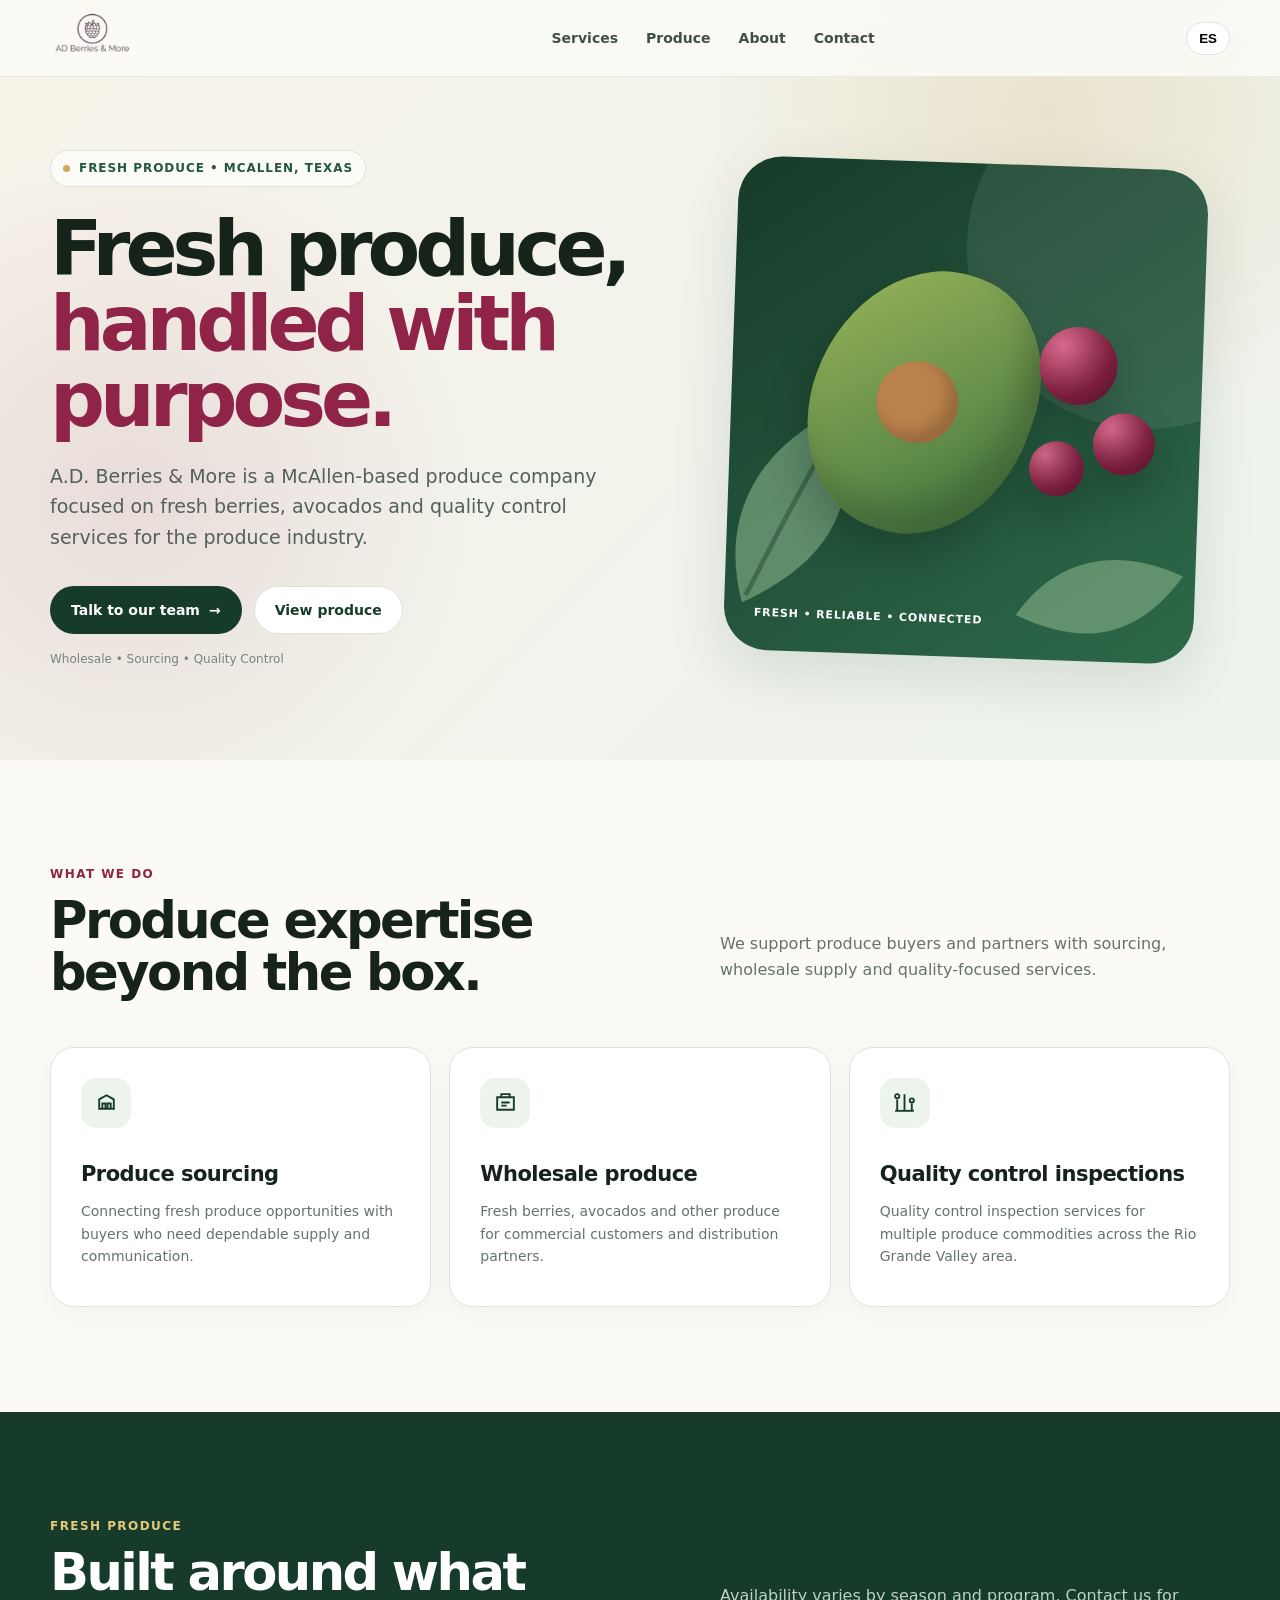
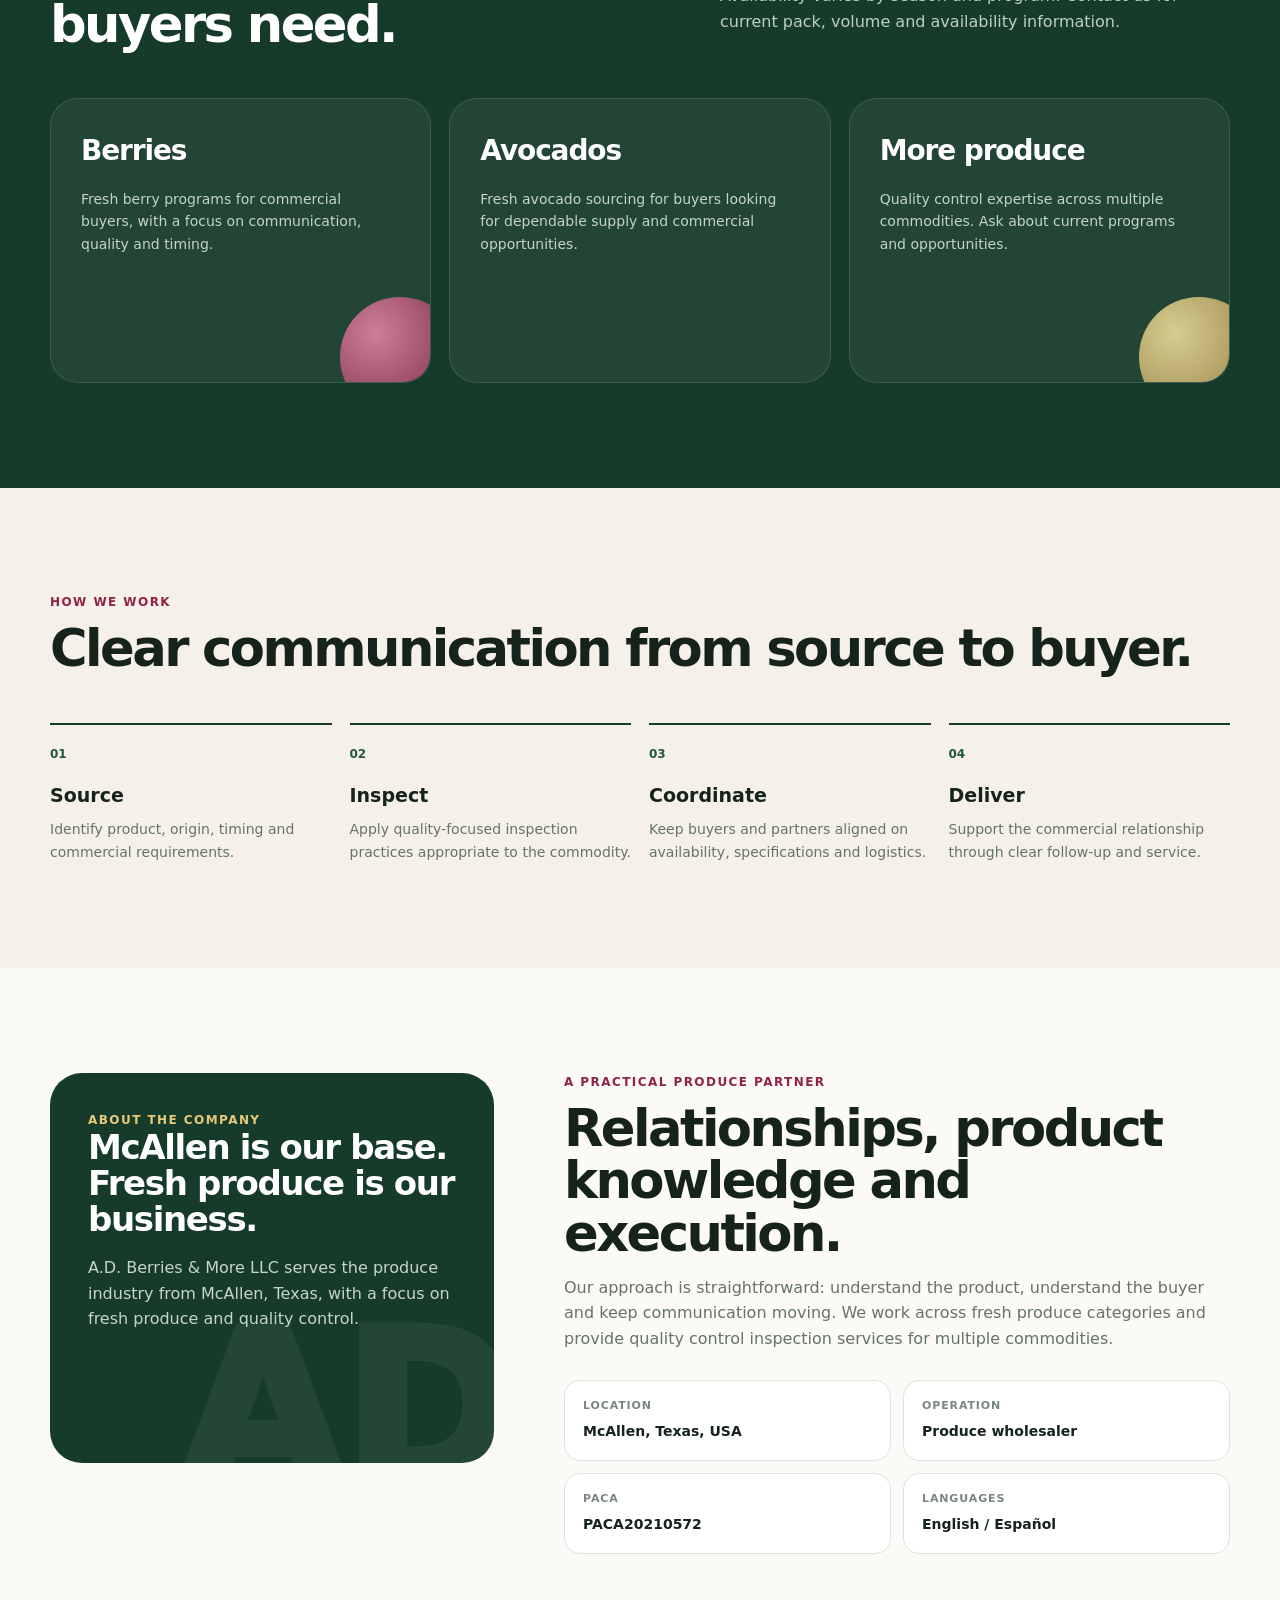
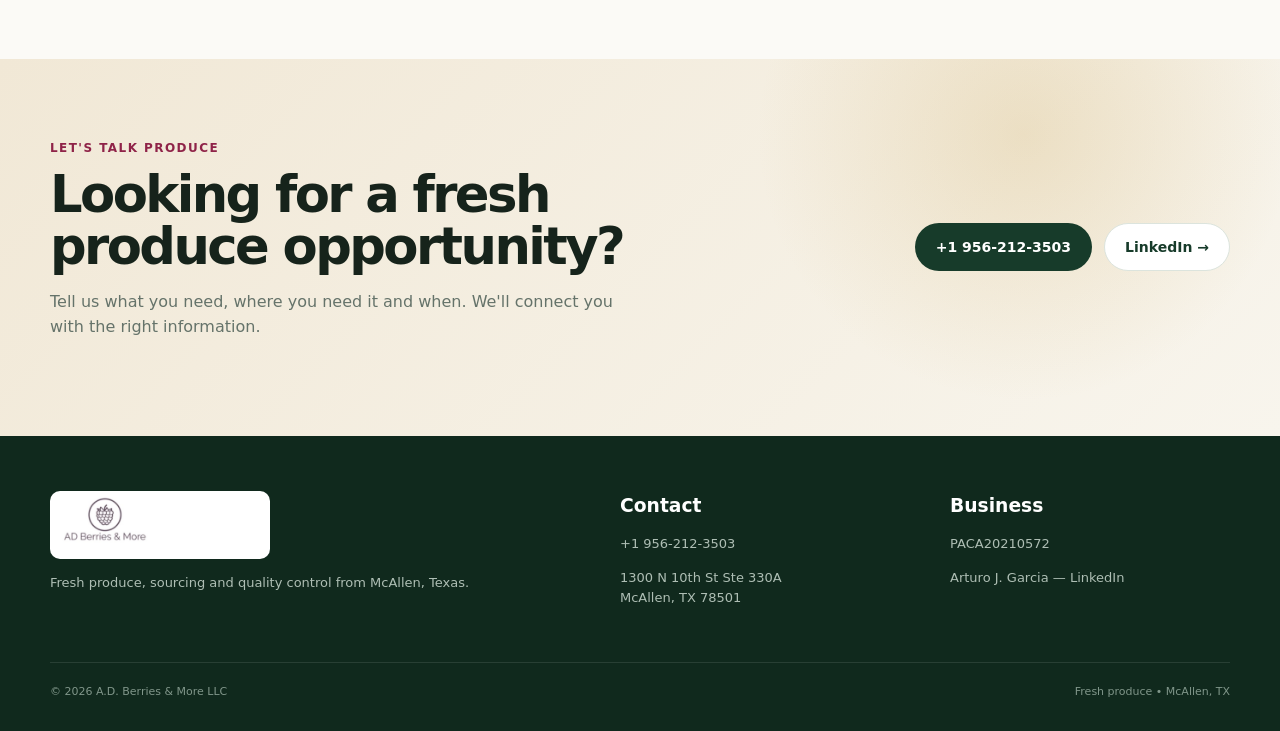
==== index.html @ 64cc7728 "Update print statement from 'Hello' to 'Goodbye'" ====
<!doctype html>
<html lang="en">
<head>
  <meta charset="utf-8">
  <meta name="viewport" content="width=device-width, initial-scale=1">
  <title>AD Berries & More | Fresh Produce Importer & Quality Control | McAllen, TX</title>
  <meta name="description" content="AD Berries & More is a McAllen, Texas produce company specializing in fresh berries, avocados and quality control inspections for fresh produce.">
  <meta name="keywords" content="fresh produce importer, berries importer, avocado importer, McAllen produce, Texas produce, quality control inspections, produce wholesaler">
  <meta name="author" content="A.D. Berries & More LLC">
  <meta name="robots" content="index, follow, max-image-preview:large">
  <meta name="theme-color" content="#173b2a">
  <link rel="icon" type="image/jpeg" href="[data-uri]">

  <!-- Replace with the final production URL before launch. -->
  <link rel="canonical" href="https://YOUR-DOMAIN.com/">

  <link rel="alternate" hreflang="en" href="https://YOUR-DOMAIN.com/?lang=en">
  <link rel="alternate" hreflang="es" href="https://YOUR-DOMAIN.com/?lang=es">
  <link rel="alternate" hreflang="x-default" href="https://YOUR-DOMAIN.com/">

  <meta property="og:type" content="website">
  <meta property="og:title" content="AD Berries & More | Fresh Produce">
  <meta property="og:description" content="Fresh berries, avocados and produce quality control from McAllen, Texas.">
  <meta property="og:url" content="https://YOUR-DOMAIN.com/">
  <meta property="og:site_name" content="AD Berries & More">
  <meta property="og:locale" content="en_US">
  <meta property="og:locale:alternate" content="es_US">
  <!-- Add og:image after selecting the final brand photography. -->

  <meta name="twitter:card" content="summary_large_image">
  <meta name="twitter:title" content="AD Berries & More | Fresh Produce">
  <meta name="twitter:description" content="Fresh berries, avocados and produce quality control from McAllen, Texas.">

  <style>
    :root{
      --green:#173b2a;
      --green-2:#24583d;
      --green-3:#347653;
      --cream:#f5f1e8;
      --cream-2:#fbfaf6;
      --ink:#16231b;
      --muted:#65736a;
      --line:#dce4dd;
      --berry:#8f2348;
      --berry-dark:#6f1737;
      --gold:#cda95d;
      --white:#fff;
      --shadow:0 20px 60px rgba(20,48,33,.12);
      --radius:24px;
      --max:1180px;
    }

    *{box-sizing:border-box}
    html{scroll-behavior:smooth}
    body{
      margin:0;
      color:var(--ink);
      background:var(--cream-2);
      font-family:Inter,ui-sans-serif,system-ui,-apple-system,BlinkMacSystemFont,"Segoe UI",sans-serif;
      line-height:1.6;
    }
    a{color:inherit}
    img{max-width:100%;display:block}
    .container{width:min(calc(100% - 40px),var(--max));margin:auto}
    .skip{position:absolute;left:-9999px}
    .skip:focus{left:20px;top:20px;z-index:1000;background:#fff;padding:12px 16px;border-radius:8px}

    header{
      position:fixed;
      inset:0 0 auto;
      z-index:50;
      background:rgba(251,250,246,.9);
      backdrop-filter:blur(14px);
      border-bottom:1px solid rgba(220,228,221,.75);
    }
    .nav{
      height:76px;
      display:flex;
      align-items:center;
      justify-content:space-between;
      gap:20px;
    }
    .brand{
      display:flex;
      align-items:center;
      gap:12px;
      text-decoration:none;
      font-weight:850;
      letter-spacing:-.03em;
    }
    .brand-mark{
      width:38px;height:38px;border-radius:12px;
      background:var(--green);
      color:#fff;
      display:grid;place-items:center;
      box-shadow:0 8px 24px rgba(23,59,42,.2);
    }
    .brand-mark svg{width:22px}
    .brand-logo{
      width:190px;
      height:54px;
      object-fit:contain;
      object-position:left center;
      mix-blend-mode:multiply;
    }
    nav ul{display:flex;list-style:none;gap:28px;margin:0;padding:0}
    nav a{text-decoration:none;font-size:14px;font-weight:700;color:#415046}
    nav a:hover{color:var(--green)}
    .nav-actions{display:flex;align-items:center;gap:10px}
    .lang{
      border:1px solid var(--line);
      background:#fff;
      border-radius:999px;
      padding:8px 12px;
      font-weight:800;
      cursor:pointer;
    }
    .mobile-menu{display:none;border:0;background:none;font-size:25px}

    .hero{
      min-height:760px;
      padding:150px 0 90px;
      background:
        radial-gradient(circle at 82% 15%, rgba(205,169,93,.22), transparent 28%),
        radial-gradient(circle at 10% 65%, rgba(143,35,72,.11), transparent 28%),
        linear-gradient(135deg,#f7f3e9 0%,#edf3ed 100%);
      overflow:hidden;
      position:relative;
    }
    .hero-grid{
      display:grid;
      grid-template-columns:1.05fr .95fr;
      gap:70px;
      align-items:center;
    }
    .eyebrow{
      display:inline-flex;
      align-items:center;
      gap:9px;
      color:var(--green-2);
      background:rgba(255,255,255,.7);
      border:1px solid var(--line);
      padding:8px 12px;
      border-radius:999px;
      font-size:12px;
      font-weight:850;
      letter-spacing:.08em;
      text-transform:uppercase;
    }
    .eyebrow i{width:7px;height:7px;background:var(--gold);border-radius:50%}
    h1{
      font-size:clamp(48px,6vw,78px);
      line-height:.98;
      letter-spacing:-.065em;
      margin:24px 0 24px;
      max-width:760px;
    }
    h1 em{font-style:normal;color:var(--berry)}
    .hero-copy{
      font-size:19px;
      color:#536159;
      max-width:640px;
      margin-bottom:34px;
    }
    .buttons{display:flex;flex-wrap:wrap;gap:12px}
    .btn{
      display:inline-flex;
      align-items:center;
      justify-content:center;
      gap:9px;
      min-height:48px;
      padding:0 20px;
      border-radius:999px;
      text-decoration:none;
      font-weight:850;
      font-size:14px;
      border:1px solid transparent;
      transition:.2s ease;
    }
    .btn-primary{background:var(--green);color:#fff}
    .btn-primary:hover{background:#102d20;transform:translateY(-1px)}
    .btn-secondary{background:#fff;border-color:var(--line);color:var(--green)}
    .btn-secondary:hover{border-color:#b8c8bd;transform:translateY(-1px)}
    .hero-note{font-size:12px;color:#77847c;margin-top:16px}

    .produce-art{
      min-height:500px;
      position:relative;
      display:grid;
      place-items:center;
    }
    .art-card{
      width:min(470px,100%);
      aspect-ratio:1/1.05;
      border-radius:44px;
      background:linear-gradient(145deg,#173b2a,#2d6949);
      box-shadow:var(--shadow);
      position:relative;
      overflow:hidden;
      transform:rotate(2deg);
    }
    .art-card:before{
      content:"";
      position:absolute;
      width:360px;height:360px;
      border-radius:50%;
      background:rgba(255,255,255,.08);
      right:-120px;top:-100px;
    }
    .leaf{position:absolute;fill:#79a57f;opacity:.7}
    .leaf.a{width:190px;left:-30px;bottom:50px;transform:rotate(-20deg)}
    .leaf.b{width:150px;right:20px;bottom:-10px;transform:rotate(30deg)}
    .fruit{
      position:absolute;
      border-radius:50%;
      box-shadow:inset -22px -24px 30px rgba(0,0,0,.16), 0 20px 40px rgba(0,0,0,.2);
    }
    .avocado{width:220px;height:270px;background:linear-gradient(135deg,#9ab65a,#3d713e);left:82px;top:105px;transform:rotate(18deg);border-radius:55% 45% 52% 48%}
    .pit{width:82px;height:82px;background:#b9814b;left:145px;top:200px;box-shadow:inset -10px -10px 14px rgba(0,0,0,.18)}
    .berry{width:78px;height:78px;background:radial-gradient(circle at 30% 25%,#d66b8d,#8f2348 62%,#5d1630);right:85px;top:160px}
    .berry.b2{width:62px;height:62px;right:45px;top:245px}
    .berry.b3{width:55px;height:55px;right:115px;top:275px}
    .art-label{
      position:absolute;left:30px;bottom:28px;
      color:#fff;font-weight:850;letter-spacing:.08em;text-transform:uppercase;font-size:11px;
    }

    section{padding:105px 0}
    .section-head{display:flex;justify-content:space-between;gap:30px;align-items:end;margin-bottom:48px}
    .kicker{color:var(--berry);font-size:12px;font-weight:900;text-transform:uppercase;letter-spacing:.12em}
    h2{font-size:clamp(34px,4vw,54px);line-height:1.02;letter-spacing:-.05em;margin:10px 0 0}
    .section-intro{max-width:510px;color:var(--muted);font-size:16px}

    .cards{display:grid;grid-template-columns:repeat(3,1fr);gap:18px}
    .card{
      background:#fff;border:1px solid var(--line);border-radius:var(--radius);
      padding:30px;min-height:260px;
      box-shadow:0 8px 30px rgba(20,48,33,.04);
    }
    .icon{
      width:50px;height:50px;border-radius:15px;
      display:grid;place-items:center;
      background:#edf3ed;color:var(--green);
      margin-bottom:30px;
    }
    .icon svg{width:25px}
    .card h3{margin:0 0 9px;font-size:21px;letter-spacing:-.025em}
    .card p{margin:0;color:var(--muted);font-size:14px}

    .products{background:var(--green);color:#fff}
    .products .kicker{color:#e5c879}
    .products .section-intro{color:#bdd0c3}
    .product-grid{display:grid;grid-template-columns:repeat(3,1fr);gap:18px}
    .product{
      border:1px solid rgba(255,255,255,.12);
      border-radius:28px;
      padding:30px;
      min-height:285px;
      background:rgba(255,255,255,.055);
      position:relative;overflow:hidden;
    }
    .product strong{display:block;font-size:28px;letter-spacing:-.04em;margin-bottom:10px}
    .product p{color:#c5d4ca;font-size:14px;max-width:300px}
    .product .orb{
      position:absolute;width:120px;height:120px;border-radius:50%;
      right:-30px;bottom:-35px;opacity:.9;
    }
    .orb.blue{background:radial-gradient(circle at 30% 30%,#88c4a0,#2e6d49)}
    .orb.red{background:radial-gradient(circle at 30% 30%,#e184a2,#751c3d)}
    .orb.gold{background:radial-gradient(circle at 30% 30%,#eadb9a,#9a7d39)}

    .process{background:var(--cream)}
    .steps{display:grid;grid-template-columns:repeat(4,1fr);gap:18px}
    .step{border-top:2px solid var(--green);padding-top:20px}
    .step-number{font-size:12px;font-weight:900;color:var(--green-2)}
    .step h3{font-size:19px;margin:16px 0 8px}
    .step p{font-size:14px;color:var(--muted);margin:0}

    .about-grid{display:grid;grid-template-columns:.8fr 1.2fr;gap:70px;align-items:start}
    .about-box{
      background:var(--green);color:#fff;border-radius:32px;padding:38px;
      min-height:390px;position:relative;overflow:hidden;
    }
    .about-box:after{
      content:"AD";
      position:absolute;right:-20px;bottom:-55px;
      font-size:210px;font-weight:950;line-height:1;color:rgba(255,255,255,.06);
    }
    .about-box h3{font-size:34px;line-height:1.05;letter-spacing:-.04em;margin:0 0 18px}
    .about-box p{color:#c7d5cc}
    .about-copy p{color:var(--muted);font-size:16px}
    .facts{display:grid;grid-template-columns:repeat(2,1fr);gap:12px;margin-top:28px}
    .fact{padding:16px 18px;border:1px solid var(--line);border-radius:16px;background:#fff}
    .fact small{display:block;color:#7a877f;font-size:11px;text-transform:uppercase;letter-spacing:.08em;font-weight:850;margin-bottom:4px}
    .fact strong{font-size:14px}

    .cta{
      padding:80px 0;
      background:
        radial-gradient(circle at 80% 20%,rgba(205,169,93,.25),transparent 25%),
        linear-gradient(135deg,#f1e8d6,#f8f5ed);
    }
    .cta-box{display:flex;align-items:center;justify-content:space-between;gap:30px}
    .cta h2{max-width:650px}
    .cta p{color:var(--muted);max-width:600px}

    footer{background:#10291d;color:#c7d5cc;padding:55px 0 30px}
    .footer-grid{display:grid;grid-template-columns:1.3fr .7fr .7fr;gap:50px}
    footer h3{color:#fff;margin:0 0 12px}
    .footer-logo{
      width:220px;
      height:68px;
      object-fit:contain;
      object-position:left center;
      background:#fff;
      border-radius:10px;
      padding:4px 8px;
      margin-bottom:14px;
    }
    footer p,footer a{font-size:13px;color:#aebeb4}
    footer a{text-decoration:none}
    footer a:hover{color:#fff}
    .footer-bottom{border-top:1px solid rgba(255,255,255,.1);margin-top:40px;padding-top:20px;display:flex;justify-content:space-between;gap:20px;font-size:11px;color:#80968a}

    [data-lang="es"]{display:none}
    body.es [data-lang="en"]{display:none}
    body.es [data-lang="es"]{display:inline}
    body.es .block-en{display:none}
    body.es .block-es{display:block}
    .block-es{display:none}

    @media(max-width:900px){
      nav ul{display:none}
      .mobile-menu{display:block}
      .hero-grid,.about-grid{grid-template-columns:1fr}
      .hero{min-height:auto}
      .produce-art{min-height:420px}
      .cards,.product-grid{grid-template-columns:1fr}
      .steps{grid-template-columns:1fr 1fr}
      .cta-box{display:block}
      .cta .buttons{margin-top:24px}
      .footer-grid{grid-template-columns:1fr 1fr}
    }
    @media(max-width:600px){
      .container{width:min(calc(100% - 28px),var(--max))}
      .nav{height:68px}
      .brand-logo{width:165px;height:48px}
      .hero{padding-top:120px;padding-bottom:65px}
      h1{font-size:50px}
      .hero-copy{font-size:17px}
      section{padding:75px 0}
      .section-head{display:block}
      .section-intro{margin-top:18px}
      .steps{grid-template-columns:1fr}
      .facts{grid-template-columns:1fr}
      .footer-grid{grid-template-columns:1fr}
      .produce-art{min-height:350px}
      .art-card{width:330px}
      .avocado{width:155px;height:195px;left:55px;top:75px}
      .pit{width:58px;height:58px;left:105px;top:145px}
      .berry{width:58px;height:58px;right:58px;top:120px}
      .berry.b2{width:48px;height:48px;right:35px;top:190px}
      .berry.b3{width:43px;height:43px;right:80px;top:215px}
    }
  </style>

  <script type="application/ld+json">
  {
    "@context":"https://schema.org",
    "@type":"Organization",
    "name":"A.D. Berries & More LLC",
    "url":"https://YOUR-DOMAIN.com/",
    "telephone":"+1-956-212-3503",
    "address":{
      "@type":"PostalAddress",
      "streetAddress":"1300 N 10th St Ste 330A",
      "addressLocality":"McAllen",
      "addressRegion":"TX",
      "postalCode":"78501",
      "addressCountry":"US"
    },
    "sameAs":[
      "https://www.linkedin.com/in/arturo-jaime-g-87620649/"
    ]
  }
  </script>
</head>

<body>
<a class="skip" href="#main">Skip to content</a>

<header>
  <div class="container nav">
    <a class="brand" href="#" aria-label="AD Berries & More home">
      <img class="brand-logo" src="[data-uri]" alt="AD Berries & More logo">
    </a>

    <nav aria-label="Main navigation">
      <ul>
        <li><a href="#services"><span data-lang="en">Services</span><span data-lang="es">Servicios</span></a></li>
        <li><a href="#products"><span data-lang="en">Produce</span><span data-lang="es">Productos</span></a></li>
        <li><a href="#about"><span data-lang="en">About</span><span data-lang="es">Nosotros</span></a></li>
        <li><a href="#contact"><span data-lang="en">Contact</span><span data-lang="es">Contacto</span></a></li>
      </ul>
    </nav>

    <div class="nav-actions">
      <button class="lang" id="langToggle" type="button" aria-label="Switch language">ES</button>
      <button class="mobile-menu" type="button" aria-label="Open menu">☰</button>
    </div>
  </div>
</header>

<main id="main">
  <section class="hero">
    <div class="container hero-grid">
      <div>
        <div class="eyebrow"><i></i><span data-lang="en">Fresh produce • McAllen, Texas</span><span data-lang="es">Productos frescos • McAllen, Texas</span></div>

        <h1>
          <span data-lang="en">Fresh produce, <em>handled with purpose.</em></span>
          <span data-lang="es">Productos frescos, <em>con propósito.</em></span>
        </h1>

        <p class="hero-copy" data-lang="en">
          A.D. Berries & More is a McAllen-based produce company focused on fresh berries, avocados and quality control services for the produce industry.
        </p>
        <p class="hero-copy" data-lang="es">
          A.D. Berries & More es una empresa de productos frescos con base en McAllen, enfocada en berries, aguacates y servicios de control de calidad para la industria agrícola.
        </p>

        <div class="buttons">
          <a class="btn btn-primary" href="tel:+19562123503">
            <span data-lang="en">Talk to our team</span><span data-lang="es">Habla con nosotros</span> →
          </a>
          <a class="btn btn-secondary" href="#products">
            <span data-lang="en">View produce</span><span data-lang="es">Ver productos</span>
          </a>
        </div>
        <div class="hero-note">
          <span data-lang="en">Wholesale • Sourcing • Quality Control</span>
          <span data-lang="es">Mayoreo • Abastecimiento • Control de Calidad</span>
        </div>
      </div>

      <div class="produce-art" aria-hidden="true">
        <div class="art-card">
          <svg class="leaf a" viewBox="0 0 200 200">
            <path d="M18 180C22 100 70 32 180 18c-9 112-71 151-162 162Z"/>
            <path d="M24 174C74 125 105 92 170 35" fill="none" stroke="#173b2a" stroke-width="5" opacity=".45"/>
          </svg>
          <svg class="leaf b" viewBox="0 0 200 200">
            <path d="M18 180C22 100 70 32 180 18c-9 112-71 151-162 162Z"/>
          </svg>
          <div class="fruit avocado"></div>
          <div class="fruit pit"></div>
          <div class="fruit berry"></div>
          <div class="fruit berry b2"></div>
          <div class="fruit berry b3"></div>
          <div class="art-label">Fresh • Reliable • Connected</div>
        </div>
      </div>
    </div>
  </section>

  <section id="services">
    <div class="container">
      <div class="section-head">
        <div>
          <div class="kicker"><span data-lang="en">What we do</span><span data-lang="es">Lo que hacemos</span></div>
          <h2><span data-lang="en">Produce expertise beyond the box.</span><span data-lang="es">Experiencia agrícola más allá de la caja.</span></h2>
        </div>
        <p class="section-intro">
          <span data-lang="en">We support produce buyers and partners with sourcing, wholesale supply and quality-focused services.</span>
          <span data-lang="es">Apoyamos a compradores y socios de la industria con abastecimiento, suministro al mayoreo y servicios enfocados en calidad.</span>
        </p>
      </div>

      <div class="cards">
        <article class="card">
          <div class="icon">
            <svg viewBox="0 0 24 24" fill="none" stroke="currentColor" stroke-width="1.8"><path d="M4 18h16M5 18V9l7-4 7 4v9M8 18v-5h3v5M13 18v-5h3v5"/></svg>
          </div>
          <h3><span data-lang="en">Produce sourcing</span><span data-lang="es">Abastecimiento</span></h3>
          <p><span data-lang="en">Connecting fresh produce opportunities with buyers who need dependable supply and communication.</span><span data-lang="es">Conectamos oportunidades de producto fresco con compradores que necesitan suministro y comunicación confiables.</span></p>
        </article>

        <article class="card">
          <div class="icon">
            <svg viewBox="0 0 24 24" fill="none" stroke="currentColor" stroke-width="1.8"><path d="M4 7h16v12H4z"/><path d="M8 7V4h8v3M8 12h8M8 15h5"/></svg>
          </div>
          <h3><span data-lang="en">Wholesale produce</span><span data-lang="es">Productos al mayoreo</span></h3>
          <p><span data-lang="en">Fresh berries, avocados and other produce for commercial customers and distribution partners.</span><span data-lang="es">Berries, aguacates y otros productos frescos para clientes comerciales y socios de distribución.</span></p>
        </article>

        <article class="card">
          <div class="icon">
            <svg viewBox="0 0 24 24" fill="none" stroke="currentColor" stroke-width="1.8"><path d="M5 20V9M12 20V4M19 20v-7"/><path d="M3 20h18"/><circle cx="5" cy="6" r="2"/><circle cx="19" cy="10" r="2"/></svg>
          </div>
          <h3><span data-lang="en">Quality control inspections</span><span data-lang="es">Inspecciones de calidad</span></h3>
          <p><span data-lang="en">Quality control inspection services for multiple produce commodities across the Rio Grande Valley area.</span><span data-lang="es">Servicios de inspección y control de calidad para múltiples productos agrícolas en el área del Valle del Río Grande.</span></p>
        </article>
      </div>
    </div>
  </section>

  <section id="products" class="products">
    <div class="container">
      <div class="section-head">
        <div>
          <div class="kicker"><span data-lang="en">Fresh produce</span><span data-lang="es">Producto fresco</span></div>
          <h2><span data-lang="en">Built around what buyers need.</span><span data-lang="es">Enfocados en lo que necesitan los compradores.</span></h2>
        </div>
        <p class="section-intro">
          <span data-lang="en">Availability varies by season and program. Contact us for current pack, volume and availability information.</span>
          <span data-lang="es">La disponibilidad cambia según la temporada y el programa. Contáctanos para conocer presentación, volumen y disponibilidad actuales.</span>
        </p>
      </div>

      <div class="product-grid">
        <article class="product">
          <strong><span data-lang="en">Berries</span><span data-lang="es">Berries</span></strong>
          <p><span data-lang="en">Fresh berry programs for commercial buyers, with a focus on communication, quality and timing.</span><span data-lang="es">Programas de berries frescos para compradores comerciales, con enfoque en comunicación, calidad y tiempos.</span></p>
          <div class="orb red"></div>
        </article>

        <article class="product">
          <strong><span data-lang="en">Avocados</span><span data-lang="es">Aguacates</span></strong>
          <p><span data-lang="en">Fresh avocado sourcing for buyers looking for dependable supply and commercial opportunities.</span><span data-lang="es">Abastecimiento de aguacate fresco para compradores que buscan suministro confiable y oportunidades comerciales.</span></p>
          <div class="orb green"></div>
        </article>

        <article class="product">
          <strong><span data-lang="en">More produce</span><span data-lang="es">Más productos</span></strong>
          <p><span data-lang="en">Quality control expertise across multiple commodities. Ask about current programs and opportunities.</span><span data-lang="es">Experiencia en control de calidad para múltiples productos. Pregunta por programas y oportunidades actuales.</span></p>
          <div class="orb gold"></div>
        </article>
      </div>
    </div>
  </section>

  <section class="process">
    <div class="container">
      <div class="section-head">
        <div>
          <div class="kicker"><span data-lang="en">How we work</span><span data-lang="es">Cómo trabajamos</span></div>
          <h2><span data-lang="en">Clear communication from source to buyer.</span><span data-lang="es">Comunicación clara del origen al comprador.</span></h2>
        </div>
      </div>

      <div class="steps">
        <div class="step">
          <div class="step-number">01</div>
          <h3><span data-lang="en">Source</span><span data-lang="es">Abastecer</span></h3>
          <p><span data-lang="en">Identify product, origin, timing and commercial requirements.</span><span data-lang="es">Identificar producto, origen, tiempos y necesidades comerciales.</span></p>
        </div>
        <div class="step">
          <div class="step-number">02</div>
          <h3><span data-lang="en">Inspect</span><span data-lang="es">Inspeccionar</span></h3>
          <p><span data-lang="en">Apply quality-focused inspection practices appropriate to the commodity.</span><span data-lang="es">Aplicar prácticas de inspección enfocadas en calidad según el producto.</span></p>
        </div>
        <div class="step">
          <div class="step-number">03</div>
          <h3><span data-lang="en">Coordinate</span><span data-lang="es">Coordinar</span></h3>
          <p><span data-lang="en">Keep buyers and partners aligned on availability, specifications and logistics.</span><span data-lang="es">Mantener alineados a compradores y socios sobre disponibilidad, especificaciones y logística.</span></p>
        </div>
        <div class="step">
          <div class="step-number">04</div>
          <h3><span data-lang="en">Deliver</span><span data-lang="es">Entregar</span></h3>
          <p><span data-lang="en">Support the commercial relationship through clear follow-up and service.</span><span data-lang="es">Dar seguimiento a la relación comercial con comunicación y servicio.</span></p>
        </div>
      </div>
    </div>
  </section>

  <section id="about">
    <div class="container about-grid">
      <div class="about-box">
        <div class="kicker" style="color:#e5c879"><span data-lang="en">About the company</span><span data-lang="es">Sobre la empresa</span></div>
        <h3><span data-lang="en">McAllen is our base. Fresh produce is our business.</span><span data-lang="es">McAllen es nuestra base. El producto fresco es nuestro negocio.</span></h3>
        <p><span data-lang="en">A.D. Berries & More LLC serves the produce industry from McAllen, Texas, with a focus on fresh produce and quality control.</span><span data-lang="es">A.D. Berries & More LLC sirve a la industria agrícola desde McAllen, Texas, con enfoque en producto fresco y control de calidad.</span></p>
      </div>

      <div class="about-copy">
        <div class="kicker"><span data-lang="en">A practical produce partner</span><span data-lang="es">Un socio práctico para la industria</span></div>
        <h2><span data-lang="en">Relationships, product knowledge and execution.</span><span data-lang="es">Relaciones, conocimiento del producto y ejecución.</span></h2>
        <p><span data-lang="en">Our approach is straightforward: understand the product, understand the buyer and keep communication moving. We work across fresh produce categories and provide quality control inspection services for multiple commodities.</span><span data-lang="es">Nuestro enfoque es directo: entender el producto, entender al comprador y mantener la comunicación activa. Trabajamos con diferentes categorías de producto fresco y ofrecemos servicios de inspección y control de calidad para múltiples productos.</span></p>

        <div class="facts">
          <div class="fact"><small>Location</small><strong>McAllen, Texas, USA</strong></div>
          <div class="fact"><small>Operation</small><strong><span data-lang="en">Produce wholesaler</span><span data-lang="es">Mayoreo de productos frescos</span></strong></div>
          <div class="fact"><small>PACA</small><strong>PACA20210572</strong></div>
          <div class="fact"><small>Languages</small><strong>English / Español</strong></div>
        </div>
      </div>
    </div>
  </section>

  <section id="contact" class="cta">
    <div class="container cta-box">
      <div>
        <div class="kicker"><span data-lang="en">Let's talk produce</span><span data-lang="es">Hablemos de producto</span></div>
        <h2><span data-lang="en">Looking for a fresh produce opportunity?</span><span data-lang="es">¿Buscas una oportunidad en producto fresco?</span></h2>
        <p><span data-lang="en">Tell us what you need, where you need it and when. We'll connect you with the right information.</span><span data-lang="es">Cuéntanos qué necesitas, dónde lo necesitas y cuándo. Te ayudaremos a encontrar la información adecuada.</span></p>
      </div>
      <div class="buttons">
        <a class="btn btn-primary" href="tel:+19562123503">+1 956-212-3503</a>
        <a class="btn btn-secondary" href="https://www.linkedin.com/in/arturo-jaime-g-87620649/" target="_blank" rel="noopener">LinkedIn →</a>
      </div>
    </div>
  </section>
</main>

<footer>
  <div class="container">
    <div class="footer-grid">
      <div>
        <img class="footer-logo" src="[data-uri]" alt="AD Berries & More logo">
        <p><span data-lang="en">Fresh produce, sourcing and quality control from McAllen, Texas.</span><span data-lang="es">Producto fresco, abastecimiento y control de calidad desde McAllen, Texas.</span></p>
      </div>
      <div>
        <h3><span data-lang="en">Contact</span><span data-lang="es">Contacto</span></h3>
        <p><a href="tel:+19562123503">+1 956-212-3503</a></p>
        <p>1300 N 10th St Ste 330A<br>McAllen, TX 78501</p>
      </div>
      <div>
        <h3><span data-lang="en">Business</span><span data-lang="es">Empresa</span></h3>
        <p>PACA20210572</p>
        <p><a href="https://www.linkedin.com/in/arturo-jaime-g-87620649/" target="_blank" rel="noopener">Arturo J. Garcia — LinkedIn</a></p>
      </div>
    </div>
    <div class="footer-bottom">
      <span>© <span id="year"></span> A.D. Berries & More LLC</span>
      <span><span data-lang="en">Fresh produce • McAllen, TX</span><span data-lang="es">Producto fresco • McAllen, TX</span></span>
    </div>
  </div>
</footer>

<script>
  const body = document.body;
  const toggle = document.getElementById('langToggle');

  function setLanguage(lang) {
    body.classList.toggle('es', lang === 'es');
    toggle.textContent = lang === 'es' ? 'EN' : 'ES';
    document.documentElement.lang = lang;
    localStorage.setItem('adberries-lang', lang);
  }

  toggle.addEventListener('click', () => {
    setLanguage(body.classList.contains('es') ? 'en' : 'es');
  });

  const saved = localStorage.getItem('adberries-lang');
  if (saved === 'es') setLanguage('es');

  document.getElementById('year').textContent = new Date().getFullYear();

  // Mobile navigation: simple anchor scrolling without adding a dependency.
  document.querySelector('.mobile-menu').addEventListener('click', () => {
    document.querySelector('nav').querySelector('ul').style.display = 'flex';
    document.querySelector('nav').querySelector('ul').style.position = 'absolute';
    document.querySelector('nav').querySelector('ul').style.right = '14px';
    document.querySelector('nav').querySelector('ul').style.top = '68px';
    document.querySelector('nav').querySelector('ul').style.flexDirection = 'column';
    document.querySelector('nav').querySelector('ul').style.background = '#fff';
    document.querySelector('nav').querySelector('ul').style.padding = '18px';
    document.querySelector('nav').querySelector('ul').style.borderRadius = '16px';
    document.querySelector('nav').querySelector('ul').style.boxShadow = '0 15px 40px rgba(0,0,0,.12)';
  });
</script>
</body>
</html>
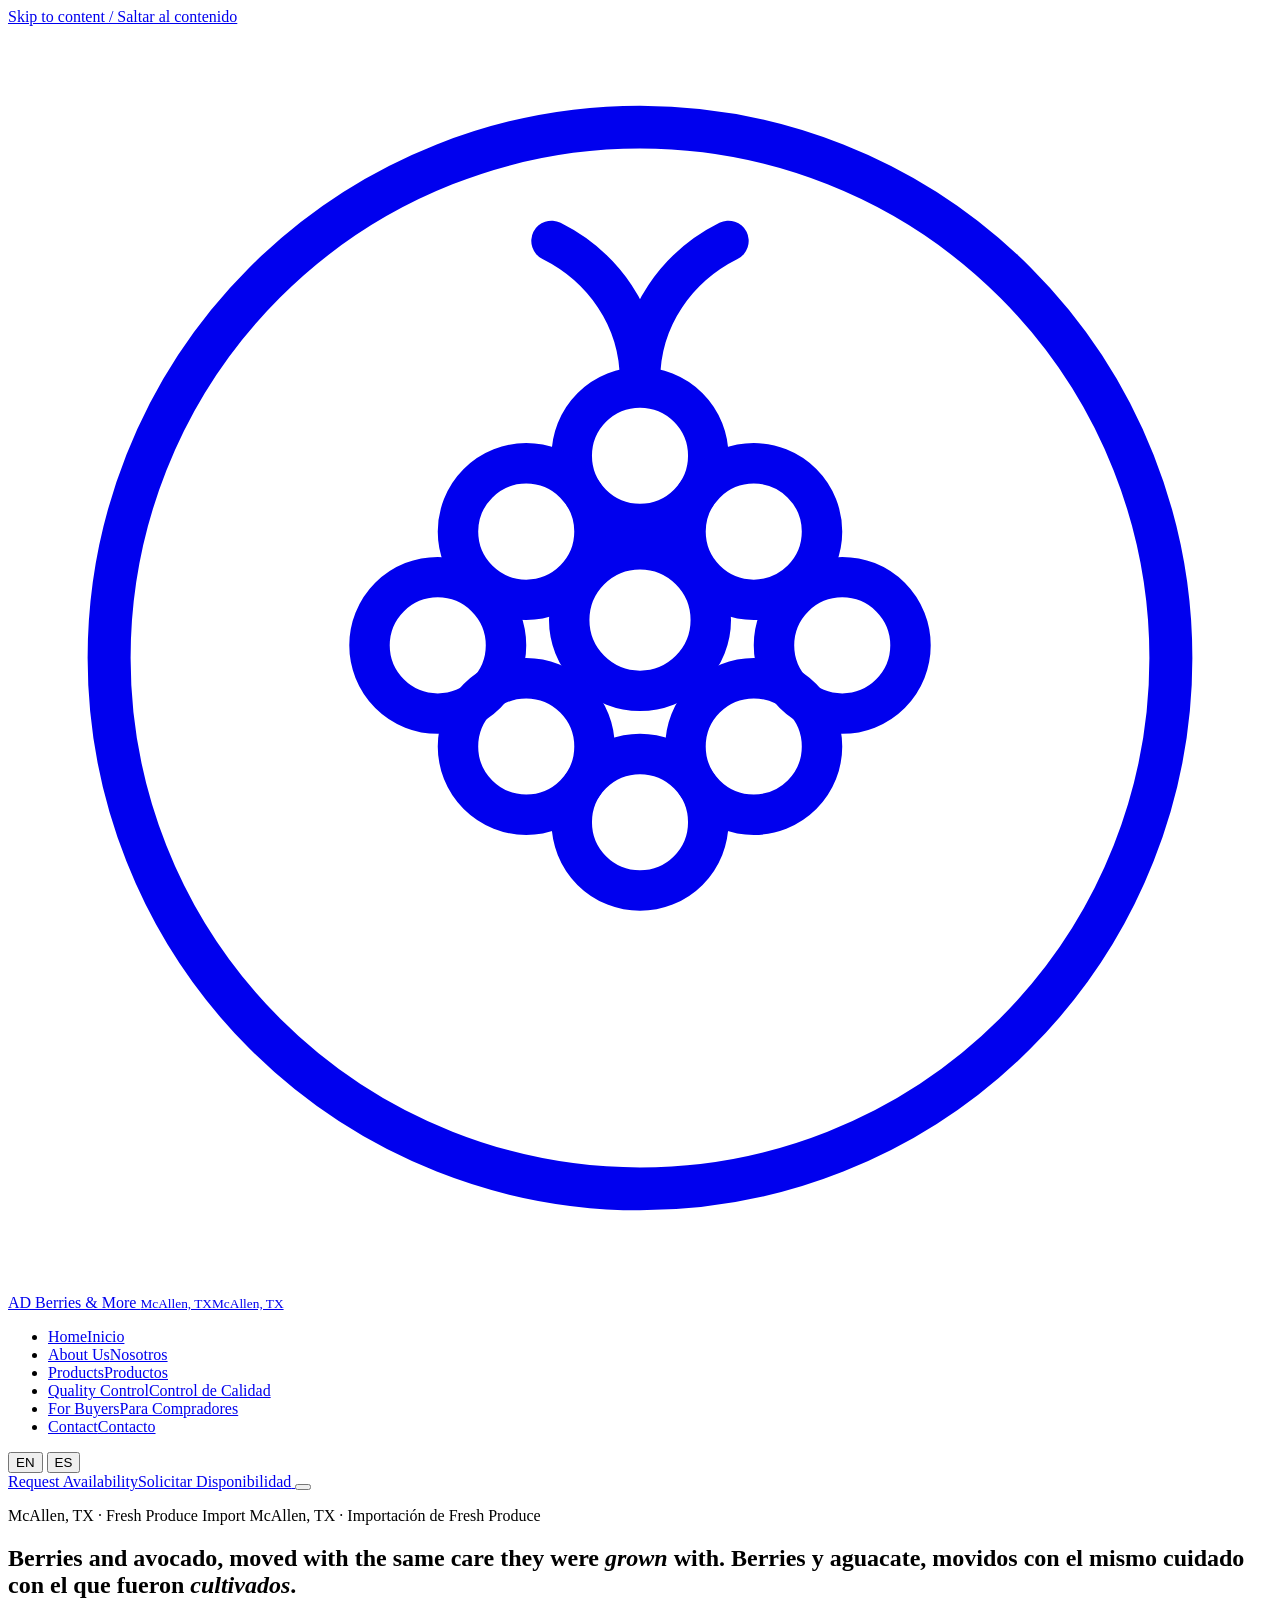
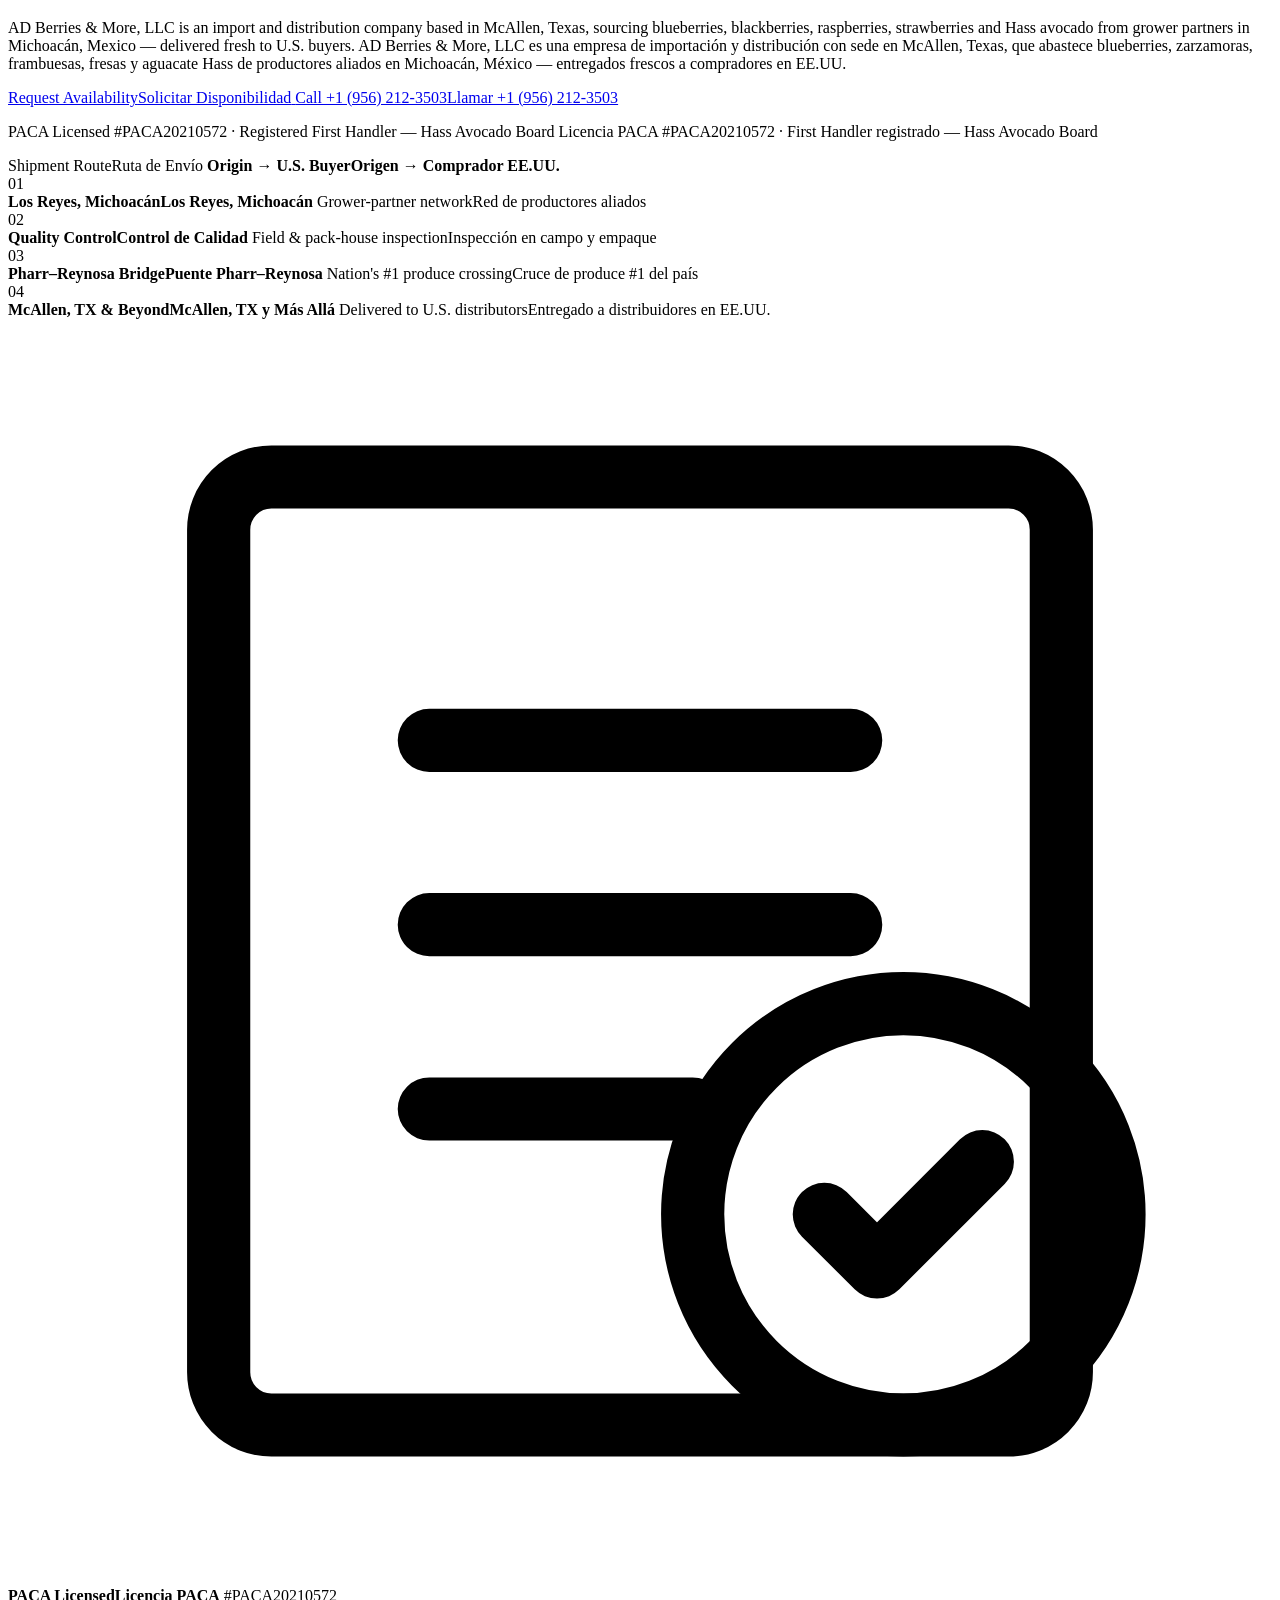
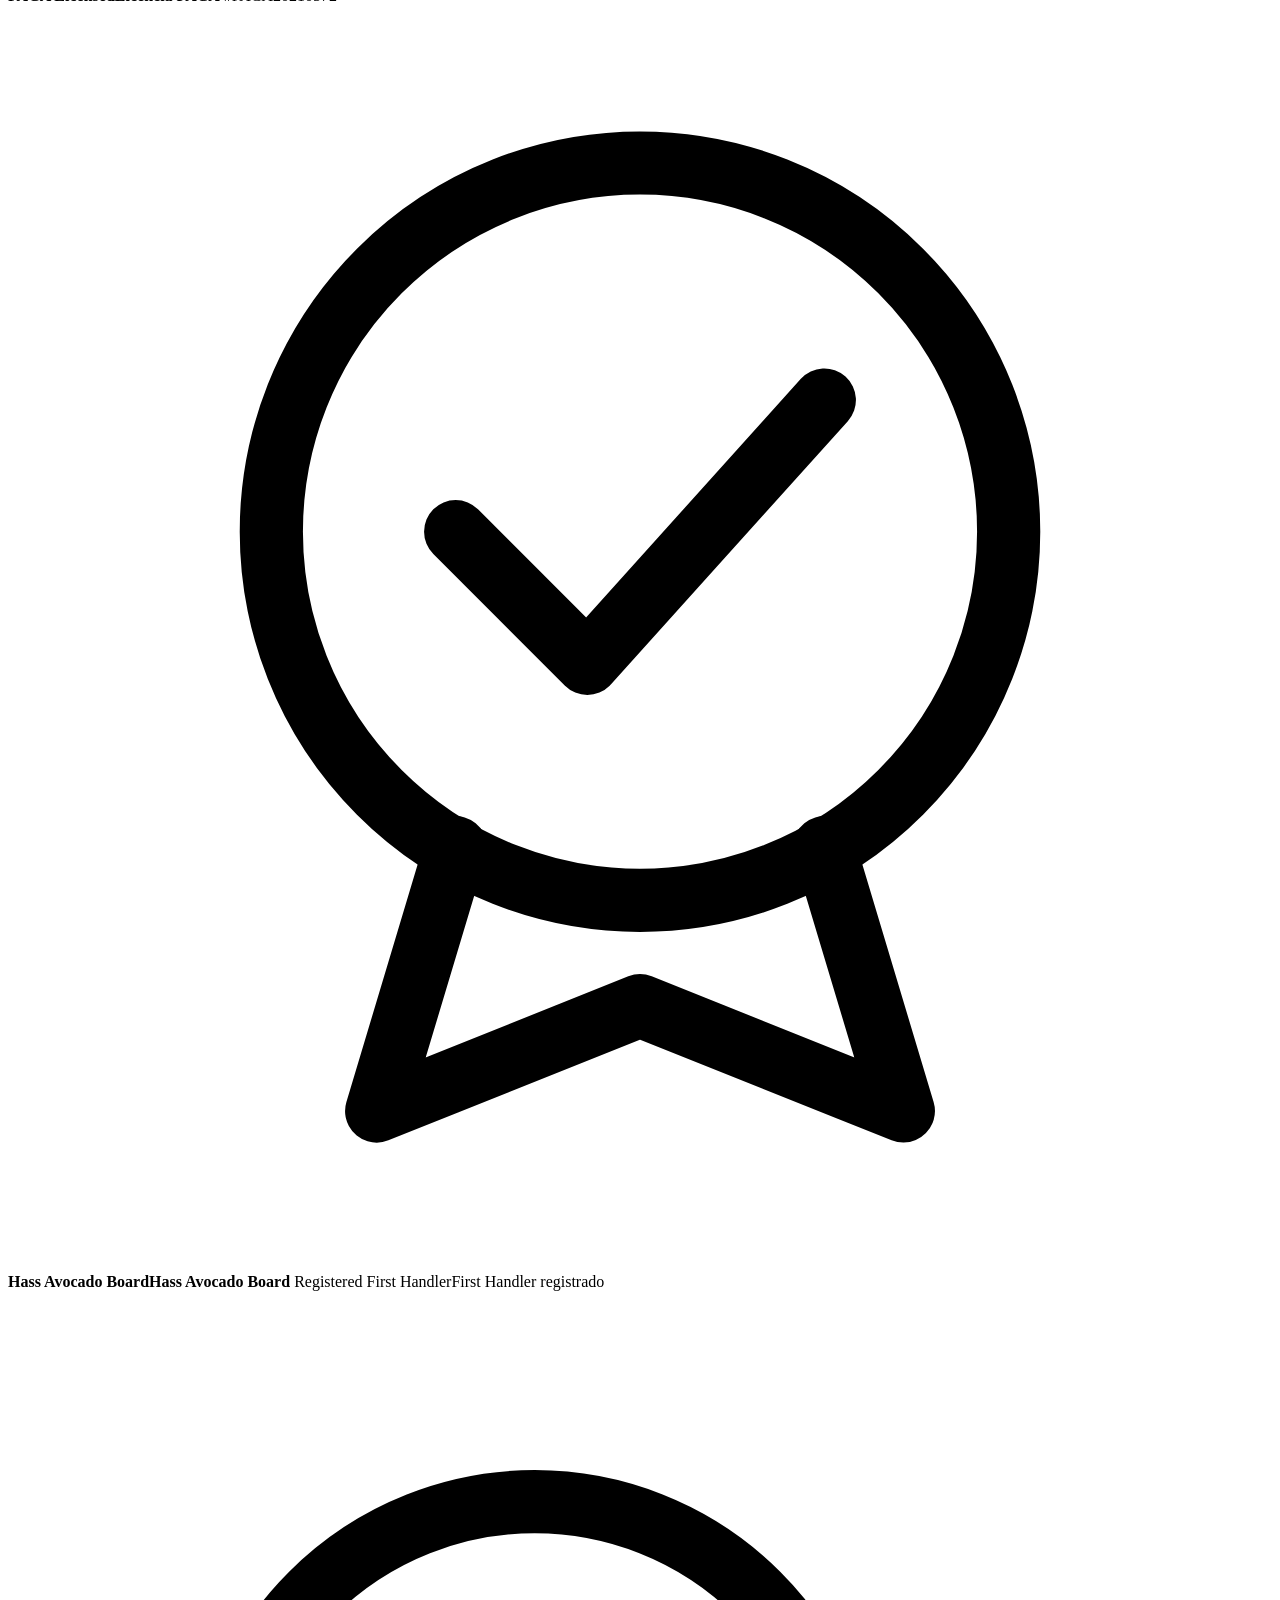
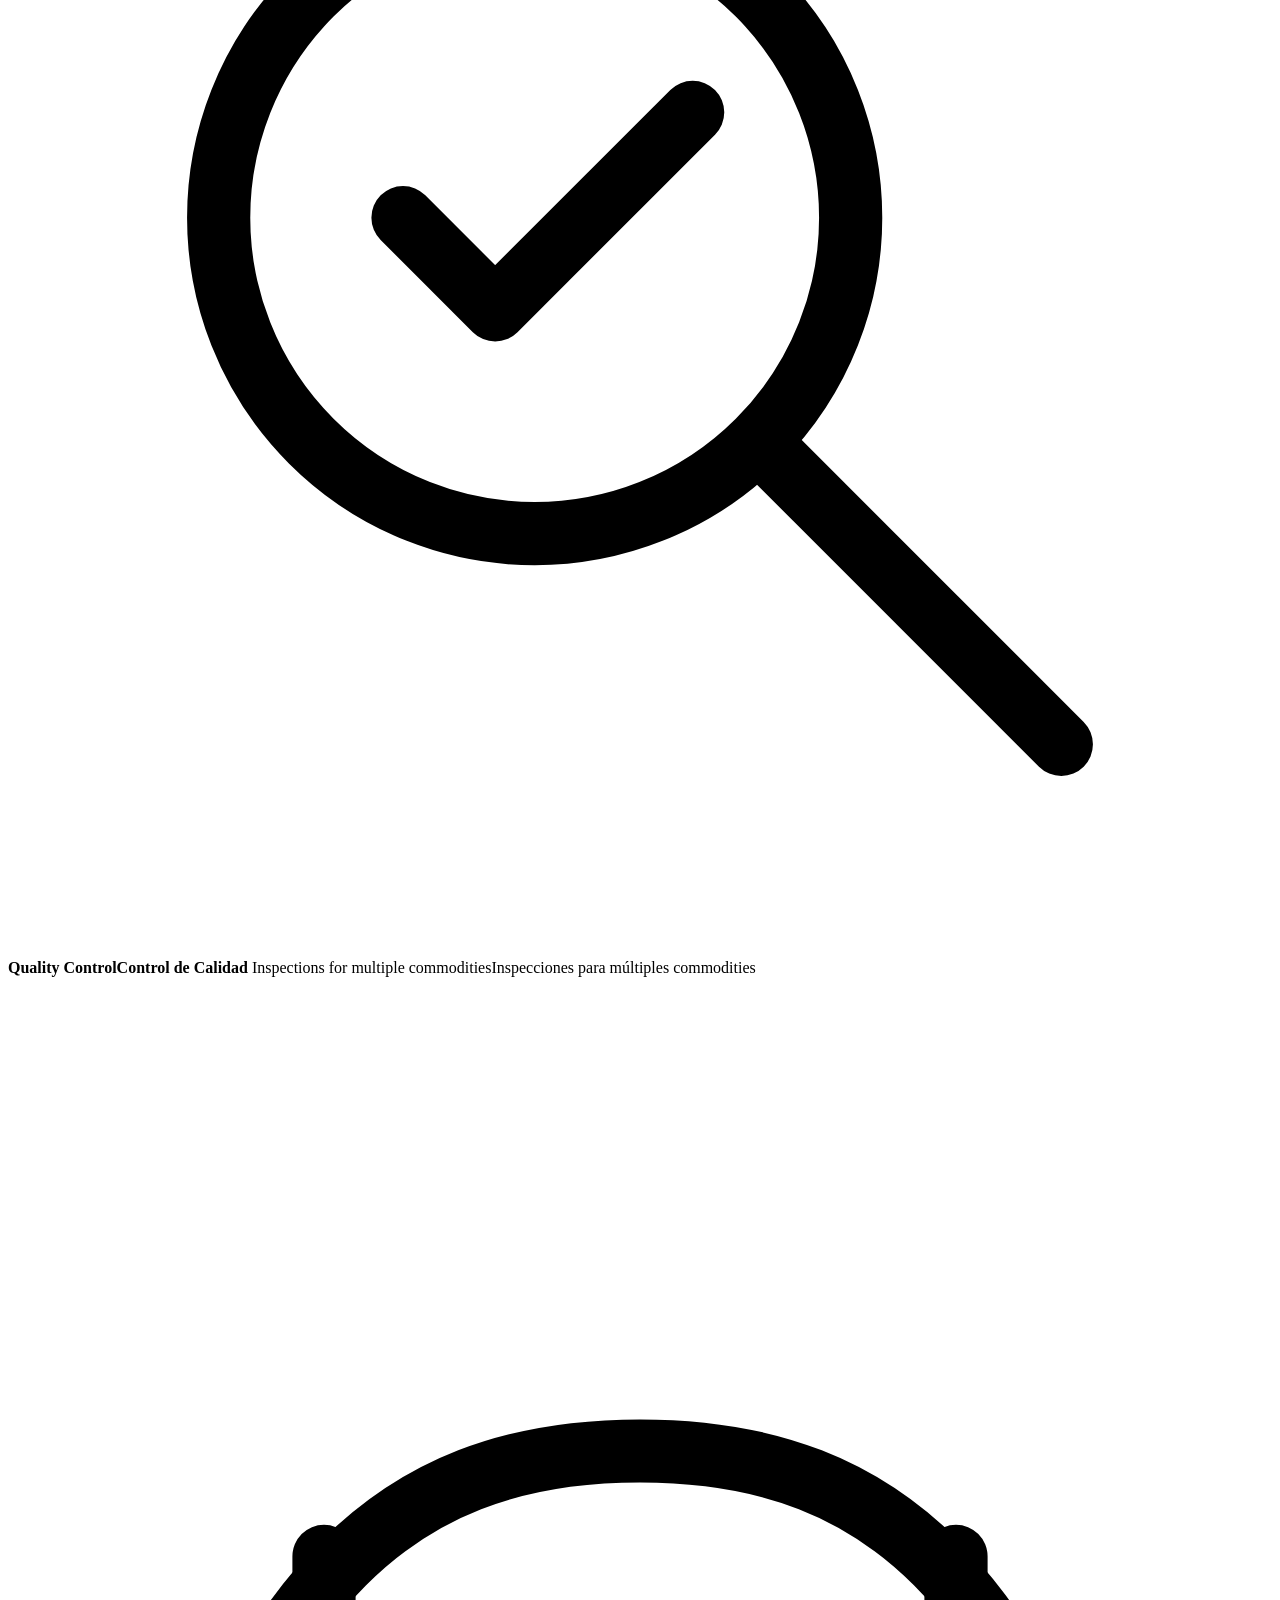
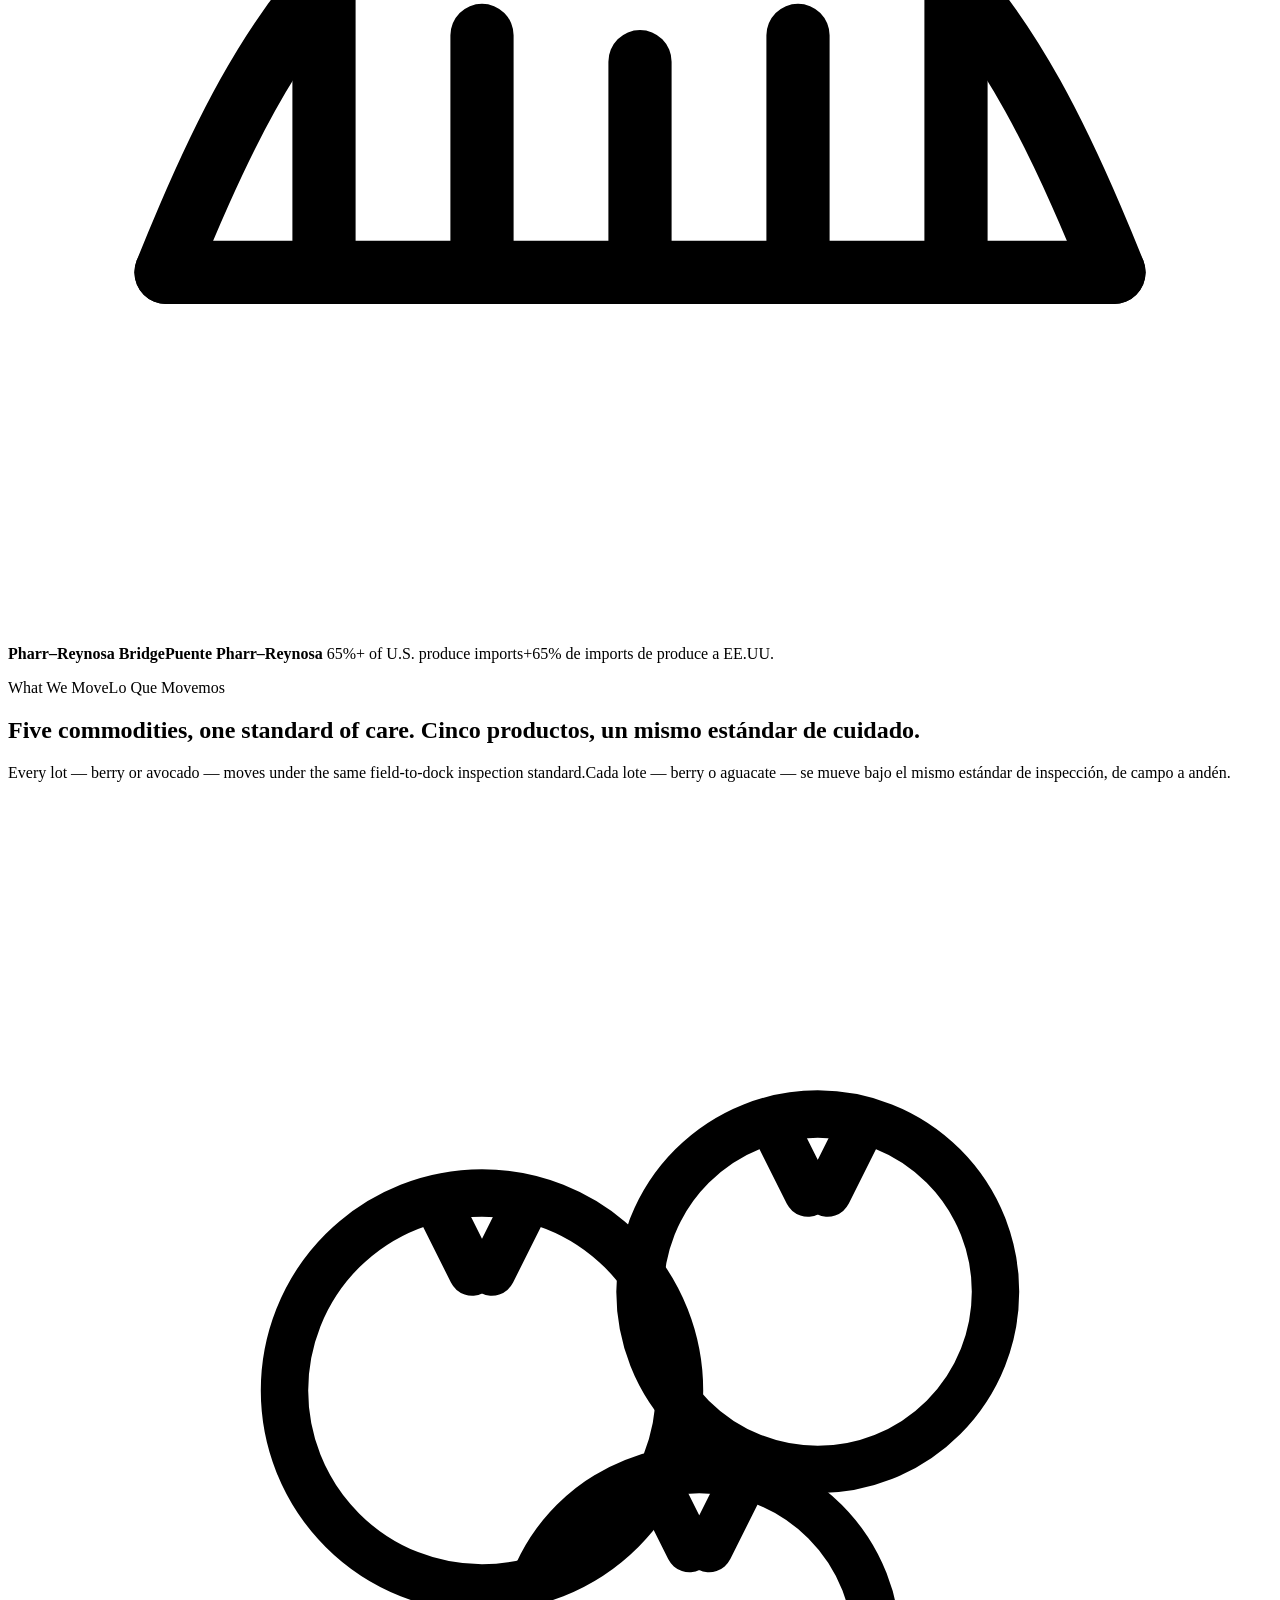
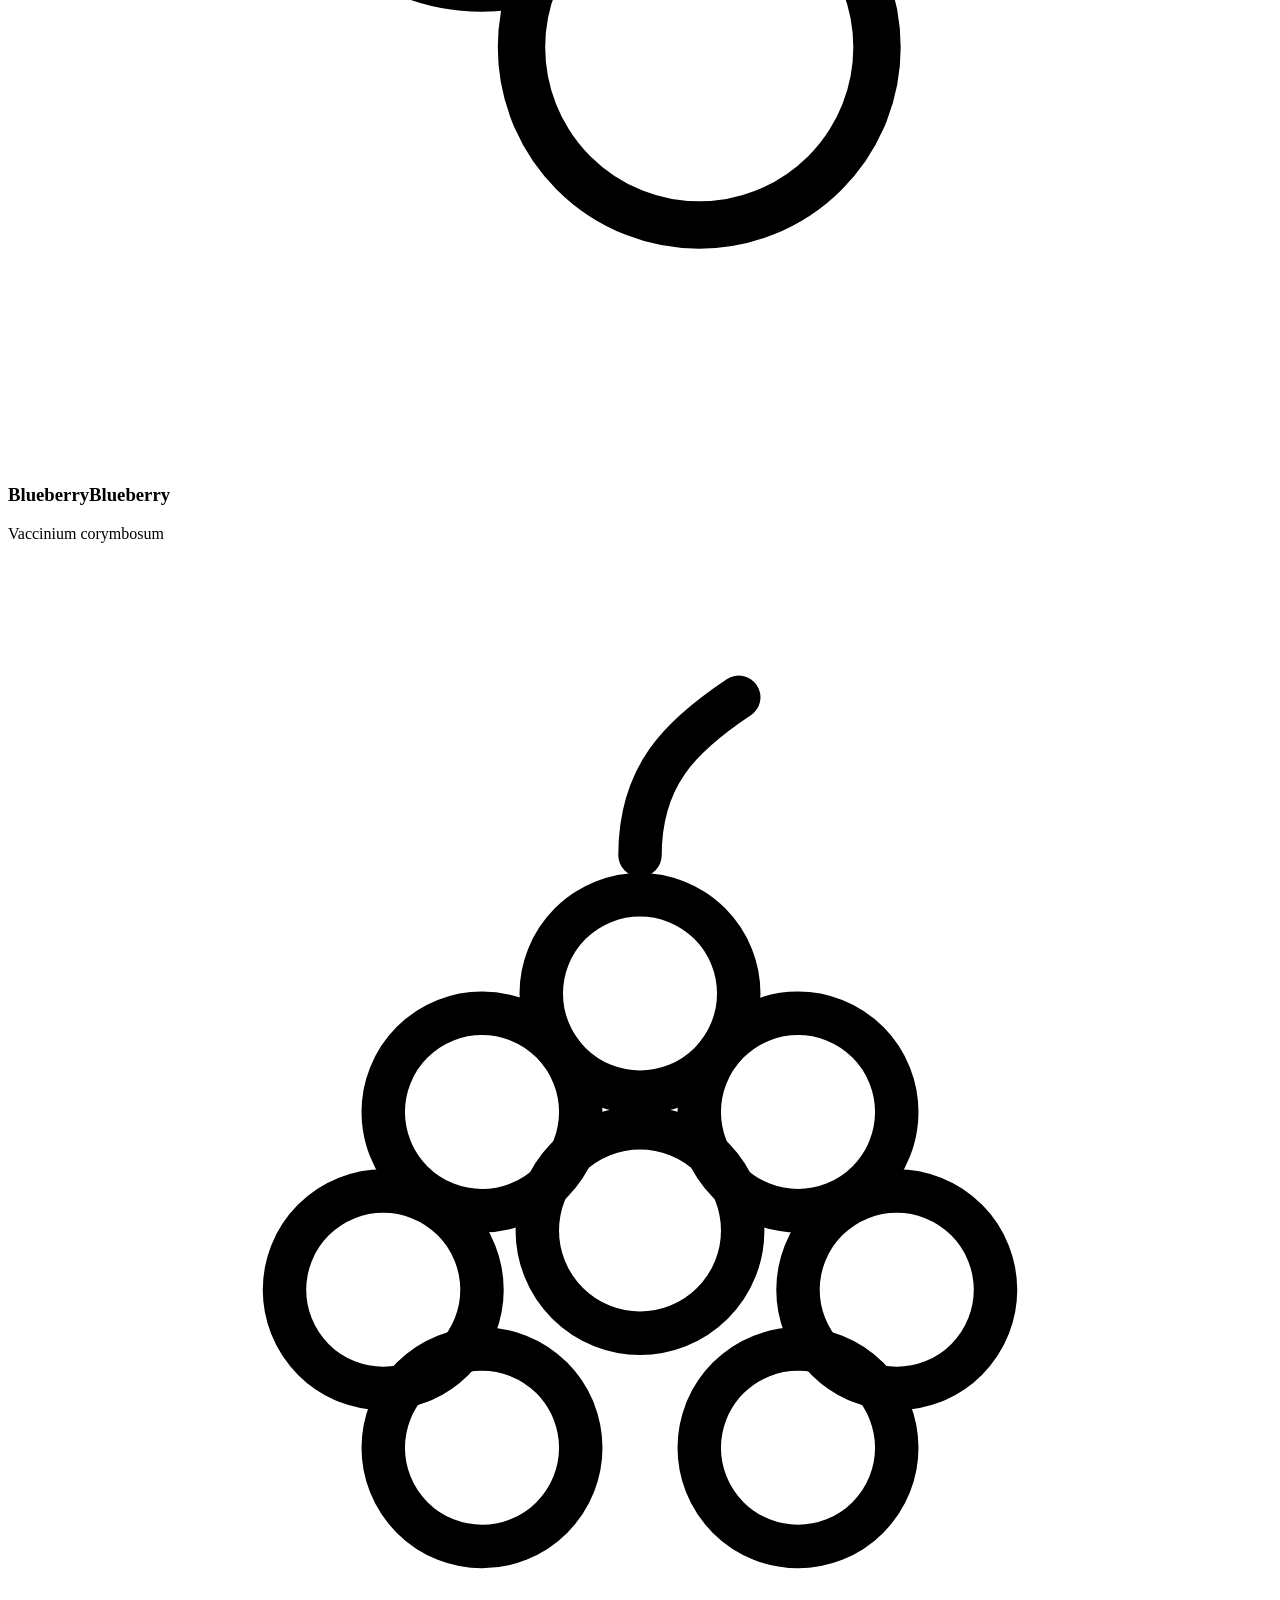
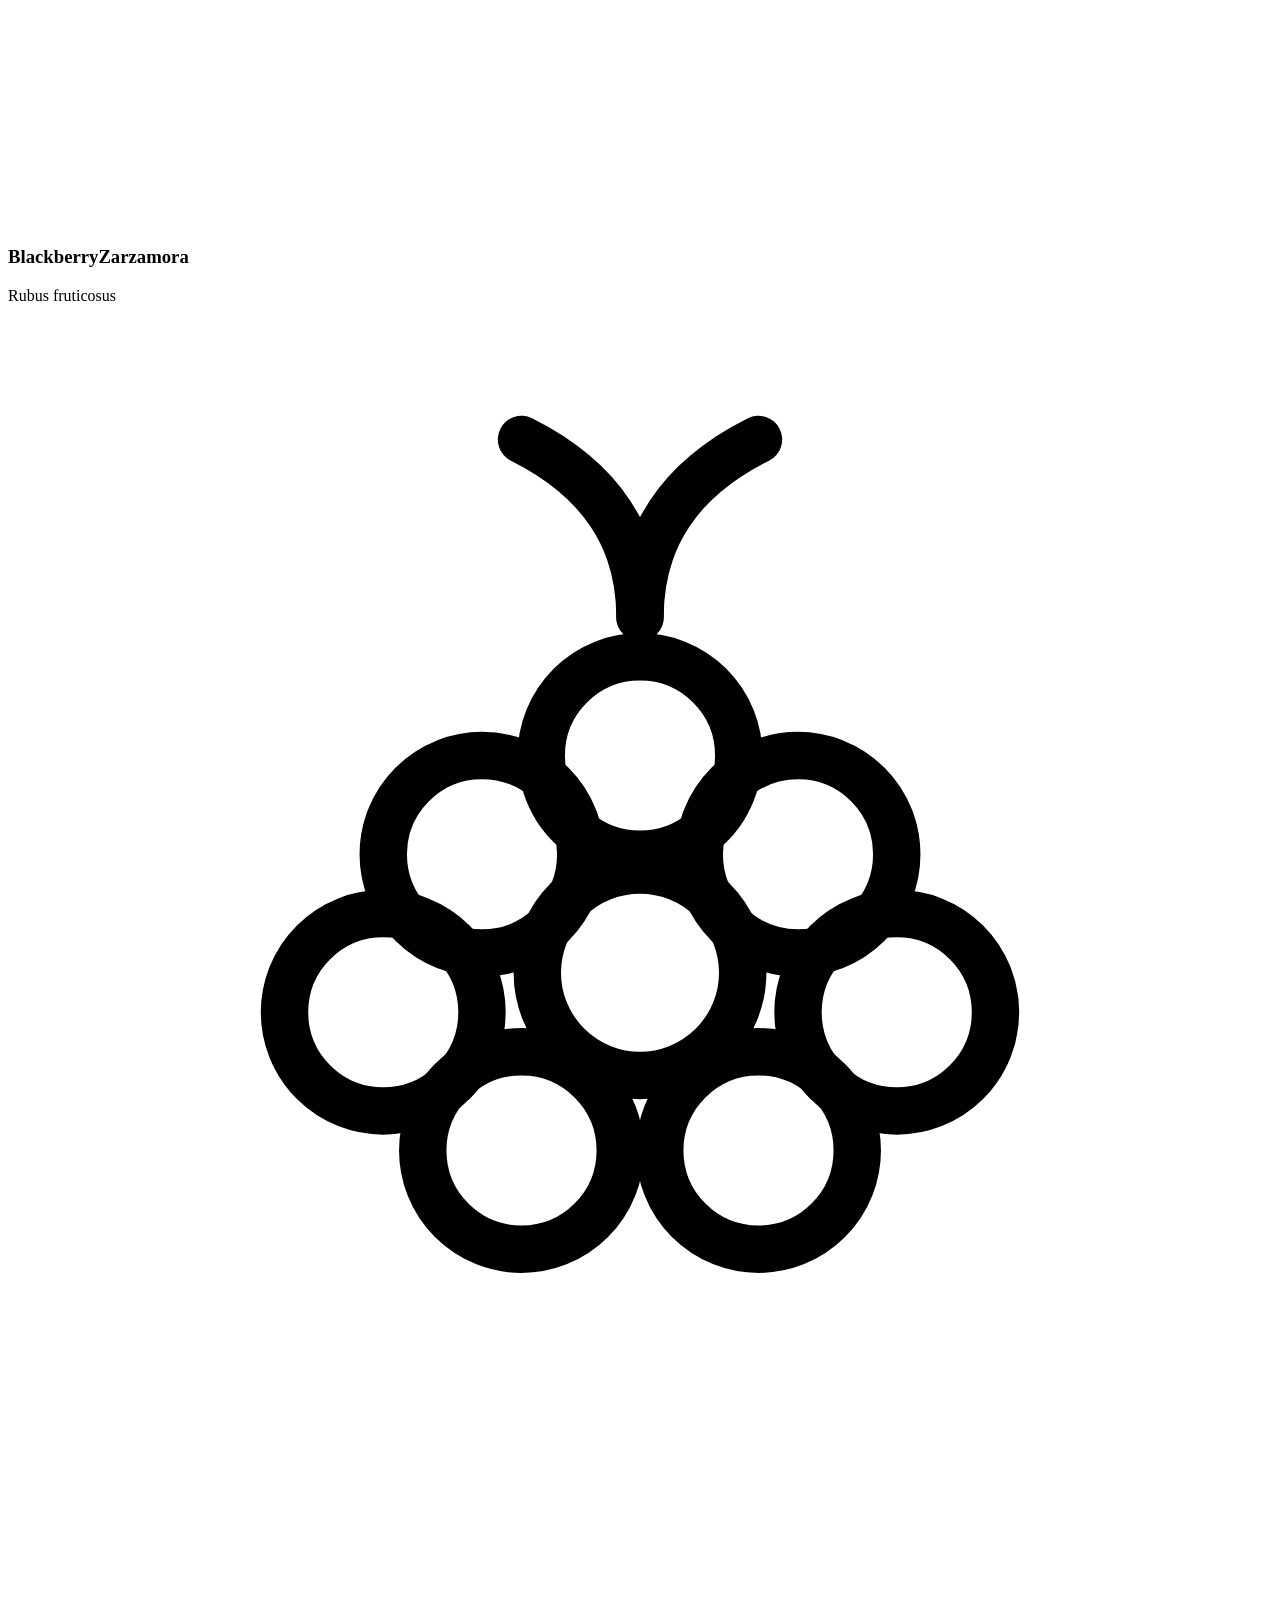
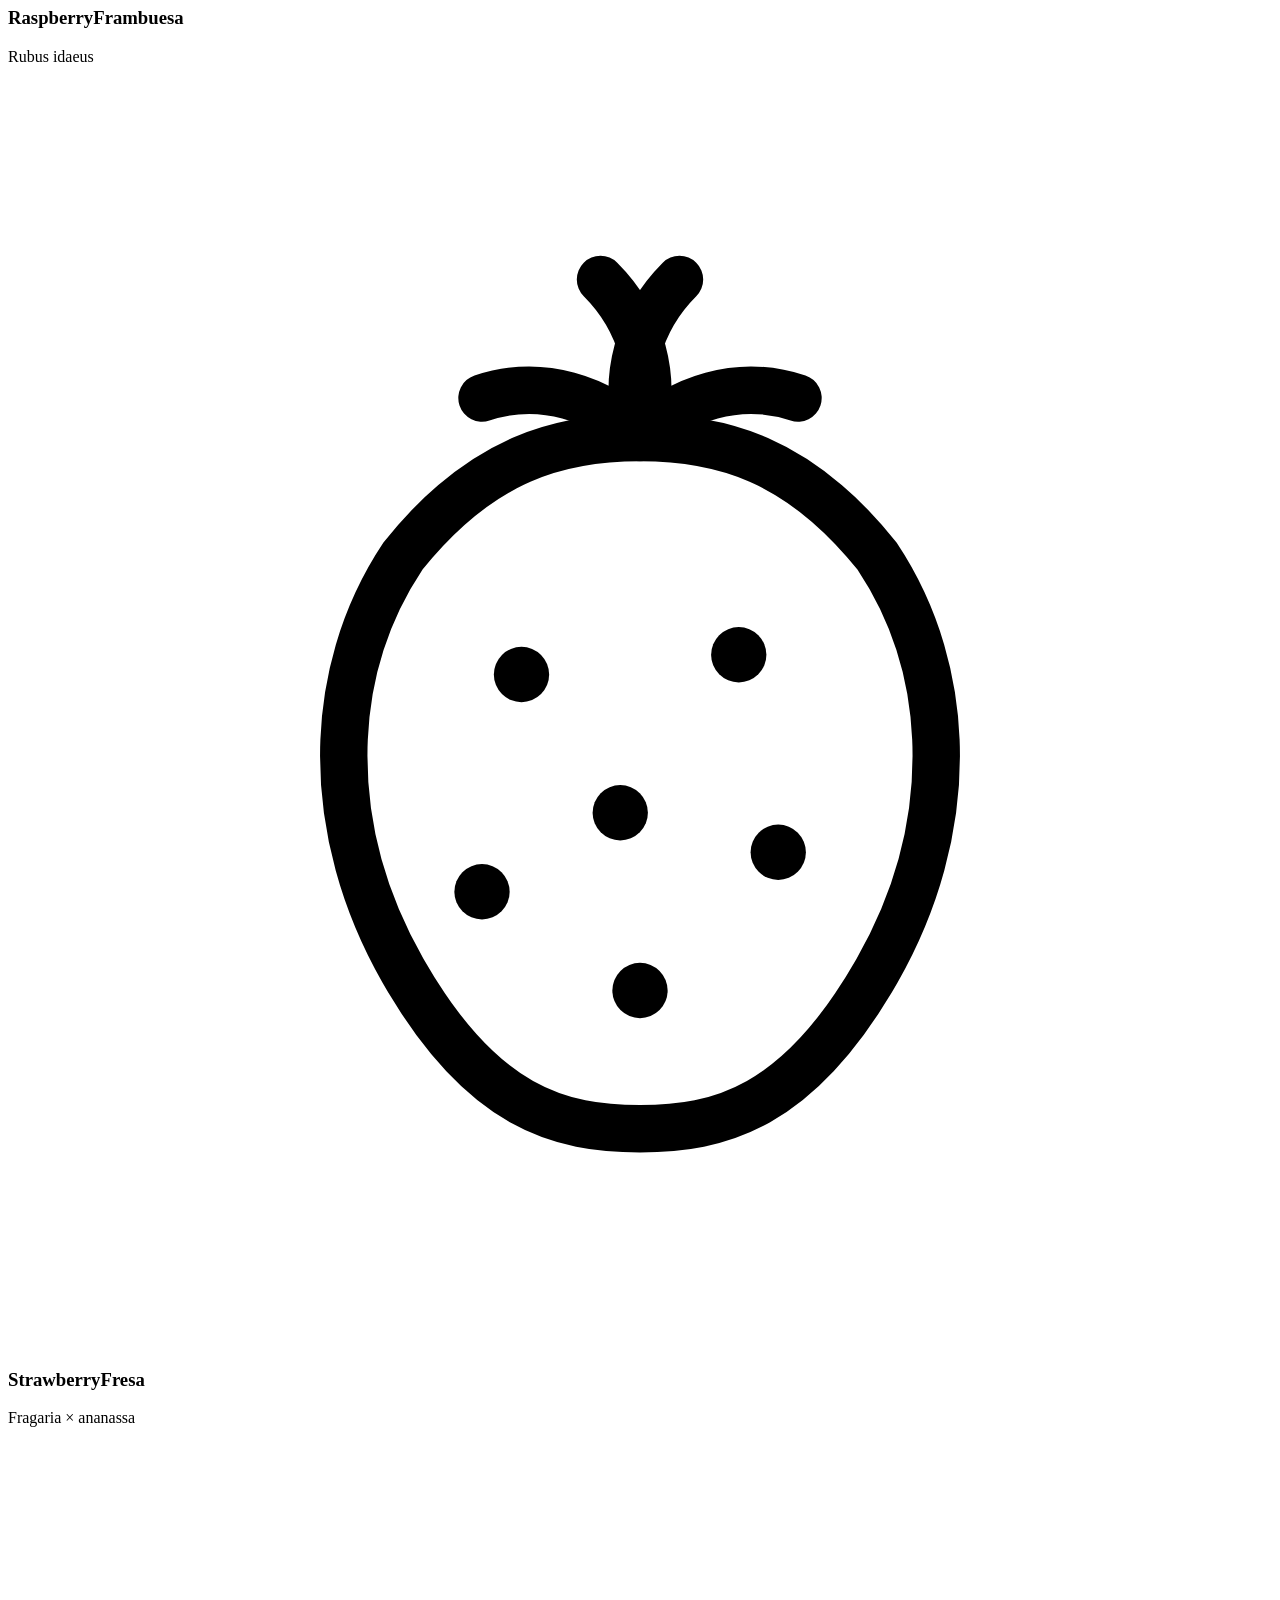
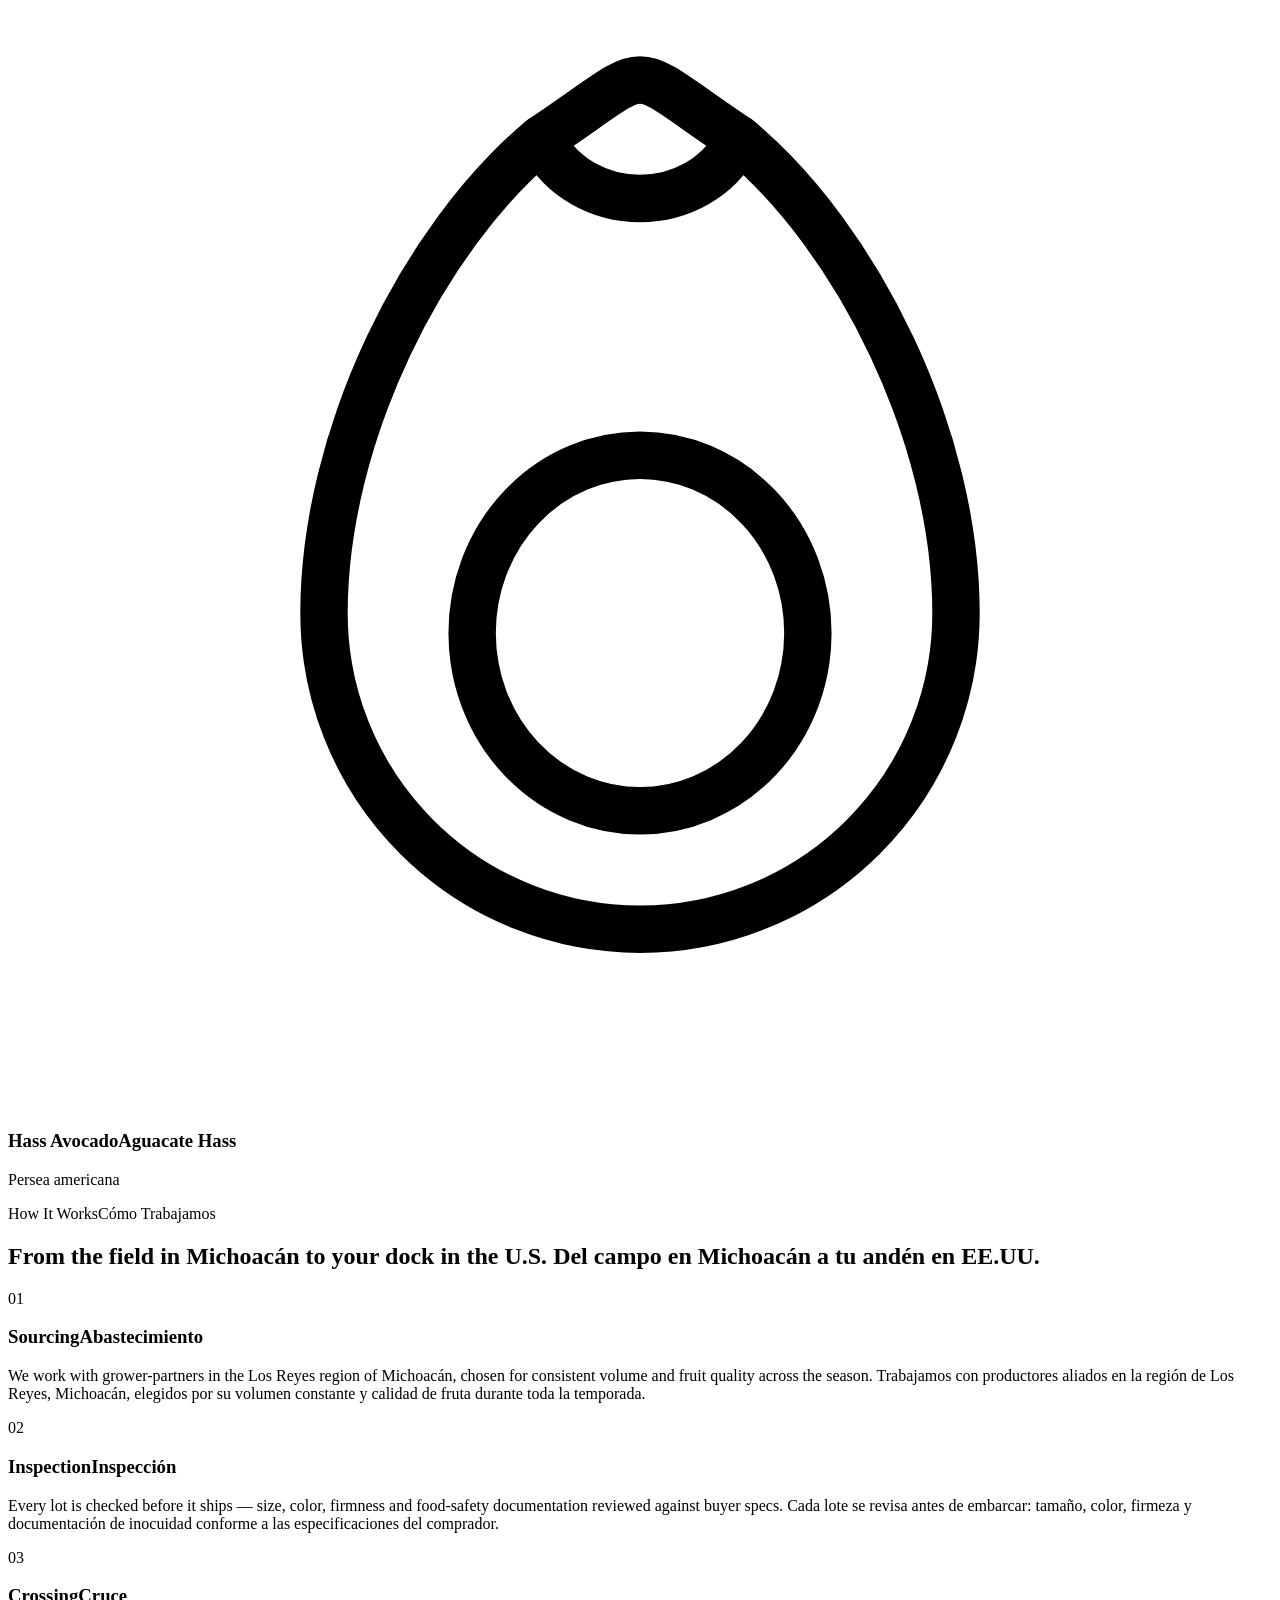
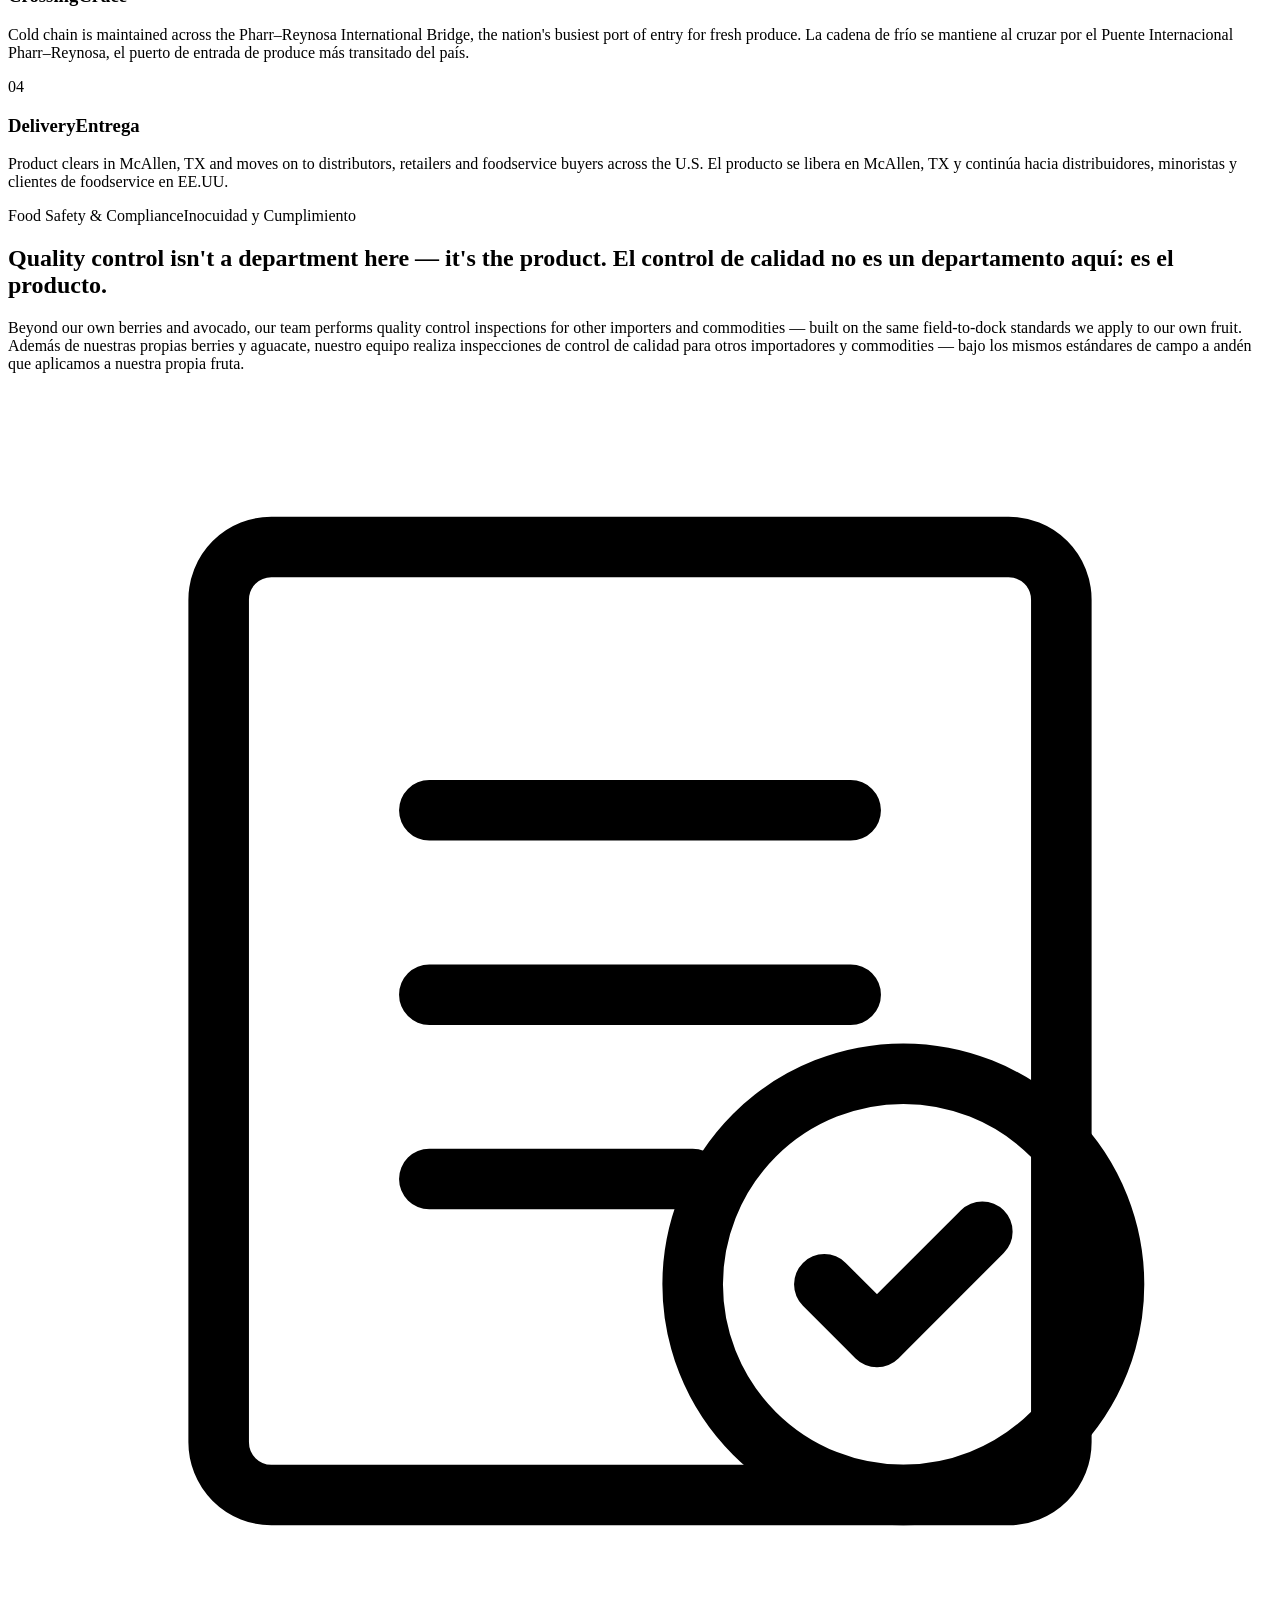
==== commit 6e256519: "Add files via upload" ====
--- a/index.html
+++ b/index.html
@@ -1,673 +1,657 @@
 <!doctype html>
 <html lang="en">
 <head>
-  <meta charset="utf-8">
-  <meta name="viewport" content="width=device-width, initial-scale=1">
-  <title>AD Berries & More | Fresh Produce Importer & Quality Control | McAllen, TX</title>
-  <meta name="description" content="AD Berries & More is a McAllen, Texas produce company specializing in fresh berries, avocados and quality control inspections for fresh produce.">
-  <meta name="keywords" content="fresh produce importer, berries importer, avocado importer, McAllen produce, Texas produce, quality control inspections, produce wholesaler">
-  <meta name="author" content="A.D. Berries & More LLC">
-  <meta name="robots" content="index, follow, max-image-preview:large">
-  <meta name="theme-color" content="#173b2a">
-  <link rel="icon" type="image/jpeg" href="[data-uri]">
-
-  <!-- Replace with the final production URL before launch. -->
-  <link rel="canonical" href="https://YOUR-DOMAIN.com/">
-
-  <link rel="alternate" hreflang="en" href="https://YOUR-DOMAIN.com/?lang=en">
-  <link rel="alternate" hreflang="es" href="https://YOUR-DOMAIN.com/?lang=es">
-  <link rel="alternate" hreflang="x-default" href="https://YOUR-DOMAIN.com/">
-
-  <meta property="og:type" content="website">
-  <meta property="og:title" content="AD Berries & More | Fresh Produce">
-  <meta property="og:description" content="Fresh berries, avocados and produce quality control from McAllen, Texas.">
-  <meta property="og:url" content="https://YOUR-DOMAIN.com/">
-  <meta property="og:site_name" content="AD Berries & More">
-  <meta property="og:locale" content="en_US">
-  <meta property="og:locale:alternate" content="es_US">
-  <!-- Add og:image after selecting the final brand photography. -->
-
-  <meta name="twitter:card" content="summary_large_image">
-  <meta name="twitter:title" content="AD Berries & More | Fresh Produce">
-  <meta name="twitter:description" content="Fresh berries, avocados and produce quality control from McAllen, Texas.">
-
-  <style>
-    :root{
-      --green:#173b2a;
-      --green-2:#24583d;
-      --green-3:#347653;
-      --cream:#f5f1e8;
-      --cream-2:#fbfaf6;
-      --ink:#16231b;
-      --muted:#65736a;
-      --line:#dce4dd;
-      --berry:#8f2348;
-      --berry-dark:#6f1737;
-      --gold:#cda95d;
-      --white:#fff;
-      --shadow:0 20px 60px rgba(20,48,33,.12);
-      --radius:24px;
-      --max:1180px;
-    }
-
-    *{box-sizing:border-box}
-    html{scroll-behavior:smooth}
-    body{
-      margin:0;
-      color:var(--ink);
-      background:var(--cream-2);
-      font-family:Inter,ui-sans-serif,system-ui,-apple-system,BlinkMacSystemFont,"Segoe UI",sans-serif;
-      line-height:1.6;
-    }
-    a{color:inherit}
-    img{max-width:100%;display:block}
-    .container{width:min(calc(100% - 40px),var(--max));margin:auto}
-    .skip{position:absolute;left:-9999px}
-    .skip:focus{left:20px;top:20px;z-index:1000;background:#fff;padding:12px 16px;border-radius:8px}
-
-    header{
-      position:fixed;
-      inset:0 0 auto;
-      z-index:50;
-      background:rgba(251,250,246,.9);
-      backdrop-filter:blur(14px);
-      border-bottom:1px solid rgba(220,228,221,.75);
-    }
-    .nav{
-      height:76px;
-      display:flex;
-      align-items:center;
-      justify-content:space-between;
-      gap:20px;
-    }
-    .brand{
-      display:flex;
-      align-items:center;
-      gap:12px;
-      text-decoration:none;
-      font-weight:850;
-      letter-spacing:-.03em;
-    }
-    .brand-mark{
-      width:38px;height:38px;border-radius:12px;
-      background:var(--green);
-      color:#fff;
-      display:grid;place-items:center;
-      box-shadow:0 8px 24px rgba(23,59,42,.2);
-    }
-    .brand-mark svg{width:22px}
-    .brand-logo{
-      width:190px;
-      height:54px;
-      object-fit:contain;
-      object-position:left center;
-      mix-blend-mode:multiply;
-    }
-    nav ul{display:flex;list-style:none;gap:28px;margin:0;padding:0}
-    nav a{text-decoration:none;font-size:14px;font-weight:700;color:#415046}
-    nav a:hover{color:var(--green)}
-    .nav-actions{display:flex;align-items:center;gap:10px}
-    .lang{
-      border:1px solid var(--line);
-      background:#fff;
-      border-radius:999px;
-      padding:8px 12px;
-      font-weight:800;
-      cursor:pointer;
-    }
-    .mobile-menu{display:none;border:0;background:none;font-size:25px}
-
-    .hero{
-      min-height:760px;
-      padding:150px 0 90px;
-      background:
-        radial-gradient(circle at 82% 15%, rgba(205,169,93,.22), transparent 28%),
-        radial-gradient(circle at 10% 65%, rgba(143,35,72,.11), transparent 28%),
-        linear-gradient(135deg,#f7f3e9 0%,#edf3ed 100%);
-      overflow:hidden;
-      position:relative;
-    }
-    .hero-grid{
-      display:grid;
-      grid-template-columns:1.05fr .95fr;
-      gap:70px;
-      align-items:center;
-    }
-    .eyebrow{
-      display:inline-flex;
-      align-items:center;
-      gap:9px;
-      color:var(--green-2);
-      background:rgba(255,255,255,.7);
-      border:1px solid var(--line);
-      padding:8px 12px;
-      border-radius:999px;
-      font-size:12px;
-      font-weight:850;
-      letter-spacing:.08em;
-      text-transform:uppercase;
-    }
-    .eyebrow i{width:7px;height:7px;background:var(--gold);border-radius:50%}
-    h1{
-      font-size:clamp(48px,6vw,78px);
-      line-height:.98;
-      letter-spacing:-.065em;
-      margin:24px 0 24px;
-      max-width:760px;
-    }
-    h1 em{font-style:normal;color:var(--berry)}
-    .hero-copy{
-      font-size:19px;
-      color:#536159;
-      max-width:640px;
-      margin-bottom:34px;
-    }
-    .buttons{display:flex;flex-wrap:wrap;gap:12px}
-    .btn{
-      display:inline-flex;
-      align-items:center;
-      justify-content:center;
-      gap:9px;
-      min-height:48px;
-      padding:0 20px;
-      border-radius:999px;
-      text-decoration:none;
-      font-weight:850;
-      font-size:14px;
-      border:1px solid transparent;
-      transition:.2s ease;
-    }
-    .btn-primary{background:var(--green);color:#fff}
-    .btn-primary:hover{background:#102d20;transform:translateY(-1px)}
-    .btn-secondary{background:#fff;border-color:var(--line);color:var(--green)}
-    .btn-secondary:hover{border-color:#b8c8bd;transform:translateY(-1px)}
-    .hero-note{font-size:12px;color:#77847c;margin-top:16px}
-
-    .produce-art{
-      min-height:500px;
-      position:relative;
-      display:grid;
-      place-items:center;
-    }
-    .art-card{
-      width:min(470px,100%);
-      aspect-ratio:1/1.05;
-      border-radius:44px;
-      background:linear-gradient(145deg,#173b2a,#2d6949);
-      box-shadow:var(--shadow);
-      position:relative;
-      overflow:hidden;
-      transform:rotate(2deg);
-    }
-    .art-card:before{
-      content:"";
-      position:absolute;
-      width:360px;height:360px;
-      border-radius:50%;
-      background:rgba(255,255,255,.08);
-      right:-120px;top:-100px;
-    }
-    .leaf{position:absolute;fill:#79a57f;opacity:.7}
-    .leaf.a{width:190px;left:-30px;bottom:50px;transform:rotate(-20deg)}
-    .leaf.b{width:150px;right:20px;bottom:-10px;transform:rotate(30deg)}
-    .fruit{
-      position:absolute;
-      border-radius:50%;
-      box-shadow:inset -22px -24px 30px rgba(0,0,0,.16), 0 20px 40px rgba(0,0,0,.2);
-    }
-    .avocado{width:220px;height:270px;background:linear-gradient(135deg,#9ab65a,#3d713e);left:82px;top:105px;transform:rotate(18deg);border-radius:55% 45% 52% 48%}
-    .pit{width:82px;height:82px;background:#b9814b;left:145px;top:200px;box-shadow:inset -10px -10px 14px rgba(0,0,0,.18)}
-    .berry{width:78px;height:78px;background:radial-gradient(circle at 30% 25%,#d66b8d,#8f2348 62%,#5d1630);right:85px;top:160px}
-    .berry.b2{width:62px;height:62px;right:45px;top:245px}
-    .berry.b3{width:55px;height:55px;right:115px;top:275px}
-    .art-label{
-      position:absolute;left:30px;bottom:28px;
-      color:#fff;font-weight:850;letter-spacing:.08em;text-transform:uppercase;font-size:11px;
-    }
-
-    section{padding:105px 0}
-    .section-head{display:flex;justify-content:space-between;gap:30px;align-items:end;margin-bottom:48px}
-    .kicker{color:var(--berry);font-size:12px;font-weight:900;text-transform:uppercase;letter-spacing:.12em}
-    h2{font-size:clamp(34px,4vw,54px);line-height:1.02;letter-spacing:-.05em;margin:10px 0 0}
-    .section-intro{max-width:510px;color:var(--muted);font-size:16px}
-
-    .cards{display:grid;grid-template-columns:repeat(3,1fr);gap:18px}
-    .card{
-      background:#fff;border:1px solid var(--line);border-radius:var(--radius);
-      padding:30px;min-height:260px;
-      box-shadow:0 8px 30px rgba(20,48,33,.04);
-    }
-    .icon{
-      width:50px;height:50px;border-radius:15px;
-      display:grid;place-items:center;
-      background:#edf3ed;color:var(--green);
-      margin-bottom:30px;
-    }
-    .icon svg{width:25px}
-    .card h3{margin:0 0 9px;font-size:21px;letter-spacing:-.025em}
-    .card p{margin:0;color:var(--muted);font-size:14px}
-
-    .products{background:var(--green);color:#fff}
-    .products .kicker{color:#e5c879}
-    .products .section-intro{color:#bdd0c3}
-    .product-grid{display:grid;grid-template-columns:repeat(3,1fr);gap:18px}
-    .product{
-      border:1px solid rgba(255,255,255,.12);
-      border-radius:28px;
-      padding:30px;
-      min-height:285px;
-      background:rgba(255,255,255,.055);
-      position:relative;overflow:hidden;
-    }
-    .product strong{display:block;font-size:28px;letter-spacing:-.04em;margin-bottom:10px}
-    .product p{color:#c5d4ca;font-size:14px;max-width:300px}
-    .product .orb{
-      position:absolute;width:120px;height:120px;border-radius:50%;
-      right:-30px;bottom:-35px;opacity:.9;
-    }
-    .orb.blue{background:radial-gradient(circle at 30% 30%,#88c4a0,#2e6d49)}
-    .orb.red{background:radial-gradient(circle at 30% 30%,#e184a2,#751c3d)}
-    .orb.gold{background:radial-gradient(circle at 30% 30%,#eadb9a,#9a7d39)}
-
-    .process{background:var(--cream)}
-    .steps{display:grid;grid-template-columns:repeat(4,1fr);gap:18px}
-    .step{border-top:2px solid var(--green);padding-top:20px}
-    .step-number{font-size:12px;font-weight:900;color:var(--green-2)}
-    .step h3{font-size:19px;margin:16px 0 8px}
-    .step p{font-size:14px;color:var(--muted);margin:0}
-
-    .about-grid{display:grid;grid-template-columns:.8fr 1.2fr;gap:70px;align-items:start}
-    .about-box{
-      background:var(--green);color:#fff;border-radius:32px;padding:38px;
-      min-height:390px;position:relative;overflow:hidden;
-    }
-    .about-box:after{
-      content:"AD";
-      position:absolute;right:-20px;bottom:-55px;
-      font-size:210px;font-weight:950;line-height:1;color:rgba(255,255,255,.06);
-    }
-    .about-box h3{font-size:34px;line-height:1.05;letter-spacing:-.04em;margin:0 0 18px}
-    .about-box p{color:#c7d5cc}
-    .about-copy p{color:var(--muted);font-size:16px}
-    .facts{display:grid;grid-template-columns:repeat(2,1fr);gap:12px;margin-top:28px}
-    .fact{padding:16px 18px;border:1px solid var(--line);border-radius:16px;background:#fff}
-    .fact small{display:block;color:#7a877f;font-size:11px;text-transform:uppercase;letter-spacing:.08em;font-weight:850;margin-bottom:4px}
-    .fact strong{font-size:14px}
-
-    .cta{
-      padding:80px 0;
-      background:
-        radial-gradient(circle at 80% 20%,rgba(205,169,93,.25),transparent 25%),
-        linear-gradient(135deg,#f1e8d6,#f8f5ed);
-    }
-    .cta-box{display:flex;align-items:center;justify-content:space-between;gap:30px}
-    .cta h2{max-width:650px}
-    .cta p{color:var(--muted);max-width:600px}
-
-    footer{background:#10291d;color:#c7d5cc;padding:55px 0 30px}
-    .footer-grid{display:grid;grid-template-columns:1.3fr .7fr .7fr;gap:50px}
-    footer h3{color:#fff;margin:0 0 12px}
-    .footer-logo{
-      width:220px;
-      height:68px;
-      object-fit:contain;
-      object-position:left center;
-      background:#fff;
-      border-radius:10px;
-      padding:4px 8px;
-      margin-bottom:14px;
-    }
-    footer p,footer a{font-size:13px;color:#aebeb4}
-    footer a{text-decoration:none}
-    footer a:hover{color:#fff}
-    .footer-bottom{border-top:1px solid rgba(255,255,255,.1);margin-top:40px;padding-top:20px;display:flex;justify-content:space-between;gap:20px;font-size:11px;color:#80968a}
-
-    [data-lang="es"]{display:none}
-    body.es [data-lang="en"]{display:none}
-    body.es [data-lang="es"]{display:inline}
-    body.es .block-en{display:none}
-    body.es .block-es{display:block}
-    .block-es{display:none}
-
-    @media(max-width:900px){
-      nav ul{display:none}
-      .mobile-menu{display:block}
-      .hero-grid,.about-grid{grid-template-columns:1fr}
-      .hero{min-height:auto}
-      .produce-art{min-height:420px}
-      .cards,.product-grid{grid-template-columns:1fr}
-      .steps{grid-template-columns:1fr 1fr}
-      .cta-box{display:block}
-      .cta .buttons{margin-top:24px}
-      .footer-grid{grid-template-columns:1fr 1fr}
-    }
-    @media(max-width:600px){
-      .container{width:min(calc(100% - 28px),var(--max))}
-      .nav{height:68px}
-      .brand-logo{width:165px;height:48px}
-      .hero{padding-top:120px;padding-bottom:65px}
-      h1{font-size:50px}
-      .hero-copy{font-size:17px}
-      section{padding:75px 0}
-      .section-head{display:block}
-      .section-intro{margin-top:18px}
-      .steps{grid-template-columns:1fr}
-      .facts{grid-template-columns:1fr}
-      .footer-grid{grid-template-columns:1fr}
-      .produce-art{min-height:350px}
-      .art-card{width:330px}
-      .avocado{width:155px;height:195px;left:55px;top:75px}
-      .pit{width:58px;height:58px;left:105px;top:145px}
-      .berry{width:58px;height:58px;right:58px;top:120px}
-      .berry.b2{width:48px;height:48px;right:35px;top:190px}
-      .berry.b3{width:43px;height:43px;right:80px;top:215px}
-    }
-  </style>
-
-  <script type="application/ld+json">
-  {
-    "@context":"https://schema.org",
-    "@type":"Organization",
-    "name":"A.D. Berries & More LLC",
-    "url":"https://YOUR-DOMAIN.com/",
-    "telephone":"+1-956-212-3503",
-    "address":{
-      "@type":"PostalAddress",
-      "streetAddress":"1300 N 10th St Ste 330A",
-      "addressLocality":"McAllen",
-      "addressRegion":"TX",
-      "postalCode":"78501",
-      "addressCountry":"US"
-    },
-    "sameAs":[
-      "https://www.linkedin.com/in/arturo-jaime-g-87620649/"
-    ]
-  }
-  </script>
+<meta charset="UTF-8" />
+<meta name="viewport" content="width=device-width, initial-scale=1" />
+
+<!-- ============================================================
+     PRIMARY SEO TAGS
+     NOTE: canonical / og:url below use a PLACEHOLDER domain
+     (adberriesandmore.com) since no domain is registered yet.
+     Once you buy a domain (or before that, your vercel.app URL),
+     find/replace "https://www.adberriesandmore.com" everywhere
+     in this file with the real URL.
+     ============================================================ -->
+<title>AD Berries & More | Berry &amp; Avocado Importer in McAllen, TX</title>
+<meta name="description" content="AD Berries & More, LLC imports blueberries, blackberries, raspberries, strawberries and Hass avocado from Michoacán, Mexico to McAllen, TX, with hands-on quality control for U.S. produce buyers." />
+<meta name="keywords" content="berry importer, avocado importer, McAllen TX produce, Michoacan berries, Hass avocado importer, produce quality control, Pharr bridge produce" />
+<meta name="robots" content="index, follow" />
+<meta name="author" content="AD Berries & More, LLC" />
+<link rel="canonical" href="https://www.adberriesandmore.com/" />
+
+<!-- Google Search Console verification — paste the code Google gives you
+     into the content attribute below, then remove the surrounding comment. -->
+<!-- <meta name="google-site-verification" content="PASTE_YOUR_CODE_HERE" /> -->
+
+<!-- Open Graph -->
+<meta property="og:type" content="website" />
+<meta property="og:site_name" content="AD Berries & More" />
+<meta property="og:title" content="AD Berries & More | Berry & Avocado Importer in McAllen, TX" />
+<meta property="og:description" content="Berries and Hass avocado, sourced in Michoacán and delivered fresh across the U.S. — with quality control built in." />
+<meta property="og:url" content="https://www.adberriesandmore.com/" />
+<meta property="og:image" content="https://www.adberriesandmore.com/assets/img/og-image.jpg" />
+<meta property="og:image:width" content="1200" />
+<meta property="og:image:height" content="630" />
+<meta property="og:locale" content="en_US" />
+<meta property="og:locale:alternate" content="es_MX" />
+
+<!-- Twitter -->
+<meta name="twitter:card" content="summary_large_image" />
+<meta name="twitter:title" content="AD Berries & More | Berry & Avocado Importer in McAllen, TX" />
+<meta name="twitter:description" content="Berries and Hass avocado, sourced in Michoacán and delivered fresh across the U.S. — with quality control built in." />
+<meta name="twitter:image" content="https://www.adberriesandmore.com/assets/img/og-image.jpg" />
+
+<meta name="theme-color" content="#3E3340" />
+
+<!-- Icons -->
+<link rel="icon" href="/assets/img/favicon.ico" sizes="any" />
+<link rel="icon" type="image/svg+xml" href="/assets/img/favicon-source.svg" />
+<link rel="apple-touch-icon" href="/assets/img/apple-touch-icon.png" />
+<link rel="manifest" href="/site.webmanifest" />
+
+<!-- Fonts -->
+<link rel="preconnect" href="https://fonts.googleapis.com" />
+<link rel="preconnect" href="https://fonts.gstatic.com" crossorigin />
+<link href="https://fonts.googleapis.com/css2?family=Fraunces:ital,wght@0,400;0,500;0,600;1,400;1,500&family=Public+Sans:wght@400;500;600;700&family=IBM+Plex+Mono:wght@400;500&display=swap" rel="stylesheet" />
+
+<link rel="stylesheet" href="/assets/style.css" />
+
+<!-- JSON-LD structured data -->
+<script type="application/ld+json">
+{
+  "@context": "https://schema.org",
+  "@type": ["Organization", "LocalBusiness"],
+  "name": "AD Berries & More, LLC",
+  "alternateName": "AD Berries and More",
+  "url": "https://www.adberriesandmore.com/",
+  "logo": "https://www.adberriesandmore.com/assets/img/mark.svg",
+  "image": "https://www.adberriesandmore.com/assets/img/og-image.jpg",
+  "description": "Import and produce quality-control company based in McAllen, TX, sourcing blueberries, blackberries, raspberries, strawberries and Hass avocado from Michoacán, Mexico.",
+  "address": {
+    "@type": "PostalAddress",
+    "streetAddress": "1300 N 10th St, Ste 330A",
+    "addressLocality": "McAllen",
+    "addressRegion": "TX",
+    "postalCode": "78501",
+    "addressCountry": "US"
+  },
+  "areaServed": "US",
+  "telephone": "+1-956-212-3503",
+  "email": "info@adberriesandmore.com",
+  "founder": {
+    "@type": "Person",
+    "name": "Arturo J. Garcia",
+    "jobTitle": "Owner",
+    "sameAs": "https://www.linkedin.com/in/arturo-jaime-g-87620649/"
+  },
+  "sameAs": [
+    "https://www.linkedin.com/in/arturo-jaime-g-87620649/",
+    "https://www.bluebookservices.com/company-details/355067/",
+    "https://www.producemarketguide.com/company/1011593/ad-berries-and-more-llc"
+  ],
+  "makesOffer": [
+    { "@type": "Offer", "itemOffered": { "@type": "Product", "name": "Blueberries" } },
+    { "@type": "Offer", "itemOffered": { "@type": "Product", "name": "Blackberries" } },
+    { "@type": "Offer", "itemOffered": { "@type": "Product", "name": "Raspberries" } },
+    { "@type": "Offer", "itemOffered": { "@type": "Product", "name": "Strawberries" } },
+    { "@type": "Offer", "itemOffered": { "@type": "Product", "name": "Hass Avocado" } }
+  ]
+}
+</script>
 </head>
-
 <body>
-<a class="skip" href="#main">Skip to content</a>
-
-<header>
-  <div class="container nav">
-    <a class="brand" href="#" aria-label="AD Berries & More home">
-      <img class="brand-logo" src="[data-uri]" alt="AD Berries & More logo">
+<a class="skip-link" href="#main">Skip to content / Saltar al contenido</a>
+
+<header class="site-header">
+  <div class="wrap">
+    <a class="brand" href="#top" aria-label="AD Berries & More — home">
+      <svg viewBox="0 0 100 100" aria-hidden="true">
+        <circle cx="50" cy="50" r="42" fill="none" stroke="currentColor" stroke-width="3.4"/>
+        <g fill="none" stroke="currentColor" stroke-width="3.2" stroke-linecap="round">
+          <path d="M50 28c0-5 3-9 7-11"/><path d="M50 28c0-5 -3-9 -7-11"/>
+        </g>
+        <g fill="none" stroke="currentColor" stroke-width="3.2">
+          <circle cx="50" cy="34" r="5.4"/><circle cx="41" cy="40" r="5.4"/><circle cx="59" cy="40" r="5.4"/>
+          <circle cx="34" cy="49" r="5.4"/><circle cx="50" cy="47" r="5.6"/><circle cx="66" cy="49" r="5.4"/>
+          <circle cx="41" cy="57" r="5.4"/><circle cx="59" cy="57" r="5.4"/><circle cx="50" cy="63" r="5.4"/>
+        </g>
+      </svg>
+      <span class="brand-word">AD Berries &amp; More
+        <small><span data-i18n="en">McAllen, TX</span><span data-i18n="es">McAllen, TX</span></small>
+      </span>
     </a>
 
-    <nav aria-label="Main navigation">
+    <nav class="main-nav" id="main-nav" aria-label="Primary">
       <ul>
-        <li><a href="#services"><span data-lang="en">Services</span><span data-lang="es">Servicios</span></a></li>
-        <li><a href="#products"><span data-lang="en">Produce</span><span data-lang="es">Productos</span></a></li>
-        <li><a href="#about"><span data-lang="en">About</span><span data-lang="es">Nosotros</span></a></li>
-        <li><a href="#contact"><span data-lang="en">Contact</span><span data-lang="es">Contacto</span></a></li>
+        <li><a href="#top"><span data-i18n="en">Home</span><span data-i18n="es">Inicio</span></a></li>
+        <li><a href="#nosotros"><span data-i18n="en">About Us</span><span data-i18n="es">Nosotros</span></a></li>
+        <li><a href="#productos"><span data-i18n="en">Products</span><span data-i18n="es">Productos</span></a></li>
+        <li><a href="#calidad"><span data-i18n="en">Quality Control</span><span data-i18n="es">Control de Calidad</span></a></li>
+        <li><a href="#compradores"><span data-i18n="en">For Buyers</span><span data-i18n="es">Para Compradores</span></a></li>
+        <li><a href="#contacto"><span data-i18n="en">Contact</span><span data-i18n="es">Contacto</span></a></li>
       </ul>
+      <div class="lang-toggle" role="group" aria-label="Language / Idioma">
+        <button type="button" data-lang-btn="en" aria-pressed="true">EN</button>
+        <button type="button" data-lang-btn="es" aria-pressed="false">ES</button>
+      </div>
     </nav>
 
-    <div class="nav-actions">
-      <button class="lang" id="langToggle" type="button" aria-label="Switch language">ES</button>
-      <button class="mobile-menu" type="button" aria-label="Open menu">☰</button>
+    <div class="header-actions">
+      <a class="btn btn-primary" href="#contacto">
+        <span data-i18n="en">Request Availability</span><span data-i18n="es">Solicitar Disponibilidad</span>
+      </a>
+      <button class="nav-toggle" aria-expanded="false" aria-controls="main-nav" aria-label="Toggle menu">
+        <span></span>
+      </button>
     </div>
   </div>
 </header>
 
 <main id="main">
-  <section class="hero">
-    <div class="container hero-grid">
+
+  <!-- ============ HERO ============ -->
+  <section id="top" class="hero">
+    <div class="wrap">
+      <div class="reveal">
+        <p class="eyebrow">
+          <span data-i18n="en">McAllen, TX · Fresh Produce Import</span>
+          <span data-i18n="es">McAllen, TX · Importación de Fresh Produce</span>
+        </p>
+        <h1>
+          <span data-i18n="en">Berries and avocado, moved with the same care they were <em>grown</em> with.</span>
+          <span data-i18n="es">Berries y aguacate, movidos con el mismo cuidado con el que fueron <em>cultivados</em>.</span>
+        </h1>
+        <p class="lede">
+          <span data-i18n="en">AD Berries &amp; More, LLC is an import and distribution company based in McAllen, Texas, sourcing blueberries, blackberries, raspberries, strawberries and Hass avocado from grower partners in Michoacán, Mexico — delivered fresh to U.S. buyers.</span>
+          <span data-i18n="es">AD Berries &amp; More, LLC es una empresa de importación y distribución con sede en McAllen, Texas, que abastece blueberries, zarzamoras, frambuesas, fresas y aguacate Hass de productores aliados en Michoacán, México — entregados frescos a compradores en EE.UU.</span>
+        </p>
+        <div class="hero-actions">
+          <a class="btn btn-primary" href="#contacto">
+            <span data-i18n="en">Request Availability</span><span data-i18n="es">Solicitar Disponibilidad</span>
+          </a>
+          <a class="btn btn-ghost" href="tel:+19562123503">
+            <span data-i18n="en">Call +1 (956) 212-3503</span><span data-i18n="es">Llamar +1 (956) 212-3503</span>
+          </a>
+        </div>
+        <p class="hero-note">
+          <span data-i18n="en">PACA Licensed #PACA20210572 · Registered First Handler — Hass Avocado Board</span>
+          <span data-i18n="es">Licencia PACA #PACA20210572 · First Handler registrado — Hass Avocado Board</span>
+        </p>
+      </div>
+
+      <div class="reveal">
+        <div class="route-card">
+          <div class="route-card__head">
+            <span><span data-i18n="en">Shipment Route</span><span data-i18n="es">Ruta de Envío</span></span>
+            <strong><span data-i18n="en">Origin → U.S. Buyer</span><span data-i18n="es">Origen → Comprador EE.UU.</span></strong>
+          </div>
+          <div class="route">
+            <div class="route-stop">
+              <div class="route-ring">01</div>
+              <div class="route-stop-body">
+                <strong><span data-i18n="en">Los Reyes, Michoacán</span><span data-i18n="es">Los Reyes, Michoacán</span></strong>
+                <span><span data-i18n="en">Grower-partner network</span><span data-i18n="es">Red de productores aliados</span></span>
+              </div>
+            </div>
+            <div class="route-stop">
+              <div class="route-ring">02</div>
+              <div class="route-stop-body">
+                <strong><span data-i18n="en">Quality Control</span><span data-i18n="es">Control de Calidad</span></strong>
+                <span><span data-i18n="en">Field &amp; pack-house inspection</span><span data-i18n="es">Inspección en campo y empaque</span></span>
+              </div>
+            </div>
+            <div class="route-stop">
+              <div class="route-ring">03</div>
+              <div class="route-stop-body">
+                <strong><span data-i18n="en">Pharr–Reynosa Bridge</span><span data-i18n="es">Puente Pharr–Reynosa</span></strong>
+                <span><span data-i18n="en">Nation's #1 produce crossing</span><span data-i18n="es">Cruce de produce #1 del país</span></span>
+              </div>
+            </div>
+            <div class="route-stop">
+              <div class="route-ring">04</div>
+              <div class="route-stop-body">
+                <strong><span data-i18n="en">McAllen, TX &amp; Beyond</span><span data-i18n="es">McAllen, TX y Más Allá</span></strong>
+                <span><span data-i18n="en">Delivered to U.S. distributors</span><span data-i18n="es">Entregado a distribuidores en EE.UU.</span></span>
+              </div>
+            </div>
+          </div>
+        </div>
+      </div>
+    </div>
+  </section>
+
+  <!-- ============ TRUST STRIP ============ -->
+  <div class="trust-strip">
+    <div class="wrap">
+      <div class="trust-item">
+        <svg viewBox="0 0 48 48" fill="none" stroke="currentColor" stroke-width="2.4" stroke-linecap="round" stroke-linejoin="round"><rect x="8" y="6" width="32" height="36" rx="2"/><path d="M16 16h16M16 23h16M16 30h10"/><circle cx="34" cy="34" r="8"/><path d="M31 34l2 2 4-4"/></svg>
+        <div>
+          <strong><span data-i18n="en">PACA Licensed</span><span data-i18n="es">Licencia PACA</span></strong>
+          <span>#PACA20210572</span>
+        </div>
+      </div>
+      <div class="trust-item">
+        <svg viewBox="0 0 48 48" fill="none" stroke="currentColor" stroke-width="2.4" stroke-linecap="round" stroke-linejoin="round"><circle cx="24" cy="20" r="14"/><path d="M17 20l5 5 9-10"/><path d="M17 32l-3 10 10-4 10 4-3-10"/></svg>
+        <div>
+          <strong><span data-i18n="en">Hass Avocado Board</span><span data-i18n="es">Hass Avocado Board</span></strong>
+          <span><span data-i18n="en">Registered First Handler</span><span data-i18n="es">First Handler registrado</span></span>
+        </div>
+      </div>
+      <div class="trust-item">
+        <svg viewBox="0 0 48 48" fill="none" stroke="currentColor" stroke-width="2.4" stroke-linecap="round" stroke-linejoin="round"><circle cx="20" cy="20" r="12"/><path d="M29 29l11 11"/><path d="M15 20l3.5 3.5L26 16"/></svg>
+        <div>
+          <strong><span data-i18n="en">Quality Control</span><span data-i18n="es">Control de Calidad</span></strong>
+          <span><span data-i18n="en">Inspections for multiple commodities</span><span data-i18n="es">Inspecciones para múltiples commodities</span></span>
+        </div>
+      </div>
+      <div class="trust-item">
+        <svg viewBox="0 0 48 48" fill="none" stroke="currentColor" stroke-width="2.4" stroke-linecap="round" stroke-linejoin="round"><path d="M6 34c4-10 8-16 18-16s14 6 18 16"/><path d="M6 34h36"/><path d="M12 34V22M18 34v-9M24 34v-8M30 34v-9M36 34V22"/></svg>
+        <div>
+          <strong><span data-i18n="en">Pharr–Reynosa Bridge</span><span data-i18n="es">Puente Pharr–Reynosa</span></strong>
+          <span><span data-i18n="en">65%+ of U.S. produce imports</span><span data-i18n="es">+65% de imports de produce a EE.UU.</span></span>
+        </div>
+      </div>
+    </div>
+  </div>
+
+  <!-- ============ PRODUCTS ============ -->
+  <section id="productos">
+    <div class="wrap">
+      <div class="section-head reveal">
+        <p class="eyebrow"><span data-i18n="en">What We Move</span><span data-i18n="es">Lo Que Movemos</span></p>
+        <h2>
+          <span data-i18n="en">Five commodities, one standard of care.</span>
+          <span data-i18n="es">Cinco productos, un mismo estándar de cuidado.</span>
+        </h2>
+        <p><span data-i18n="en">Every lot — berry or avocado — moves under the same field-to-dock inspection standard.</span><span data-i18n="es">Cada lote — berry o aguacate — se mueve bajo el mismo estándar de inspección, de campo a andén.</span></p>
+      </div>
+
+      <div class="product-grid reveal">
+        <div class="product-card">
+          <svg viewBox="0 0 64 64" fill="none" stroke="currentColor" stroke-width="2.4"><circle cx="24" cy="30" r="10"/><circle cx="41" cy="25" r="9"/><circle cx="35" cy="43" r="9"/>
+            <g stroke-linecap="round"><path d="M22 21l1.5 3M26 21l-1.5 3"/><path d="M39 17l1.5 3M43 17l-1.5 3"/><path d="M33 35l1.5 3M37 35l-1.5 3"/></g></svg>
+          <h3><span data-i18n="en">Blueberry</span><span data-i18n="es">Blueberry</span></h3>
+          <p>Vaccinium corymbosum</p>
+        </div>
+        <div class="product-card">
+          <svg viewBox="0 0 64 64" fill="none" stroke="currentColor" stroke-width="2.2"><g><circle cx="32" cy="22" r="5"/><circle cx="24" cy="28" r="5"/><circle cx="40" cy="28" r="5"/><circle cx="19" cy="37" r="5"/><circle cx="32" cy="34" r="5.2"/><circle cx="45" cy="37" r="5"/><circle cx="24" cy="45" r="5"/><circle cx="40" cy="45" r="5"/></g>
+            <path d="M32 15c0-4 2-6 5-8" stroke-linecap="round"/></svg>
+          <h3><span data-i18n="en">Blackberry</span><span data-i18n="es">Zarzamora</span></h3>
+          <p>Rubus fruticosus</p>
+        </div>
+        <div class="product-card">
+          <svg viewBox="0 0 64 64" fill="none" stroke="currentColor" stroke-width="2.4"><g>
+            <circle cx="32" cy="22" r="5"/><circle cx="24" cy="27" r="5"/><circle cx="40" cy="27" r="5"/>
+            <circle cx="19" cy="35" r="5"/><circle cx="32" cy="33" r="5.2"/><circle cx="45" cy="35" r="5"/>
+            <circle cx="26" cy="42" r="5"/><circle cx="38" cy="42" r="5"/></g>
+            <path d="M32 15c0-4 2-7 6-9" stroke-linecap="round"/><path d="M32 15c0-4 -2-7 -6-9" stroke-linecap="round"/></svg>
+          <h3><span data-i18n="en">Raspberry</span><span data-i18n="es">Frambuesa</span></h3>
+          <p>Rubus idaeus</p>
+        </div>
+        <div class="product-card">
+          <svg viewBox="0 0 64 64" fill="none" stroke="currentColor" stroke-width="2.4" stroke-linejoin="round"><path d="M20 24c-4 6-4 14 0 21 4 7 8 8 12 8s8-1 12-8c4-7 4-15 0-21-4-5-8-6-12-6s-8 1-12 6Z"/>
+            <path d="M32 18c-1-3 0-6 2-8M32 18c1-3 0-6-2-8M32 18c-2-2-5-3-8-2M32 18c2-2 5-3 8-2" stroke-linecap="round"/>
+            <g stroke="none" fill="currentColor"><circle cx="26" cy="30" r="1.4"/><circle cx="37" cy="29" r="1.4"/><circle cx="31" cy="37" r="1.4"/><circle cx="24" cy="41" r="1.4"/><circle cx="39" cy="39" r="1.4"/><circle cx="32" cy="46" r="1.4"/></g></svg>
+          <h3><span data-i18n="en">Strawberry</span><span data-i18n="es">Fresa</span></h3>
+          <p>Fragaria × ananassa</p>
+        </div>
+        <div class="product-card">
+          <svg viewBox="0 0 64 64" fill="none" stroke="currentColor" stroke-width="2.4" stroke-linejoin="round"><path d="M27 15c-6 5-11 15-11 24a16 16 0 0 0 32 0c0-9-5-19-11-24-3-2-4-3-5-3s-2 1-5 3Z"/>
+            <ellipse cx="32" cy="40" rx="8.5" ry="9"/>
+            <path d="M27 15c1 2 3 3 5 3s4-1 5-3" stroke-linecap="round"/></svg>
+          <h3><span data-i18n="en">Hass Avocado</span><span data-i18n="es">Aguacate Hass</span></h3>
+          <p>Persea americana</p>
+        </div>
+      </div>
+    </div>
+  </section>
+
+  <!-- ============ PROCESS ============ -->
+  <section id="proceso" style="background:var(--paper-raised); border-top:1px solid var(--line); border-bottom:1px solid var(--line);">
+    <div class="wrap">
+      <div class="section-head reveal">
+        <p class="eyebrow"><span data-i18n="en">How It Works</span><span data-i18n="es">Cómo Trabajamos</span></p>
+        <h2>
+          <span data-i18n="en">From the field in Michoacán to your dock in the U.S.</span>
+          <span data-i18n="es">Del campo en Michoacán a tu andén en EE.UU.</span>
+        </h2>
+      </div>
+
+      <div class="process-list reveal">
+        <div class="process-item">
+          <span class="process-num">01</span>
+          <h3><span data-i18n="en">Sourcing</span><span data-i18n="es">Abastecimiento</span></h3>
+          <p><span data-i18n="en">We work with grower-partners in the Los Reyes region of Michoacán, chosen for consistent volume and fruit quality across the season.</span>
+          <span data-i18n="es">Trabajamos con productores aliados en la región de Los Reyes, Michoacán, elegidos por su volumen constante y calidad de fruta durante toda la temporada.</span></p>
+        </div>
+        <div class="process-item">
+          <span class="process-num">02</span>
+          <h3><span data-i18n="en">Inspection</span><span data-i18n="es">Inspección</span></h3>
+          <p><span data-i18n="en">Every lot is checked before it ships — size, color, firmness and food-safety documentation reviewed against buyer specs.</span>
+          <span data-i18n="es">Cada lote se revisa antes de embarcar: tamaño, color, firmeza y documentación de inocuidad conforme a las especificaciones del comprador.</span></p>
+        </div>
+        <div class="process-item">
+          <span class="process-num">03</span>
+          <h3><span data-i18n="en">Crossing</span><span data-i18n="es">Cruce</span></h3>
+          <p><span data-i18n="en">Cold chain is maintained across the Pharr–Reynosa International Bridge, the nation's busiest port of entry for fresh produce.</span>
+          <span data-i18n="es">La cadena de frío se mantiene al cruzar por el Puente Internacional Pharr–Reynosa, el puerto de entrada de produce más transitado del país.</span></p>
+        </div>
+        <div class="process-item">
+          <span class="process-num">04</span>
+          <h3><span data-i18n="en">Delivery</span><span data-i18n="es">Entrega</span></h3>
+          <p><span data-i18n="en">Product clears in McAllen, TX and moves on to distributors, retailers and foodservice buyers across the U.S.</span>
+          <span data-i18n="es">El producto se libera en McAllen, TX y continúa hacia distribuidores, minoristas y clientes de foodservice en EE.UU.</span></p>
+        </div>
+      </div>
+    </div>
+  </section>
+
+  <!-- ============ QUALITY ============ -->
+  <section id="calidad">
+    <div class="wrap quality-block">
+      <div class="reveal">
+        <p class="eyebrow"><span data-i18n="en">Food Safety &amp; Compliance</span><span data-i18n="es">Inocuidad y Cumplimiento</span></p>
+        <h2>
+          <span data-i18n="en">Quality control isn't a department here — it's the product.</span>
+          <span data-i18n="es">El control de calidad no es un departamento aquí: es el producto.</span>
+        </h2>
+        <p class="lede">
+          <span data-i18n="en">Beyond our own berries and avocado, our team performs quality control inspections for other importers and commodities — built on the same field-to-dock standards we apply to our own fruit.</span>
+          <span data-i18n="es">Además de nuestras propias berries y aguacate, nuestro equipo realiza inspecciones de control de calidad para otros importadores y commodities — bajo los mismos estándares de campo a andén que aplicamos a nuestra propia fruta.</span>
+        </p>
+      </div>
+      <div class="seal-list reveal">
+        <div class="seal">
+          <svg viewBox="0 0 48 48" fill="none" stroke="currentColor" stroke-width="2.3" stroke-linecap="round" stroke-linejoin="round"><rect x="8" y="6" width="32" height="36" rx="2"/><path d="M16 16h16M16 23h16M16 30h10"/><circle cx="34" cy="34" r="8"/><path d="M31 34l2 2 4-4"/></svg>
+          <div>
+            <strong><span data-i18n="en">PACA License #PACA20210572</span><span data-i18n="es">Licencia PACA #PACA20210572</span></strong>
+            <p><span data-i18n="en">Licensed under the Perishable Agricultural Commodities Act to buy, sell and broker produce in U.S. interstate commerce.</span><span data-i18n="es">Licenciados bajo el Perishable Agricultural Commodities Act para comprar, vender y comerciar produce en el comercio interestatal de EE.UU.</span></p>
+          </div>
+        </div>
+        <div class="seal">
+          <svg viewBox="0 0 48 48" fill="none" stroke="currentColor" stroke-width="2.3" stroke-linecap="round" stroke-linejoin="round"><circle cx="24" cy="20" r="14"/><path d="M17 20l5 5 9-10"/><path d="M17 32l-3 10 10-4 10 4-3-10"/></svg>
+          <div>
+            <strong><span data-i18n="en">Hass Avocado Board</span><span data-i18n="es">Hass Avocado Board</span></strong>
+            <p><span data-i18n="en">Registered First Handler under 7 CFR Part 1219.</span><span data-i18n="es">First Handler registrado bajo el 7 CFR Parte 1219.</span></p>
+          </div>
+        </div>
+        <div class="seal">
+          <svg viewBox="0 0 48 48" fill="none" stroke="currentColor" stroke-width="2.3" stroke-linecap="round" stroke-linejoin="round"><rect x="12" y="8" width="24" height="34" rx="2"/><path d="M18 8v-2a2 2 0 0 1 2-2h8a2 2 0 0 1 2 2v2"/><path d="M17 24l4 4 10-10"/></svg>
+          <div>
+            <strong><span data-i18n="en">Independent QC Inspections</span><span data-i18n="es">Inspecciones de Control de Calidad</span></strong>
+            <p><span data-i18n="en">Field and warehouse inspections available for multiple commodities, not only our own.</span><span data-i18n="es">Inspecciones en campo y bodega disponibles para múltiples commodities, no solo los propios.</span></p>
+          </div>
+        </div>
+        <div class="seal">
+          <svg viewBox="0 0 48 48" fill="none" stroke="currentColor" stroke-width="2.3" stroke-linecap="round" stroke-linejoin="round"><rect x="20" y="6" width="8" height="24" rx="4"/><circle cx="24" cy="36" r="6"/><path d="M24 30v-2"/></svg>
+          <div>
+            <strong><span data-i18n="en">Cold Chain Discipline</span><span data-i18n="es">Cadena de Frío</span></strong>
+            <p><span data-i18n="en">Temperature-controlled handling from pack house to delivery.</span><span data-i18n="es">Manejo con temperatura controlada desde el empaque hasta la entrega.</span></p>
+          </div>
+        </div>
+      </div>
+    </div>
+  </section>
+
+  <!-- ============ ABOUT ============ -->
+  <section id="nosotros" style="background:var(--paper-raised); border-top:1px solid var(--line); border-bottom:1px solid var(--line);">
+    <div class="wrap about-block">
+      <div class="about-figure reveal">
+        <svg viewBox="0 0 100 100"><circle cx="50" cy="50" r="42" fill="none" stroke="currentColor" stroke-width="2.6"/>
+          <g fill="none" stroke="currentColor" stroke-width="2.4" stroke-linecap="round"><path d="M50 28c0-5 3-9 7-11"/><path d="M50 28c0-5 -3-9 -7-11"/></g>
+          <g fill="none" stroke="currentColor" stroke-width="2.4">
+            <circle cx="50" cy="34" r="5.4"/><circle cx="41" cy="40" r="5.4"/><circle cx="59" cy="40" r="5.4"/>
+            <circle cx="34" cy="49" r="5.4"/><circle cx="50" cy="47" r="5.6"/><circle cx="66" cy="49" r="5.4"/>
+            <circle cx="41" cy="57" r="5.4"/><circle cx="59" cy="57" r="5.4"/><circle cx="50" cy="63" r="5.4"/>
+          </g></svg>
+      </div>
+      <div class="reveal">
+        <p class="eyebrow"><span data-i18n="en">About Us</span><span data-i18n="es">Sobre Nosotros</span></p>
+        <p class="about-quote">
+          <span data-i18n="en">“We built AD Berries &amp; More around one idea: the fruit should arrive exactly as good as it left the field.”</span>
+          <span data-i18n="es">“Construimos AD Berries &amp; More alrededor de una idea: la fruta debe llegar tan buena como cuando salió del campo.”</span>
+        </p>
+        <p>
+          <span data-i18n="en">AD Berries &amp; More, LLC is an import and produce quality-control company based in McAllen, Texas — gateway of the Rio Grande Valley for fresh produce arriving from Mexico. We move blueberries, blackberries, raspberries, strawberries and Hass avocado, and back every shipment with hands-on inspection, not paperwork alone.</span>
+          <span data-i18n="es">AD Berries &amp; More, LLC es una empresa de importación y control de calidad de produce con sede en McAllen, Texas — puerta de entrada del Valle de Río Grande para produce fresco proveniente de México. Movemos blueberries, zarzamoras, frambuesas, fresas y aguacate Hass, y respaldamos cada embarque con inspección directa, no solo con papeleo.</span>
+        </p>
+        <p class="about-sign">
+          <span data-i18n="en">— Arturo J. Garcia, Owner · <a href="https://www.linkedin.com/in/arturo-jaime-g-87620649/" target="_blank" rel="noopener noreferrer">Connect on LinkedIn</a></span>
+          <span data-i18n="es">— Arturo J. Garcia, Dueño · <a href="https://www.linkedin.com/in/arturo-jaime-g-87620649/" target="_blank" rel="noopener noreferrer">Conecta en LinkedIn</a></span>
+        </p>
+      </div>
+    </div>
+  </section>
+
+  <!-- ============ FOR BUYERS ============ -->
+  <section id="compradores">
+    <div class="wrap">
+      <div class="section-head reveal">
+        <p class="eyebrow"><span data-i18n="en">For Buyers</span><span data-i18n="es">Para Compradores</span></p>
+        <h2>
+          <span data-i18n="en">What working with us looks like.</span>
+          <span data-i18n="es">Así es trabajar con nosotros.</span>
+        </h2>
+      </div>
+
+      <div class="buyers-grid reveal">
+        <div class="buyer-card">
+          <svg viewBox="0 0 48 48" fill="none" stroke="currentColor" stroke-width="2.2" stroke-linecap="round" stroke-linejoin="round"><path d="M24 4 6 12v10c0 11 7.5 18.6 18 22 10.5-3.4 18-11 18-22V12L24 4Z"/><path d="M17 24l5 5 10-11"/></svg>
+          <h3><span data-i18n="en">Why Work With Us</span><span data-i18n="es">Por Qué Trabajar Con Nosotros</span></h3>
+          <ul>
+            <li><span data-i18n="en">PACA licensed &amp; Hass Avocado Board registered</span><span data-i18n="es">Licencia PACA y registro en Hass Avocado Board</span></li>
+            <li><span data-i18n="en">Direct grower relationships in Michoacán</span><span data-i18n="es">Relación directa con productores en Michoacán</span></li>
+            <li><span data-i18n="en">Hands-on QC on every lot, not just paperwork</span><span data-i18n="es">Control de calidad directo en cada lote, no solo papeleo</span></li>
+          </ul>
+        </div>
+        <div class="buyer-card">
+          <svg viewBox="0 0 48 48" fill="none" stroke="currentColor" stroke-width="2.2" stroke-linecap="round" stroke-linejoin="round"><rect x="6" y="10" width="36" height="30" rx="2"/><path d="M6 18h36"/><path d="M14 6v8M34 6v8"/><circle cx="16" cy="27" r="2"/><circle cx="24" cy="27" r="2"/><circle cx="32" cy="27" r="2"/><circle cx="16" cy="33" r="2"/><circle cx="24" cy="33" r="2"/></svg>
+          <h3><span data-i18n="en">Seasonal Availability</span><span data-i18n="es">Disponibilidad de Temporada</span></h3>
+          <p><span data-i18n="en">Blueberry, blackberry, raspberry, strawberry and Hass avocado volumes shift through the year with the Michoacán harvest calendar.</span><span data-i18n="es">Los volúmenes de blueberry, zarzamora, frambuesa, fresa y aguacate Hass cambian durante el año según el calendario de cosecha en Michoacán.</span></p>
+          <a class="btn btn-ghost" href="#contacto" style="font-size:12px; padding:10px 16px;">
+            <span data-i18n="en">Ask What's In Season</span><span data-i18n="es">Consulta la Temporada</span>
+          </a>
+        </div>
+        <div class="buyer-card">
+          <svg viewBox="0 0 48 48" fill="none" stroke="currentColor" stroke-width="2.2" stroke-linecap="round" stroke-linejoin="round"><path d="M6 32c3-8 7-13 15-13s12 5 15 13"/><path d="M6 32h30"/><rect x="30" y="21" width="12" height="11" rx="1.5"/><circle cx="14" cy="36" r="3.5"/><circle cx="34" cy="36" r="3.5"/></svg>
+          <h3><span data-i18n="en">Shipping &amp; Logistics</span><span data-i18n="es">Envío y Logística</span></h3>
+          <p><span data-i18n="en">Cold chain from pack house through the Pharr–Reynosa Bridge to your dock, with documentation ready for U.S. entry.</span><span data-i18n="es">Cadena de frío desde el empaque hasta tu andén, cruzando por el Puente Pharr–Reynosa, con documentación lista para la entrada a EE.UU.</span></p>
+        </div>
+      </div>
+    </div>
+  </section>
+
+  <!-- ============ CTA BAND ============ -->
+  <section class="cta-band">
+    <div class="wrap reveal">
+      <h2>
+        <span data-i18n="en">Sourcing berries or avocado for next season?</span>
+        <span data-i18n="es">¿Buscas berries o aguacate para la próxima temporada?</span>
+      </h2>
+      <p>
+        <span data-i18n="en">Let's talk volume, specs and timing — from Michoacán to your dock.</span>
+        <span data-i18n="es">Hablemos de volumen, especificaciones y tiempos — de Michoacán a tu andén.</span>
+      </p>
+      <div class="hero-actions">
+        <a class="btn btn-primary" href="#contacto">
+          <span data-i18n="en">Request Availability</span><span data-i18n="es">Solicitar Disponibilidad</span>
+        </a>
+      </div>
+    </div>
+  </section>
+
+  <!-- ============ CONTACT ============ -->
+  <section id="contacto">
+    <div class="wrap">
+      <div class="section-head reveal">
+        <p class="eyebrow"><span data-i18n="en">Get In Touch</span><span data-i18n="es">Contacto</span></p>
+        <h2><span data-i18n="en">Let's move your next order.</span><span data-i18n="es">Movamos tu próximo pedido.</span></h2>
+      </div>
+
+      <div class="contact-grid reveal">
+        <div>
+          <div class="contact-card">
+            <div class="contact-row">
+              <svg viewBox="0 0 24 24" fill="none" stroke="currentColor" stroke-width="2" stroke-linecap="round" stroke-linejoin="round"><path d="M12 22s8-8.5 8-14a8 8 0 1 0-16 0c0 5.5 8 14 8 14Z"/><circle cx="12" cy="8" r="2.5"/></svg>
+              <div>
+                <strong><span data-i18n="en">Address</span><span data-i18n="es">Dirección</span></strong>
+                <span class="value">1300 N 10th St, Ste 330A<br />McAllen, TX 78501</span>
+              </div>
+            </div>
+            <div class="contact-row">
+              <svg viewBox="0 0 24 24" fill="none" stroke="currentColor" stroke-width="2" stroke-linecap="round" stroke-linejoin="round"><path d="M22 16.9v3a2 2 0 0 1-2.2 2 19.8 19.8 0 0 1-8.6-3.1 19.5 19.5 0 0 1-6-6 19.8 19.8 0 0 1-3.1-8.6A2 2 0 0 1 4.1 2h3a2 2 0 0 1 2 1.7c.1.9.3 1.8.6 2.7a2 2 0 0 1-.5 2.1L7.9 9.9a16 16 0 0 0 6 6l1.4-1.4a2 2 0 0 1 2.1-.5c.9.3 1.8.5 2.7.6a2 2 0 0 1 1.7 2Z"/></svg>
+              <div>
+                <strong><span data-i18n="en">Phone</span><span data-i18n="es">Teléfono</span></strong>
+                <a href="tel:+19562123503">+1 (956) 212-3503</a>
+              </div>
+            </div>
+            <div class="contact-row">
+              <svg viewBox="0 0 24 24" fill="none" stroke="currentColor" stroke-width="2" stroke-linecap="round" stroke-linejoin="round"><rect x="2" y="4" width="20" height="16" rx="2"/><path d="m2 7 10 6 10-6"/></svg>
+              <div>
+                <strong><span data-i18n="en">Email</span><span data-i18n="es">Correo</span></strong>
+                <a href="mailto:info@adberriesandmore.com">info@adberriesandmore.com</a>
+                <span class="form-note"><span data-i18n="en">(placeholder — swap for real inbox)</span><span data-i18n="es">(marcador — reemplaza con el correo real)</span></span>
+              </div>
+            </div>
+            <div class="contact-row">
+              <svg viewBox="0 0 24 24" fill="none" stroke="currentColor" stroke-width="2" stroke-linecap="round" stroke-linejoin="round"><circle cx="12" cy="12" r="10"/><path d="M12 6v6l4 2"/></svg>
+              <div>
+                <strong><span data-i18n="en">Hours</span><span data-i18n="es">Horario</span></strong>
+                <span class="value"><span data-i18n="en">Mon–Fri, 8:00 AM – 5:00 PM (CT)</span><span data-i18n="es">Lun–Vie, 8:00 AM – 5:00 PM (CT)</span></span>
+              </div>
+            </div>
+          </div>
+
+          <form id="contact-form" class="contact-form" aria-label="Contact form">
+            <div class="form-row-2">
+              <div>
+                <label for="name"><span data-i18n="en">Name</span><span data-i18n="es">Nombre</span></label>
+                <input id="name" name="name" type="text" required />
+              </div>
+              <div>
+                <label for="company"><span data-i18n="en">Company</span><span data-i18n="es">Empresa</span></label>
+                <input id="company" name="company" type="text" />
+              </div>
+            </div>
+            <div>
+              <label for="email"><span data-i18n="en">Email</span><span data-i18n="es">Correo</span></label>
+              <input id="email" name="email" type="email" required />
+            </div>
+            <div>
+              <label for="message"><span data-i18n="en">What are you looking to buy?</span><span data-i18n="es">¿Qué producto buscas?</span></label>
+              <textarea id="message" name="message" placeholder="Blueberries, avocado, volume, timing…"></textarea>
+            </div>
+            <button type="submit" class="btn btn-primary" style="justify-self:start;">
+              <span data-i18n="en">Send Message</span><span data-i18n="es">Enviar Mensaje</span>
+            </button>
+            <p class="form-note">
+              <span data-i18n="en">This form opens your email client for now — we can wire it to a real inbox once you're ready.</span>
+              <span data-i18n="es">Por ahora este formulario abre tu cliente de correo — podemos conectarlo a un correo real cuando quieras.</span>
+            </p>
+          </form>
+        </div>
+
+        <div class="map-frame">
+          <iframe
+            title="AD Berries & More location map"
+            src="https://www.google.com/maps?q=1300+N+10th+St+Ste+330A,+McAllen,+TX+78501&output=embed"
+            loading="lazy"
+            referrerpolicy="no-referrer-when-downgrade">
+          </iframe>
+        </div>
+      </div>
+    </div>
+  </section>
+</main>
+
+<footer class="site-footer">
+  <div class="wrap">
+    <div class="footer-top">
       <div>
-        <div class="eyebrow"><i></i><span data-lang="en">Fresh produce • McAllen, Texas</span><span data-lang="es">Productos frescos • McAllen, Texas</span></div>
-
-        <h1>
-          <span data-lang="en">Fresh produce, <em>handled with purpose.</em></span>
-          <span data-lang="es">Productos frescos, <em>con propósito.</em></span>
-        </h1>
-
-        <p class="hero-copy" data-lang="en">
-          A.D. Berries & More is a McAllen-based produce company focused on fresh berries, avocados and quality control services for the produce industry.
-        </p>
-        <p class="hero-copy" data-lang="es">
-          A.D. Berries & More es una empresa de productos frescos con base en McAllen, enfocada en berries, aguacates y servicios de control de calidad para la industria agrícola.
-        </p>
-
-        <div class="buttons">
-          <a class="btn btn-primary" href="tel:+19562123503">
-            <span data-lang="en">Talk to our team</span><span data-lang="es">Habla con nosotros</span> →
+        <div class="footer-brand">
+          <svg viewBox="0 0 100 100" aria-hidden="true"><circle cx="50" cy="50" r="42" fill="none" stroke="currentColor" stroke-width="3.4"/>
+            <g fill="none" stroke="currentColor" stroke-width="3.2" stroke-linecap="round"><path d="M50 28c0-5 3-9 7-11"/><path d="M50 28c0-5 -3-9 -7-11"/></g>
+            <g fill="none" stroke="currentColor" stroke-width="3.2">
+              <circle cx="50" cy="34" r="5.4"/><circle cx="41" cy="40" r="5.4"/><circle cx="59" cy="40" r="5.4"/>
+              <circle cx="34" cy="49" r="5.4"/><circle cx="50" cy="47" r="5.6"/><circle cx="66" cy="49" r="5.4"/>
+              <circle cx="41" cy="57" r="5.4"/><circle cx="59" cy="57" r="5.4"/><circle cx="50" cy="63" r="5.4"/>
+            </g></svg>
+          <span>AD Berries &amp; More</span>
+        </div>
+        <p style="max-width:34ch; font-size:14px;">
+          <span data-i18n="en">Delivering premium berries and Hass avocado with quality, integrity and reliability.</span>
+          <span data-i18n="es">Entregando berries y aguacate Hass premium, con calidad, integridad y confiabilidad.</span>
+        </p>
+        <div class="social-row">
+          <a class="social-circle" href="https://www.linkedin.com/in/arturo-jaime-g-87620649/" target="_blank" rel="noopener noreferrer" aria-label="LinkedIn">
+            <svg viewBox="0 0 24 24" fill="currentColor"><path d="M4.98 3.5a2.5 2.5 0 1 1 0 5 2.5 2.5 0 0 1 0-5ZM3 9h4v12H3V9Zm7 0h3.8v1.7h.05c.53-1 1.83-2.05 3.77-2.05 4.03 0 4.78 2.65 4.78 6.1V21h-4v-5.5c0-1.3-.02-3-1.83-3-1.83 0-2.11 1.43-2.11 2.9V21h-4V9Z"/></svg>
           </a>
-          <a class="btn btn-secondary" href="#products">
-            <span data-lang="en">View produce</span><span data-lang="es">Ver productos</span>
+          <a class="social-circle" href="tel:+19562123503" aria-label="Phone">
+            <svg viewBox="0 0 24 24" fill="none" stroke="currentColor" stroke-width="2" stroke-linecap="round" stroke-linejoin="round"><path d="M22 16.9v3a2 2 0 0 1-2.2 2 19.8 19.8 0 0 1-8.6-3.1 19.5 19.5 0 0 1-6-6 19.8 19.8 0 0 1-3.1-8.6A2 2 0 0 1 4.1 2h3a2 2 0 0 1 2 1.7c.1.9.3 1.8.6 2.7a2 2 0 0 1-.5 2.1L7.9 9.9a16 16 0 0 0 6 6l1.4-1.4a2 2 0 0 1 2.1-.5c.9.3 1.8.5 2.7.6a2 2 0 0 1 1.7 2Z"/></svg>
           </a>
-        </div>
-        <div class="hero-note">
-          <span data-lang="en">Wholesale • Sourcing • Quality Control</span>
-          <span data-lang="es">Mayoreo • Abastecimiento • Control de Calidad</span>
-        </div>
-      </div>
-
-      <div class="produce-art" aria-hidden="true">
-        <div class="art-card">
-          <svg class="leaf a" viewBox="0 0 200 200">
-            <path d="M18 180C22 100 70 32 180 18c-9 112-71 151-162 162Z"/>
-            <path d="M24 174C74 125 105 92 170 35" fill="none" stroke="#173b2a" stroke-width="5" opacity=".45"/>
-          </svg>
-          <svg class="leaf b" viewBox="0 0 200 200">
-            <path d="M18 180C22 100 70 32 180 18c-9 112-71 151-162 162Z"/>
-          </svg>
-          <div class="fruit avocado"></div>
-          <div class="fruit pit"></div>
-          <div class="fruit berry"></div>
-          <div class="fruit berry b2"></div>
-          <div class="fruit berry b3"></div>
-          <div class="art-label">Fresh • Reliable • Connected</div>
-        </div>
-      </div>
-    </div>
-  </section>
-
-  <section id="services">
-    <div class="container">
-      <div class="section-head">
-        <div>
-          <div class="kicker"><span data-lang="en">What we do</span><span data-lang="es">Lo que hacemos</span></div>
-          <h2><span data-lang="en">Produce expertise beyond the box.</span><span data-lang="es">Experiencia agrícola más allá de la caja.</span></h2>
-        </div>
-        <p class="section-intro">
-          <span data-lang="en">We support produce buyers and partners with sourcing, wholesale supply and quality-focused services.</span>
-          <span data-lang="es">Apoyamos a compradores y socios de la industria con abastecimiento, suministro al mayoreo y servicios enfocados en calidad.</span>
-        </p>
-      </div>
-
-      <div class="cards">
-        <article class="card">
-          <div class="icon">
-            <svg viewBox="0 0 24 24" fill="none" stroke="currentColor" stroke-width="1.8"><path d="M4 18h16M5 18V9l7-4 7 4v9M8 18v-5h3v5M13 18v-5h3v5"/></svg>
-          </div>
-          <h3><span data-lang="en">Produce sourcing</span><span data-lang="es">Abastecimiento</span></h3>
-          <p><span data-lang="en">Connecting fresh produce opportunities with buyers who need dependable supply and communication.</span><span data-lang="es">Conectamos oportunidades de producto fresco con compradores que necesitan suministro y comunicación confiables.</span></p>
-        </article>
-
-        <article class="card">
-          <div class="icon">
-            <svg viewBox="0 0 24 24" fill="none" stroke="currentColor" stroke-width="1.8"><path d="M4 7h16v12H4z"/><path d="M8 7V4h8v3M8 12h8M8 15h5"/></svg>
-          </div>
-          <h3><span data-lang="en">Wholesale produce</span><span data-lang="es">Productos al mayoreo</span></h3>
-          <p><span data-lang="en">Fresh berries, avocados and other produce for commercial customers and distribution partners.</span><span data-lang="es">Berries, aguacates y otros productos frescos para clientes comerciales y socios de distribución.</span></p>
-        </article>
-
-        <article class="card">
-          <div class="icon">
-            <svg viewBox="0 0 24 24" fill="none" stroke="currentColor" stroke-width="1.8"><path d="M5 20V9M12 20V4M19 20v-7"/><path d="M3 20h18"/><circle cx="5" cy="6" r="2"/><circle cx="19" cy="10" r="2"/></svg>
-          </div>
-          <h3><span data-lang="en">Quality control inspections</span><span data-lang="es">Inspecciones de calidad</span></h3>
-          <p><span data-lang="en">Quality control inspection services for multiple produce commodities across the Rio Grande Valley area.</span><span data-lang="es">Servicios de inspección y control de calidad para múltiples productos agrícolas en el área del Valle del Río Grande.</span></p>
-        </article>
-      </div>
-    </div>
-  </section>
-
-  <section id="products" class="products">
-    <div class="container">
-      <div class="section-head">
-        <div>
-          <div class="kicker"><span data-lang="en">Fresh produce</span><span data-lang="es">Producto fresco</span></div>
-          <h2><span data-lang="en">Built around what buyers need.</span><span data-lang="es">Enfocados en lo que necesitan los compradores.</span></h2>
-        </div>
-        <p class="section-intro">
-          <span data-lang="en">Availability varies by season and program. Contact us for current pack, volume and availability information.</span>
-          <span data-lang="es">La disponibilidad cambia según la temporada y el programa. Contáctanos para conocer presentación, volumen y disponibilidad actuales.</span>
-        </p>
-      </div>
-
-      <div class="product-grid">
-        <article class="product">
-          <strong><span data-lang="en">Berries</span><span data-lang="es">Berries</span></strong>
-          <p><span data-lang="en">Fresh berry programs for commercial buyers, with a focus on communication, quality and timing.</span><span data-lang="es">Programas de berries frescos para compradores comerciales, con enfoque en comunicación, calidad y tiempos.</span></p>
-          <div class="orb red"></div>
-        </article>
-
-        <article class="product">
-          <strong><span data-lang="en">Avocados</span><span data-lang="es">Aguacates</span></strong>
-          <p><span data-lang="en">Fresh avocado sourcing for buyers looking for dependable supply and commercial opportunities.</span><span data-lang="es">Abastecimiento de aguacate fresco para compradores que buscan suministro confiable y oportunidades comerciales.</span></p>
-          <div class="orb green"></div>
-        </article>
-
-        <article class="product">
-          <strong><span data-lang="en">More produce</span><span data-lang="es">Más productos</span></strong>
-          <p><span data-lang="en">Quality control expertise across multiple commodities. Ask about current programs and opportunities.</span><span data-lang="es">Experiencia en control de calidad para múltiples productos. Pregunta por programas y oportunidades actuales.</span></p>
-          <div class="orb gold"></div>
-        </article>
-      </div>
-    </div>
-  </section>
-
-  <section class="process">
-    <div class="container">
-      <div class="section-head">
-        <div>
-          <div class="kicker"><span data-lang="en">How we work</span><span data-lang="es">Cómo trabajamos</span></div>
-          <h2><span data-lang="en">Clear communication from source to buyer.</span><span data-lang="es">Comunicación clara del origen al comprador.</span></h2>
-        </div>
-      </div>
-
-      <div class="steps">
-        <div class="step">
-          <div class="step-number">01</div>
-          <h3><span data-lang="en">Source</span><span data-lang="es">Abastecer</span></h3>
-          <p><span data-lang="en">Identify product, origin, timing and commercial requirements.</span><span data-lang="es">Identificar producto, origen, tiempos y necesidades comerciales.</span></p>
-        </div>
-        <div class="step">
-          <div class="step-number">02</div>
-          <h3><span data-lang="en">Inspect</span><span data-lang="es">Inspeccionar</span></h3>
-          <p><span data-lang="en">Apply quality-focused inspection practices appropriate to the commodity.</span><span data-lang="es">Aplicar prácticas de inspección enfocadas en calidad según el producto.</span></p>
-        </div>
-        <div class="step">
-          <div class="step-number">03</div>
-          <h3><span data-lang="en">Coordinate</span><span data-lang="es">Coordinar</span></h3>
-          <p><span data-lang="en">Keep buyers and partners aligned on availability, specifications and logistics.</span><span data-lang="es">Mantener alineados a compradores y socios sobre disponibilidad, especificaciones y logística.</span></p>
-        </div>
-        <div class="step">
-          <div class="step-number">04</div>
-          <h3><span data-lang="en">Deliver</span><span data-lang="es">Entregar</span></h3>
-          <p><span data-lang="en">Support the commercial relationship through clear follow-up and service.</span><span data-lang="es">Dar seguimiento a la relación comercial con comunicación y servicio.</span></p>
-        </div>
-      </div>
-    </div>
-  </section>
-
-  <section id="about">
-    <div class="container about-grid">
-      <div class="about-box">
-        <div class="kicker" style="color:#e5c879"><span data-lang="en">About the company</span><span data-lang="es">Sobre la empresa</span></div>
-        <h3><span data-lang="en">McAllen is our base. Fresh produce is our business.</span><span data-lang="es">McAllen es nuestra base. El producto fresco es nuestro negocio.</span></h3>
-        <p><span data-lang="en">A.D. Berries & More LLC serves the produce industry from McAllen, Texas, with a focus on fresh produce and quality control.</span><span data-lang="es">A.D. Berries & More LLC sirve a la industria agrícola desde McAllen, Texas, con enfoque en producto fresco y control de calidad.</span></p>
-      </div>
-
-      <div class="about-copy">
-        <div class="kicker"><span data-lang="en">A practical produce partner</span><span data-lang="es">Un socio práctico para la industria</span></div>
-        <h2><span data-lang="en">Relationships, product knowledge and execution.</span><span data-lang="es">Relaciones, conocimiento del producto y ejecución.</span></h2>
-        <p><span data-lang="en">Our approach is straightforward: understand the product, understand the buyer and keep communication moving. We work across fresh produce categories and provide quality control inspection services for multiple commodities.</span><span data-lang="es">Nuestro enfoque es directo: entender el producto, entender al comprador y mantener la comunicación activa. Trabajamos con diferentes categorías de producto fresco y ofrecemos servicios de inspección y control de calidad para múltiples productos.</span></p>
-
-        <div class="facts">
-          <div class="fact"><small>Location</small><strong>McAllen, Texas, USA</strong></div>
-          <div class="fact"><small>Operation</small><strong><span data-lang="en">Produce wholesaler</span><span data-lang="es">Mayoreo de productos frescos</span></strong></div>
-          <div class="fact"><small>PACA</small><strong>PACA20210572</strong></div>
-          <div class="fact"><small>Languages</small><strong>English / Español</strong></div>
-        </div>
-      </div>
-    </div>
-  </section>
-
-  <section id="contact" class="cta">
-    <div class="container cta-box">
-      <div>
-        <div class="kicker"><span data-lang="en">Let's talk produce</span><span data-lang="es">Hablemos de producto</span></div>
-        <h2><span data-lang="en">Looking for a fresh produce opportunity?</span><span data-lang="es">¿Buscas una oportunidad en producto fresco?</span></h2>
-        <p><span data-lang="en">Tell us what you need, where you need it and when. We'll connect you with the right information.</span><span data-lang="es">Cuéntanos qué necesitas, dónde lo necesitas y cuándo. Te ayudaremos a encontrar la información adecuada.</span></p>
-      </div>
-      <div class="buttons">
-        <a class="btn btn-primary" href="tel:+19562123503">+1 956-212-3503</a>
-        <a class="btn btn-secondary" href="https://www.linkedin.com/in/arturo-jaime-g-87620649/" target="_blank" rel="noopener">LinkedIn →</a>
-      </div>
-    </div>
-  </section>
-</main>
-
-<footer>
-  <div class="container">
-    <div class="footer-grid">
-      <div>
-        <img class="footer-logo" src="[data-uri]" alt="AD Berries & More logo">
-        <p><span data-lang="en">Fresh produce, sourcing and quality control from McAllen, Texas.</span><span data-lang="es">Producto fresco, abastecimiento y control de calidad desde McAllen, Texas.</span></p>
-      </div>
-      <div>
-        <h3><span data-lang="en">Contact</span><span data-lang="es">Contacto</span></h3>
-        <p><a href="tel:+19562123503">+1 956-212-3503</a></p>
-        <p>1300 N 10th St Ste 330A<br>McAllen, TX 78501</p>
-      </div>
-      <div>
-        <h3><span data-lang="en">Business</span><span data-lang="es">Empresa</span></h3>
-        <p>PACA20210572</p>
-        <p><a href="https://www.linkedin.com/in/arturo-jaime-g-87620649/" target="_blank" rel="noopener">Arturo J. Garcia — LinkedIn</a></p>
+          <a class="social-circle" href="mailto:info@adberriesandmore.com" aria-label="Email">
+            <svg viewBox="0 0 24 24" fill="none" stroke="currentColor" stroke-width="2" stroke-linecap="round" stroke-linejoin="round"><rect x="2" y="4" width="20" height="16" rx="2"/><path d="m2 7 10 6 10-6"/></svg>
+          </a>
+        </div>
+      </div>
+      <div class="footer-col">
+        <h4><span data-i18n="en">Company</span><span data-i18n="es">Empresa</span></h4>
+        <ul>
+          <li><a href="#nosotros"><span data-i18n="en">About Us</span><span data-i18n="es">Nosotros</span></a></li>
+          <li><a href="#calidad"><span data-i18n="en">Quality Control</span><span data-i18n="es">Control de Calidad</span></a></li>
+          <li><a href="#proceso"><span data-i18n="en">Our Process</span><span data-i18n="es">Nuestro Proceso</span></a></li>
+          <li><a href="#contacto"><span data-i18n="en">Contact</span><span data-i18n="es">Contacto</span></a></li>
+        </ul>
+      </div>
+      <div class="footer-col">
+        <h4><span data-i18n="en">Products</span><span data-i18n="es">Productos</span></h4>
+        <ul>
+          <li><a href="#productos"><span data-i18n="en">Berries</span><span data-i18n="es">Berries</span></a></li>
+          <li><a href="#productos"><span data-i18n="en">Hass Avocado</span><span data-i18n="es">Aguacate Hass</span></a></li>
+          <li><a href="#compradores"><span data-i18n="en">Seasonal Availability</span><span data-i18n="es">Disponibilidad de Temporada</span></a></li>
+        </ul>
+      </div>
+      <div class="footer-col">
+        <h4><span data-i18n="en">For Buyers</span><span data-i18n="es">Para Compradores</span></h4>
+        <ul>
+          <li><a href="#compradores"><span data-i18n="en">Why Work With Us</span><span data-i18n="es">Por Qué Trabajar Con Nosotros</span></a></li>
+          <li><a href="#contacto"><span data-i18n="en">Request Availability</span><span data-i18n="es">Solicitar Disponibilidad</span></a></li>
+          <li><a href="#compradores"><span data-i18n="en">Shipping &amp; Logistics</span><span data-i18n="es">Envío y Logística</span></a></li>
+        </ul>
+      </div>
+      <div class="footer-col">
+        <h4><span data-i18n="en">Contact</span><span data-i18n="es">Contacto</span></h4>
+        <ul>
+          <li>1300 N 10th St Ste 330A<br />McAllen, TX 78501-4392<br /><span data-i18n="en">United States</span><span data-i18n="es">Estados Unidos</span></li>
+          <li><a href="tel:+19562123503">+1 956-212-3503</a></li>
+          <li><a href="mailto:info@adberriesandmore.com">info@adberriesandmore.com</a></li>
+          <li><a href="https://www.linkedin.com/in/arturo-jaime-g-87620649/" target="_blank" rel="noopener noreferrer">linkedin.com/in/arturo-jaime-g-87620649</a></li>
+        </ul>
       </div>
     </div>
     <div class="footer-bottom">
-      <span>© <span id="year"></span> A.D. Berries & More LLC</span>
-      <span><span data-lang="en">Fresh produce • McAllen, TX</span><span data-lang="es">Producto fresco • McAllen, TX</span></span>
+      <span>© <span id="year">2026</span> AD Berries &amp; More, LLC. <span data-i18n="en">All rights reserved.</span><span data-i18n="es">Todos los derechos reservados.</span></span>
+      <span class="footer-bottom-links">
+        <span><span data-i18n="en">PACA License:</span><span data-i18n="es">Licencia PACA:</span> PACA20210572</span>
+        <span class="footer-bottom-sep">|</span>
+        <a href="/privacy.html"><span data-i18n="en">Privacy Policy</span><span data-i18n="es">Aviso de Privacidad</span></a>
+        <span class="footer-bottom-sep">|</span>
+        <a href="/terms.html"><span data-i18n="en">Terms of Use</span><span data-i18n="es">Términos de Uso</span></a>
+      </span>
+      <a class="back-to-top" href="#top" aria-label="Back to top">
+        <svg viewBox="0 0 24 24" fill="none" stroke="currentColor" stroke-width="2" stroke-linecap="round" stroke-linejoin="round"><path d="M12 19V5M5 12l7-7 7 7"/></svg>
+      </a>
     </div>
   </div>
 </footer>
 
 <script>
-  const body = document.body;
-  const toggle = document.getElementById('langToggle');
-
-  function setLanguage(lang) {
-    body.classList.toggle('es', lang === 'es');
-    toggle.textContent = lang === 'es' ? 'EN' : 'ES';
-    document.documentElement.lang = lang;
-    localStorage.setItem('adberries-lang', lang);
-  }
-
-  toggle.addEventListener('click', () => {
-    setLanguage(body.classList.contains('es') ? 'en' : 'es');
-  });
-
-  const saved = localStorage.getItem('adberries-lang');
-  if (saved === 'es') setLanguage('es');
-
-  document.getElementById('year').textContent = new Date().getFullYear();
-
-  // Mobile navigation: simple anchor scrolling without adding a dependency.
-  document.querySelector('.mobile-menu').addEventListener('click', () => {
-    document.querySelector('nav').querySelector('ul').style.display = 'flex';
-    document.querySelector('nav').querySelector('ul').style.position = 'absolute';
-    document.querySelector('nav').querySelector('ul').style.right = '14px';
-    document.querySelector('nav').querySelector('ul').style.top = '68px';
-    document.querySelector('nav').querySelector('ul').style.flexDirection = 'column';
-    document.querySelector('nav').querySelector('ul').style.background = '#fff';
-    document.querySelector('nav').querySelector('ul').style.padding = '18px';
-    document.querySelector('nav').querySelector('ul').style.borderRadius = '16px';
-    document.querySelector('nav').querySelector('ul').style.boxShadow = '0 15px 40px rgba(0,0,0,.12)';
-  });
+  window.__ADB_TITLE_EN__ = "AD Berries & More | Berry & Avocado Importer in McAllen, TX";
+  window.__ADB_TITLE_ES__ = "AD Berries & More | Importadora de Berries y Aguacate en McAllen, TX";
+  window.__ADB_DESC_EN__ = "AD Berries & More, LLC imports blueberries, blackberries, raspberries, strawberries and Hass avocado from Michoacán, Mexico to McAllen, TX, with hands-on quality control for U.S. produce buyers.";
+  window.__ADB_DESC_ES__ = "AD Berries & More, LLC importa blueberries, zarzamoras, frambuesas, fresas y aguacate Hass desde Michoacán, México hacia McAllen, TX, con control de calidad directo para compradores en EE.UU.";
+  window.__ADB_EMAIL__ = "info@adberriesandmore.com";
 </script>
+<script src="/assets/script.js"></script>
 </body>
 </html>
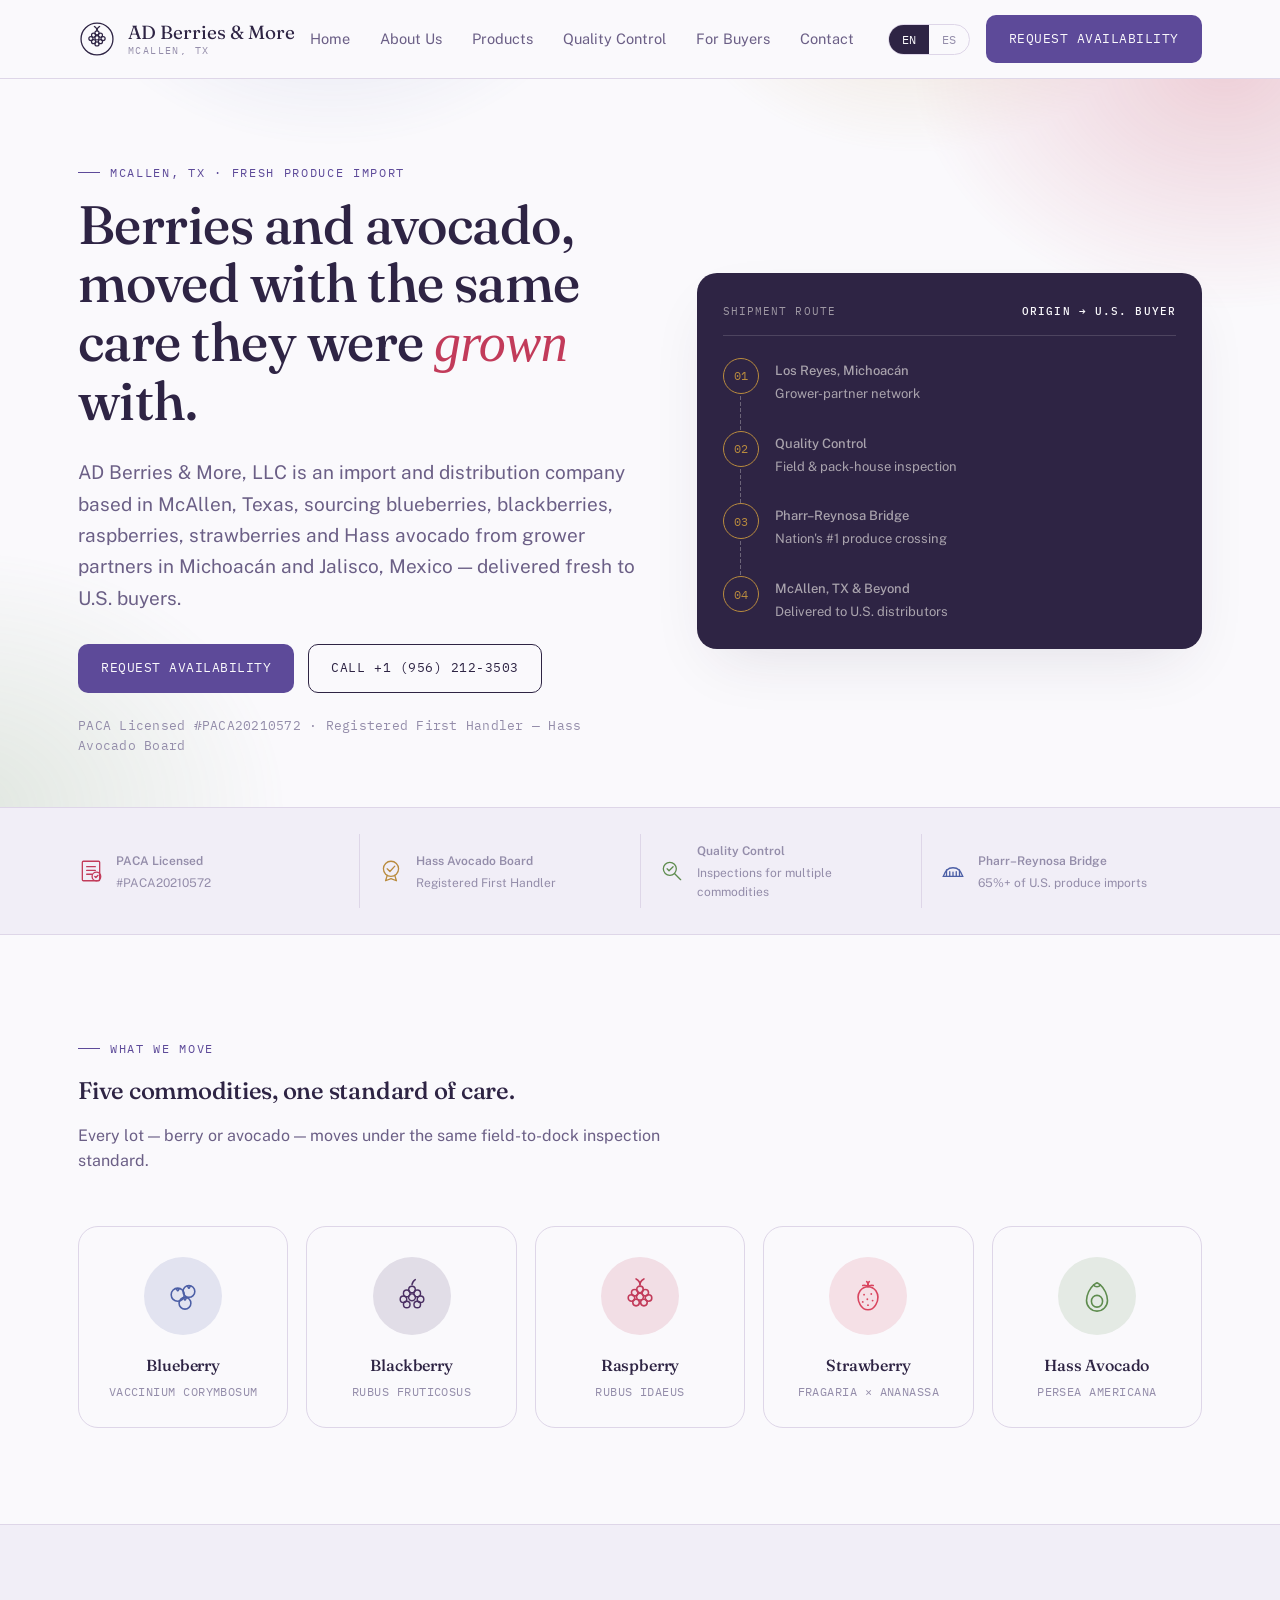
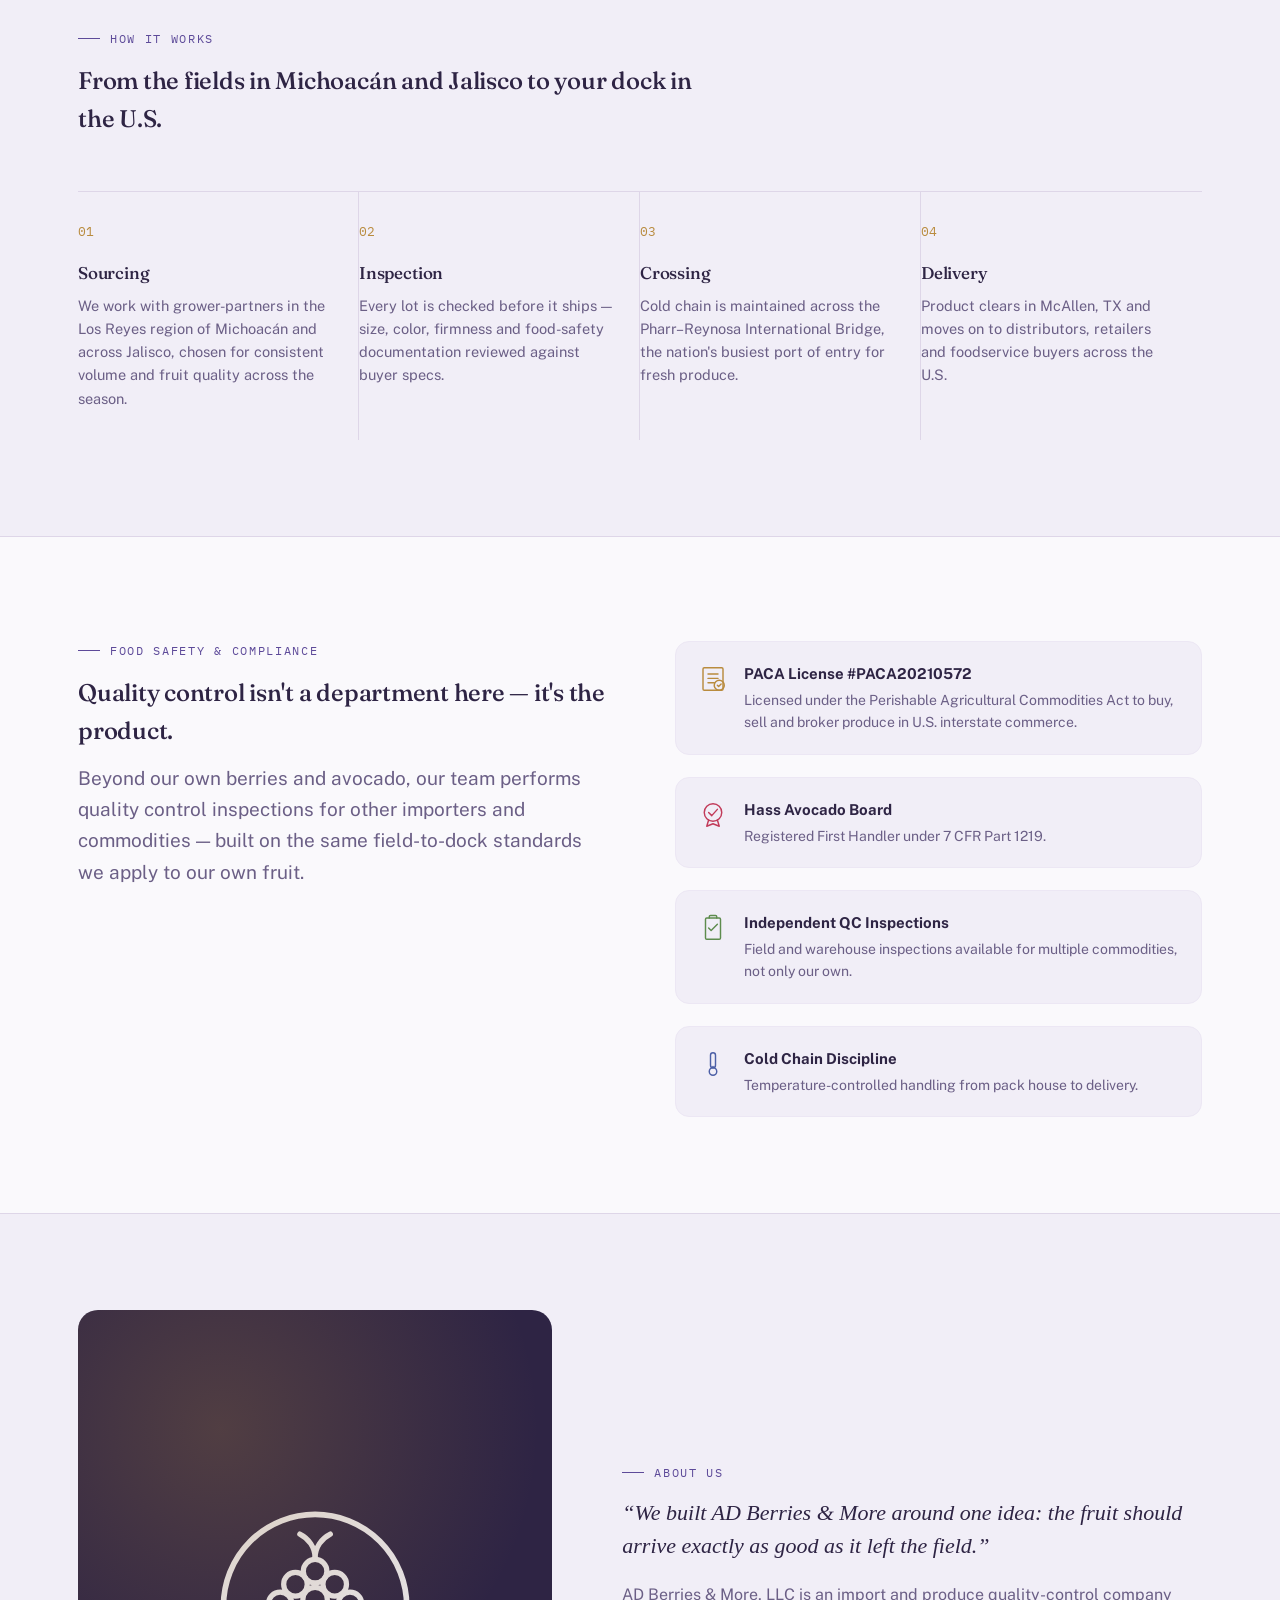
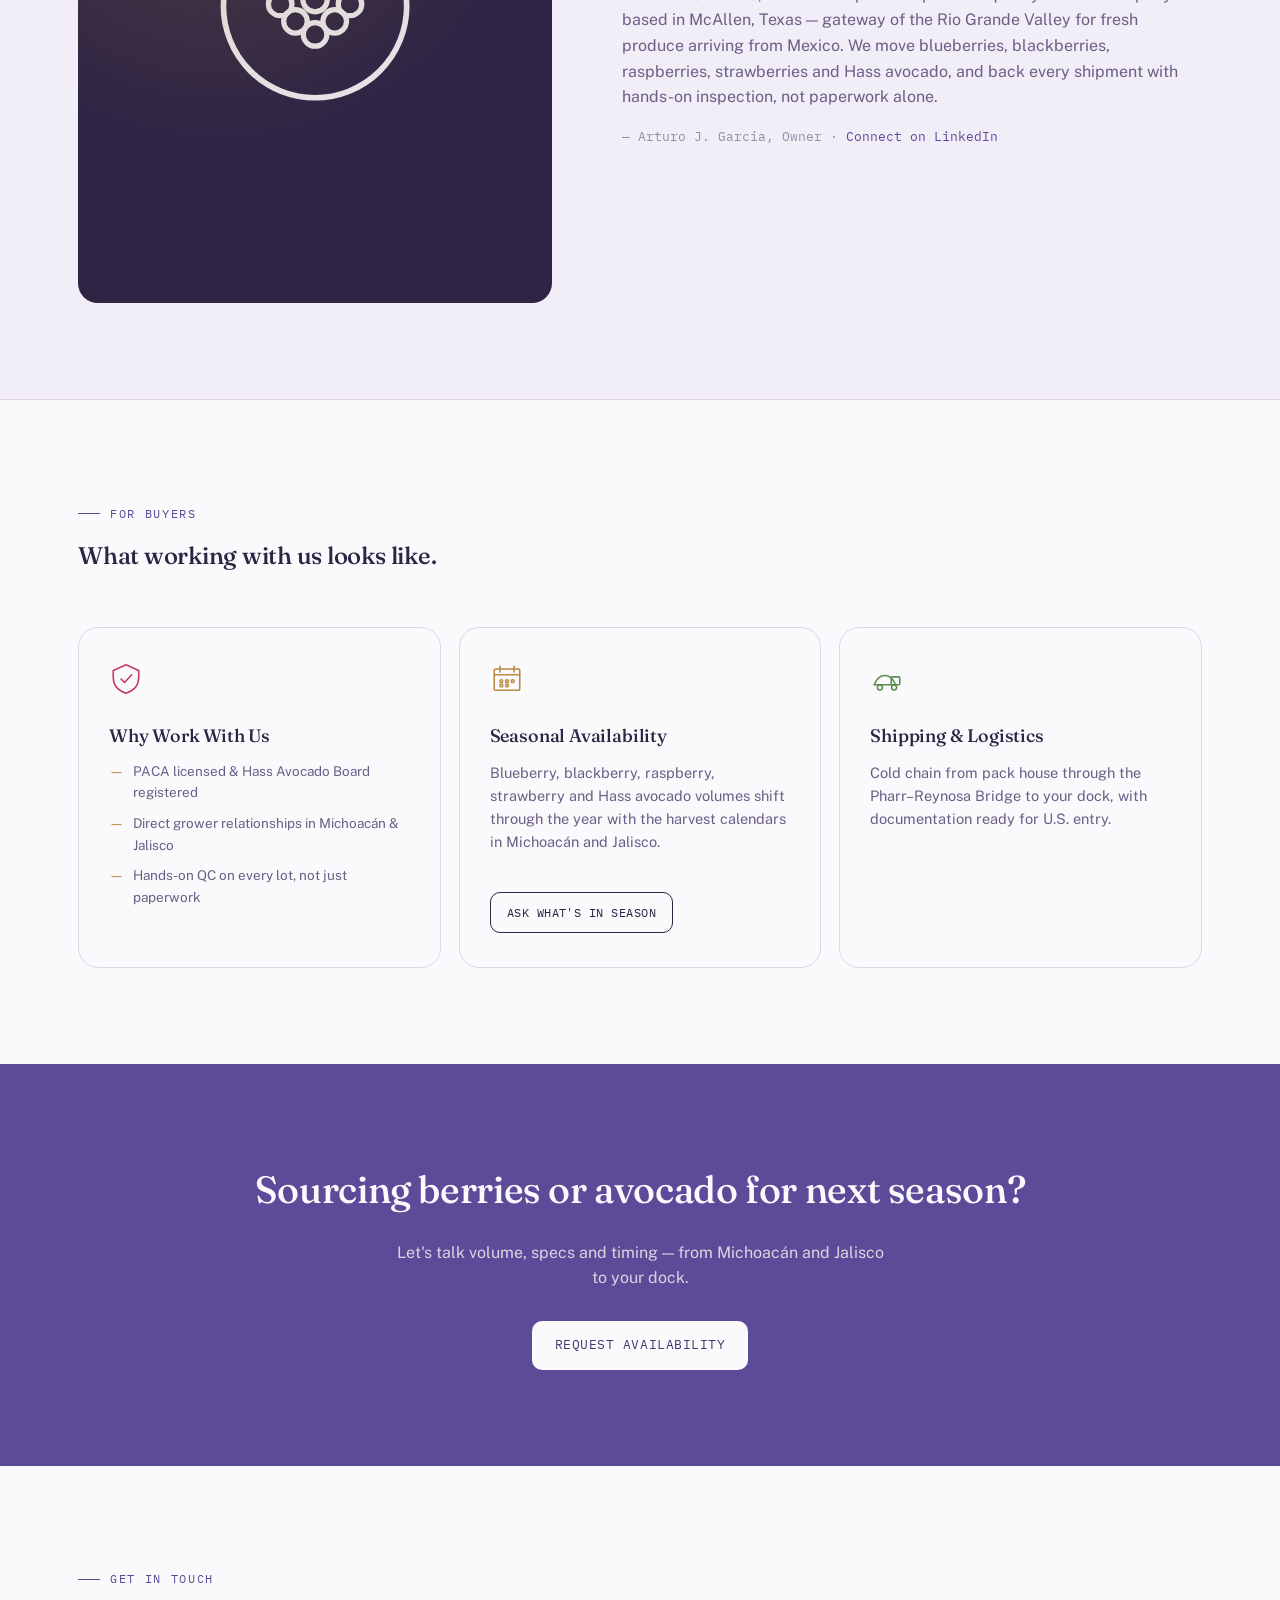
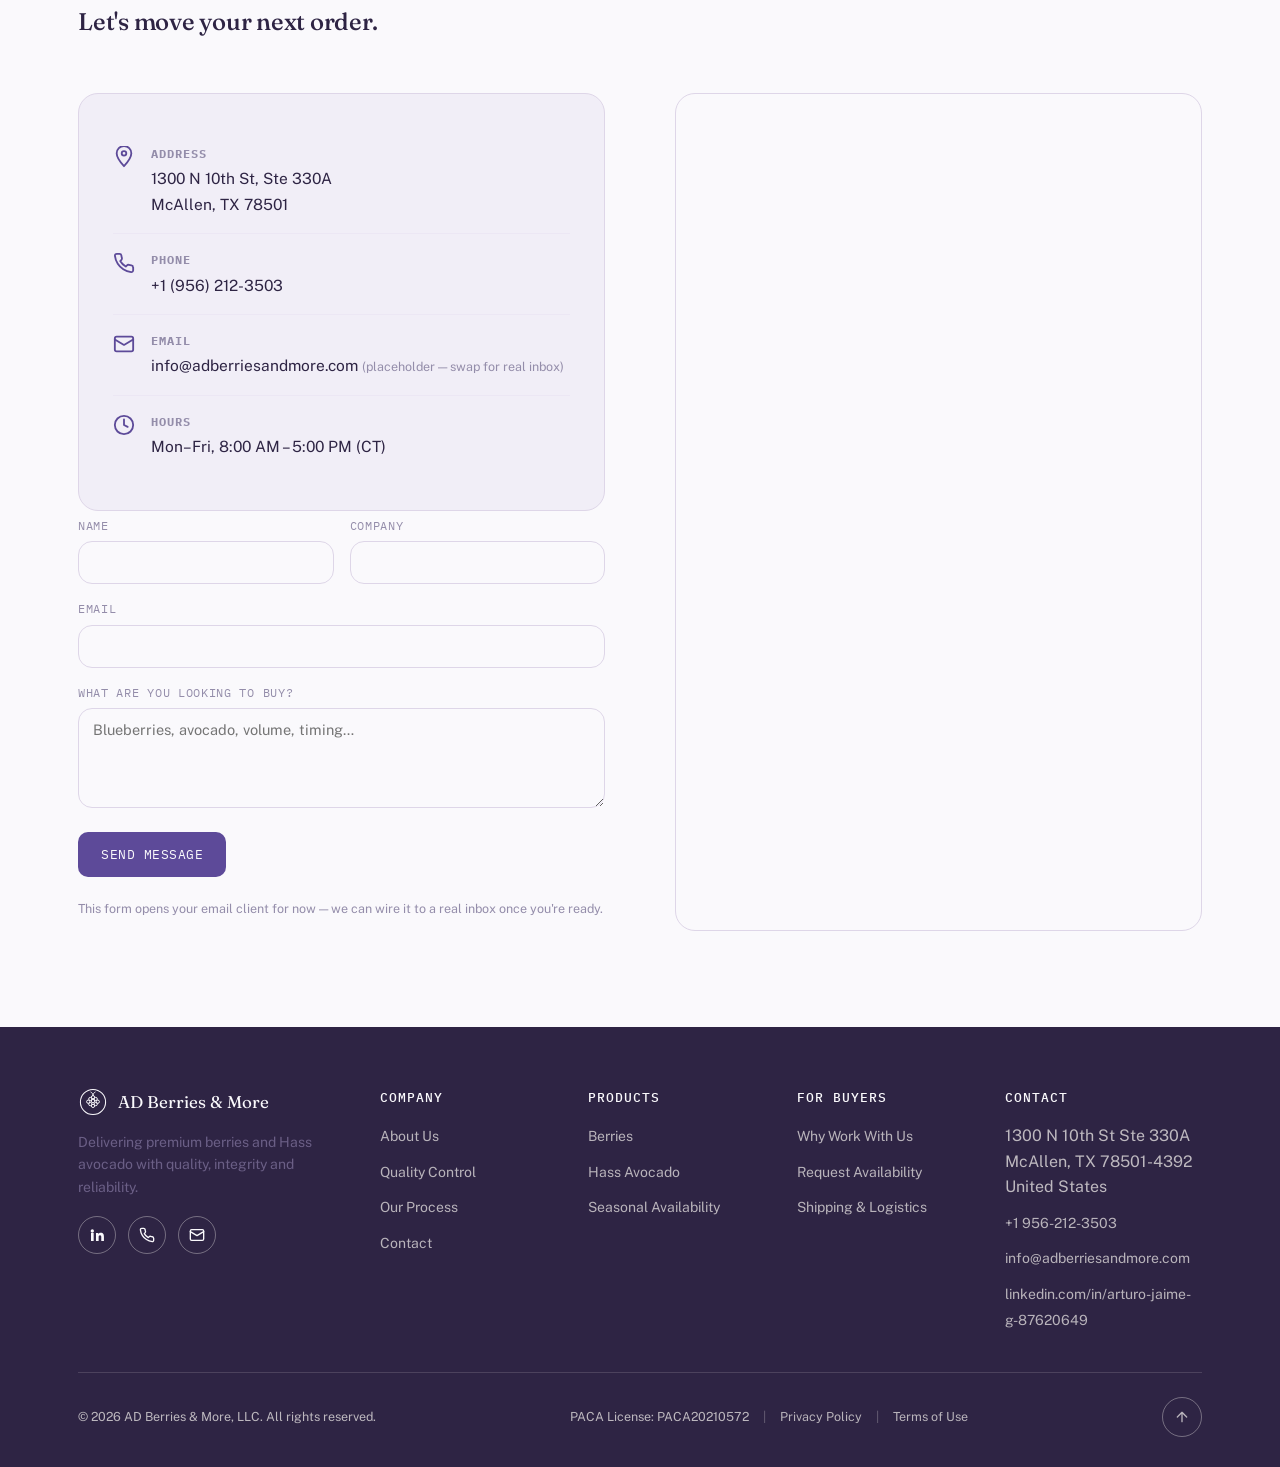
==== commit 39cfb7aa: "Add files via upload" ====
--- a/index.html
+++ b/index.html
@@ -13,7 +13,7 @@
      in this file with the real URL.
      ============================================================ -->
 <title>AD Berries & More | Berry &amp; Avocado Importer in McAllen, TX</title>
-<meta name="description" content="AD Berries & More, LLC imports blueberries, blackberries, raspberries, strawberries and Hass avocado from Michoacán, Mexico to McAllen, TX, with hands-on quality control for U.S. produce buyers." />
+<meta name="description" content="AD Berries & More, LLC imports blueberries, blackberries, raspberries, strawberries and Hass avocado from Michoacán and Jalisco, Mexico to McAllen, TX, with hands-on quality control for U.S. produce buyers." />
 <meta name="keywords" content="berry importer, avocado importer, McAllen TX produce, Michoacan berries, Hass avocado importer, produce quality control, Pharr bridge produce" />
 <meta name="robots" content="index, follow" />
 <meta name="author" content="AD Berries & More, LLC" />
@@ -27,7 +27,7 @@
 <meta property="og:type" content="website" />
 <meta property="og:site_name" content="AD Berries & More" />
 <meta property="og:title" content="AD Berries & More | Berry & Avocado Importer in McAllen, TX" />
-<meta property="og:description" content="Berries and Hass avocado, sourced in Michoacán and delivered fresh across the U.S. — with quality control built in." />
+<meta property="og:description" content="Berries and Hass avocado, sourced in Michoacán and Jalisco and delivered fresh across the U.S. — with quality control built in." />
 <meta property="og:url" content="https://www.adberriesandmore.com/" />
 <meta property="og:image" content="https://www.adberriesandmore.com/assets/img/og-image.jpg" />
 <meta property="og:image:width" content="1200" />
@@ -38,7 +38,7 @@
 <!-- Twitter -->
 <meta name="twitter:card" content="summary_large_image" />
 <meta name="twitter:title" content="AD Berries & More | Berry & Avocado Importer in McAllen, TX" />
-<meta name="twitter:description" content="Berries and Hass avocado, sourced in Michoacán and delivered fresh across the U.S. — with quality control built in." />
+<meta name="twitter:description" content="Berries and Hass avocado, sourced in Michoacán and Jalisco and delivered fresh across the U.S. — with quality control built in." />
 <meta name="twitter:image" content="https://www.adberriesandmore.com/assets/img/og-image.jpg" />
 
 <meta name="theme-color" content="#3E3340" />
@@ -66,7 +66,7 @@
   "url": "https://www.adberriesandmore.com/",
   "logo": "https://www.adberriesandmore.com/assets/img/mark.svg",
   "image": "https://www.adberriesandmore.com/assets/img/og-image.jpg",
-  "description": "Import and produce quality-control company based in McAllen, TX, sourcing blueberries, blackberries, raspberries, strawberries and Hass avocado from Michoacán, Mexico.",
+  "description": "Import and produce quality-control company based in McAllen, TX, sourcing blueberries, blackberries, raspberries, strawberries and Hass avocado from Michoacán and Jalisco, Mexico.",
   "address": {
     "@type": "PostalAddress",
     "streetAddress": "1300 N 10th St, Ste 330A",
@@ -162,8 +162,8 @@
           <span data-i18n="es">Berries y aguacate, movidos con el mismo cuidado con el que fueron <em>cultivados</em>.</span>
         </h1>
         <p class="lede">
-          <span data-i18n="en">AD Berries &amp; More, LLC is an import and distribution company based in McAllen, Texas, sourcing blueberries, blackberries, raspberries, strawberries and Hass avocado from grower partners in Michoacán, Mexico — delivered fresh to U.S. buyers.</span>
-          <span data-i18n="es">AD Berries &amp; More, LLC es una empresa de importación y distribución con sede en McAllen, Texas, que abastece blueberries, zarzamoras, frambuesas, fresas y aguacate Hass de productores aliados en Michoacán, México — entregados frescos a compradores en EE.UU.</span>
+          <span data-i18n="en">AD Berries &amp; More, LLC is an import and distribution company based in McAllen, Texas, sourcing blueberries, blackberries, raspberries, strawberries and Hass avocado from grower partners in Michoacán and Jalisco, Mexico — delivered fresh to U.S. buyers.</span>
+          <span data-i18n="es">AD Berries &amp; More, LLC es una empresa de importación y distribución con sede en McAllen, Texas, que abastece blueberries, zarzamoras, frambuesas, fresas y aguacate Hass de productores aliados en Michoacán y Jalisco, México — entregados frescos a compradores en EE.UU.</span>
         </p>
         <div class="hero-actions">
           <a class="btn btn-primary" href="#contacto">
@@ -267,38 +267,38 @@
       </div>
 
       <div class="product-grid reveal">
-        <div class="product-card">
-          <svg viewBox="0 0 64 64" fill="none" stroke="currentColor" stroke-width="2.4"><circle cx="24" cy="30" r="10"/><circle cx="41" cy="25" r="9"/><circle cx="35" cy="43" r="9"/>
-            <g stroke-linecap="round"><path d="M22 21l1.5 3M26 21l-1.5 3"/><path d="M39 17l1.5 3M43 17l-1.5 3"/><path d="M33 35l1.5 3M37 35l-1.5 3"/></g></svg>
+        <div class="product-card c-blueberry">
+          <div class="icon-badge"><svg viewBox="0 0 64 64" fill="none" stroke="currentColor" stroke-width="2.4"><circle cx="24" cy="30" r="10"/><circle cx="41" cy="25" r="9"/><circle cx="35" cy="43" r="9"/>
+            <g stroke-linecap="round"><path d="M22 21l1.5 3M26 21l-1.5 3"/><path d="M39 17l1.5 3M43 17l-1.5 3"/><path d="M33 35l1.5 3M37 35l-1.5 3"/></g></svg></div>
           <h3><span data-i18n="en">Blueberry</span><span data-i18n="es">Blueberry</span></h3>
           <p>Vaccinium corymbosum</p>
         </div>
-        <div class="product-card">
-          <svg viewBox="0 0 64 64" fill="none" stroke="currentColor" stroke-width="2.2"><g><circle cx="32" cy="22" r="5"/><circle cx="24" cy="28" r="5"/><circle cx="40" cy="28" r="5"/><circle cx="19" cy="37" r="5"/><circle cx="32" cy="34" r="5.2"/><circle cx="45" cy="37" r="5"/><circle cx="24" cy="45" r="5"/><circle cx="40" cy="45" r="5"/></g>
-            <path d="M32 15c0-4 2-6 5-8" stroke-linecap="round"/></svg>
+        <div class="product-card c-blackberry">
+          <div class="icon-badge"><svg viewBox="0 0 64 64" fill="none" stroke="currentColor" stroke-width="2.2"><g><circle cx="32" cy="22" r="5"/><circle cx="24" cy="28" r="5"/><circle cx="40" cy="28" r="5"/><circle cx="19" cy="37" r="5"/><circle cx="32" cy="34" r="5.2"/><circle cx="45" cy="37" r="5"/><circle cx="24" cy="45" r="5"/><circle cx="40" cy="45" r="5"/></g>
+            <path d="M32 15c0-4 2-6 5-8" stroke-linecap="round"/></svg></div>
           <h3><span data-i18n="en">Blackberry</span><span data-i18n="es">Zarzamora</span></h3>
           <p>Rubus fruticosus</p>
         </div>
-        <div class="product-card">
-          <svg viewBox="0 0 64 64" fill="none" stroke="currentColor" stroke-width="2.4"><g>
+        <div class="product-card c-raspberry">
+          <div class="icon-badge"><svg viewBox="0 0 64 64" fill="none" stroke="currentColor" stroke-width="2.4"><g>
             <circle cx="32" cy="22" r="5"/><circle cx="24" cy="27" r="5"/><circle cx="40" cy="27" r="5"/>
             <circle cx="19" cy="35" r="5"/><circle cx="32" cy="33" r="5.2"/><circle cx="45" cy="35" r="5"/>
             <circle cx="26" cy="42" r="5"/><circle cx="38" cy="42" r="5"/></g>
-            <path d="M32 15c0-4 2-7 6-9" stroke-linecap="round"/><path d="M32 15c0-4 -2-7 -6-9" stroke-linecap="round"/></svg>
+            <path d="M32 15c0-4 2-7 6-9" stroke-linecap="round"/><path d="M32 15c0-4 -2-7 -6-9" stroke-linecap="round"/></svg></div>
           <h3><span data-i18n="en">Raspberry</span><span data-i18n="es">Frambuesa</span></h3>
           <p>Rubus idaeus</p>
         </div>
-        <div class="product-card">
-          <svg viewBox="0 0 64 64" fill="none" stroke="currentColor" stroke-width="2.4" stroke-linejoin="round"><path d="M20 24c-4 6-4 14 0 21 4 7 8 8 12 8s8-1 12-8c4-7 4-15 0-21-4-5-8-6-12-6s-8 1-12 6Z"/>
+        <div class="product-card c-strawberry">
+          <div class="icon-badge"><svg viewBox="0 0 64 64" fill="none" stroke="currentColor" stroke-width="2.4" stroke-linejoin="round"><path d="M20 24c-4 6-4 14 0 21 4 7 8 8 12 8s8-1 12-8c4-7 4-15 0-21-4-5-8-6-12-6s-8 1-12 6Z"/>
             <path d="M32 18c-1-3 0-6 2-8M32 18c1-3 0-6-2-8M32 18c-2-2-5-3-8-2M32 18c2-2 5-3 8-2" stroke-linecap="round"/>
-            <g stroke="none" fill="currentColor"><circle cx="26" cy="30" r="1.4"/><circle cx="37" cy="29" r="1.4"/><circle cx="31" cy="37" r="1.4"/><circle cx="24" cy="41" r="1.4"/><circle cx="39" cy="39" r="1.4"/><circle cx="32" cy="46" r="1.4"/></g></svg>
+            <g stroke="none" fill="currentColor"><circle cx="26" cy="30" r="1.4"/><circle cx="37" cy="29" r="1.4"/><circle cx="31" cy="37" r="1.4"/><circle cx="24" cy="41" r="1.4"/><circle cx="39" cy="39" r="1.4"/><circle cx="32" cy="46" r="1.4"/></g></svg></div>
           <h3><span data-i18n="en">Strawberry</span><span data-i18n="es">Fresa</span></h3>
           <p>Fragaria × ananassa</p>
         </div>
-        <div class="product-card">
-          <svg viewBox="0 0 64 64" fill="none" stroke="currentColor" stroke-width="2.4" stroke-linejoin="round"><path d="M27 15c-6 5-11 15-11 24a16 16 0 0 0 32 0c0-9-5-19-11-24-3-2-4-3-5-3s-2 1-5 3Z"/>
+        <div class="product-card c-avocado">
+          <div class="icon-badge"><svg viewBox="0 0 64 64" fill="none" stroke="currentColor" stroke-width="2.4" stroke-linejoin="round"><path d="M27 15c-6 5-11 15-11 24a16 16 0 0 0 32 0c0-9-5-19-11-24-3-2-4-3-5-3s-2 1-5 3Z"/>
             <ellipse cx="32" cy="40" rx="8.5" ry="9"/>
-            <path d="M27 15c1 2 3 3 5 3s4-1 5-3" stroke-linecap="round"/></svg>
+            <path d="M27 15c1 2 3 3 5 3s4-1 5-3" stroke-linecap="round"/></svg></div>
           <h3><span data-i18n="en">Hass Avocado</span><span data-i18n="es">Aguacate Hass</span></h3>
           <p>Persea americana</p>
         </div>
@@ -312,8 +312,8 @@
       <div class="section-head reveal">
         <p class="eyebrow"><span data-i18n="en">How It Works</span><span data-i18n="es">Cómo Trabajamos</span></p>
         <h2>
-          <span data-i18n="en">From the field in Michoacán to your dock in the U.S.</span>
-          <span data-i18n="es">Del campo en Michoacán a tu andén en EE.UU.</span>
+          <span data-i18n="en">From the fields in Michoacán and Jalisco to your dock in the U.S.</span>
+          <span data-i18n="es">De los campos en Michoacán y Jalisco a tu andén en EE.UU.</span>
         </h2>
       </div>
 
@@ -321,8 +321,8 @@
         <div class="process-item">
           <span class="process-num">01</span>
           <h3><span data-i18n="en">Sourcing</span><span data-i18n="es">Abastecimiento</span></h3>
-          <p><span data-i18n="en">We work with grower-partners in the Los Reyes region of Michoacán, chosen for consistent volume and fruit quality across the season.</span>
-          <span data-i18n="es">Trabajamos con productores aliados en la región de Los Reyes, Michoacán, elegidos por su volumen constante y calidad de fruta durante toda la temporada.</span></p>
+          <p><span data-i18n="en">We work with grower-partners in the Los Reyes region of Michoacán and across Jalisco, chosen for consistent volume and fruit quality across the season.</span>
+          <span data-i18n="es">Trabajamos con productores aliados en la región de Los Reyes, Michoacán, y en Jalisco, elegidos por su volumen constante y calidad de fruta durante toda la temporada.</span></p>
         </div>
         <div class="process-item">
           <span class="process-num">02</span>
@@ -440,14 +440,14 @@
           <h3><span data-i18n="en">Why Work With Us</span><span data-i18n="es">Por Qué Trabajar Con Nosotros</span></h3>
           <ul>
             <li><span data-i18n="en">PACA licensed &amp; Hass Avocado Board registered</span><span data-i18n="es">Licencia PACA y registro en Hass Avocado Board</span></li>
-            <li><span data-i18n="en">Direct grower relationships in Michoacán</span><span data-i18n="es">Relación directa con productores en Michoacán</span></li>
+            <li><span data-i18n="en">Direct grower relationships in Michoacán &amp; Jalisco</span><span data-i18n="es">Relación directa con productores en Michoacán y Jalisco</span></li>
             <li><span data-i18n="en">Hands-on QC on every lot, not just paperwork</span><span data-i18n="es">Control de calidad directo en cada lote, no solo papeleo</span></li>
           </ul>
         </div>
         <div class="buyer-card">
           <svg viewBox="0 0 48 48" fill="none" stroke="currentColor" stroke-width="2.2" stroke-linecap="round" stroke-linejoin="round"><rect x="6" y="10" width="36" height="30" rx="2"/><path d="M6 18h36"/><path d="M14 6v8M34 6v8"/><circle cx="16" cy="27" r="2"/><circle cx="24" cy="27" r="2"/><circle cx="32" cy="27" r="2"/><circle cx="16" cy="33" r="2"/><circle cx="24" cy="33" r="2"/></svg>
           <h3><span data-i18n="en">Seasonal Availability</span><span data-i18n="es">Disponibilidad de Temporada</span></h3>
-          <p><span data-i18n="en">Blueberry, blackberry, raspberry, strawberry and Hass avocado volumes shift through the year with the Michoacán harvest calendar.</span><span data-i18n="es">Los volúmenes de blueberry, zarzamora, frambuesa, fresa y aguacate Hass cambian durante el año según el calendario de cosecha en Michoacán.</span></p>
+          <p><span data-i18n="en">Blueberry, blackberry, raspberry, strawberry and Hass avocado volumes shift through the year with the harvest calendars in Michoacán and Jalisco.</span><span data-i18n="es">Los volúmenes de blueberry, zarzamora, frambuesa, fresa y aguacate Hass cambian durante el año según los calendarios de cosecha en Michoacán y Jalisco.</span></p>
           <a class="btn btn-ghost" href="#contacto" style="font-size:12px; padding:10px 16px;">
             <span data-i18n="en">Ask What's In Season</span><span data-i18n="es">Consulta la Temporada</span>
           </a>
@@ -469,8 +469,8 @@
         <span data-i18n="es">¿Buscas berries o aguacate para la próxima temporada?</span>
       </h2>
       <p>
-        <span data-i18n="en">Let's talk volume, specs and timing — from Michoacán to your dock.</span>
-        <span data-i18n="es">Hablemos de volumen, especificaciones y tiempos — de Michoacán a tu andén.</span>
+        <span data-i18n="en">Let's talk volume, specs and timing — from Michoacán and Jalisco to your dock.</span>
+        <span data-i18n="es">Hablemos de volumen, especificaciones y tiempos — de Michoacán y Jalisco a tu andén.</span>
       </p>
       <div class="hero-actions">
         <a class="btn btn-primary" href="#contacto">
@@ -648,8 +648,8 @@
 <script>
   window.__ADB_TITLE_EN__ = "AD Berries & More | Berry & Avocado Importer in McAllen, TX";
   window.__ADB_TITLE_ES__ = "AD Berries & More | Importadora de Berries y Aguacate en McAllen, TX";
-  window.__ADB_DESC_EN__ = "AD Berries & More, LLC imports blueberries, blackberries, raspberries, strawberries and Hass avocado from Michoacán, Mexico to McAllen, TX, with hands-on quality control for U.S. produce buyers.";
-  window.__ADB_DESC_ES__ = "AD Berries & More, LLC importa blueberries, zarzamoras, frambuesas, fresas y aguacate Hass desde Michoacán, México hacia McAllen, TX, con control de calidad directo para compradores en EE.UU.";
+  window.__ADB_DESC_EN__ = "AD Berries & More, LLC imports blueberries, blackberries, raspberries, strawberries and Hass avocado from Michoacán and Jalisco, Mexico to McAllen, TX, with hands-on quality control for U.S. produce buyers.";
+  window.__ADB_DESC_ES__ = "AD Berries & More, LLC importa blueberries, zarzamoras, frambuesas, fresas y aguacate Hass desde Michoacán y Jalisco, México hacia McAllen, TX, con control de calidad directo para compradores en EE.UU.";
   window.__ADB_EMAIL__ = "info@adberriesandmore.com";
 </script>
 <script src="/assets/script.js"></script>
--- a/assets/style.css
+++ b/assets/style.css
@@ -0,0 +1,520 @@
+/* ============================================================
+   AD Berries & More — Design tokens
+   Purple/violet palette to match approved brand direction.
+   Paper ground, violet primary accent, gold for seals/certifications.
+   ============================================================ */
+:root {
+  --ink: #2E2444;
+  --ink-soft: #6B5F86;
+  --ink-faint: #948DAA;
+  --paper: #FAF9FC;
+  --paper-raised: #F1EEF7;
+  --paper-deep: #E7E1F0;
+  --berry: #5D4A99;
+  --berry-deep: #46386F;
+  --sage: #5F7052;
+  --sage-deep: #495A3D;
+  --gold: #B98B3E;
+  --line: #DED6E8;
+  --line-soft: #ECE7F4;
+  --shadow: rgba(46, 36, 68, 0.12);
+
+  /* fresh-fruit accent colors — used on product icons/badges to add life */
+  --c-blueberry: #4C5FA6;
+  --c-blackberry: #4A2F63;
+  --c-raspberry: #C23B5A;
+  --c-strawberry: #D9455F;
+  --c-avocado: #5E8C4E;
+
+  --radius-lg: 20px;
+  --radius-md: 14px;
+
+  --font-display: "Fraunces", "Iowan Old Style", Georgia, serif;
+  --font-body: "Public Sans", "Helvetica Neue", Arial, sans-serif;
+  --font-mono: "IBM Plex Mono", "SFMono-Regular", Menlo, monospace;
+
+  --container: 1180px;
+  --radius: 10px;
+}
+
+* { box-sizing: border-box; }
+html { scroll-behavior: smooth; }
+
+@media (prefers-reduced-motion: reduce) {
+  html { scroll-behavior: auto; }
+  *, *::before, *::after { animation-duration: 0.001ms !important; animation-iteration-count: 1 !important; transition-duration: 0.001ms !important; scroll-behavior: auto !important; }
+}
+
+body {
+  margin: 0;
+  background: var(--paper);
+  color: var(--ink);
+  font-family: var(--font-body);
+  font-size: 16px;
+  line-height: 1.6;
+  -webkit-font-smoothing: antialiased;
+}
+
+img { max-width: 100%; display: block; }
+a { color: inherit; }
+
+.wrap {
+  max-width: var(--container);
+  margin: 0 auto;
+  padding: 0 28px;
+}
+
+h1, h2, h3, h4 {
+  font-family: var(--font-display);
+  font-weight: 500;
+  letter-spacing: -0.01em;
+  margin: 0 0 0.5em;
+  color: var(--ink);
+}
+
+.eyebrow {
+  font-family: var(--font-mono);
+  font-size: 12px;
+  letter-spacing: 0.14em;
+  text-transform: uppercase;
+  color: var(--berry);
+  display: inline-flex;
+  align-items: center;
+  gap: 10px;
+  margin-bottom: 14px;
+}
+.eyebrow::before {
+  content: "";
+  width: 22px;
+  height: 1px;
+  background: var(--berry);
+  display: inline-block;
+}
+
+p { margin: 0 0 1em; color: var(--ink-soft); }
+.lede { font-size: 19px; line-height: 1.65; max-width: 52ch; }
+
+.visually-hidden {
+  position: absolute; width: 1px; height: 1px; overflow: hidden;
+  clip: rect(0 0 0 0); white-space: nowrap;
+}
+
+/* Skip link */
+.skip-link {
+  position: absolute; left: -999px; top: 0; background: var(--ink);
+  color: var(--paper); padding: 10px 16px; z-index: 200; border-radius: 0 0 4px 0;
+}
+.skip-link:focus { left: 0; }
+
+/* Focus visibility */
+a:focus-visible, button:focus-visible, [tabindex]:focus-visible {
+  outline: 2px solid var(--berry);
+  outline-offset: 3px;
+}
+
+/* ---------- Buttons ---------- */
+.btn {
+  display: inline-flex;
+  align-items: center;
+  gap: 8px;
+  font-family: var(--font-mono);
+  font-size: 13px;
+  letter-spacing: 0.04em;
+  text-transform: uppercase;
+  padding: 13px 22px;
+  border-radius: var(--radius);
+  border: 1px solid transparent;
+  cursor: pointer;
+  text-decoration: none;
+  transition: transform 0.15s ease, background 0.2s ease, color 0.2s ease, border-color .2s ease;
+}
+.btn-primary { background: var(--berry); color: var(--paper); }
+.btn-primary:hover { background: var(--berry-deep); transform: translateY(-1px); }
+.btn-ghost { border-color: var(--ink); color: var(--ink); background: transparent; }
+.btn-ghost:hover { border-color: var(--berry); color: var(--berry); }
+.btn-ghost.on-dark { border-color: rgba(251,248,243,0.55); color: var(--paper); }
+.btn-ghost.on-dark:hover { border-color: var(--paper); }
+
+/* ---------- Header ---------- */
+.site-header {
+  position: sticky; top: 0; z-index: 100;
+  background: var(--paper);
+  border-bottom: 1px solid var(--line);
+}
+.site-header .wrap {
+  display: flex; align-items: center; justify-content: space-between;
+  height: 78px;
+}
+.brand { display: flex; align-items: center; gap: 12px; text-decoration: none; }
+.brand svg { width: 38px; height: 38px; flex-shrink: 0; }
+.brand-word {
+  font-family: var(--font-display);
+  font-size: 19px;
+  color: var(--ink);
+  line-height: 1.1;
+}
+.brand-word small {
+  display: block;
+  font-family: var(--font-mono);
+  font-size: 10px;
+  letter-spacing: 0.14em;
+  text-transform: uppercase;
+  color: var(--ink-faint);
+  margin-top: 2px;
+}
+
+.main-nav { display: flex; align-items: center; gap: 34px; }
+.main-nav ul { list-style: none; display: flex; gap: 30px; margin: 0; padding: 0; }
+.main-nav a {
+  text-decoration: none; color: var(--ink-soft); font-size: 14.5px;
+  position: relative; padding-bottom: 4px;
+}
+.main-nav a:hover { color: var(--berry); }
+
+.header-actions { display: flex; align-items: center; gap: 16px; }
+
+.lang-toggle {
+  font-family: var(--font-mono); font-size: 12px; letter-spacing: 0.06em;
+  display: inline-flex; border: 1px solid var(--line); border-radius: 999px; overflow: hidden;
+}
+.lang-toggle button {
+  background: none; border: none; padding: 7px 13px; cursor: pointer;
+  color: var(--ink-faint); font-family: inherit; font-size: inherit;
+}
+.lang-toggle button[aria-pressed="true"] { background: var(--ink); color: var(--paper); }
+
+.nav-toggle {
+  display: none; background: none; border: 1px solid var(--line); border-radius: 4px;
+  width: 40px; height: 40px; cursor: pointer; padding: 0;
+  align-items: center; justify-content: center;
+}
+.nav-toggle span, .nav-toggle span::before, .nav-toggle span::after {
+  display: block; width: 18px; height: 1.5px; background: var(--ink); position: relative;
+  transition: transform .2s ease;
+}
+.nav-toggle span::before, .nav-toggle span::after { content: ""; position: absolute; left: 0; }
+.nav-toggle span::before { top: -6px; }
+.nav-toggle span::after { top: 6px; }
+
+/* ---------- Hero ---------- */
+.hero {
+  padding: 76px 0 40px;
+  position: relative;
+  overflow: hidden;
+  background: var(--paper);
+}
+.hero::before {
+  content: "";
+  position: absolute; inset: -10% -10% auto -10%; height: 130%;
+  z-index: 0; pointer-events: none;
+  background:
+    radial-gradient(480px 380px at 88% 6%, color-mix(in srgb, var(--c-raspberry) 22%, transparent), transparent 65%),
+    radial-gradient(420px 340px at 68% -6%, color-mix(in srgb, var(--gold) 22%, transparent), transparent 60%),
+    radial-gradient(520px 420px at 6% 85%, color-mix(in srgb, var(--c-avocado) 16%, transparent), transparent 62%),
+    radial-gradient(460px 360px at 30% -8%, color-mix(in srgb, var(--c-blueberry) 16%, transparent), transparent 60%);
+  filter: blur(2px);
+}
+.hero .wrap { position: relative; z-index: 1; display: grid; grid-template-columns: 1.05fr 0.95fr; gap: 60px; align-items: center; }
+.hero h1 { font-size: clamp(34px, 4.4vw, 54px); line-height: 1.08; }
+.hero h1 em { font-style: italic; color: var(--c-raspberry); }
+.hero-actions { display: flex; gap: 14px; margin-top: 30px; flex-wrap: wrap; }
+.hero-note { margin-top: 22px; font-family: var(--font-mono); font-size: 12.5px; color: var(--ink-faint); letter-spacing: 0.02em; }
+
+/* Route / manifest signature graphic */
+.route-card {
+  background: var(--ink);
+  color: var(--paper);
+  border-radius: var(--radius-lg);
+  padding: 30px 26px 26px;
+  box-shadow: 0 24px 60px -20px var(--shadow);
+}
+.route-card__head {
+  display: flex; justify-content: space-between; align-items: baseline;
+  font-family: var(--font-mono); font-size: 11px; letter-spacing: 0.1em; text-transform: uppercase;
+  color: rgba(251,248,243,0.55); border-bottom: 1px solid rgba(251,248,243,0.15); padding-bottom: 14px; margin-bottom: 22px;
+}
+.route-card__head strong { color: var(--paper); font-weight: 500; }
+
+.route {
+  position: relative;
+  display: flex;
+  flex-direction: column;
+  gap: 0;
+}
+.route-stop {
+  display: flex;
+  gap: 16px;
+  position: relative;
+  padding-bottom: 26px;
+}
+.route-stop:last-child { padding-bottom: 0; }
+.route-stop::before {
+  content: "";
+  position: absolute;
+  left: 17px; top: 38px; bottom: 0;
+  width: 1px;
+  background-image: linear-gradient(rgba(251,248,243,0.3) 60%, transparent 0%);
+  background-size: 1px 6px;
+  background-repeat: repeat-y;
+}
+.route-stop:last-child::before { display: none; }
+.route-ring {
+  flex-shrink: 0;
+  width: 36px; height: 36px; border-radius: 50%;
+  border: 1.5px solid var(--gold);
+  display: flex; align-items: center; justify-content: center;
+  font-family: var(--font-mono); font-size: 12px; color: var(--gold);
+  background: var(--ink);
+  position: relative; z-index: 1;
+}
+.route-stop-body strong { display: block; font-size: 15px; color: var(--paper); font-weight: 500; }
+.route-stop-body span { display: block; font-size: 13px; color: rgba(251,248,243,0.6); margin-top: 2px; }
+
+/* ---------- Trust strip ---------- */
+.trust-strip {
+  border-top: 1px solid var(--line);
+  border-bottom: 1px solid var(--line);
+  background: var(--paper-raised);
+}
+.trust-strip .wrap {
+  display: grid; grid-template-columns: repeat(4, 1fr);
+  padding: 26px 28px;
+}
+.trust-item { display: flex; align-items: center; gap: 12px; padding: 6px 18px; border-left: 1px solid var(--line); }
+.trust-item:first-child { border-left: none; padding-left: 0; }
+.trust-item svg { width: 26px; height: 26px; flex-shrink: 0; color: var(--berry); }
+.trust-item:nth-child(1) svg { color: var(--c-raspberry); }
+.trust-item:nth-child(2) svg { color: var(--gold); }
+.trust-item:nth-child(3) svg { color: var(--c-avocado); }
+.trust-item:nth-child(4) svg { color: var(--c-blueberry); }
+.trust-item strong { display: block; font-size: 13.5px; color: var(--ink); font-weight: 600; }
+.trust-item span { display: block; font-size: 12px; color: var(--ink-faint); margin-top: 2px; }
+
+/* ---------- Sections ---------- */
+section { padding: 96px 0; }
+.section-head { max-width: 640px; margin-bottom: 52px; }
+.section-head.center { margin-left: auto; margin-right: auto; text-align: center; }
+
+/* Products */
+.product-grid {
+  display: grid; grid-template-columns: repeat(5, 1fr); gap: 18px;
+}
+.product-card {
+  background: var(--paper);
+  border: 1px solid var(--line);
+  border-radius: var(--radius-lg);
+  padding: 30px 18px 26px;
+  text-align: center;
+  transition: transform .22s ease, box-shadow .22s ease, border-color .22s ease;
+}
+.product-card:hover { transform: translateY(-5px); box-shadow: 0 20px 34px -18px var(--shadow); border-color: transparent; }
+.product-card .icon-badge {
+  width: 78px; height: 78px; border-radius: 50%; margin: 0 auto 18px;
+  display: flex; align-items: center; justify-content: center;
+  background: var(--badge-bg, var(--paper-raised));
+}
+.product-card svg { width: 42px; height: 42px; color: var(--badge-fg, var(--ink)); }
+.product-card h3 { font-size: 16px; margin-bottom: 4px; }
+.product-card p { font-family: var(--font-mono); font-size: 11.5px; letter-spacing: 0.04em; color: var(--ink-faint); margin: 0; text-transform: uppercase; }
+.product-card.c-blueberry .icon-badge { background: color-mix(in srgb, var(--c-blueberry) 14%, var(--paper)); }
+.product-card.c-blueberry svg { color: var(--c-blueberry); }
+.product-card.c-blackberry .icon-badge { background: color-mix(in srgb, var(--c-blackberry) 14%, var(--paper)); }
+.product-card.c-blackberry svg { color: var(--c-blackberry); }
+.product-card.c-raspberry .icon-badge { background: color-mix(in srgb, var(--c-raspberry) 14%, var(--paper)); }
+.product-card.c-raspberry svg { color: var(--c-raspberry); }
+.product-card.c-strawberry .icon-badge { background: color-mix(in srgb, var(--c-strawberry) 14%, var(--paper)); }
+.product-card.c-strawberry svg { color: var(--c-strawberry); }
+.product-card.c-avocado .icon-badge { background: color-mix(in srgb, var(--c-avocado) 14%, var(--paper)); }
+.product-card.c-avocado svg { color: var(--c-avocado); }
+
+/* Process */
+.process-list { display: grid; grid-template-columns: repeat(4, 1fr); gap: 0; counter-reset: step; border-top: 1px solid var(--line); }
+.process-item { padding: 30px 26px 30px 0; border-right: 1px solid var(--line); position: relative; }
+.process-item:last-child { border-right: none; }
+.process-num {
+  font-family: var(--font-mono); font-size: 13px; color: var(--gold);
+  display: block; margin-bottom: 16px;
+}
+.process-item h3 { font-size: 17px; margin-bottom: 8px; }
+.process-item p { font-size: 14.5px; margin: 0; }
+
+/* Quality / compliance */
+.quality-block { display: grid; grid-template-columns: 1fr 1fr; gap: 70px; align-items: start; }
+.seal-list { display: flex; flex-direction: column; gap: 22px; margin-top: 8px; }
+.seal {
+  display: flex; gap: 16px; align-items: flex-start;
+  padding: 20px 22px; background: var(--paper-raised); border-radius: var(--radius-md); border: 1px solid var(--line-soft);
+}
+.seal svg { width: 30px; height: 30px; color: var(--sage); flex-shrink: 0; margin-top: 2px; }
+.seal:nth-child(1) svg { color: var(--gold); }
+.seal:nth-child(2) svg { color: var(--c-raspberry); }
+.seal:nth-child(3) svg { color: var(--c-avocado); }
+.seal:nth-child(4) svg { color: var(--c-blueberry); }
+.seal strong { display: block; font-size: 15px; margin-bottom: 3px; }
+.seal p { font-size: 14px; margin: 0; }
+
+/* About */
+.about-block { display: grid; grid-template-columns: 0.9fr 1.1fr; gap: 70px; align-items: center; }
+.about-figure {
+  aspect-ratio: 4/5; background: var(--ink); border-radius: var(--radius-lg);
+  display: flex; align-items: center; justify-content: center; position: relative; overflow: hidden;
+}
+.about-figure svg { width: 46%; color: var(--paper); opacity: 0.9; }
+.about-figure::after {
+  content: ""; position: absolute; inset: 0;
+  background: radial-gradient(circle at 30% 20%, rgba(185,139,62,0.25), transparent 55%);
+}
+.about-quote {
+  font-family: var(--font-display); font-style: italic; font-size: 22px; line-height: 1.5;
+  color: var(--ink); margin-bottom: 20px;
+}
+.about-sign { font-family: var(--font-mono); font-size: 12.5px; color: var(--ink-faint); }
+.about-sign a { color: var(--berry); text-decoration: none; border-bottom: 1px solid transparent; }
+.about-sign a:hover { border-bottom-color: var(--berry); }
+
+/* CTA band */
+.cta-band { background: var(--berry); color: var(--paper); text-align: center; }
+.cta-band h2 { color: var(--paper); font-size: clamp(26px, 3.4vw, 38px); }
+.cta-band p { color: rgba(251,248,243,0.8); max-width: 50ch; margin-left: auto; margin-right: auto; }
+.cta-band .hero-actions { justify-content: center; }
+.cta-band .btn-primary { background: var(--paper); color: var(--berry-deep); }
+.cta-band .btn-primary:hover { background: var(--paper-deep); }
+
+/* Contact */
+.contact-grid { display: grid; grid-template-columns: 1fr 1fr; gap: 70px; }
+.contact-card {
+  border: 1px solid var(--line); border-radius: var(--radius-lg); padding: 34px;
+  background: var(--paper-raised);
+}
+.contact-row { display: flex; gap: 16px; padding: 16px 0; border-bottom: 1px solid var(--line-soft); }
+.contact-row:last-child { border-bottom: none; }
+.contact-row svg { width: 22px; height: 22px; color: var(--berry); flex-shrink: 0; margin-top: 2px; }
+.contact-row strong { display: block; font-size: 12px; text-transform: uppercase; letter-spacing: 0.08em; font-family: var(--font-mono); color: var(--ink-faint); margin-bottom: 3px; }
+.contact-row a, .contact-row span.value { font-size: 15.5px; color: var(--ink); text-decoration: none; }
+.contact-row a:hover { color: var(--berry); }
+
+.map-frame {
+  border: 1px solid var(--line); border-radius: var(--radius-lg); overflow: hidden; height: 100%; min-height: 320px;
+}
+.map-frame iframe { width: 100%; height: 100%; min-height: 320px; border: 0; filter: grayscale(0.3) contrast(1.05); }
+
+form.contact-form { display: grid; gap: 16px; margin-top: 6px; }
+form.contact-form label { font-family: var(--font-mono); font-size: 11.5px; text-transform: uppercase; letter-spacing: 0.06em; color: var(--ink-faint); display: block; margin-bottom: 6px; }
+form.contact-form input, form.contact-form select, form.contact-form textarea {
+  width: 100%; padding: 12px 14px; border: 1px solid var(--line); border-radius: var(--radius-md);
+  font-family: var(--font-body); font-size: 14.5px; background: var(--paper); color: var(--ink);
+}
+form.contact-form input:focus, form.contact-form select:focus, form.contact-form textarea:focus {
+  outline: none; border-color: var(--berry);
+}
+form.contact-form textarea { resize: vertical; min-height: 100px; }
+.form-row-2 { display: grid; grid-template-columns: 1fr 1fr; gap: 16px; }
+.form-note { font-size: 12.5px; color: var(--ink-faint); margin-top: 6px; }
+
+/* ---------- Footer ---------- */
+.site-footer { background: var(--ink); color: rgba(251,248,243,0.7); padding: 60px 0 30px; }
+.footer-top { display: grid; grid-template-columns: 1.3fr 0.85fr 0.85fr 0.85fr 0.95fr; gap: 32px; padding-bottom: 40px; border-bottom: 1px solid rgba(251,248,243,0.14); }
+.footer-brand { display: flex; align-items: center; gap: 10px; margin-bottom: 14px; }
+.footer-brand svg { width: 30px; height: 30px; color: var(--paper); }
+.footer-brand span { font-family: var(--font-display); color: var(--paper); font-size: 17px; }
+.footer-col h4 { color: var(--paper); font-size: 12.5px; font-family: var(--font-mono); text-transform: uppercase; letter-spacing: 0.08em; margin-bottom: 16px; font-weight: 500; }
+.footer-col ul { list-style: none; margin: 0; padding: 0; display: flex; flex-direction: column; gap: 10px; }
+.footer-col a { color: rgba(251,248,243,0.68); text-decoration: none; font-size: 14px; }
+.footer-col a:hover { color: var(--paper); }
+.footer-bottom { display: flex; justify-content: space-between; align-items: center; padding-top: 24px; font-size: 12.5px; flex-wrap: wrap; gap: 10px; }
+.footer-bottom a { color: rgba(251,248,243,0.68); text-decoration: none; }
+
+/* language visibility */
+[data-i18n] { display: none; }
+html[lang="es"] [data-i18n="es"] { display: revert; }
+html[lang="en"] [data-i18n="en"] { display: revert; }
+span[data-i18n], strong[data-i18n], em[data-i18n] { display: none; }
+html[lang="es"] span[data-i18n="es"], html[lang="es"] strong[data-i18n="es"], html[lang="es"] em[data-i18n="es"] { display: inline; }
+html[lang="en"] span[data-i18n="en"], html[lang="en"] strong[data-i18n="en"], html[lang="en"] em[data-i18n="en"] { display: inline; }
+
+/* reveal-on-scroll */
+.reveal { opacity: 0; transform: translateY(14px); transition: opacity .6s ease, transform .6s ease; }
+.reveal.is-visible { opacity: 1; transform: none; }
+
+/* For Buyers */
+.buyers-grid { display: grid; grid-template-columns: repeat(3, 1fr); gap: 18px; }
+.buyer-card { background: var(--paper); border: 1px solid var(--line); border-radius: var(--radius-lg); padding: 34px 30px; transition: transform .22s ease, box-shadow .22s ease; }
+.buyer-card:hover { transform: translateY(-4px); box-shadow: 0 20px 34px -18px var(--shadow); }
+.buyer-card svg { width: 34px; height: 34px; color: var(--berry); margin-bottom: 18px; }
+.buyer-card:nth-child(1) svg { color: var(--c-raspberry); }
+.buyer-card:nth-child(2) svg { color: var(--gold); }
+.buyer-card:nth-child(3) svg { color: var(--c-avocado); }
+.buyer-card h3 { font-size: 18px; margin-bottom: 10px; }
+.buyer-card p { font-size: 14.5px; margin-bottom: 18px; }
+.buyer-card ul { list-style: none; margin: 0; padding: 0; display: flex; flex-direction: column; gap: 9px; }
+.buyer-card li { font-size: 13.5px; color: var(--ink-soft); display: flex; gap: 9px; align-items: flex-start; }
+.buyer-card li::before { content: "—"; color: var(--gold); flex-shrink: 0; }
+.buyer-card .btn { margin-top: 20px; }
+
+/* Footer v2 */
+.social-row { display: flex; gap: 12px; margin-top: 18px; }
+.social-circle {
+  width: 38px; height: 38px; border-radius: 50%; border: 1px solid rgba(251,248,243,0.35);
+  display: flex; align-items: center; justify-content: center; color: var(--paper); text-decoration: none;
+  transition: background .2s ease, border-color .2s ease;
+}
+.social-circle svg { width: 16px; height: 16px; }
+.social-circle:hover { background: rgba(251,248,243,0.12); border-color: var(--paper); }
+.back-to-top {
+  width: 40px; height: 40px; border-radius: 50%; border: 1px solid rgba(251,248,243,0.35);
+  display: flex; align-items: center; justify-content: center; color: var(--paper); text-decoration: none;
+  flex-shrink: 0; transition: background .2s ease, border-color .2s ease;
+}
+.back-to-top svg { width: 16px; height: 16px; }
+.back-to-top:hover { background: rgba(251,248,243,0.12); border-color: var(--paper); }
+.footer-bottom-links { display: flex; align-items: center; gap: 14px; flex-wrap: wrap; }
+.footer-bottom-links a { border-bottom: 1px solid transparent; }
+.footer-bottom-links a:hover { border-bottom-color: currentColor; }
+.footer-bottom-sep { opacity: .4; }
+
+/* Legal pages (privacy.html / terms.html) */
+.legal-page { padding: 60px 0 100px; }
+.legal-page h1 { font-size: clamp(28px, 3.4vw, 40px); margin-bottom: 10px; }
+.legal-page .updated { font-family: var(--font-mono); font-size: 12.5px; color: var(--ink-faint); margin-bottom: 40px; }
+.legal-page h2 { font-size: 19px; margin-top: 36px; margin-bottom: 10px; }
+.legal-page p, .legal-page li { font-size: 15px; max-width: 72ch; }
+.legal-page ul { padding-left: 20px; }
+.legal-page a.back-link { font-family: var(--font-mono); font-size: 12.5px; text-decoration: none; color: var(--berry); display: inline-flex; align-items: center; gap: 6px; margin-bottom: 30px; }
+
+@media (max-width: 720px) {
+  .buyers-grid { grid-template-columns: 1fr; }
+  .footer-bottom { flex-direction: column; align-items: flex-start; }
+}
+
+@media (max-width: 980px) {
+  .hero .wrap { grid-template-columns: 1fr; gap: 46px; }
+  .quality-block, .about-block, .contact-grid { grid-template-columns: 1fr; gap: 40px; }
+  .about-figure { aspect-ratio: 16/9; }
+  .process-list { grid-template-columns: 1fr 1fr; }
+  .process-item { border-right: none; border-bottom: 1px solid var(--line); padding: 26px 0; }
+  .product-grid { grid-template-columns: repeat(3, 1fr); }
+  .trust-strip .wrap { grid-template-columns: repeat(2, 1fr); gap: 18px 0; }
+  .trust-item:nth-child(3) { border-left: none; }
+  .footer-top { grid-template-columns: 1fr 1fr 1fr; }
+}
+
+@media (max-width: 720px) {
+  .brand-word small { display: none; }
+  .header-actions .btn-primary { font-size: 11px; padding: 11px 14px; }
+  .site-header .wrap { height: 66px; }
+  .main-nav ul, .lang-toggle { display: none; }
+  .nav-toggle { display: inline-flex; }
+  body.nav-open .main-nav {
+    display: flex; position: fixed; inset: 66px 0 0 0; background: var(--paper);
+    flex-direction: column; padding: 30px 28px; z-index: 90; gap: 26px;
+  }
+  body.nav-open .main-nav ul { display: flex; flex-direction: column; gap: 22px; }
+  body.nav-open .lang-toggle { display: inline-flex; align-self: flex-start; }
+  .product-grid { grid-template-columns: repeat(2, 1fr); }
+  .process-list { grid-template-columns: 1fr; }
+  .process-item { border-right: none; }
+  .footer-top { grid-template-columns: 1fr; gap: 30px; }
+  section { padding: 64px 0; }
+  .hero { padding: 48px 0 32px; }
+  .form-row-2 { grid-template-columns: 1fr; }
+}
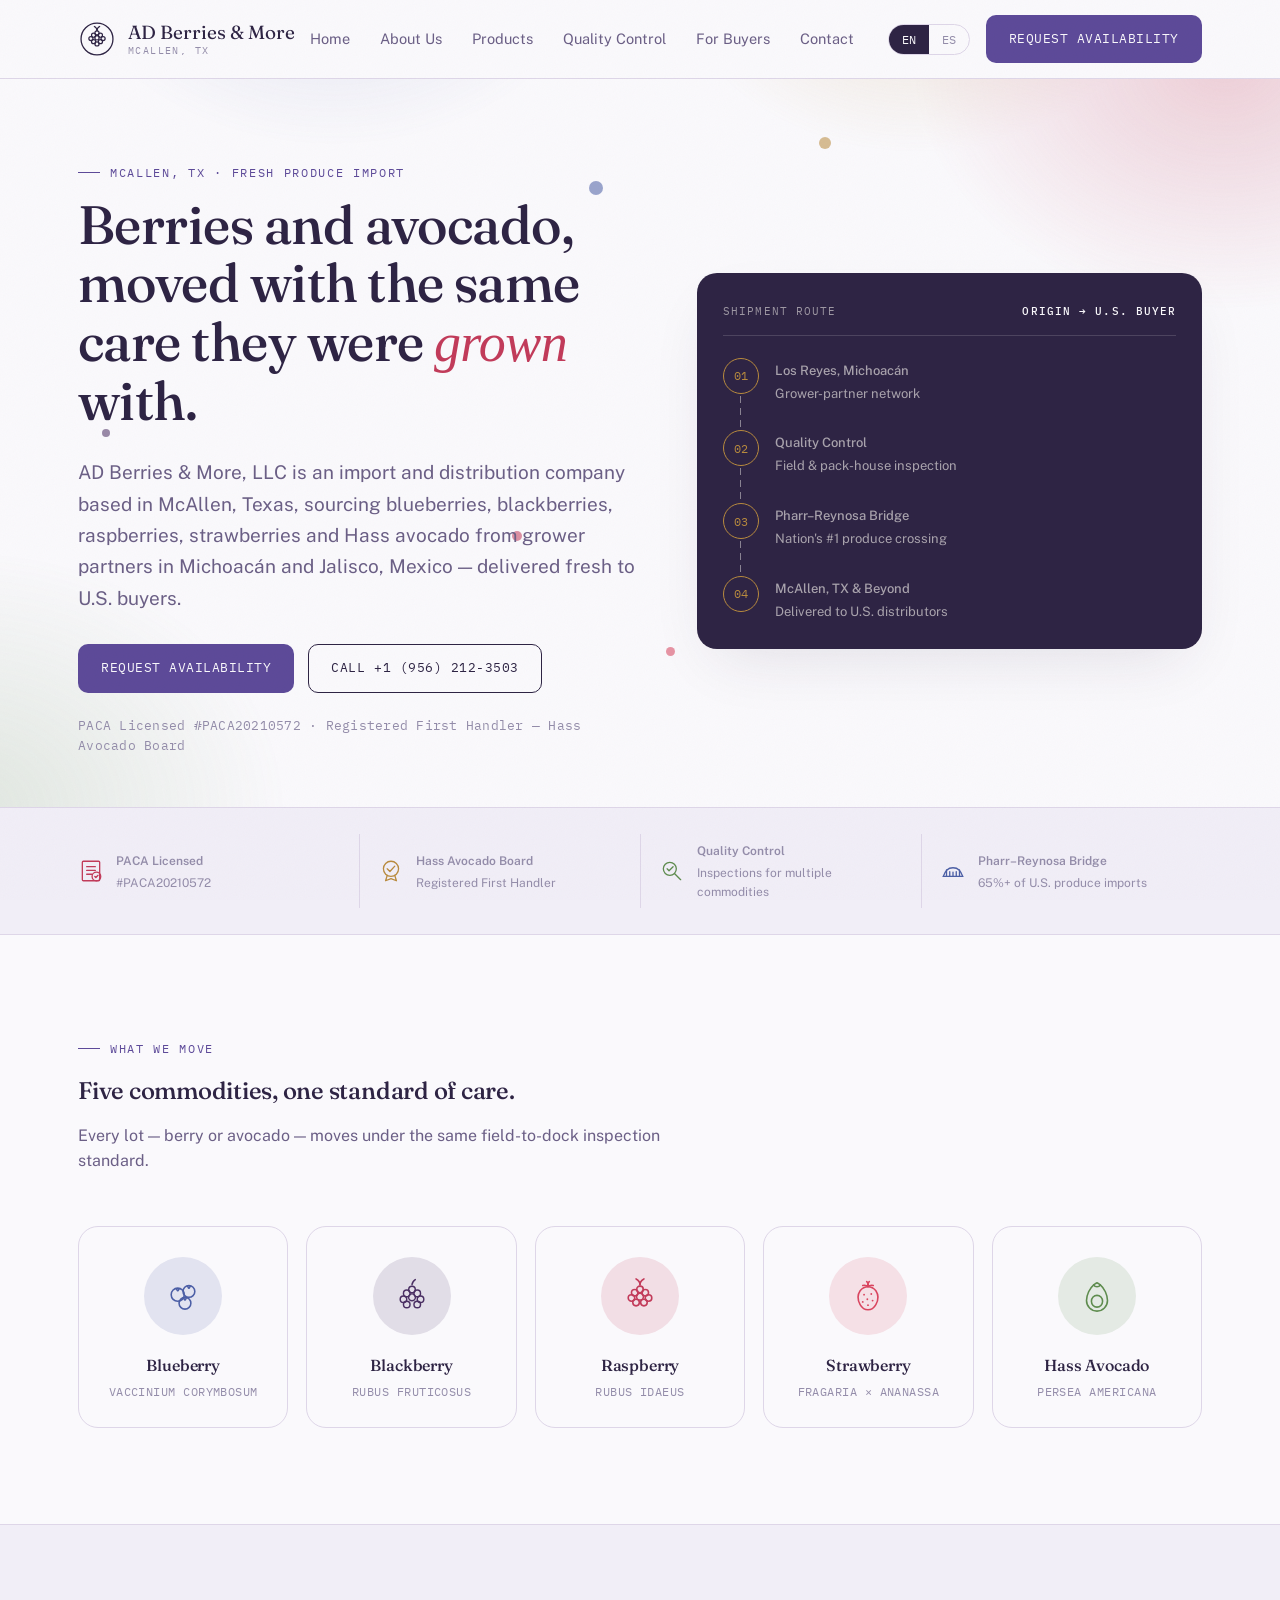
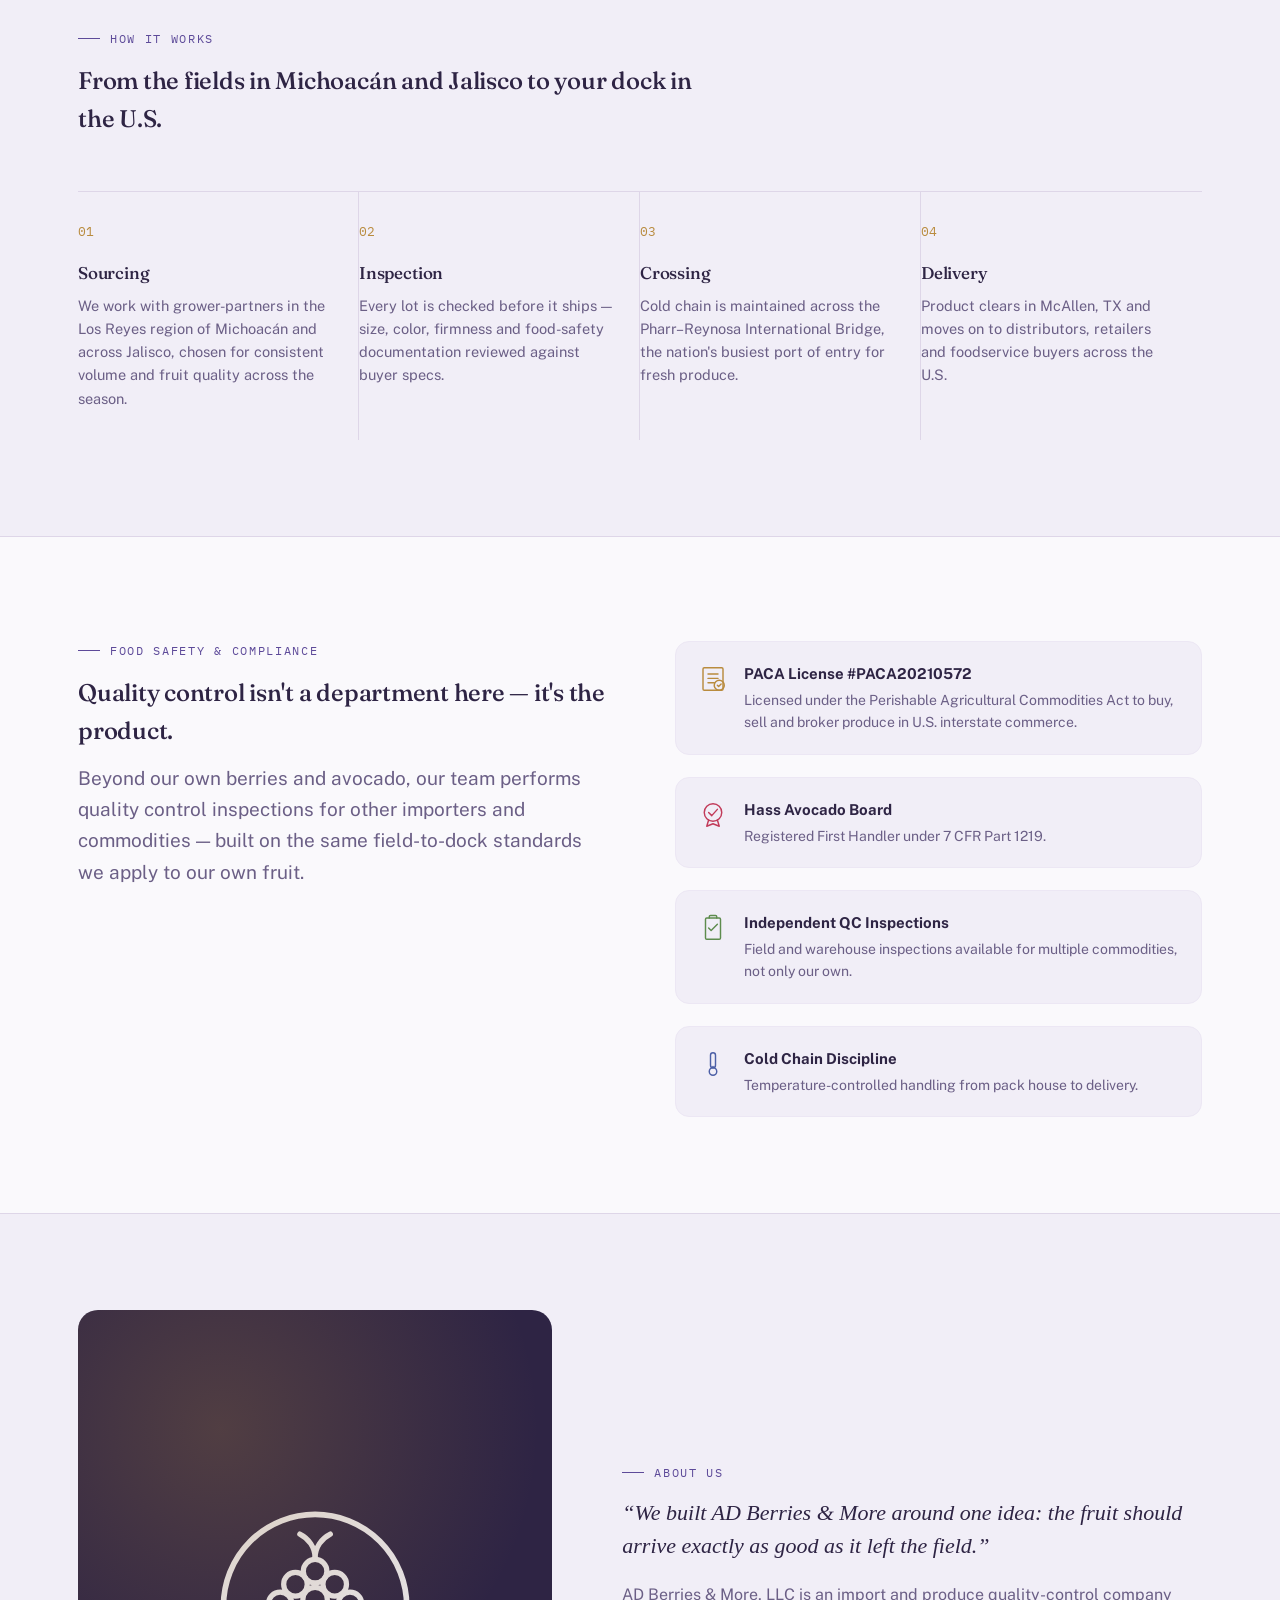
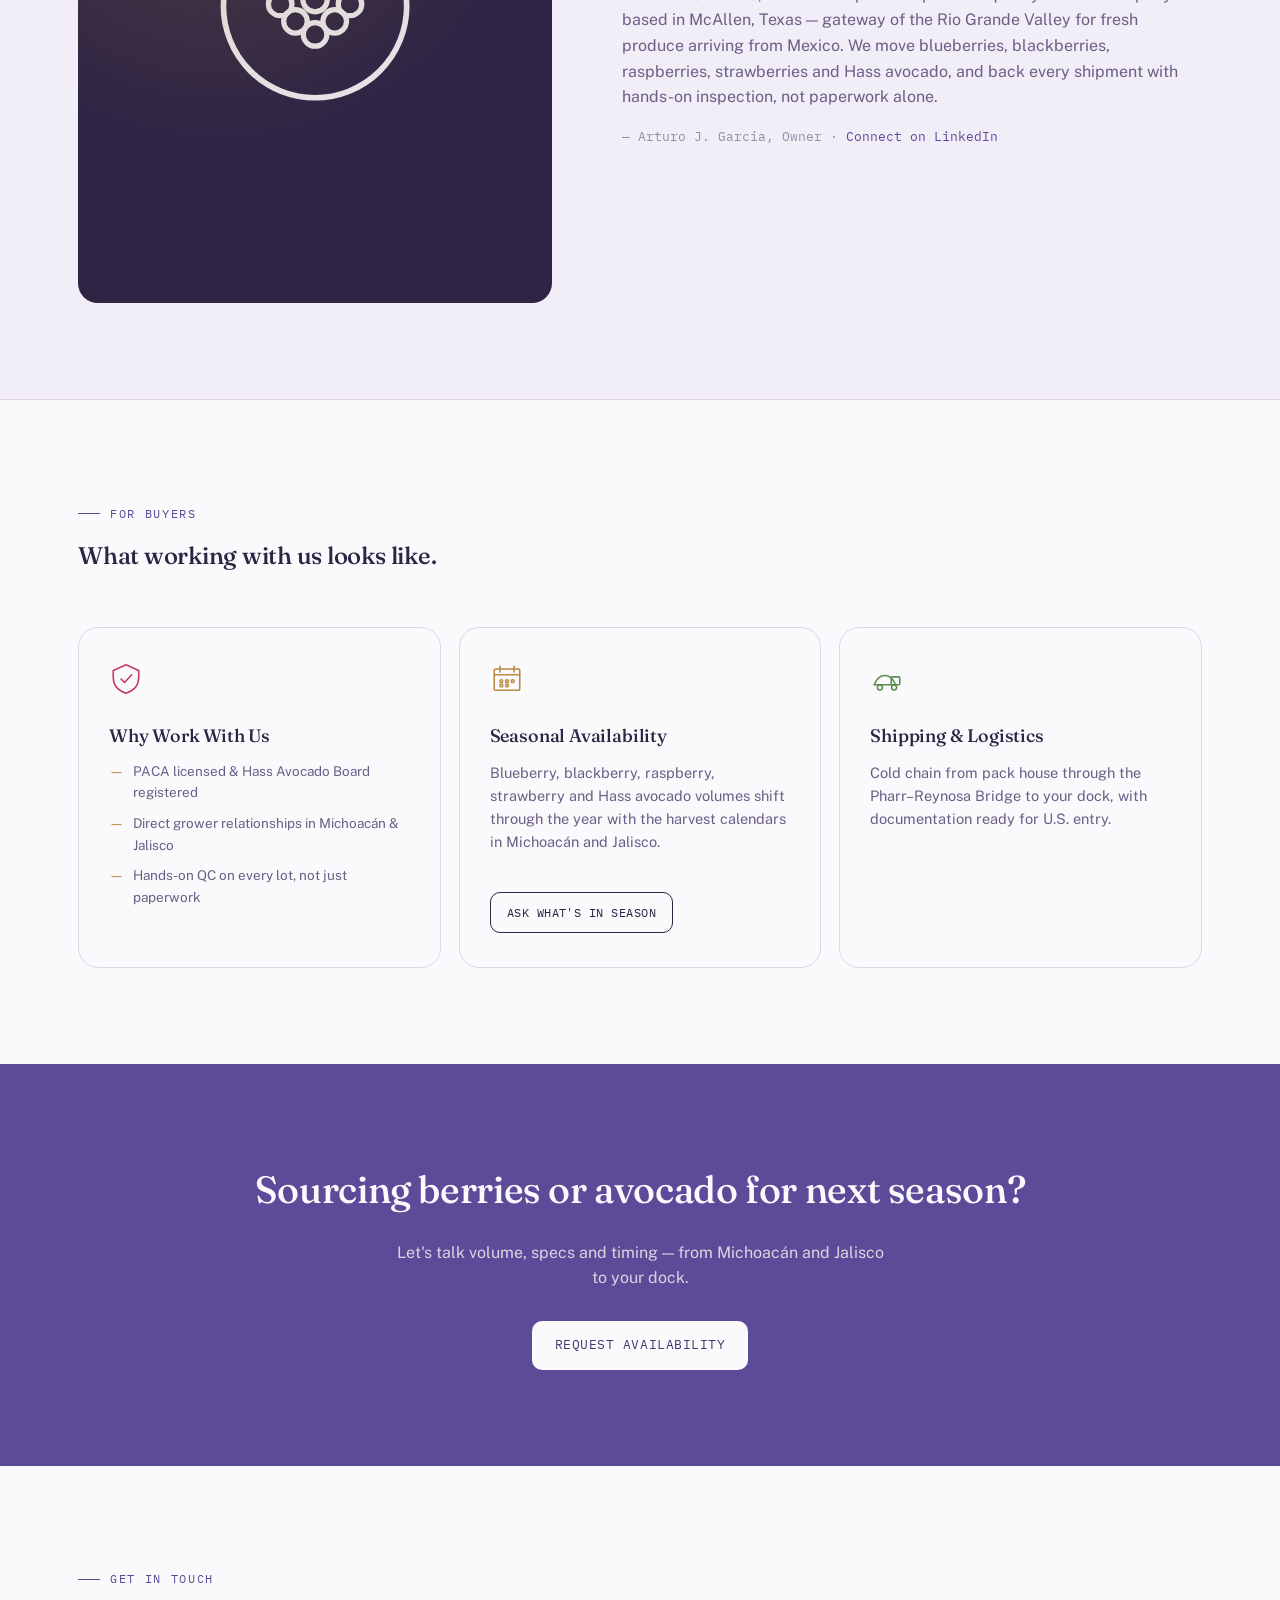
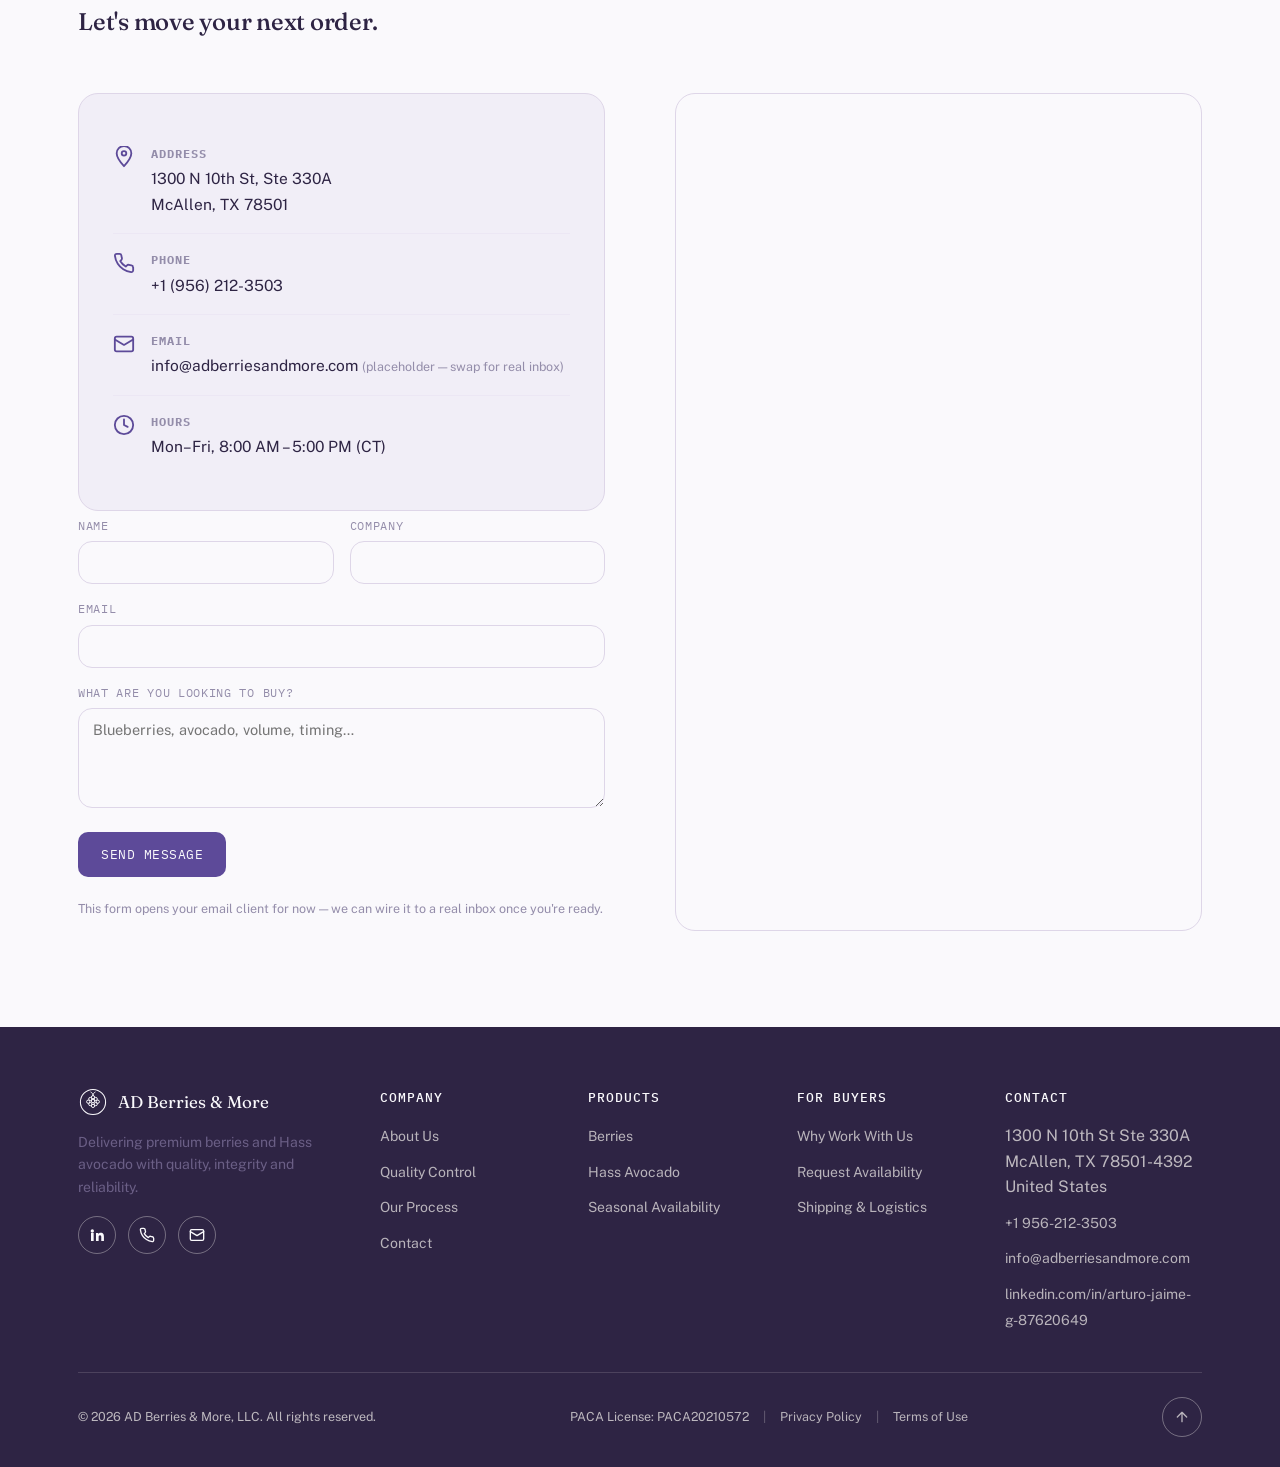
==== commit a55da687: "Add files via upload" ====
--- a/index.html
+++ b/index.html
@@ -101,6 +101,7 @@
 </head>
 <body>
 <a class="skip-link" href="#main">Skip to content / Saltar al contenido</a>
+<div class="scroll-progress" id="scroll-progress" aria-hidden="true"></div>
 
 <header class="site-header">
   <div class="wrap">
@@ -151,6 +152,14 @@
 
   <!-- ============ HERO ============ -->
   <section id="top" class="hero">
+    <div class="hero-orbs" aria-hidden="true">
+      <span class="fruit-orb fo-1"></span>
+      <span class="fruit-orb fo-2"></span>
+      <span class="fruit-orb fo-3"></span>
+      <span class="fruit-orb fo-4"></span>
+      <span class="fruit-orb fo-5"></span>
+      <span class="fruit-orb fo-6"></span>
+    </div>
     <div class="wrap">
       <div class="reveal">
         <p class="eyebrow">
--- a/assets/style.css
+++ b/assets/style.css
@@ -53,6 +53,13 @@
   font-size: 16px;
   line-height: 1.6;
   -webkit-font-smoothing: antialiased;
+  position: relative;
+}
+body::after {
+  content: "";
+  position: fixed; inset: 0; z-index: 250; pointer-events: none;
+  opacity: 0.035; mix-blend-mode: multiply;
+  background-image: url("data:image/svg+xml;utf8,<svg xmlns='http://www.w3.org/2000/svg' width='120' height='120'><filter id='n'><feTurbulence type='fractalNoise' baseFrequency='0.9' numOctaves='2' stitchTiles='stitch'/></filter><rect width='100%25' height='100%25' filter='url(%23n)'/></svg>");
 }
 
 img { max-width: 100%; display: block; }
@@ -127,7 +134,19 @@
   cursor: pointer;
   text-decoration: none;
   transition: transform 0.15s ease, background 0.2s ease, color 0.2s ease, border-color .2s ease;
-}
+  position: relative;
+  overflow: hidden;
+  isolation: isolate;
+}
+.btn::before {
+  content: "";
+  position: absolute; top: 0; left: -60%; width: 40%; height: 100%;
+  background: linear-gradient(120deg, transparent, rgba(255,255,255,0.35), transparent);
+  transform: skewX(-20deg);
+  transition: left .55s ease;
+  z-index: 1; pointer-events: none;
+}
+.btn:hover::before { left: 130%; }
 .btn-primary { background: var(--berry); color: var(--paper); }
 .btn-primary:hover { background: var(--berry-deep); transform: translateY(-1px); }
 .btn-ghost { border-color: var(--ink); color: var(--ink); background: transparent; }
@@ -140,6 +159,19 @@
   position: sticky; top: 0; z-index: 100;
   background: var(--paper);
   border-bottom: 1px solid var(--line);
+  transition: box-shadow .25s ease, background .25s ease;
+}
+.site-header.is-scrolled {
+  background: rgba(250,249,252,0.92);
+  backdrop-filter: blur(8px);
+  box-shadow: 0 12px 30px -22px var(--shadow);
+}
+
+/* Scroll progress bar */
+.scroll-progress {
+  position: fixed; top: 0; left: 0; height: 2.5px; width: 0%;
+  background: linear-gradient(90deg, var(--c-raspberry), var(--gold), var(--c-avocado));
+  z-index: 300; transition: width .1s linear;
 }
 .site-header .wrap {
   display: flex; align-items: center; justify-content: space-between;
@@ -169,7 +201,12 @@
   text-decoration: none; color: var(--ink-soft); font-size: 14.5px;
   position: relative; padding-bottom: 4px;
 }
+.main-nav a::after {
+  content: ""; position: absolute; left: 0; right: 100%; bottom: 0; height: 1.5px;
+  background: var(--berry); transition: right .25s ease;
+}
 .main-nav a:hover { color: var(--berry); }
+.main-nav a:hover::after { right: 0; }
 
 .header-actions { display: flex; align-items: center; gap: 16px; }
 
@@ -213,8 +250,38 @@
     radial-gradient(520px 420px at 6% 85%, color-mix(in srgb, var(--c-avocado) 16%, transparent), transparent 62%),
     radial-gradient(460px 360px at 30% -8%, color-mix(in srgb, var(--c-blueberry) 16%, transparent), transparent 60%);
   filter: blur(2px);
+  animation: heroBlobDrift 24s ease-in-out infinite alternate;
+}
+@keyframes heroBlobDrift {
+  0%   { transform: translate3d(0,0,0) scale(1); }
+  50%  { transform: translate3d(-1.5%, 2%, 0) scale(1.03); }
+  100% { transform: translate3d(1.5%, -1%, 0) scale(1.06); }
 }
 .hero .wrap { position: relative; z-index: 1; display: grid; grid-template-columns: 1.05fr 0.95fr; gap: 60px; align-items: center; }
+
+/* Floating fruit orbs — decorative, purely atmospheric */
+.hero-orbs { position: absolute; inset: 0; z-index: 0; pointer-events: none; overflow: hidden; }
+.fruit-orb {
+  position: absolute; border-radius: 50%; opacity: 0.55;
+  animation: orbFloat 9s ease-in-out infinite;
+  filter: blur(0.3px);
+}
+.fruit-orb.fo-1 { width: 14px; height: 14px; top: 14%; left: 46%; background: var(--c-blueberry); animation-duration: 8s; }
+.fruit-orb.fo-2 { width: 10px; height: 10px; top: 62%; left: 40%; background: var(--c-raspberry); animation-duration: 10s; animation-delay: -2s; }
+.fruit-orb.fo-3 { width: 18px; height: 18px; top: 30%; left: 58%; background: var(--c-avocado); animation-duration: 11s; animation-delay: -5s; }
+.fruit-orb.fo-4 { width: 9px; height: 9px; top: 78%; left: 52%; background: var(--c-strawberry); animation-duration: 7.5s; animation-delay: -1s; }
+.fruit-orb.fo-5 { width: 12px; height: 12px; top: 8%; left: 64%; background: var(--gold); animation-duration: 9.5s; animation-delay: -4s; }
+.fruit-orb.fo-6 { width: 8px; height: 8px; top: 48%; left: 8%; background: var(--c-blackberry); animation-duration: 8.5s; animation-delay: -3s; }
+@keyframes orbFloat {
+  0%, 100% { transform: translateY(0) translateX(0); }
+  50% { transform: translateY(-22px) translateX(8px); }
+}
+@media (prefers-reduced-motion: reduce) {
+  .hero::before, .fruit-orb { animation: none !important; }
+}
+@media (max-width: 980px) {
+  .hero-orbs { display: none; }
+}
 .hero h1 { font-size: clamp(34px, 4.4vw, 54px); line-height: 1.08; }
 .hero h1 em { font-style: italic; color: var(--c-raspberry); }
 .hero-actions { display: flex; gap: 14px; margin-top: 30px; flex-wrap: wrap; }
@@ -227,7 +294,10 @@
   border-radius: var(--radius-lg);
   padding: 30px 26px 26px;
   box-shadow: 0 24px 60px -20px var(--shadow);
-}
+  transition: transform .12s ease-out, box-shadow .3s ease;
+  will-change: transform;
+}
+@media (max-width: 980px) { .route-card { transform: none !important; } }
 .route-card__head {
   display: flex; justify-content: space-between; align-items: baseline;
   font-family: var(--font-mono); font-size: 11px; letter-spacing: 0.1em; text-transform: uppercase;
@@ -253,11 +323,14 @@
   position: absolute;
   left: 17px; top: 38px; bottom: 0;
   width: 1px;
-  background-image: linear-gradient(rgba(251,248,243,0.3) 60%, transparent 0%);
-  background-size: 1px 6px;
+  background-image: linear-gradient(rgba(251,248,243,0.45) 60%, transparent 0%);
+  background-size: 1px 12px;
   background-repeat: repeat-y;
+  animation: routeFlow 1s linear infinite;
 }
 .route-stop:last-child::before { display: none; }
+@keyframes routeFlow { to { background-position: 0 12px; } }
+@media (prefers-reduced-motion: reduce) { .route-stop::before { animation: none; } }
 .route-ring {
   flex-shrink: 0;
   width: 36px; height: 36px; border-radius: 50%;
@@ -265,6 +338,7 @@
   display: flex; align-items: center; justify-content: center;
   font-family: var(--font-mono); font-size: 12px; color: var(--gold);
   background: var(--ink);
+  transition: transform .3s cubic-bezier(.34,1.56,.64,1), box-shadow .3s ease;
   position: relative; z-index: 1;
 }
 .route-stop-body strong { display: block; font-size: 15px; color: var(--paper); font-weight: 500; }
@@ -281,6 +355,8 @@
   padding: 26px 28px;
 }
 .trust-item { display: flex; align-items: center; gap: 12px; padding: 6px 18px; border-left: 1px solid var(--line); }
+.trust-item svg { transition: transform .3s cubic-bezier(.34,1.56,.64,1); }
+.trust-item:hover svg { transform: scale(1.15) rotate(-4deg); }
 .trust-item:first-child { border-left: none; padding-left: 0; }
 .trust-item svg { width: 26px; height: 26px; flex-shrink: 0; color: var(--berry); }
 .trust-item:nth-child(1) svg { color: var(--c-raspberry); }
@@ -307,25 +383,67 @@
   text-align: center;
   transition: transform .22s ease, box-shadow .22s ease, border-color .22s ease;
 }
-.product-card:hover { transform: translateY(-5px); box-shadow: 0 20px 34px -18px var(--shadow); border-color: transparent; }
+.product-card:hover { transform: translateY(-6px); box-shadow: 0 22px 38px -18px var(--shadow); border-color: transparent; }
 .product-card .icon-badge {
   width: 78px; height: 78px; border-radius: 50%; margin: 0 auto 18px;
   display: flex; align-items: center; justify-content: center;
   background: var(--badge-bg, var(--paper-raised));
-}
+  transition: transform .35s cubic-bezier(.34,1.56,.64,1);
+}
+.product-card:hover .icon-badge { transform: scale(1.1) rotate(-6deg); }
 .product-card svg { width: 42px; height: 42px; color: var(--badge-fg, var(--ink)); }
 .product-card h3 { font-size: 16px; margin-bottom: 4px; }
 .product-card p { font-family: var(--font-mono); font-size: 11.5px; letter-spacing: 0.04em; color: var(--ink-faint); margin: 0; text-transform: uppercase; }
 .product-card.c-blueberry .icon-badge { background: color-mix(in srgb, var(--c-blueberry) 14%, var(--paper)); }
 .product-card.c-blueberry svg { color: var(--c-blueberry); }
+.product-card.c-blueberry:hover { box-shadow: 0 22px 38px -16px color-mix(in srgb, var(--c-blueberry) 40%, transparent); }
 .product-card.c-blackberry .icon-badge { background: color-mix(in srgb, var(--c-blackberry) 14%, var(--paper)); }
 .product-card.c-blackberry svg { color: var(--c-blackberry); }
+.product-card.c-blackberry:hover { box-shadow: 0 22px 38px -16px color-mix(in srgb, var(--c-blackberry) 40%, transparent); }
 .product-card.c-raspberry .icon-badge { background: color-mix(in srgb, var(--c-raspberry) 14%, var(--paper)); }
 .product-card.c-raspberry svg { color: var(--c-raspberry); }
+.product-card.c-raspberry:hover { box-shadow: 0 22px 38px -16px color-mix(in srgb, var(--c-raspberry) 40%, transparent); }
 .product-card.c-strawberry .icon-badge { background: color-mix(in srgb, var(--c-strawberry) 14%, var(--paper)); }
 .product-card.c-strawberry svg { color: var(--c-strawberry); }
+.product-card.c-strawberry:hover { box-shadow: 0 22px 38px -16px color-mix(in srgb, var(--c-strawberry) 40%, transparent); }
 .product-card.c-avocado .icon-badge { background: color-mix(in srgb, var(--c-avocado) 14%, var(--paper)); }
 .product-card.c-avocado svg { color: var(--c-avocado); }
+.product-card.c-avocado:hover { box-shadow: 0 22px 38px -16px color-mix(in srgb, var(--c-avocado) 40%, transparent); }
+
+/* Staggered entrance for grid children */
+.product-grid.reveal .product-card,
+.buyers-grid.reveal .buyer-card,
+.seal-list.reveal .seal,
+.process-list.reveal .process-item {
+  opacity: 0; transform: translateY(16px);
+  transition: opacity .5s ease, transform .5s ease;
+}
+.product-grid.reveal.is-visible .product-card,
+.buyers-grid.reveal.is-visible .buyer-card,
+.seal-list.reveal.is-visible .seal,
+.process-list.reveal.is-visible .process-item {
+  opacity: 1; transform: none;
+}
+.product-grid.reveal.is-visible .product-card:nth-child(1) { transition-delay: .02s; }
+.product-grid.reveal.is-visible .product-card:nth-child(2) { transition-delay: .08s; }
+.product-grid.reveal.is-visible .product-card:nth-child(3) { transition-delay: .14s; }
+.product-grid.reveal.is-visible .product-card:nth-child(4) { transition-delay: .20s; }
+.product-grid.reveal.is-visible .product-card:nth-child(5) { transition-delay: .26s; }
+.buyers-grid.reveal.is-visible .buyer-card:nth-child(1) { transition-delay: .03s; }
+.buyers-grid.reveal.is-visible .buyer-card:nth-child(2) { transition-delay: .11s; }
+.buyers-grid.reveal.is-visible .buyer-card:nth-child(3) { transition-delay: .19s; }
+.seal-list.reveal.is-visible .seal:nth-child(1) { transition-delay: .03s; }
+.seal-list.reveal.is-visible .seal:nth-child(2) { transition-delay: .09s; }
+.seal-list.reveal.is-visible .seal:nth-child(3) { transition-delay: .15s; }
+.seal-list.reveal.is-visible .seal:nth-child(4) { transition-delay: .21s; }
+.process-list.reveal.is-visible .process-item:nth-child(1) { transition-delay: .03s; }
+.process-list.reveal.is-visible .process-item:nth-child(2) { transition-delay: .10s; }
+.process-list.reveal.is-visible .process-item:nth-child(3) { transition-delay: .17s; }
+.process-list.reveal.is-visible .process-item:nth-child(4) { transition-delay: .24s; }
+@media (prefers-reduced-motion: reduce) {
+  .product-grid.reveal .product-card, .buyers-grid.reveal .buyer-card,
+  .seal-list.reveal .seal, .process-list.reveal .process-item { transition-delay: 0s !important; }
+}
 
 /* Process */
 .process-list { display: grid; grid-template-columns: repeat(4, 1fr); gap: 0; counter-reset: step; border-top: 1px solid var(--line); }
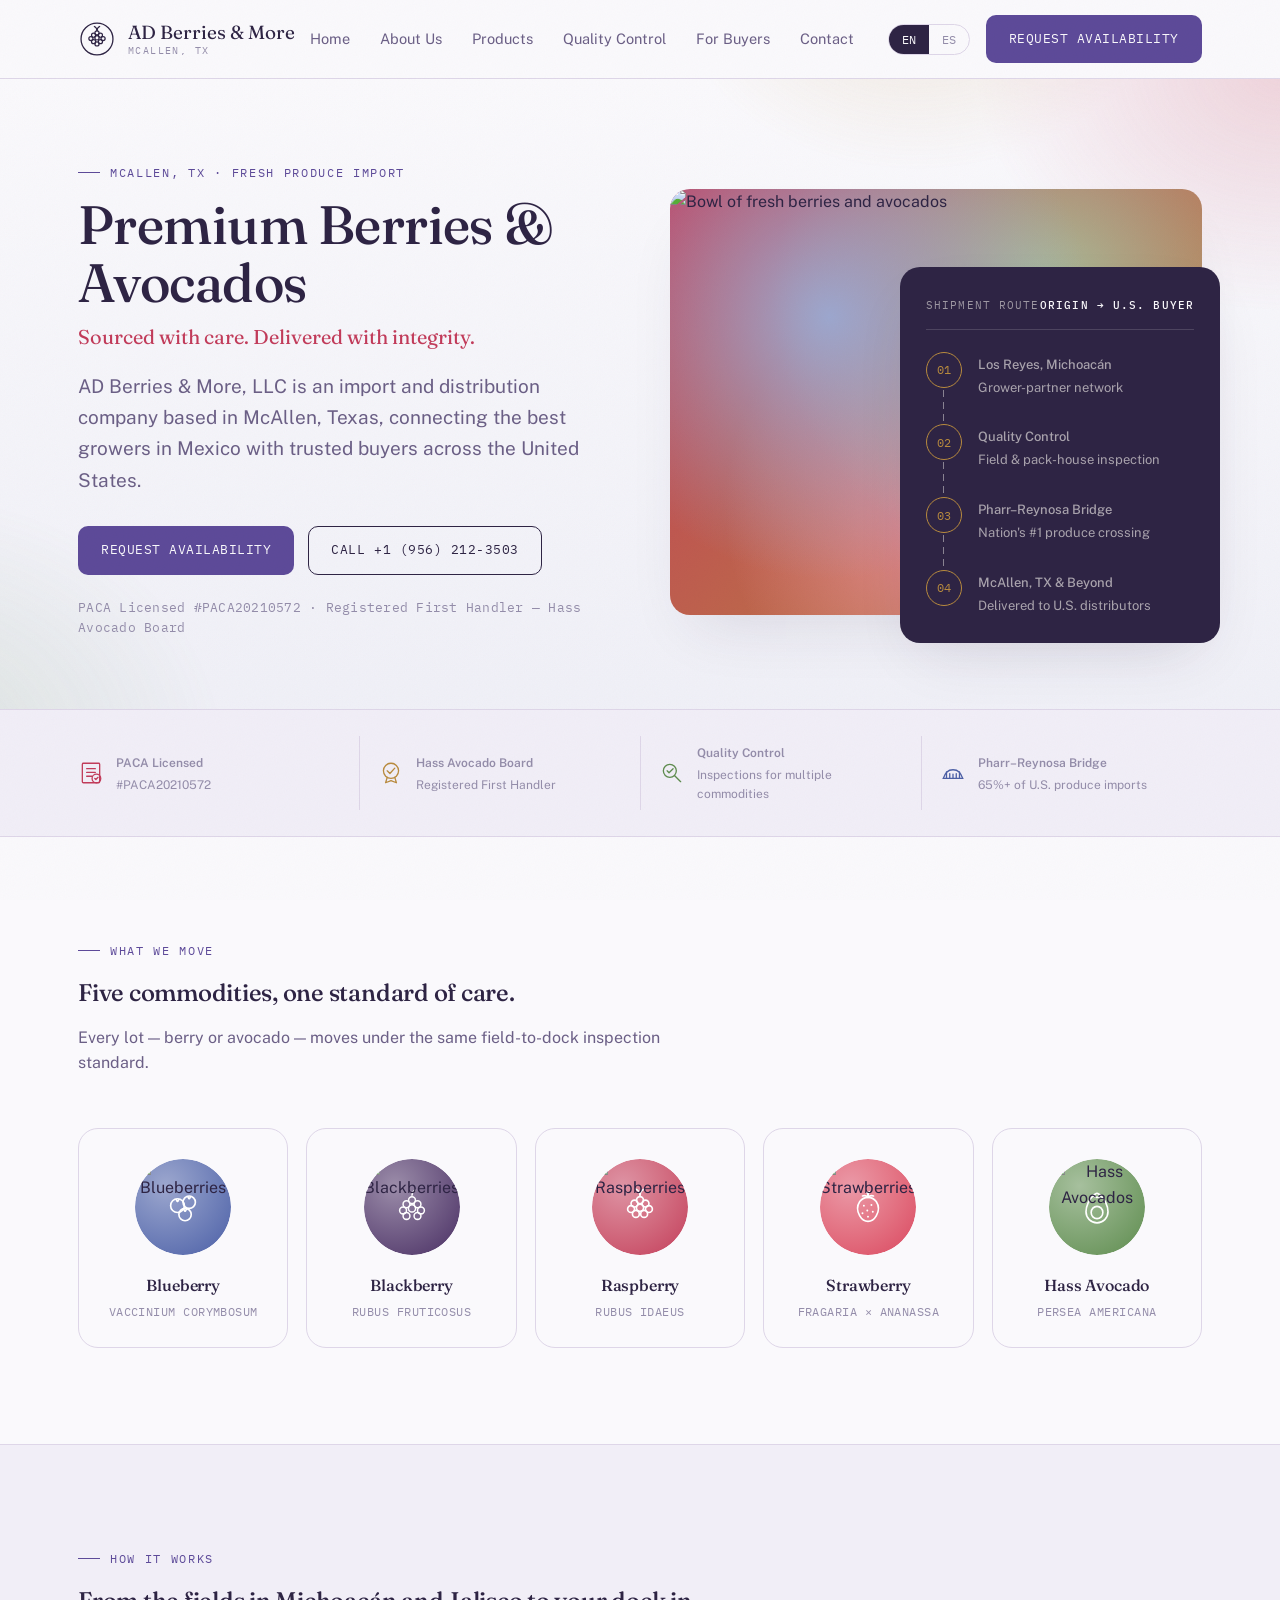
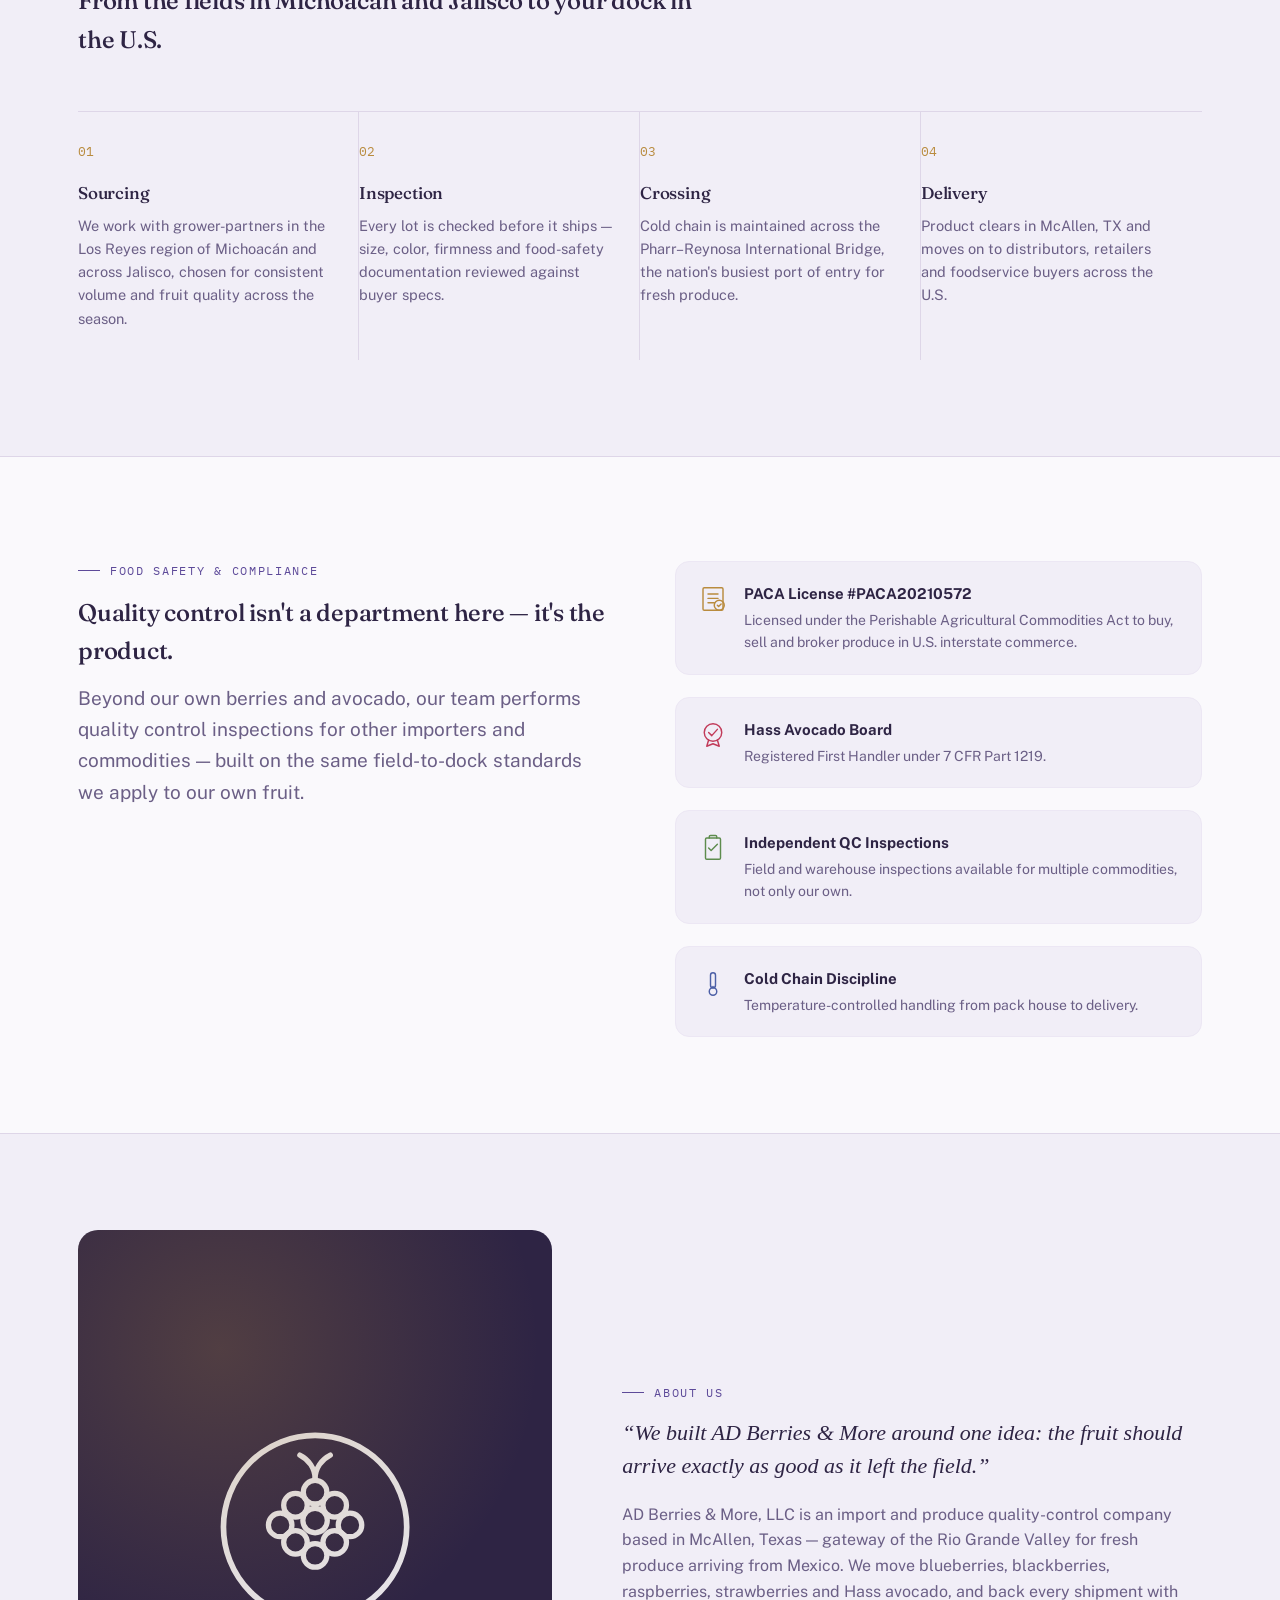
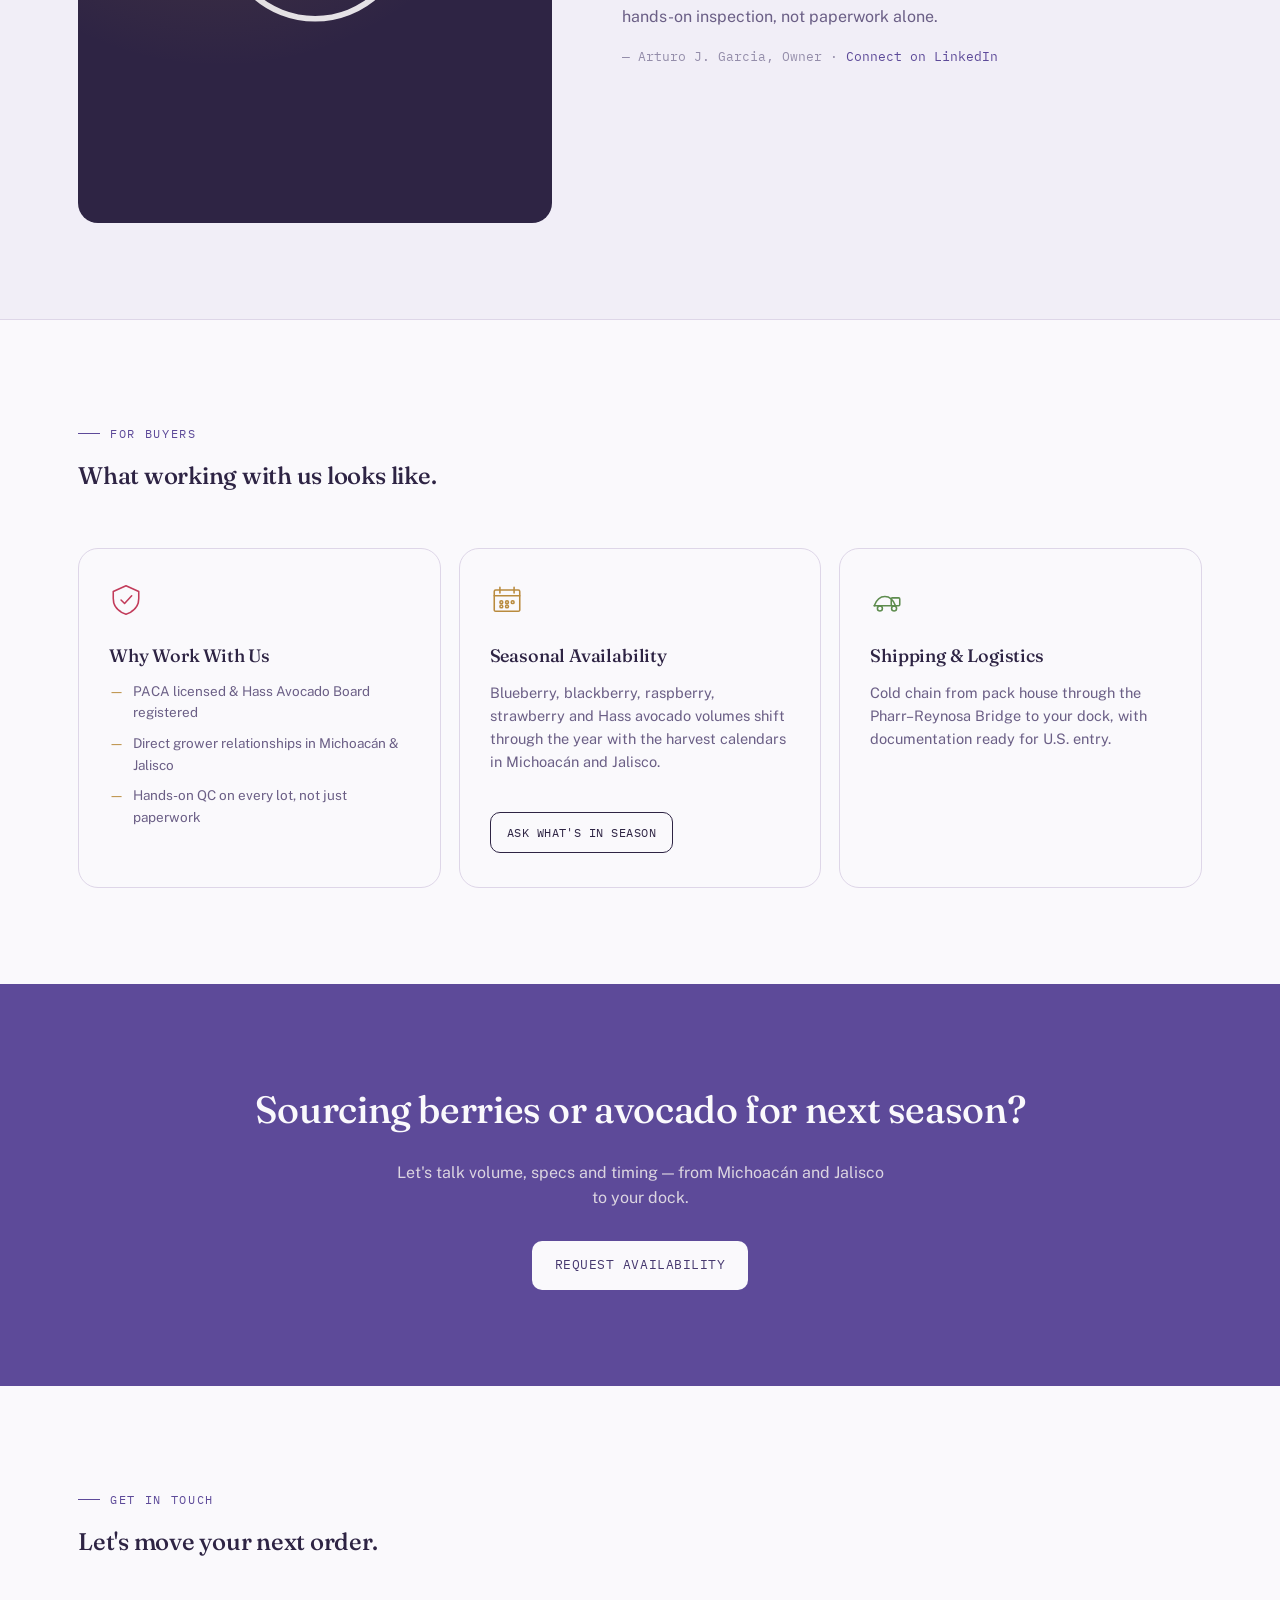
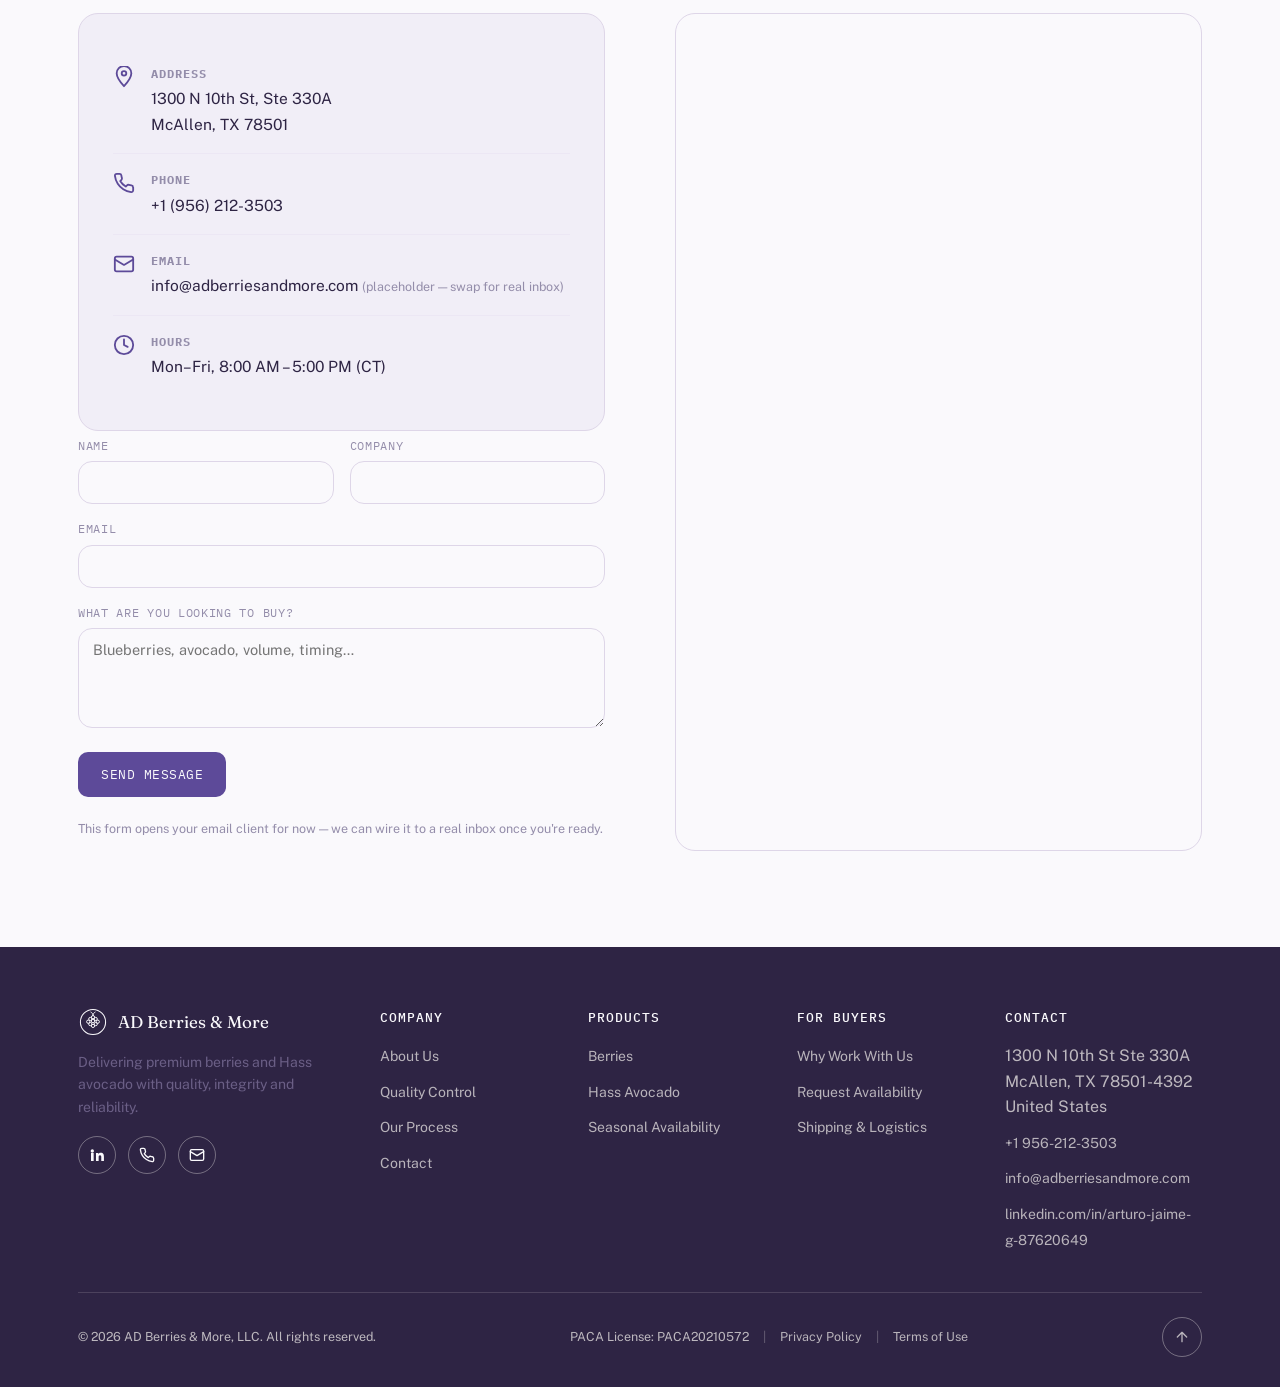
==== commit 6933e94c: "Add files via upload" ====
--- a/index.html
+++ b/index.html
@@ -152,14 +152,6 @@
 
   <!-- ============ HERO ============ -->
   <section id="top" class="hero">
-    <div class="hero-orbs" aria-hidden="true">
-      <span class="fruit-orb fo-1"></span>
-      <span class="fruit-orb fo-2"></span>
-      <span class="fruit-orb fo-3"></span>
-      <span class="fruit-orb fo-4"></span>
-      <span class="fruit-orb fo-5"></span>
-      <span class="fruit-orb fo-6"></span>
-    </div>
     <div class="wrap">
       <div class="reveal">
         <p class="eyebrow">
@@ -167,12 +159,16 @@
           <span data-i18n="es">McAllen, TX · Importación de Fresh Produce</span>
         </p>
         <h1>
-          <span data-i18n="en">Berries and avocado, moved with the same care they were <em>grown</em> with.</span>
-          <span data-i18n="es">Berries y aguacate, movidos con el mismo cuidado con el que fueron <em>cultivados</em>.</span>
+          <span data-i18n="en">Premium Berries &amp; Avocados</span>
+          <span data-i18n="es">Berries y Aguacates Premium</span>
         </h1>
+        <p class="hero-tagline">
+          <span data-i18n="en">Sourced with care. Delivered with integrity.</span>
+          <span data-i18n="es">Cultivados con cuidado. Entregados con integridad.</span>
+        </p>
         <p class="lede">
-          <span data-i18n="en">AD Berries &amp; More, LLC is an import and distribution company based in McAllen, Texas, sourcing blueberries, blackberries, raspberries, strawberries and Hass avocado from grower partners in Michoacán and Jalisco, Mexico — delivered fresh to U.S. buyers.</span>
-          <span data-i18n="es">AD Berries &amp; More, LLC es una empresa de importación y distribución con sede en McAllen, Texas, que abastece blueberries, zarzamoras, frambuesas, fresas y aguacate Hass de productores aliados en Michoacán y Jalisco, México — entregados frescos a compradores en EE.UU.</span>
+          <span data-i18n="en">AD Berries &amp; More, LLC is an import and distribution company based in McAllen, Texas, connecting the best growers in Mexico with trusted buyers across the United States.</span>
+          <span data-i18n="es">AD Berries &amp; More, LLC es una empresa de importación y distribución con sede en McAllen, Texas, que conecta a los mejores productores de México con compradores confiables en Estados Unidos.</span>
         </p>
         <div class="hero-actions">
           <a class="btn btn-primary" href="#contacto">
@@ -188,7 +184,10 @@
         </p>
       </div>
 
-      <div class="reveal">
+      <div class="reveal hero-visual">
+        <div class="hero-photo-frame">
+          <img src="assets/img/hero-bowl.jpg" alt="Bowl of fresh berries and avocados" loading="eager">
+        </div>
         <div class="route-card">
           <div class="route-card__head">
             <span><span data-i18n="en">Shipment Route</span><span data-i18n="es">Ruta de Envío</span></span>
@@ -229,6 +228,7 @@
     </div>
   </section>
 
+
   <!-- ============ TRUST STRIP ============ -->
   <div class="trust-strip">
     <div class="wrap">
@@ -277,37 +277,37 @@
 
       <div class="product-grid reveal">
         <div class="product-card c-blueberry">
-          <div class="icon-badge"><svg viewBox="0 0 64 64" fill="none" stroke="currentColor" stroke-width="2.4"><circle cx="24" cy="30" r="10"/><circle cx="41" cy="25" r="9"/><circle cx="35" cy="43" r="9"/>
-            <g stroke-linecap="round"><path d="M22 21l1.5 3M26 21l-1.5 3"/><path d="M39 17l1.5 3M43 17l-1.5 3"/><path d="M33 35l1.5 3M37 35l-1.5 3"/></g></svg></div>
+          <div class="icon-badge"><img src="assets/img/blueberries.jpg" alt="Blueberries" loading="lazy"><span class="icon-fallback"><svg viewBox="0 0 64 64" fill="none" stroke="currentColor" stroke-width="2.4"><circle cx="24" cy="30" r="10"/><circle cx="41" cy="25" r="9"/><circle cx="35" cy="43" r="9"/>
+            <g stroke-linecap="round"><path d="M22 21l1.5 3M26 21l-1.5 3"/><path d="M39 17l1.5 3M43 17l-1.5 3"/><path d="M33 35l1.5 3M37 35l-1.5 3"/></g></svg></span></div>
           <h3><span data-i18n="en">Blueberry</span><span data-i18n="es">Blueberry</span></h3>
           <p>Vaccinium corymbosum</p>
         </div>
         <div class="product-card c-blackberry">
-          <div class="icon-badge"><svg viewBox="0 0 64 64" fill="none" stroke="currentColor" stroke-width="2.2"><g><circle cx="32" cy="22" r="5"/><circle cx="24" cy="28" r="5"/><circle cx="40" cy="28" r="5"/><circle cx="19" cy="37" r="5"/><circle cx="32" cy="34" r="5.2"/><circle cx="45" cy="37" r="5"/><circle cx="24" cy="45" r="5"/><circle cx="40" cy="45" r="5"/></g>
-            <path d="M32 15c0-4 2-6 5-8" stroke-linecap="round"/></svg></div>
+          <div class="icon-badge"><img src="assets/img/blackberries.jpg" alt="Blackberries" loading="lazy"><span class="icon-fallback"><svg viewBox="0 0 64 64" fill="none" stroke="currentColor" stroke-width="2.2"><g><circle cx="32" cy="22" r="5"/><circle cx="24" cy="28" r="5"/><circle cx="40" cy="28" r="5"/><circle cx="19" cy="37" r="5"/><circle cx="32" cy="34" r="5.2"/><circle cx="45" cy="37" r="5"/><circle cx="24" cy="45" r="5"/><circle cx="40" cy="45" r="5"/></g>
+            <path d="M32 15c0-4 2-6 5-8" stroke-linecap="round"/></svg></span></div>
           <h3><span data-i18n="en">Blackberry</span><span data-i18n="es">Zarzamora</span></h3>
           <p>Rubus fruticosus</p>
         </div>
         <div class="product-card c-raspberry">
-          <div class="icon-badge"><svg viewBox="0 0 64 64" fill="none" stroke="currentColor" stroke-width="2.4"><g>
+          <div class="icon-badge"><img src="assets/img/raspberries.jpg" alt="Raspberries" loading="lazy"><span class="icon-fallback"><svg viewBox="0 0 64 64" fill="none" stroke="currentColor" stroke-width="2.4"><g>
             <circle cx="32" cy="22" r="5"/><circle cx="24" cy="27" r="5"/><circle cx="40" cy="27" r="5"/>
             <circle cx="19" cy="35" r="5"/><circle cx="32" cy="33" r="5.2"/><circle cx="45" cy="35" r="5"/>
             <circle cx="26" cy="42" r="5"/><circle cx="38" cy="42" r="5"/></g>
-            <path d="M32 15c0-4 2-7 6-9" stroke-linecap="round"/><path d="M32 15c0-4 -2-7 -6-9" stroke-linecap="round"/></svg></div>
+            <path d="M32 15c0-4 2-7 6-9" stroke-linecap="round"/><path d="M32 15c0-4 -2-7 -6-9" stroke-linecap="round"/></svg></span></div>
           <h3><span data-i18n="en">Raspberry</span><span data-i18n="es">Frambuesa</span></h3>
           <p>Rubus idaeus</p>
         </div>
         <div class="product-card c-strawberry">
-          <div class="icon-badge"><svg viewBox="0 0 64 64" fill="none" stroke="currentColor" stroke-width="2.4" stroke-linejoin="round"><path d="M20 24c-4 6-4 14 0 21 4 7 8 8 12 8s8-1 12-8c4-7 4-15 0-21-4-5-8-6-12-6s-8 1-12 6Z"/>
+          <div class="icon-badge"><img src="assets/img/strawberries.jpg" alt="Strawberries" loading="lazy"><span class="icon-fallback"><svg viewBox="0 0 64 64" fill="none" stroke="currentColor" stroke-width="2.4" stroke-linejoin="round"><path d="M20 24c-4 6-4 14 0 21 4 7 8 8 12 8s8-1 12-8c4-7 4-15 0-21-4-5-8-6-12-6s-8 1-12 6Z"/>
             <path d="M32 18c-1-3 0-6 2-8M32 18c1-3 0-6-2-8M32 18c-2-2-5-3-8-2M32 18c2-2 5-3 8-2" stroke-linecap="round"/>
-            <g stroke="none" fill="currentColor"><circle cx="26" cy="30" r="1.4"/><circle cx="37" cy="29" r="1.4"/><circle cx="31" cy="37" r="1.4"/><circle cx="24" cy="41" r="1.4"/><circle cx="39" cy="39" r="1.4"/><circle cx="32" cy="46" r="1.4"/></g></svg></div>
+            <g stroke="none" fill="currentColor"><circle cx="26" cy="30" r="1.4"/><circle cx="37" cy="29" r="1.4"/><circle cx="31" cy="37" r="1.4"/><circle cx="24" cy="41" r="1.4"/><circle cx="39" cy="39" r="1.4"/><circle cx="32" cy="46" r="1.4"/></g></svg></span></div>
           <h3><span data-i18n="en">Strawberry</span><span data-i18n="es">Fresa</span></h3>
           <p>Fragaria × ananassa</p>
         </div>
         <div class="product-card c-avocado">
-          <div class="icon-badge"><svg viewBox="0 0 64 64" fill="none" stroke="currentColor" stroke-width="2.4" stroke-linejoin="round"><path d="M27 15c-6 5-11 15-11 24a16 16 0 0 0 32 0c0-9-5-19-11-24-3-2-4-3-5-3s-2 1-5 3Z"/>
+          <div class="icon-badge"><img src="assets/img/avocados.jpg" alt="Hass Avocados" loading="lazy"><span class="icon-fallback"><svg viewBox="0 0 64 64" fill="none" stroke="currentColor" stroke-width="2.4" stroke-linejoin="round"><path d="M27 15c-6 5-11 15-11 24a16 16 0 0 0 32 0c0-9-5-19-11-24-3-2-4-3-5-3s-2 1-5 3Z"/>
             <ellipse cx="32" cy="40" rx="8.5" ry="9"/>
-            <path d="M27 15c1 2 3 3 5 3s4-1 5-3" stroke-linecap="round"/></svg></div>
+            <path d="M27 15c1 2 3 3 5 3s4-1 5-3" stroke-linecap="round"/></svg></span></div>
           <h3><span data-i18n="en">Hass Avocado</span><span data-i18n="es">Aguacate Hass</span></h3>
           <p>Persea americana</p>
         </div>
--- a/assets/style.css
+++ b/assets/style.css
@@ -235,20 +235,19 @@
 
 /* ---------- Hero ---------- */
 .hero {
-  padding: 76px 0 40px;
+  padding: 76px 0 60px;
   position: relative;
   overflow: hidden;
-  background: var(--paper);
+  background: linear-gradient(180deg, var(--paper) 0%, color-mix(in srgb, var(--c-blueberry) 6%, var(--paper)) 100%);
 }
 .hero::before {
   content: "";
   position: absolute; inset: -10% -10% auto -10%; height: 130%;
   z-index: 0; pointer-events: none;
   background:
-    radial-gradient(480px 380px at 88% 6%, color-mix(in srgb, var(--c-raspberry) 22%, transparent), transparent 65%),
-    radial-gradient(420px 340px at 68% -6%, color-mix(in srgb, var(--gold) 22%, transparent), transparent 60%),
-    radial-gradient(520px 420px at 6% 85%, color-mix(in srgb, var(--c-avocado) 16%, transparent), transparent 62%),
-    radial-gradient(460px 360px at 30% -8%, color-mix(in srgb, var(--c-blueberry) 16%, transparent), transparent 60%);
+    radial-gradient(480px 380px at 92% 6%, color-mix(in srgb, var(--c-raspberry) 20%, transparent), transparent 65%),
+    radial-gradient(420px 340px at 68% -6%, color-mix(in srgb, var(--gold) 18%, transparent), transparent 60%),
+    radial-gradient(520px 420px at 2% 90%, color-mix(in srgb, var(--c-avocado) 14%, transparent), transparent 62%);
   filter: blur(2px);
   animation: heroBlobDrift 24s ease-in-out infinite alternate;
 }
@@ -257,35 +256,35 @@
   50%  { transform: translate3d(-1.5%, 2%, 0) scale(1.03); }
   100% { transform: translate3d(1.5%, -1%, 0) scale(1.06); }
 }
-.hero .wrap { position: relative; z-index: 1; display: grid; grid-template-columns: 1.05fr 0.95fr; gap: 60px; align-items: center; }
-
-/* Floating fruit orbs — decorative, purely atmospheric */
-.hero-orbs { position: absolute; inset: 0; z-index: 0; pointer-events: none; overflow: hidden; }
-.fruit-orb {
-  position: absolute; border-radius: 50%; opacity: 0.55;
-  animation: orbFloat 9s ease-in-out infinite;
-  filter: blur(0.3px);
-}
-.fruit-orb.fo-1 { width: 14px; height: 14px; top: 14%; left: 46%; background: var(--c-blueberry); animation-duration: 8s; }
-.fruit-orb.fo-2 { width: 10px; height: 10px; top: 62%; left: 40%; background: var(--c-raspberry); animation-duration: 10s; animation-delay: -2s; }
-.fruit-orb.fo-3 { width: 18px; height: 18px; top: 30%; left: 58%; background: var(--c-avocado); animation-duration: 11s; animation-delay: -5s; }
-.fruit-orb.fo-4 { width: 9px; height: 9px; top: 78%; left: 52%; background: var(--c-strawberry); animation-duration: 7.5s; animation-delay: -1s; }
-.fruit-orb.fo-5 { width: 12px; height: 12px; top: 8%; left: 64%; background: var(--gold); animation-duration: 9.5s; animation-delay: -4s; }
-.fruit-orb.fo-6 { width: 8px; height: 8px; top: 48%; left: 8%; background: var(--c-blackberry); animation-duration: 8.5s; animation-delay: -3s; }
-@keyframes orbFloat {
-  0%, 100% { transform: translateY(0) translateX(0); }
-  50% { transform: translateY(-22px) translateX(8px); }
-}
-@media (prefers-reduced-motion: reduce) {
-  .hero::before, .fruit-orb { animation: none !important; }
-}
-@media (max-width: 980px) {
-  .hero-orbs { display: none; }
-}
-.hero h1 { font-size: clamp(34px, 4.4vw, 54px); line-height: 1.08; }
-.hero h1 em { font-style: italic; color: var(--c-raspberry); }
+.hero .wrap { position: relative; z-index: 1; display: grid; grid-template-columns: 1fr 1fr; gap: 60px; align-items: center; }
+@media (prefers-reduced-motion: reduce) { .hero::before { animation: none !important; } }
+.hero h1 { font-size: clamp(34px, 4.4vw, 54px); line-height: 1.08; margin-bottom: 8px; }
+.hero-tagline { font-family: var(--font-display); font-size: 20px; color: var(--c-raspberry); margin: 0 0 18px; }
 .hero-actions { display: flex; gap: 14px; margin-top: 30px; flex-wrap: wrap; }
 .hero-note { margin-top: 22px; font-family: var(--font-mono); font-size: 12.5px; color: var(--ink-faint); letter-spacing: 0.02em; }
+
+.hero-visual { position: relative; }
+.hero-photo-frame {
+  border-radius: var(--radius-lg);
+  overflow: hidden;
+  aspect-ratio: 5 / 4;
+  background:
+    radial-gradient(circle at 30% 30%, color-mix(in srgb, var(--c-blueberry) 55%, white), transparent 55%),
+    radial-gradient(circle at 70% 25%, color-mix(in srgb, var(--c-avocado) 55%, white), transparent 55%),
+    radial-gradient(circle at 55% 75%, color-mix(in srgb, var(--c-strawberry) 60%, white), transparent 55%),
+    linear-gradient(135deg, var(--c-raspberry), var(--gold));
+  box-shadow: 0 30px 60px -24px var(--shadow);
+}
+.hero-photo-frame img { width: 100%; height: 100%; object-fit: cover; display: block; }
+.hero-visual .route-card {
+  position: absolute; right: -18px; bottom: -28px; width: min(320px, 78%);
+  margin: 0;
+}
+@media (max-width: 980px) {
+  .hero .wrap { grid-template-columns: 1fr; }
+  .hero-visual { margin-top: 8px; }
+  .hero-visual .route-card { position: static; width: 100%; margin-top: 18px; }
+}
 
 /* Route / manifest signature graphic */
 .route-card {
@@ -385,29 +384,29 @@
 }
 .product-card:hover { transform: translateY(-6px); box-shadow: 0 22px 38px -18px var(--shadow); border-color: transparent; }
 .product-card .icon-badge {
-  width: 78px; height: 78px; border-radius: 50%; margin: 0 auto 18px;
+  width: 96px; height: 96px; border-radius: 50%; margin: 0 auto 18px;
+  position: relative; overflow: hidden;
+  transition: transform .35s cubic-bezier(.34,1.56,.64,1);
+}
+.product-card:hover .icon-badge { transform: scale(1.08); }
+.product-card .icon-badge img { width: 100%; height: 100%; object-fit: cover; display: block; position: relative; z-index: 1; }
+.product-card .icon-fallback {
+  position: absolute; inset: 0; z-index: 0;
   display: flex; align-items: center; justify-content: center;
-  background: var(--badge-bg, var(--paper-raised));
-  transition: transform .35s cubic-bezier(.34,1.56,.64,1);
-}
-.product-card:hover .icon-badge { transform: scale(1.1) rotate(-6deg); }
-.product-card svg { width: 42px; height: 42px; color: var(--badge-fg, var(--ink)); }
+  border-radius: 50%;
+}
+.product-card .icon-fallback svg { width: 44px; height: 44px; color: #fff; }
 .product-card h3 { font-size: 16px; margin-bottom: 4px; }
 .product-card p { font-family: var(--font-mono); font-size: 11.5px; letter-spacing: 0.04em; color: var(--ink-faint); margin: 0; text-transform: uppercase; }
-.product-card.c-blueberry .icon-badge { background: color-mix(in srgb, var(--c-blueberry) 14%, var(--paper)); }
-.product-card.c-blueberry svg { color: var(--c-blueberry); }
+.product-card.c-blueberry .icon-fallback { background: radial-gradient(circle at 32% 28%, color-mix(in srgb, var(--c-blueberry) 55%, white), var(--c-blueberry)); }
 .product-card.c-blueberry:hover { box-shadow: 0 22px 38px -16px color-mix(in srgb, var(--c-blueberry) 40%, transparent); }
-.product-card.c-blackberry .icon-badge { background: color-mix(in srgb, var(--c-blackberry) 14%, var(--paper)); }
-.product-card.c-blackberry svg { color: var(--c-blackberry); }
+.product-card.c-blackberry .icon-fallback { background: radial-gradient(circle at 32% 28%, color-mix(in srgb, var(--c-blackberry) 55%, white), var(--c-blackberry)); }
 .product-card.c-blackberry:hover { box-shadow: 0 22px 38px -16px color-mix(in srgb, var(--c-blackberry) 40%, transparent); }
-.product-card.c-raspberry .icon-badge { background: color-mix(in srgb, var(--c-raspberry) 14%, var(--paper)); }
-.product-card.c-raspberry svg { color: var(--c-raspberry); }
+.product-card.c-raspberry .icon-fallback { background: radial-gradient(circle at 32% 28%, color-mix(in srgb, var(--c-raspberry) 55%, white), var(--c-raspberry)); }
 .product-card.c-raspberry:hover { box-shadow: 0 22px 38px -16px color-mix(in srgb, var(--c-raspberry) 40%, transparent); }
-.product-card.c-strawberry .icon-badge { background: color-mix(in srgb, var(--c-strawberry) 14%, var(--paper)); }
-.product-card.c-strawberry svg { color: var(--c-strawberry); }
+.product-card.c-strawberry .icon-fallback { background: radial-gradient(circle at 32% 28%, color-mix(in srgb, var(--c-strawberry) 55%, white), var(--c-strawberry)); }
 .product-card.c-strawberry:hover { box-shadow: 0 22px 38px -16px color-mix(in srgb, var(--c-strawberry) 40%, transparent); }
-.product-card.c-avocado .icon-badge { background: color-mix(in srgb, var(--c-avocado) 14%, var(--paper)); }
-.product-card.c-avocado svg { color: var(--c-avocado); }
+.product-card.c-avocado .icon-fallback { background: radial-gradient(circle at 32% 28%, color-mix(in srgb, var(--c-avocado) 55%, white), var(--c-avocado)); }
 .product-card.c-avocado:hover { box-shadow: 0 22px 38px -16px color-mix(in srgb, var(--c-avocado) 40%, transparent); }
 
 /* Staggered entrance for grid children */
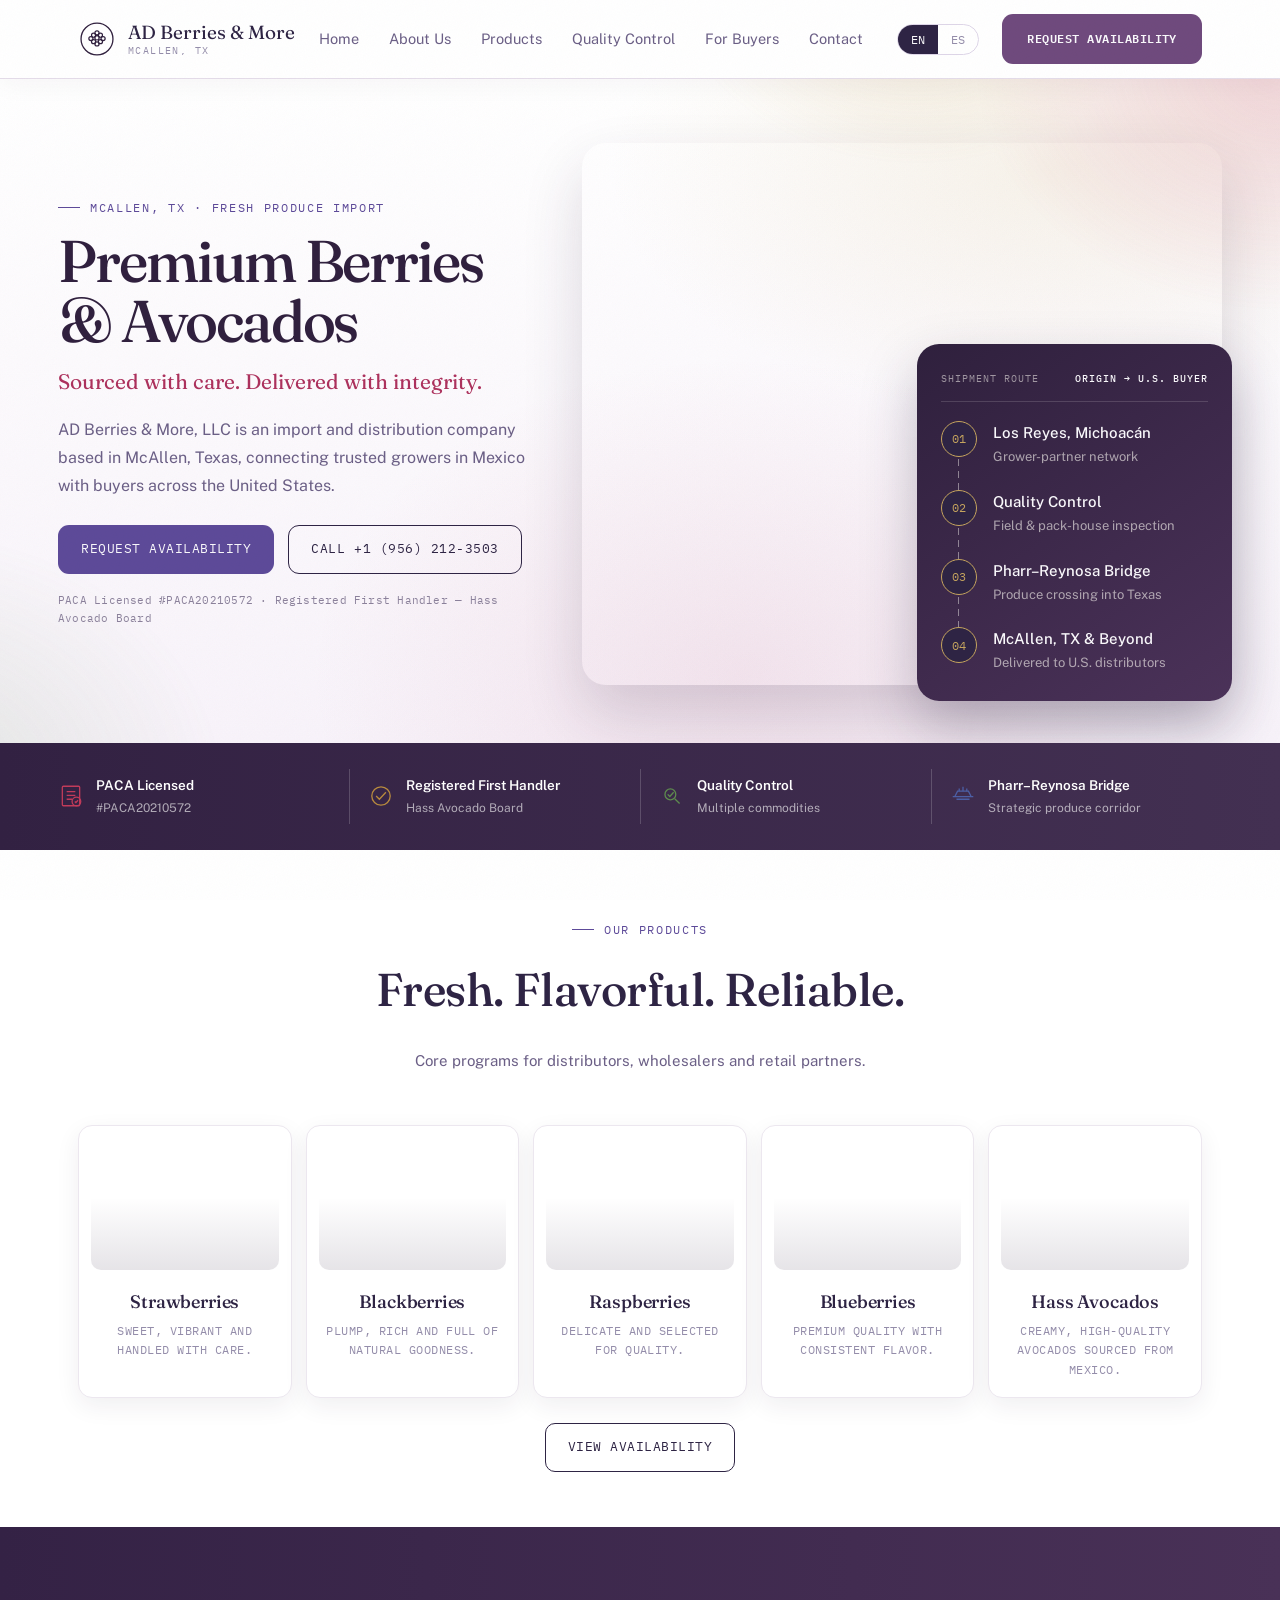
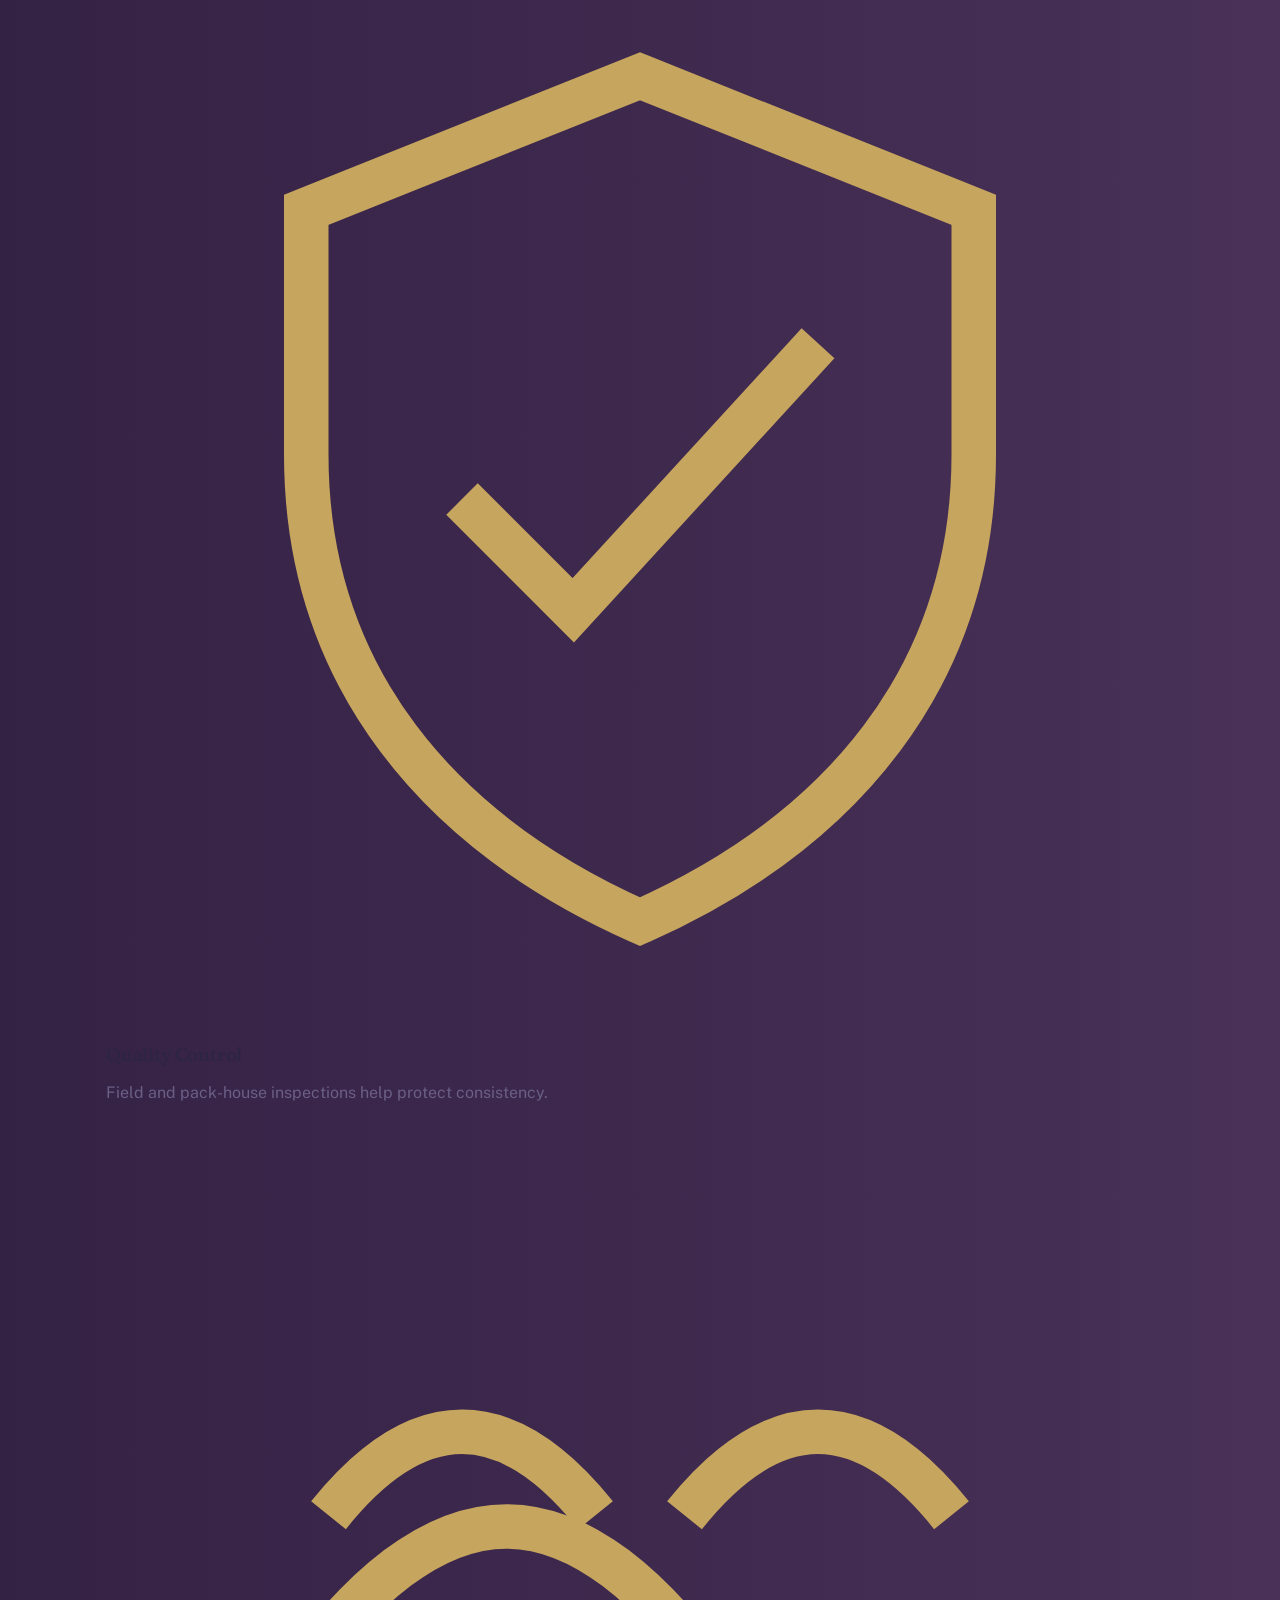
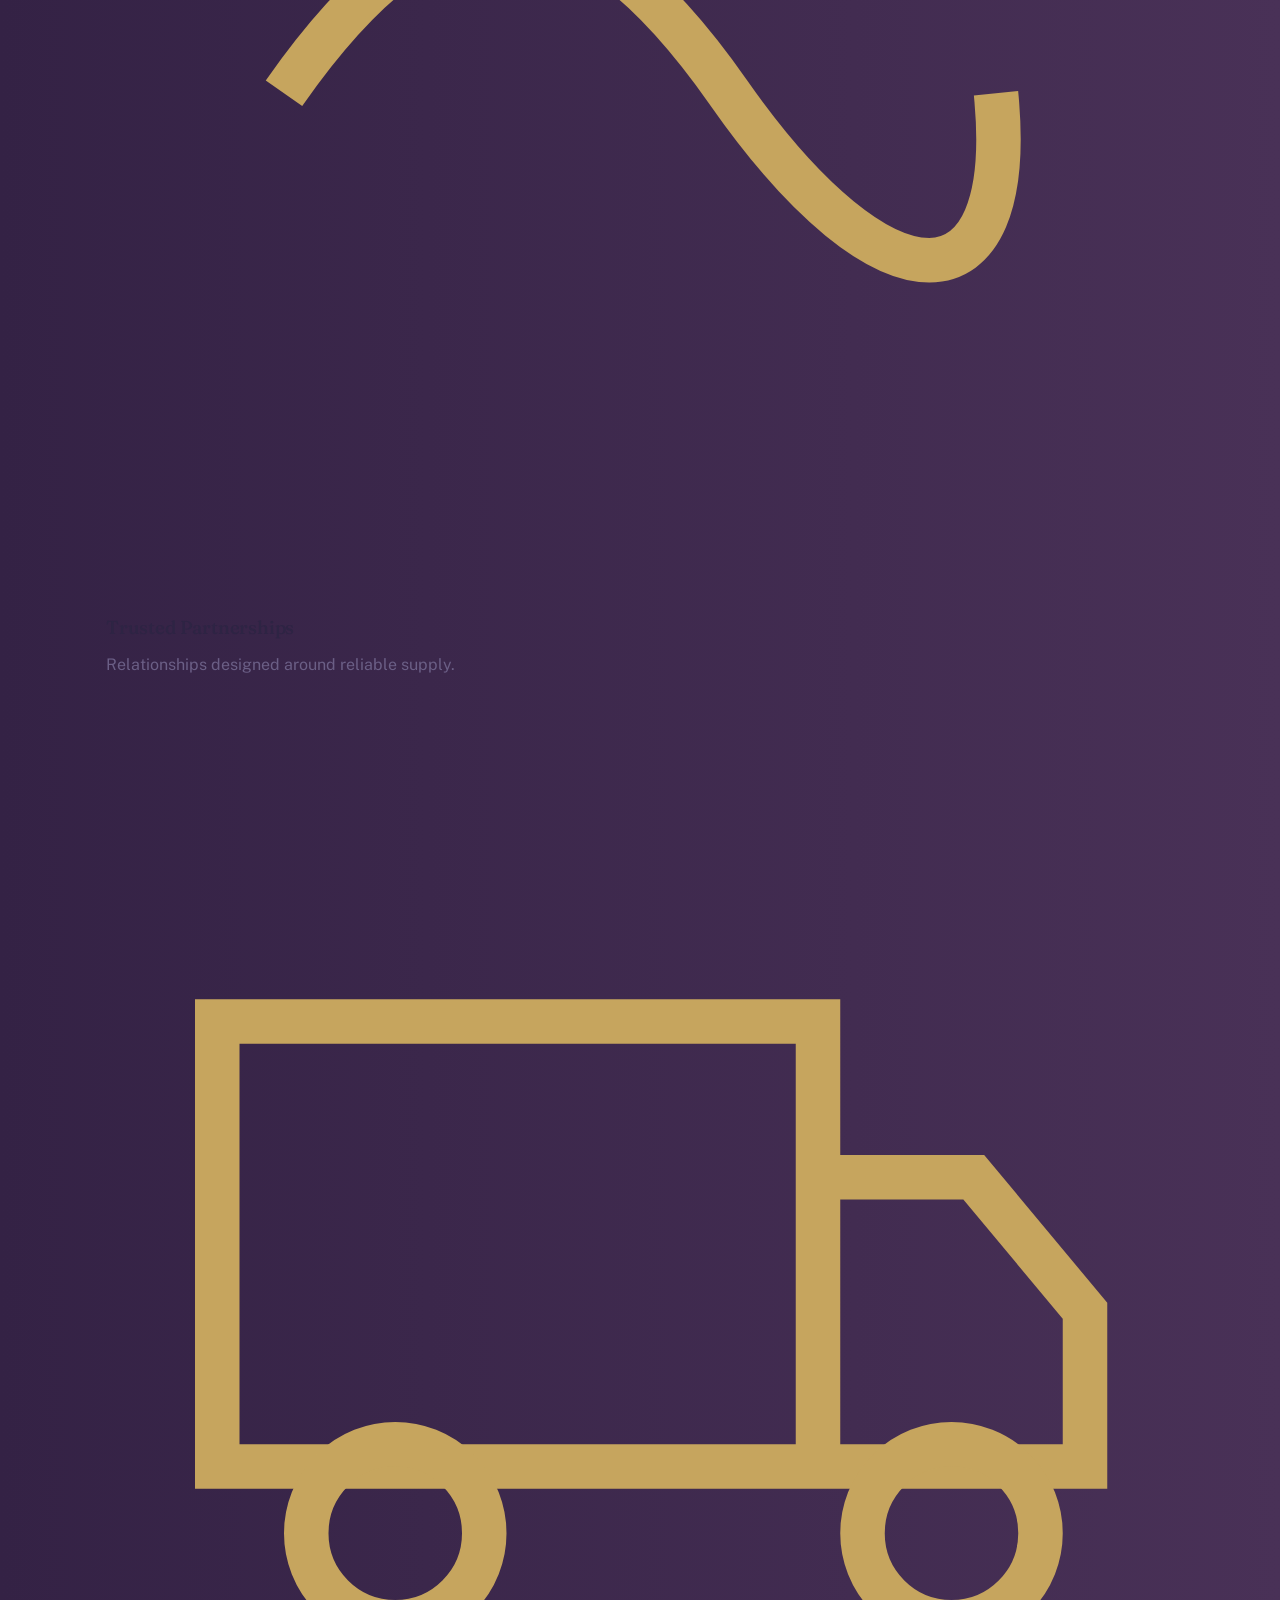
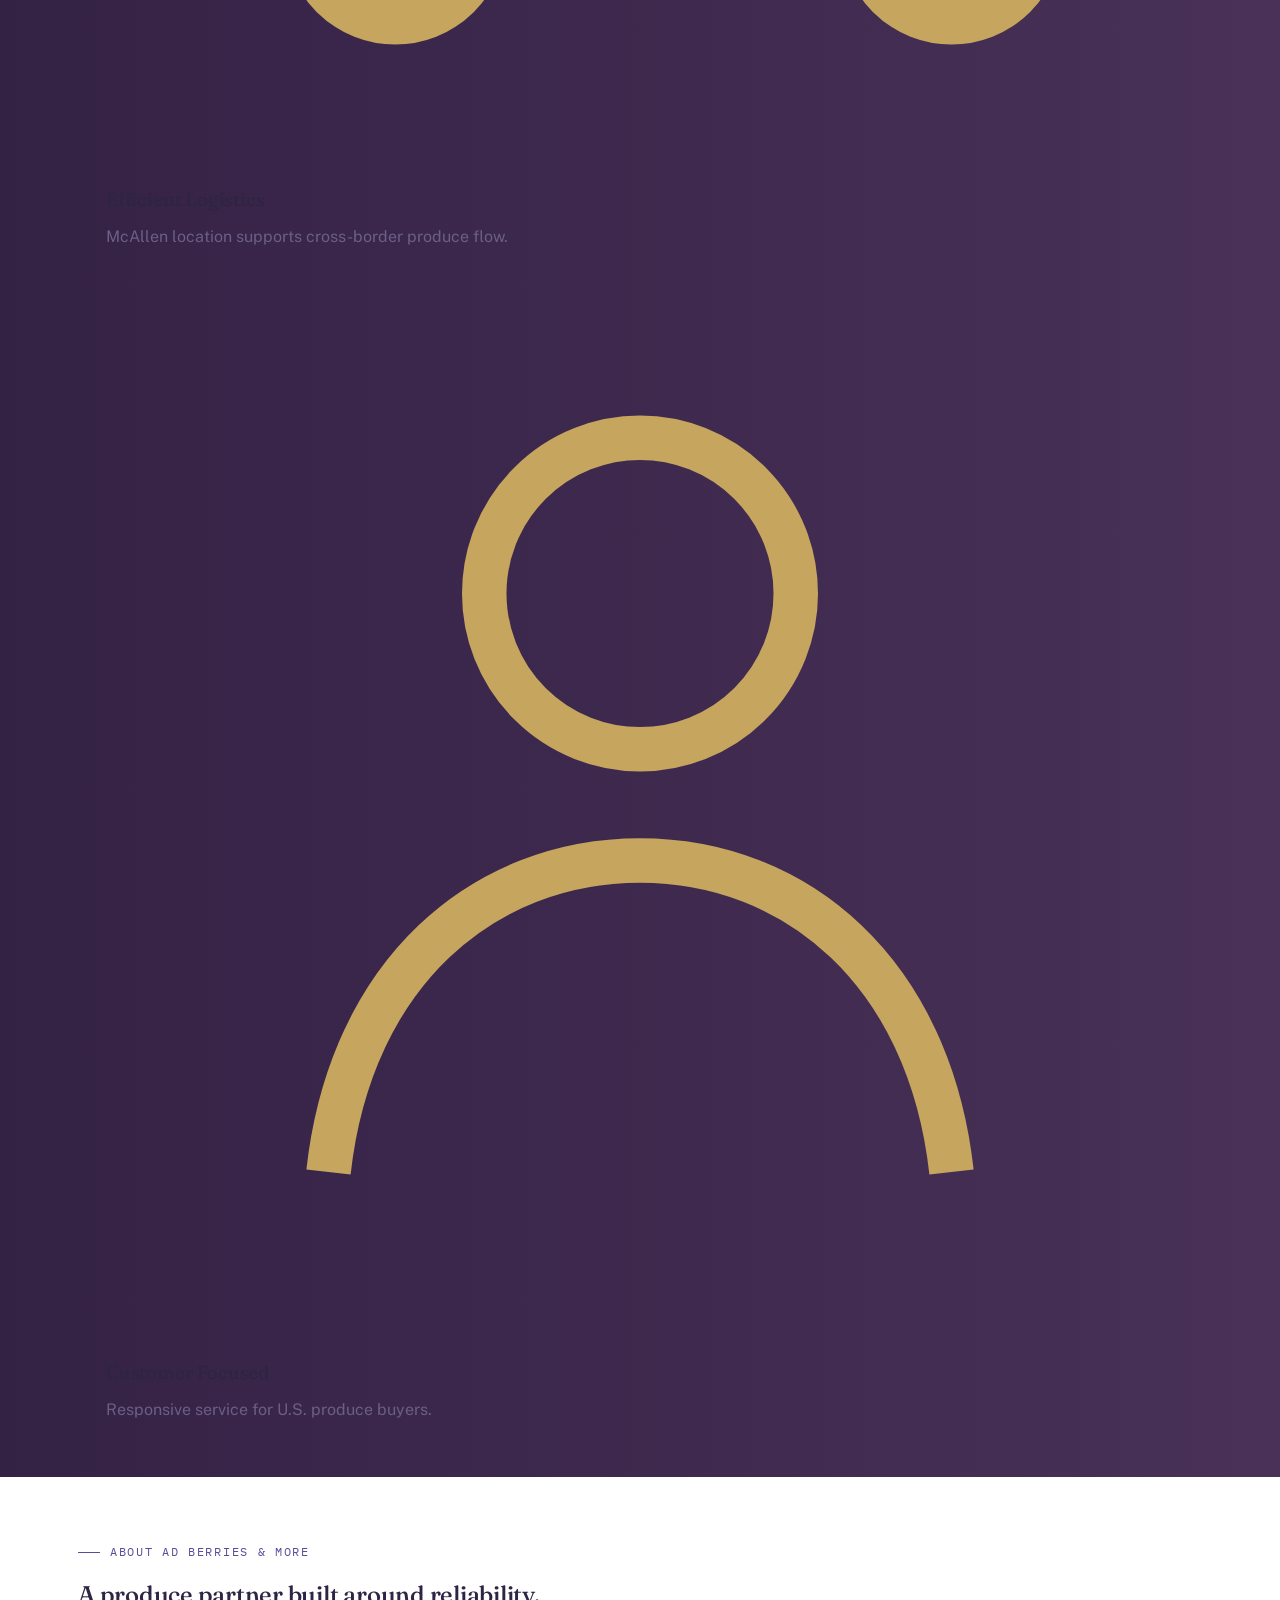
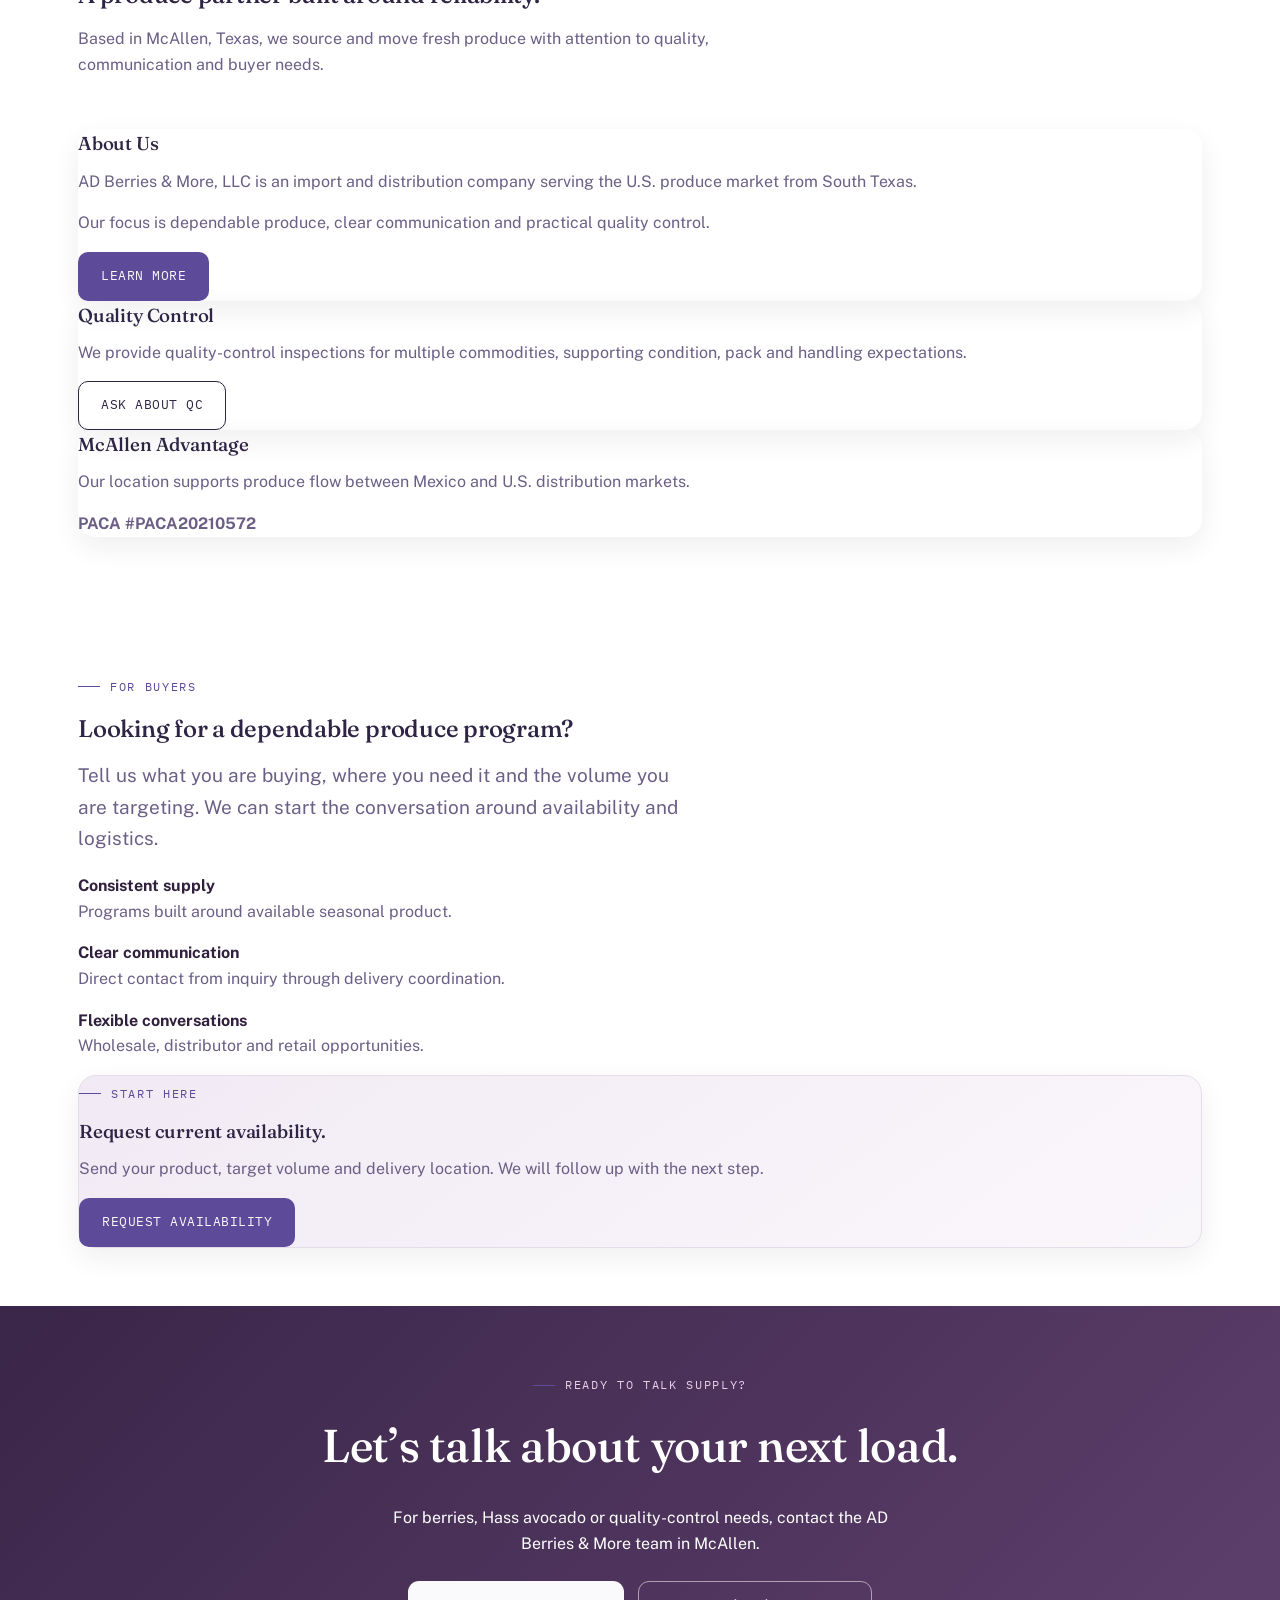
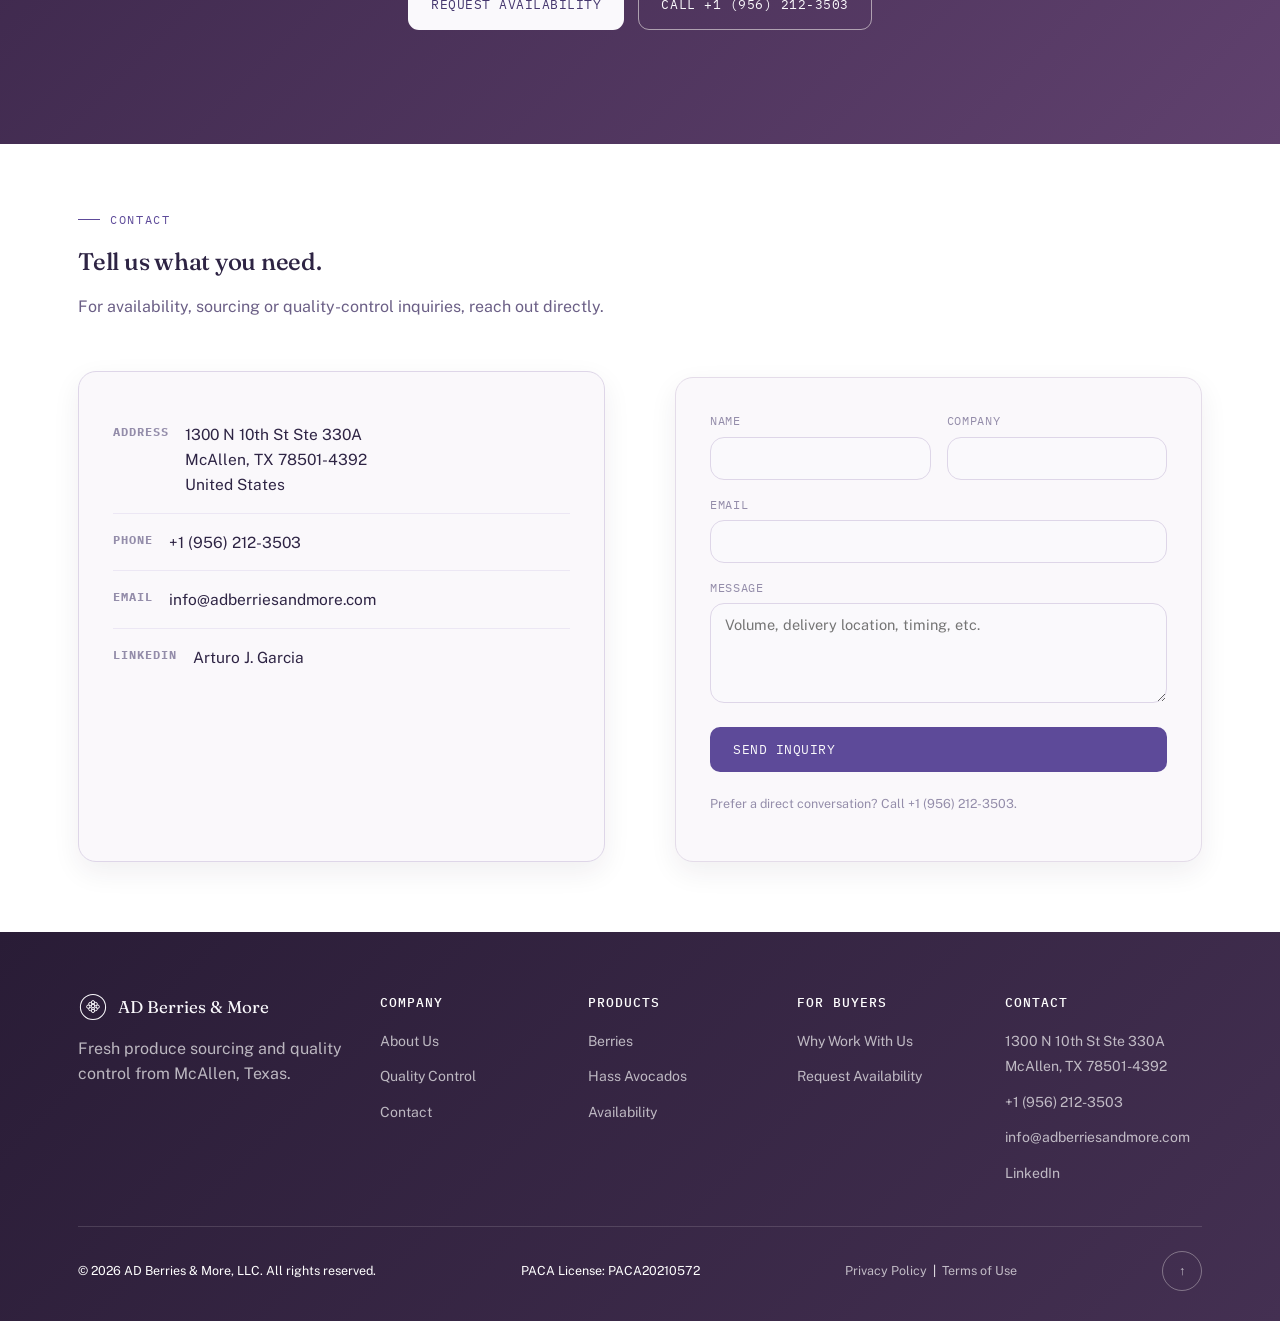
==== commit 57198d74: "Rebuild homepage to match approved visual mockup and wire final visual stylesheet" ====
--- a/index.html
+++ b/index.html
@@ -3,664 +3,36 @@
 <head>
 <meta charset="UTF-8" />
 <meta name="viewport" content="width=device-width, initial-scale=1" />
-
-<!-- ============================================================
-     PRIMARY SEO TAGS
-     NOTE: canonical / og:url below use a PLACEHOLDER domain
-     (adberriesandmore.com) since no domain is registered yet.
-     Once you buy a domain (or before that, your vercel.app URL),
-     find/replace "https://www.adberriesandmore.com" everywhere
-     in this file with the real URL.
-     ============================================================ -->
+<!-- SEO / Open Graph / structured data retained from current homepage. -->
 <title>AD Berries & More | Berry &amp; Avocado Importer in McAllen, TX</title>
-<meta name="description" content="AD Berries & More, LLC imports blueberries, blackberries, raspberries, strawberries and Hass avocado from Michoacán and Jalisco, Mexico to McAllen, TX, with hands-on quality control for U.S. produce buyers." />
+<meta name="description" content="AD Berries & More, LLC imports blueberries, blackberries, raspberries, strawberries and Hass avocado from Mexico to McAllen, TX, with hands-on quality control for U.S. produce buyers." />
 <meta name="keywords" content="berry importer, avocado importer, McAllen TX produce, Michoacan berries, Hass avocado importer, produce quality control, Pharr bridge produce" />
-<meta name="robots" content="index, follow" />
-<meta name="author" content="AD Berries & More, LLC" />
+<meta name="robots" content="index, follow" /><meta name="author" content="AD Berries & More, LLC" />
 <link rel="canonical" href="https://www.adberriesandmore.com/" />
-
-<!-- Google Search Console verification — paste the code Google gives you
-     into the content attribute below, then remove the surrounding comment. -->
-<!-- <meta name="google-site-verification" content="PASTE_YOUR_CODE_HERE" /> -->
-
-<!-- Open Graph -->
-<meta property="og:type" content="website" />
-<meta property="og:site_name" content="AD Berries & More" />
-<meta property="og:title" content="AD Berries & More | Berry & Avocado Importer in McAllen, TX" />
-<meta property="og:description" content="Berries and Hass avocado, sourced in Michoacán and Jalisco and delivered fresh across the U.S. — with quality control built in." />
-<meta property="og:url" content="https://www.adberriesandmore.com/" />
-<meta property="og:image" content="https://www.adberriesandmore.com/assets/img/og-image.jpg" />
-<meta property="og:image:width" content="1200" />
-<meta property="og:image:height" content="630" />
-<meta property="og:locale" content="en_US" />
-<meta property="og:locale:alternate" content="es_MX" />
-
-<!-- Twitter -->
-<meta name="twitter:card" content="summary_large_image" />
-<meta name="twitter:title" content="AD Berries & More | Berry & Avocado Importer in McAllen, TX" />
-<meta name="twitter:description" content="Berries and Hass avocado, sourced in Michoacán and Jalisco and delivered fresh across the U.S. — with quality control built in." />
-<meta name="twitter:image" content="https://www.adberriesandmore.com/assets/img/og-image.jpg" />
-
-<meta name="theme-color" content="#3E3340" />
-
-<!-- Icons -->
-<link rel="icon" href="/assets/img/favicon.ico" sizes="any" />
-<link rel="icon" type="image/svg+xml" href="/assets/img/favicon-source.svg" />
-<link rel="apple-touch-icon" href="/assets/img/apple-touch-icon.png" />
-<link rel="manifest" href="/site.webmanifest" />
-
-<!-- Fonts -->
-<link rel="preconnect" href="https://fonts.googleapis.com" />
-<link rel="preconnect" href="https://fonts.gstatic.com" crossorigin />
-<link href="https://fonts.googleapis.com/css2?family=Fraunces:ital,wght@0,400;0,500;0,600;1,400;1,500&family=Public+Sans:wght@400;500;600;700&family=IBM+Plex+Mono:wght@400;500&display=swap" rel="stylesheet" />
-
-<link rel="stylesheet" href="/assets/style.css" />
-
-<!-- JSON-LD structured data -->
-<script type="application/ld+json">
-{
-  "@context": "https://schema.org",
-  "@type": ["Organization", "LocalBusiness"],
-  "name": "AD Berries & More, LLC",
-  "alternateName": "AD Berries and More",
-  "url": "https://www.adberriesandmore.com/",
-  "logo": "https://www.adberriesandmore.com/assets/img/mark.svg",
-  "image": "https://www.adberriesandmore.com/assets/img/og-image.jpg",
-  "description": "Import and produce quality-control company based in McAllen, TX, sourcing blueberries, blackberries, raspberries, strawberries and Hass avocado from Michoacán and Jalisco, Mexico.",
-  "address": {
-    "@type": "PostalAddress",
-    "streetAddress": "1300 N 10th St, Ste 330A",
-    "addressLocality": "McAllen",
-    "addressRegion": "TX",
-    "postalCode": "78501",
-    "addressCountry": "US"
-  },
-  "areaServed": "US",
-  "telephone": "+1-956-212-3503",
-  "email": "info@adberriesandmore.com",
-  "founder": {
-    "@type": "Person",
-    "name": "Arturo J. Garcia",
-    "jobTitle": "Owner",
-    "sameAs": "https://www.linkedin.com/in/arturo-jaime-g-87620649/"
-  },
-  "sameAs": [
-    "https://www.linkedin.com/in/arturo-jaime-g-87620649/",
-    "https://www.bluebookservices.com/company-details/355067/",
-    "https://www.producemarketguide.com/company/1011593/ad-berries-and-more-llc"
-  ],
-  "makesOffer": [
-    { "@type": "Offer", "itemOffered": { "@type": "Product", "name": "Blueberries" } },
-    { "@type": "Offer", "itemOffered": { "@type": "Product", "name": "Blackberries" } },
-    { "@type": "Offer", "itemOffered": { "@type": "Product", "name": "Raspberries" } },
-    { "@type": "Offer", "itemOffered": { "@type": "Product", "name": "Strawberries" } },
-    { "@type": "Offer", "itemOffered": { "@type": "Product", "name": "Hass Avocado" } }
-  ]
-}
-</script>
+<meta property="og:type" content="website" /><meta property="og:site_name" content="AD Berries & More" /><meta property="og:title" content="AD Berries & More | Berry & Avocado Importer in McAllen, TX" /><meta property="og:description" content="Berries and Hass avocado, sourced in Mexico and delivered fresh across the U.S. — with quality control built in." /><meta property="og:url" content="https://www.adberriesandmore.com/" /><meta property="og:image" content="https://www.adberriesandmore.com/assets/img/og-image.jpg" /><meta property="og:locale" content="en_US" /><meta property="og:locale:alternate" content="es_MX" />
+<meta name="theme-color" content="#352242" />
+<link rel="icon" href="/assets/img/favicon.ico" sizes="any" /><link rel="icon" type="image/svg+xml" href="/assets/img/favicon-source.svg" /><link rel="apple-touch-icon" href="/assets/img/apple-touch-icon.png" /><link rel="manifest" href="/site.webmanifest" />
+<link rel="preconnect" href="https://fonts.googleapis.com"><link rel="preconnect" href="https://fonts.gstatic.com" crossorigin><link href="https://fonts.googleapis.com/css2?family=Fraunces:ital,wght@0,400;0,500;0,600;1,400;1,500&family=Public+Sans:wght@400;500;600;700&family=IBM+Plex+Mono:wght@400;500&display=swap" rel="stylesheet">
+<link rel="stylesheet" href="/assets/style.css" /><link rel="stylesheet" href="/assets/visual-overrides.css" />
+<script>window.__ADB_TITLE_EN__='AD Berries & More | Berry & Avocado Importer in McAllen, TX';window.__ADB_TITLE_ES__='AD Berries & More | Importador de Berries y Aguacate en McAllen, TX';window.__ADB_DESC_EN__='AD Berries & More, LLC imports berries and Hass avocado from Mexico to McAllen, Texas, with quality control for U.S. produce buyers.';window.__ADB_DESC_ES__='AD Berries & More, LLC importa berries y aguacate Hass de México a McAllen, Texas, con control de calidad para compradores de produce en EE.UU.';window.__ADB_EMAIL__='info@adberriesandmore.com';</script>
+<script type="application/ld+json">{"@context":"https://schema.org","@type":["Organization","LocalBusiness"],"name":"AD Berries & More, LLC","alternateName":"AD Berries and More","url":"https://www.adberriesandmore.com/","logo":"https://www.adberriesandmore.com/assets/img/mark.svg","description":"Produce import and quality-control company based in McAllen, Texas.","telephone":"+1-956-212-3503","email":"info@adberriesandmore.com","areaServed":"US","address":{"@type":"PostalAddress","streetAddress":"1300 N 10th St, Ste 330A","addressLocality":"McAllen","addressRegion":"TX","postalCode":"78501","addressCountry":"US"},"sameAs":["https://www.linkedin.com/in/arturo-jaime-g-87620649/"]}</script>
 </head>
 <body>
-<a class="skip-link" href="#main">Skip to content / Saltar al contenido</a>
-<div class="scroll-progress" id="scroll-progress" aria-hidden="true"></div>
-
-<header class="site-header">
-  <div class="wrap">
-    <a class="brand" href="#top" aria-label="AD Berries & More — home">
-      <svg viewBox="0 0 100 100" aria-hidden="true">
-        <circle cx="50" cy="50" r="42" fill="none" stroke="currentColor" stroke-width="3.4"/>
-        <g fill="none" stroke="currentColor" stroke-width="3.2" stroke-linecap="round">
-          <path d="M50 28c0-5 3-9 7-11"/><path d="M50 28c0-5 -3-9 -7-11"/>
-        </g>
-        <g fill="none" stroke="currentColor" stroke-width="3.2">
-          <circle cx="50" cy="34" r="5.4"/><circle cx="41" cy="40" r="5.4"/><circle cx="59" cy="40" r="5.4"/>
-          <circle cx="34" cy="49" r="5.4"/><circle cx="50" cy="47" r="5.6"/><circle cx="66" cy="49" r="5.4"/>
-          <circle cx="41" cy="57" r="5.4"/><circle cx="59" cy="57" r="5.4"/><circle cx="50" cy="63" r="5.4"/>
-        </g>
-      </svg>
-      <span class="brand-word">AD Berries &amp; More
-        <small><span data-i18n="en">McAllen, TX</span><span data-i18n="es">McAllen, TX</span></small>
-      </span>
-    </a>
-
-    <nav class="main-nav" id="main-nav" aria-label="Primary">
-      <ul>
-        <li><a href="#top"><span data-i18n="en">Home</span><span data-i18n="es">Inicio</span></a></li>
-        <li><a href="#nosotros"><span data-i18n="en">About Us</span><span data-i18n="es">Nosotros</span></a></li>
-        <li><a href="#productos"><span data-i18n="en">Products</span><span data-i18n="es">Productos</span></a></li>
-        <li><a href="#calidad"><span data-i18n="en">Quality Control</span><span data-i18n="es">Control de Calidad</span></a></li>
-        <li><a href="#compradores"><span data-i18n="en">For Buyers</span><span data-i18n="es">Para Compradores</span></a></li>
-        <li><a href="#contacto"><span data-i18n="en">Contact</span><span data-i18n="es">Contacto</span></a></li>
-      </ul>
-      <div class="lang-toggle" role="group" aria-label="Language / Idioma">
-        <button type="button" data-lang-btn="en" aria-pressed="true">EN</button>
-        <button type="button" data-lang-btn="es" aria-pressed="false">ES</button>
-      </div>
-    </nav>
-
-    <div class="header-actions">
-      <a class="btn btn-primary" href="#contacto">
-        <span data-i18n="en">Request Availability</span><span data-i18n="es">Solicitar Disponibilidad</span>
-      </a>
-      <button class="nav-toggle" aria-expanded="false" aria-controls="main-nav" aria-label="Toggle menu">
-        <span></span>
-      </button>
-    </div>
-  </div>
-</header>
-
+<a class="skip-link" href="#main">Skip to content / Saltar al contenido</a><div class="scroll-progress" id="scroll-progress" aria-hidden="true"></div>
+<header class="site-header"><div class="wrap"><a class="brand" href="#top" aria-label="AD Berries & More — home"><svg viewBox="0 0 100 100" aria-hidden="true"><circle cx="50" cy="50" r="42" fill="none" stroke="currentColor" stroke-width="3.4"/><g fill="none" stroke="currentColor" stroke-width="3.2"><circle cx="50" cy="34" r="5.4"/><circle cx="41" cy="40" r="5.4"/><circle cx="59" cy="40" r="5.4"/><circle cx="34" cy="49" r="5.4"/><circle cx="50" cy="47" r="5.6"/><circle cx="66" cy="49" r="5.4"/><circle cx="41" cy="57" r="5.4"/><circle cx="59" cy="57" r="5.4"/><circle cx="50" cy="63" r="5.4"/></g></svg><span class="brand-word">AD Berries &amp; More<small>McAllen, TX</small></span></a>
+<nav class="main-nav" id="main-nav"><ul><li><a href="#top">Home</a></li><li><a href="#nosotros">About Us</a></li><li><a href="#productos">Products</a></li><li><a href="#calidad">Quality Control</a></li><li><a href="#compradores">For Buyers</a></li><li><a href="#contacto">Contact</a></li></ul><div class="lang-toggle" role="group" aria-label="Language / Idioma"><button type="button" data-lang-btn="en" aria-pressed="true">EN</button><button type="button" data-lang-btn="es" aria-pressed="false">ES</button></div></nav>
+<div class="header-actions"><a class="btn btn-primary" href="#contacto"><span data-i18n="en">Request Availability</span><span data-i18n="es">Solicitar Disponibilidad</span></a><button class="nav-toggle" aria-expanded="false" aria-controls="main-nav" aria-label="Toggle menu"><span></span></button></div></div></header>
 <main id="main">
-
-  <!-- ============ HERO ============ -->
-  <section id="top" class="hero">
-    <div class="wrap">
-      <div class="reveal">
-        <p class="eyebrow">
-          <span data-i18n="en">McAllen, TX · Fresh Produce Import</span>
-          <span data-i18n="es">McAllen, TX · Importación de Fresh Produce</span>
-        </p>
-        <h1>
-          <span data-i18n="en">Premium Berries &amp; Avocados</span>
-          <span data-i18n="es">Berries y Aguacates Premium</span>
-        </h1>
-        <p class="hero-tagline">
-          <span data-i18n="en">Sourced with care. Delivered with integrity.</span>
-          <span data-i18n="es">Cultivados con cuidado. Entregados con integridad.</span>
-        </p>
-        <p class="lede">
-          <span data-i18n="en">AD Berries &amp; More, LLC is an import and distribution company based in McAllen, Texas, connecting the best growers in Mexico with trusted buyers across the United States.</span>
-          <span data-i18n="es">AD Berries &amp; More, LLC es una empresa de importación y distribución con sede en McAllen, Texas, que conecta a los mejores productores de México con compradores confiables en Estados Unidos.</span>
-        </p>
-        <div class="hero-actions">
-          <a class="btn btn-primary" href="#contacto">
-            <span data-i18n="en">Request Availability</span><span data-i18n="es">Solicitar Disponibilidad</span>
-          </a>
-          <a class="btn btn-ghost" href="tel:+19562123503">
-            <span data-i18n="en">Call +1 (956) 212-3503</span><span data-i18n="es">Llamar +1 (956) 212-3503</span>
-          </a>
-        </div>
-        <p class="hero-note">
-          <span data-i18n="en">PACA Licensed #PACA20210572 · Registered First Handler — Hass Avocado Board</span>
-          <span data-i18n="es">Licencia PACA #PACA20210572 · First Handler registrado — Hass Avocado Board</span>
-        </p>
-      </div>
-
-      <div class="reveal hero-visual">
-        <div class="hero-photo-frame">
-          <img src="assets/img/hero-bowl.jpg" alt="Bowl of fresh berries and avocados" loading="eager">
-        </div>
-        <div class="route-card">
-          <div class="route-card__head">
-            <span><span data-i18n="en">Shipment Route</span><span data-i18n="es">Ruta de Envío</span></span>
-            <strong><span data-i18n="en">Origin → U.S. Buyer</span><span data-i18n="es">Origen → Comprador EE.UU.</span></strong>
-          </div>
-          <div class="route">
-            <div class="route-stop">
-              <div class="route-ring">01</div>
-              <div class="route-stop-body">
-                <strong><span data-i18n="en">Los Reyes, Michoacán</span><span data-i18n="es">Los Reyes, Michoacán</span></strong>
-                <span><span data-i18n="en">Grower-partner network</span><span data-i18n="es">Red de productores aliados</span></span>
-              </div>
-            </div>
-            <div class="route-stop">
-              <div class="route-ring">02</div>
-              <div class="route-stop-body">
-                <strong><span data-i18n="en">Quality Control</span><span data-i18n="es">Control de Calidad</span></strong>
-                <span><span data-i18n="en">Field &amp; pack-house inspection</span><span data-i18n="es">Inspección en campo y empaque</span></span>
-              </div>
-            </div>
-            <div class="route-stop">
-              <div class="route-ring">03</div>
-              <div class="route-stop-body">
-                <strong><span data-i18n="en">Pharr–Reynosa Bridge</span><span data-i18n="es">Puente Pharr–Reynosa</span></strong>
-                <span><span data-i18n="en">Nation's #1 produce crossing</span><span data-i18n="es">Cruce de produce #1 del país</span></span>
-              </div>
-            </div>
-            <div class="route-stop">
-              <div class="route-ring">04</div>
-              <div class="route-stop-body">
-                <strong><span data-i18n="en">McAllen, TX &amp; Beyond</span><span data-i18n="es">McAllen, TX y Más Allá</span></strong>
-                <span><span data-i18n="en">Delivered to U.S. distributors</span><span data-i18n="es">Entregado a distribuidores en EE.UU.</span></span>
-              </div>
-            </div>
-          </div>
-        </div>
-      </div>
-    </div>
-  </section>
-
-
-  <!-- ============ TRUST STRIP ============ -->
-  <div class="trust-strip">
-    <div class="wrap">
-      <div class="trust-item">
-        <svg viewBox="0 0 48 48" fill="none" stroke="currentColor" stroke-width="2.4" stroke-linecap="round" stroke-linejoin="round"><rect x="8" y="6" width="32" height="36" rx="2"/><path d="M16 16h16M16 23h16M16 30h10"/><circle cx="34" cy="34" r="8"/><path d="M31 34l2 2 4-4"/></svg>
-        <div>
-          <strong><span data-i18n="en">PACA Licensed</span><span data-i18n="es">Licencia PACA</span></strong>
-          <span>#PACA20210572</span>
-        </div>
-      </div>
-      <div class="trust-item">
-        <svg viewBox="0 0 48 48" fill="none" stroke="currentColor" stroke-width="2.4" stroke-linecap="round" stroke-linejoin="round"><circle cx="24" cy="20" r="14"/><path d="M17 20l5 5 9-10"/><path d="M17 32l-3 10 10-4 10 4-3-10"/></svg>
-        <div>
-          <strong><span data-i18n="en">Hass Avocado Board</span><span data-i18n="es">Hass Avocado Board</span></strong>
-          <span><span data-i18n="en">Registered First Handler</span><span data-i18n="es">First Handler registrado</span></span>
-        </div>
-      </div>
-      <div class="trust-item">
-        <svg viewBox="0 0 48 48" fill="none" stroke="currentColor" stroke-width="2.4" stroke-linecap="round" stroke-linejoin="round"><circle cx="20" cy="20" r="12"/><path d="M29 29l11 11"/><path d="M15 20l3.5 3.5L26 16"/></svg>
-        <div>
-          <strong><span data-i18n="en">Quality Control</span><span data-i18n="es">Control de Calidad</span></strong>
-          <span><span data-i18n="en">Inspections for multiple commodities</span><span data-i18n="es">Inspecciones para múltiples commodities</span></span>
-        </div>
-      </div>
-      <div class="trust-item">
-        <svg viewBox="0 0 48 48" fill="none" stroke="currentColor" stroke-width="2.4" stroke-linecap="round" stroke-linejoin="round"><path d="M6 34c4-10 8-16 18-16s14 6 18 16"/><path d="M6 34h36"/><path d="M12 34V22M18 34v-9M24 34v-8M30 34v-9M36 34V22"/></svg>
-        <div>
-          <strong><span data-i18n="en">Pharr–Reynosa Bridge</span><span data-i18n="es">Puente Pharr–Reynosa</span></strong>
-          <span><span data-i18n="en">65%+ of U.S. produce imports</span><span data-i18n="es">+65% de imports de produce a EE.UU.</span></span>
-        </div>
-      </div>
-    </div>
-  </div>
-
-  <!-- ============ PRODUCTS ============ -->
-  <section id="productos">
-    <div class="wrap">
-      <div class="section-head reveal">
-        <p class="eyebrow"><span data-i18n="en">What We Move</span><span data-i18n="es">Lo Que Movemos</span></p>
-        <h2>
-          <span data-i18n="en">Five commodities, one standard of care.</span>
-          <span data-i18n="es">Cinco productos, un mismo estándar de cuidado.</span>
-        </h2>
-        <p><span data-i18n="en">Every lot — berry or avocado — moves under the same field-to-dock inspection standard.</span><span data-i18n="es">Cada lote — berry o aguacate — se mueve bajo el mismo estándar de inspección, de campo a andén.</span></p>
-      </div>
-
-      <div class="product-grid reveal">
-        <div class="product-card c-blueberry">
-          <div class="icon-badge"><img src="assets/img/blueberries.jpg" alt="Blueberries" loading="lazy"><span class="icon-fallback"><svg viewBox="0 0 64 64" fill="none" stroke="currentColor" stroke-width="2.4"><circle cx="24" cy="30" r="10"/><circle cx="41" cy="25" r="9"/><circle cx="35" cy="43" r="9"/>
-            <g stroke-linecap="round"><path d="M22 21l1.5 3M26 21l-1.5 3"/><path d="M39 17l1.5 3M43 17l-1.5 3"/><path d="M33 35l1.5 3M37 35l-1.5 3"/></g></svg></span></div>
-          <h3><span data-i18n="en">Blueberry</span><span data-i18n="es">Blueberry</span></h3>
-          <p>Vaccinium corymbosum</p>
-        </div>
-        <div class="product-card c-blackberry">
-          <div class="icon-badge"><img src="assets/img/blackberries.jpg" alt="Blackberries" loading="lazy"><span class="icon-fallback"><svg viewBox="0 0 64 64" fill="none" stroke="currentColor" stroke-width="2.2"><g><circle cx="32" cy="22" r="5"/><circle cx="24" cy="28" r="5"/><circle cx="40" cy="28" r="5"/><circle cx="19" cy="37" r="5"/><circle cx="32" cy="34" r="5.2"/><circle cx="45" cy="37" r="5"/><circle cx="24" cy="45" r="5"/><circle cx="40" cy="45" r="5"/></g>
-            <path d="M32 15c0-4 2-6 5-8" stroke-linecap="round"/></svg></span></div>
-          <h3><span data-i18n="en">Blackberry</span><span data-i18n="es">Zarzamora</span></h3>
-          <p>Rubus fruticosus</p>
-        </div>
-        <div class="product-card c-raspberry">
-          <div class="icon-badge"><img src="assets/img/raspberries.jpg" alt="Raspberries" loading="lazy"><span class="icon-fallback"><svg viewBox="0 0 64 64" fill="none" stroke="currentColor" stroke-width="2.4"><g>
-            <circle cx="32" cy="22" r="5"/><circle cx="24" cy="27" r="5"/><circle cx="40" cy="27" r="5"/>
-            <circle cx="19" cy="35" r="5"/><circle cx="32" cy="33" r="5.2"/><circle cx="45" cy="35" r="5"/>
-            <circle cx="26" cy="42" r="5"/><circle cx="38" cy="42" r="5"/></g>
-            <path d="M32 15c0-4 2-7 6-9" stroke-linecap="round"/><path d="M32 15c0-4 -2-7 -6-9" stroke-linecap="round"/></svg></span></div>
-          <h3><span data-i18n="en">Raspberry</span><span data-i18n="es">Frambuesa</span></h3>
-          <p>Rubus idaeus</p>
-        </div>
-        <div class="product-card c-strawberry">
-          <div class="icon-badge"><img src="assets/img/strawberries.jpg" alt="Strawberries" loading="lazy"><span class="icon-fallback"><svg viewBox="0 0 64 64" fill="none" stroke="currentColor" stroke-width="2.4" stroke-linejoin="round"><path d="M20 24c-4 6-4 14 0 21 4 7 8 8 12 8s8-1 12-8c4-7 4-15 0-21-4-5-8-6-12-6s-8 1-12 6Z"/>
-            <path d="M32 18c-1-3 0-6 2-8M32 18c1-3 0-6-2-8M32 18c-2-2-5-3-8-2M32 18c2-2 5-3 8-2" stroke-linecap="round"/>
-            <g stroke="none" fill="currentColor"><circle cx="26" cy="30" r="1.4"/><circle cx="37" cy="29" r="1.4"/><circle cx="31" cy="37" r="1.4"/><circle cx="24" cy="41" r="1.4"/><circle cx="39" cy="39" r="1.4"/><circle cx="32" cy="46" r="1.4"/></g></svg></span></div>
-          <h3><span data-i18n="en">Strawberry</span><span data-i18n="es">Fresa</span></h3>
-          <p>Fragaria × ananassa</p>
-        </div>
-        <div class="product-card c-avocado">
-          <div class="icon-badge"><img src="assets/img/avocados.jpg" alt="Hass Avocados" loading="lazy"><span class="icon-fallback"><svg viewBox="0 0 64 64" fill="none" stroke="currentColor" stroke-width="2.4" stroke-linejoin="round"><path d="M27 15c-6 5-11 15-11 24a16 16 0 0 0 32 0c0-9-5-19-11-24-3-2-4-3-5-3s-2 1-5 3Z"/>
-            <ellipse cx="32" cy="40" rx="8.5" ry="9"/>
-            <path d="M27 15c1 2 3 3 5 3s4-1 5-3" stroke-linecap="round"/></svg></span></div>
-          <h3><span data-i18n="en">Hass Avocado</span><span data-i18n="es">Aguacate Hass</span></h3>
-          <p>Persea americana</p>
-        </div>
-      </div>
-    </div>
-  </section>
-
-  <!-- ============ PROCESS ============ -->
-  <section id="proceso" style="background:var(--paper-raised); border-top:1px solid var(--line); border-bottom:1px solid var(--line);">
-    <div class="wrap">
-      <div class="section-head reveal">
-        <p class="eyebrow"><span data-i18n="en">How It Works</span><span data-i18n="es">Cómo Trabajamos</span></p>
-        <h2>
-          <span data-i18n="en">From the fields in Michoacán and Jalisco to your dock in the U.S.</span>
-          <span data-i18n="es">De los campos en Michoacán y Jalisco a tu andén en EE.UU.</span>
-        </h2>
-      </div>
-
-      <div class="process-list reveal">
-        <div class="process-item">
-          <span class="process-num">01</span>
-          <h3><span data-i18n="en">Sourcing</span><span data-i18n="es">Abastecimiento</span></h3>
-          <p><span data-i18n="en">We work with grower-partners in the Los Reyes region of Michoacán and across Jalisco, chosen for consistent volume and fruit quality across the season.</span>
-          <span data-i18n="es">Trabajamos con productores aliados en la región de Los Reyes, Michoacán, y en Jalisco, elegidos por su volumen constante y calidad de fruta durante toda la temporada.</span></p>
-        </div>
-        <div class="process-item">
-          <span class="process-num">02</span>
-          <h3><span data-i18n="en">Inspection</span><span data-i18n="es">Inspección</span></h3>
-          <p><span data-i18n="en">Every lot is checked before it ships — size, color, firmness and food-safety documentation reviewed against buyer specs.</span>
-          <span data-i18n="es">Cada lote se revisa antes de embarcar: tamaño, color, firmeza y documentación de inocuidad conforme a las especificaciones del comprador.</span></p>
-        </div>
-        <div class="process-item">
-          <span class="process-num">03</span>
-          <h3><span data-i18n="en">Crossing</span><span data-i18n="es">Cruce</span></h3>
-          <p><span data-i18n="en">Cold chain is maintained across the Pharr–Reynosa International Bridge, the nation's busiest port of entry for fresh produce.</span>
-          <span data-i18n="es">La cadena de frío se mantiene al cruzar por el Puente Internacional Pharr–Reynosa, el puerto de entrada de produce más transitado del país.</span></p>
-        </div>
-        <div class="process-item">
-          <span class="process-num">04</span>
-          <h3><span data-i18n="en">Delivery</span><span data-i18n="es">Entrega</span></h3>
-          <p><span data-i18n="en">Product clears in McAllen, TX and moves on to distributors, retailers and foodservice buyers across the U.S.</span>
-          <span data-i18n="es">El producto se libera en McAllen, TX y continúa hacia distribuidores, minoristas y clientes de foodservice en EE.UU.</span></p>
-        </div>
-      </div>
-    </div>
-  </section>
-
-  <!-- ============ QUALITY ============ -->
-  <section id="calidad">
-    <div class="wrap quality-block">
-      <div class="reveal">
-        <p class="eyebrow"><span data-i18n="en">Food Safety &amp; Compliance</span><span data-i18n="es">Inocuidad y Cumplimiento</span></p>
-        <h2>
-          <span data-i18n="en">Quality control isn't a department here — it's the product.</span>
-          <span data-i18n="es">El control de calidad no es un departamento aquí: es el producto.</span>
-        </h2>
-        <p class="lede">
-          <span data-i18n="en">Beyond our own berries and avocado, our team performs quality control inspections for other importers and commodities — built on the same field-to-dock standards we apply to our own fruit.</span>
-          <span data-i18n="es">Además de nuestras propias berries y aguacate, nuestro equipo realiza inspecciones de control de calidad para otros importadores y commodities — bajo los mismos estándares de campo a andén que aplicamos a nuestra propia fruta.</span>
-        </p>
-      </div>
-      <div class="seal-list reveal">
-        <div class="seal">
-          <svg viewBox="0 0 48 48" fill="none" stroke="currentColor" stroke-width="2.3" stroke-linecap="round" stroke-linejoin="round"><rect x="8" y="6" width="32" height="36" rx="2"/><path d="M16 16h16M16 23h16M16 30h10"/><circle cx="34" cy="34" r="8"/><path d="M31 34l2 2 4-4"/></svg>
-          <div>
-            <strong><span data-i18n="en">PACA License #PACA20210572</span><span data-i18n="es">Licencia PACA #PACA20210572</span></strong>
-            <p><span data-i18n="en">Licensed under the Perishable Agricultural Commodities Act to buy, sell and broker produce in U.S. interstate commerce.</span><span data-i18n="es">Licenciados bajo el Perishable Agricultural Commodities Act para comprar, vender y comerciar produce en el comercio interestatal de EE.UU.</span></p>
-          </div>
-        </div>
-        <div class="seal">
-          <svg viewBox="0 0 48 48" fill="none" stroke="currentColor" stroke-width="2.3" stroke-linecap="round" stroke-linejoin="round"><circle cx="24" cy="20" r="14"/><path d="M17 20l5 5 9-10"/><path d="M17 32l-3 10 10-4 10 4-3-10"/></svg>
-          <div>
-            <strong><span data-i18n="en">Hass Avocado Board</span><span data-i18n="es">Hass Avocado Board</span></strong>
-            <p><span data-i18n="en">Registered First Handler under 7 CFR Part 1219.</span><span data-i18n="es">First Handler registrado bajo el 7 CFR Parte 1219.</span></p>
-          </div>
-        </div>
-        <div class="seal">
-          <svg viewBox="0 0 48 48" fill="none" stroke="currentColor" stroke-width="2.3" stroke-linecap="round" stroke-linejoin="round"><rect x="12" y="8" width="24" height="34" rx="2"/><path d="M18 8v-2a2 2 0 0 1 2-2h8a2 2 0 0 1 2 2v2"/><path d="M17 24l4 4 10-10"/></svg>
-          <div>
-            <strong><span data-i18n="en">Independent QC Inspections</span><span data-i18n="es">Inspecciones de Control de Calidad</span></strong>
-            <p><span data-i18n="en">Field and warehouse inspections available for multiple commodities, not only our own.</span><span data-i18n="es">Inspecciones en campo y bodega disponibles para múltiples commodities, no solo los propios.</span></p>
-          </div>
-        </div>
-        <div class="seal">
-          <svg viewBox="0 0 48 48" fill="none" stroke="currentColor" stroke-width="2.3" stroke-linecap="round" stroke-linejoin="round"><rect x="20" y="6" width="8" height="24" rx="4"/><circle cx="24" cy="36" r="6"/><path d="M24 30v-2"/></svg>
-          <div>
-            <strong><span data-i18n="en">Cold Chain Discipline</span><span data-i18n="es">Cadena de Frío</span></strong>
-            <p><span data-i18n="en">Temperature-controlled handling from pack house to delivery.</span><span data-i18n="es">Manejo con temperatura controlada desde el empaque hasta la entrega.</span></p>
-          </div>
-        </div>
-      </div>
-    </div>
-  </section>
-
-  <!-- ============ ABOUT ============ -->
-  <section id="nosotros" style="background:var(--paper-raised); border-top:1px solid var(--line); border-bottom:1px solid var(--line);">
-    <div class="wrap about-block">
-      <div class="about-figure reveal">
-        <svg viewBox="0 0 100 100"><circle cx="50" cy="50" r="42" fill="none" stroke="currentColor" stroke-width="2.6"/>
-          <g fill="none" stroke="currentColor" stroke-width="2.4" stroke-linecap="round"><path d="M50 28c0-5 3-9 7-11"/><path d="M50 28c0-5 -3-9 -7-11"/></g>
-          <g fill="none" stroke="currentColor" stroke-width="2.4">
-            <circle cx="50" cy="34" r="5.4"/><circle cx="41" cy="40" r="5.4"/><circle cx="59" cy="40" r="5.4"/>
-            <circle cx="34" cy="49" r="5.4"/><circle cx="50" cy="47" r="5.6"/><circle cx="66" cy="49" r="5.4"/>
-            <circle cx="41" cy="57" r="5.4"/><circle cx="59" cy="57" r="5.4"/><circle cx="50" cy="63" r="5.4"/>
-          </g></svg>
-      </div>
-      <div class="reveal">
-        <p class="eyebrow"><span data-i18n="en">About Us</span><span data-i18n="es">Sobre Nosotros</span></p>
-        <p class="about-quote">
-          <span data-i18n="en">“We built AD Berries &amp; More around one idea: the fruit should arrive exactly as good as it left the field.”</span>
-          <span data-i18n="es">“Construimos AD Berries &amp; More alrededor de una idea: la fruta debe llegar tan buena como cuando salió del campo.”</span>
-        </p>
-        <p>
-          <span data-i18n="en">AD Berries &amp; More, LLC is an import and produce quality-control company based in McAllen, Texas — gateway of the Rio Grande Valley for fresh produce arriving from Mexico. We move blueberries, blackberries, raspberries, strawberries and Hass avocado, and back every shipment with hands-on inspection, not paperwork alone.</span>
-          <span data-i18n="es">AD Berries &amp; More, LLC es una empresa de importación y control de calidad de produce con sede en McAllen, Texas — puerta de entrada del Valle de Río Grande para produce fresco proveniente de México. Movemos blueberries, zarzamoras, frambuesas, fresas y aguacate Hass, y respaldamos cada embarque con inspección directa, no solo con papeleo.</span>
-        </p>
-        <p class="about-sign">
-          <span data-i18n="en">— Arturo J. Garcia, Owner · <a href="https://www.linkedin.com/in/arturo-jaime-g-87620649/" target="_blank" rel="noopener noreferrer">Connect on LinkedIn</a></span>
-          <span data-i18n="es">— Arturo J. Garcia, Dueño · <a href="https://www.linkedin.com/in/arturo-jaime-g-87620649/" target="_blank" rel="noopener noreferrer">Conecta en LinkedIn</a></span>
-        </p>
-      </div>
-    </div>
-  </section>
-
-  <!-- ============ FOR BUYERS ============ -->
-  <section id="compradores">
-    <div class="wrap">
-      <div class="section-head reveal">
-        <p class="eyebrow"><span data-i18n="en">For Buyers</span><span data-i18n="es">Para Compradores</span></p>
-        <h2>
-          <span data-i18n="en">What working with us looks like.</span>
-          <span data-i18n="es">Así es trabajar con nosotros.</span>
-        </h2>
-      </div>
-
-      <div class="buyers-grid reveal">
-        <div class="buyer-card">
-          <svg viewBox="0 0 48 48" fill="none" stroke="currentColor" stroke-width="2.2" stroke-linecap="round" stroke-linejoin="round"><path d="M24 4 6 12v10c0 11 7.5 18.6 18 22 10.5-3.4 18-11 18-22V12L24 4Z"/><path d="M17 24l5 5 10-11"/></svg>
-          <h3><span data-i18n="en">Why Work With Us</span><span data-i18n="es">Por Qué Trabajar Con Nosotros</span></h3>
-          <ul>
-            <li><span data-i18n="en">PACA licensed &amp; Hass Avocado Board registered</span><span data-i18n="es">Licencia PACA y registro en Hass Avocado Board</span></li>
-            <li><span data-i18n="en">Direct grower relationships in Michoacán &amp; Jalisco</span><span data-i18n="es">Relación directa con productores en Michoacán y Jalisco</span></li>
-            <li><span data-i18n="en">Hands-on QC on every lot, not just paperwork</span><span data-i18n="es">Control de calidad directo en cada lote, no solo papeleo</span></li>
-          </ul>
-        </div>
-        <div class="buyer-card">
-          <svg viewBox="0 0 48 48" fill="none" stroke="currentColor" stroke-width="2.2" stroke-linecap="round" stroke-linejoin="round"><rect x="6" y="10" width="36" height="30" rx="2"/><path d="M6 18h36"/><path d="M14 6v8M34 6v8"/><circle cx="16" cy="27" r="2"/><circle cx="24" cy="27" r="2"/><circle cx="32" cy="27" r="2"/><circle cx="16" cy="33" r="2"/><circle cx="24" cy="33" r="2"/></svg>
-          <h3><span data-i18n="en">Seasonal Availability</span><span data-i18n="es">Disponibilidad de Temporada</span></h3>
-          <p><span data-i18n="en">Blueberry, blackberry, raspberry, strawberry and Hass avocado volumes shift through the year with the harvest calendars in Michoacán and Jalisco.</span><span data-i18n="es">Los volúmenes de blueberry, zarzamora, frambuesa, fresa y aguacate Hass cambian durante el año según los calendarios de cosecha en Michoacán y Jalisco.</span></p>
-          <a class="btn btn-ghost" href="#contacto" style="font-size:12px; padding:10px 16px;">
-            <span data-i18n="en">Ask What's In Season</span><span data-i18n="es">Consulta la Temporada</span>
-          </a>
-        </div>
-        <div class="buyer-card">
-          <svg viewBox="0 0 48 48" fill="none" stroke="currentColor" stroke-width="2.2" stroke-linecap="round" stroke-linejoin="round"><path d="M6 32c3-8 7-13 15-13s12 5 15 13"/><path d="M6 32h30"/><rect x="30" y="21" width="12" height="11" rx="1.5"/><circle cx="14" cy="36" r="3.5"/><circle cx="34" cy="36" r="3.5"/></svg>
-          <h3><span data-i18n="en">Shipping &amp; Logistics</span><span data-i18n="es">Envío y Logística</span></h3>
-          <p><span data-i18n="en">Cold chain from pack house through the Pharr–Reynosa Bridge to your dock, with documentation ready for U.S. entry.</span><span data-i18n="es">Cadena de frío desde el empaque hasta tu andén, cruzando por el Puente Pharr–Reynosa, con documentación lista para la entrada a EE.UU.</span></p>
-        </div>
-      </div>
-    </div>
-  </section>
-
-  <!-- ============ CTA BAND ============ -->
-  <section class="cta-band">
-    <div class="wrap reveal">
-      <h2>
-        <span data-i18n="en">Sourcing berries or avocado for next season?</span>
-        <span data-i18n="es">¿Buscas berries o aguacate para la próxima temporada?</span>
-      </h2>
-      <p>
-        <span data-i18n="en">Let's talk volume, specs and timing — from Michoacán and Jalisco to your dock.</span>
-        <span data-i18n="es">Hablemos de volumen, especificaciones y tiempos — de Michoacán y Jalisco a tu andén.</span>
-      </p>
-      <div class="hero-actions">
-        <a class="btn btn-primary" href="#contacto">
-          <span data-i18n="en">Request Availability</span><span data-i18n="es">Solicitar Disponibilidad</span>
-        </a>
-      </div>
-    </div>
-  </section>
-
-  <!-- ============ CONTACT ============ -->
-  <section id="contacto">
-    <div class="wrap">
-      <div class="section-head reveal">
-        <p class="eyebrow"><span data-i18n="en">Get In Touch</span><span data-i18n="es">Contacto</span></p>
-        <h2><span data-i18n="en">Let's move your next order.</span><span data-i18n="es">Movamos tu próximo pedido.</span></h2>
-      </div>
-
-      <div class="contact-grid reveal">
-        <div>
-          <div class="contact-card">
-            <div class="contact-row">
-              <svg viewBox="0 0 24 24" fill="none" stroke="currentColor" stroke-width="2" stroke-linecap="round" stroke-linejoin="round"><path d="M12 22s8-8.5 8-14a8 8 0 1 0-16 0c0 5.5 8 14 8 14Z"/><circle cx="12" cy="8" r="2.5"/></svg>
-              <div>
-                <strong><span data-i18n="en">Address</span><span data-i18n="es">Dirección</span></strong>
-                <span class="value">1300 N 10th St, Ste 330A<br />McAllen, TX 78501</span>
-              </div>
-            </div>
-            <div class="contact-row">
-              <svg viewBox="0 0 24 24" fill="none" stroke="currentColor" stroke-width="2" stroke-linecap="round" stroke-linejoin="round"><path d="M22 16.9v3a2 2 0 0 1-2.2 2 19.8 19.8 0 0 1-8.6-3.1 19.5 19.5 0 0 1-6-6 19.8 19.8 0 0 1-3.1-8.6A2 2 0 0 1 4.1 2h3a2 2 0 0 1 2 1.7c.1.9.3 1.8.6 2.7a2 2 0 0 1-.5 2.1L7.9 9.9a16 16 0 0 0 6 6l1.4-1.4a2 2 0 0 1 2.1-.5c.9.3 1.8.5 2.7.6a2 2 0 0 1 1.7 2Z"/></svg>
-              <div>
-                <strong><span data-i18n="en">Phone</span><span data-i18n="es">Teléfono</span></strong>
-                <a href="tel:+19562123503">+1 (956) 212-3503</a>
-              </div>
-            </div>
-            <div class="contact-row">
-              <svg viewBox="0 0 24 24" fill="none" stroke="currentColor" stroke-width="2" stroke-linecap="round" stroke-linejoin="round"><rect x="2" y="4" width="20" height="16" rx="2"/><path d="m2 7 10 6 10-6"/></svg>
-              <div>
-                <strong><span data-i18n="en">Email</span><span data-i18n="es">Correo</span></strong>
-                <a href="mailto:info@adberriesandmore.com">info@adberriesandmore.com</a>
-                <span class="form-note"><span data-i18n="en">(placeholder — swap for real inbox)</span><span data-i18n="es">(marcador — reemplaza con el correo real)</span></span>
-              </div>
-            </div>
-            <div class="contact-row">
-              <svg viewBox="0 0 24 24" fill="none" stroke="currentColor" stroke-width="2" stroke-linecap="round" stroke-linejoin="round"><circle cx="12" cy="12" r="10"/><path d="M12 6v6l4 2"/></svg>
-              <div>
-                <strong><span data-i18n="en">Hours</span><span data-i18n="es">Horario</span></strong>
-                <span class="value"><span data-i18n="en">Mon–Fri, 8:00 AM – 5:00 PM (CT)</span><span data-i18n="es">Lun–Vie, 8:00 AM – 5:00 PM (CT)</span></span>
-              </div>
-            </div>
-          </div>
-
-          <form id="contact-form" class="contact-form" aria-label="Contact form">
-            <div class="form-row-2">
-              <div>
-                <label for="name"><span data-i18n="en">Name</span><span data-i18n="es">Nombre</span></label>
-                <input id="name" name="name" type="text" required />
-              </div>
-              <div>
-                <label for="company"><span data-i18n="en">Company</span><span data-i18n="es">Empresa</span></label>
-                <input id="company" name="company" type="text" />
-              </div>
-            </div>
-            <div>
-              <label for="email"><span data-i18n="en">Email</span><span data-i18n="es">Correo</span></label>
-              <input id="email" name="email" type="email" required />
-            </div>
-            <div>
-              <label for="message"><span data-i18n="en">What are you looking to buy?</span><span data-i18n="es">¿Qué producto buscas?</span></label>
-              <textarea id="message" name="message" placeholder="Blueberries, avocado, volume, timing…"></textarea>
-            </div>
-            <button type="submit" class="btn btn-primary" style="justify-self:start;">
-              <span data-i18n="en">Send Message</span><span data-i18n="es">Enviar Mensaje</span>
-            </button>
-            <p class="form-note">
-              <span data-i18n="en">This form opens your email client for now — we can wire it to a real inbox once you're ready.</span>
-              <span data-i18n="es">Por ahora este formulario abre tu cliente de correo — podemos conectarlo a un correo real cuando quieras.</span>
-            </p>
-          </form>
-        </div>
-
-        <div class="map-frame">
-          <iframe
-            title="AD Berries & More location map"
-            src="https://www.google.com/maps?q=1300+N+10th+St+Ste+330A,+McAllen,+TX+78501&output=embed"
-            loading="lazy"
-            referrerpolicy="no-referrer-when-downgrade">
-          </iframe>
-        </div>
-      </div>
-    </div>
-  </section>
+<section id="top" class="hero"><div class="wrap"><div class="reveal"><p class="eyebrow"><span data-i18n="en">McAllen, TX · Fresh Produce Import</span><span data-i18n="es">McAllen, TX · Importación de Fresh Produce</span></p><h1><span data-i18n="en">Premium Berries &amp; Avocados</span><span data-i18n="es">Berries y Aguacates Premium</span></h1><p class="hero-tagline"><span data-i18n="en">Sourced with care. Delivered with integrity.</span><span data-i18n="es">Seleccionados con cuidado. Entregados con integridad.</span></p><p class="lede"><span data-i18n="en">AD Berries &amp; More, LLC is an import and distribution company based in McAllen, Texas, connecting trusted growers in Mexico with buyers across the United States.</span><span data-i18n="es">AD Berries &amp; More, LLC es una empresa de importación y distribución con sede en McAllen, Texas, que conecta productores confiables de México con compradores en Estados Unidos.</span></p><div class="hero-actions"><a class="btn btn-primary" href="#contacto"><span data-i18n="en">Request Availability</span><span data-i18n="es">Solicitar Disponibilidad</span></a><a class="btn btn-ghost" href="tel:+19562123503"><span data-i18n="en">Call +1 (956) 212-3503</span><span data-i18n="es">Llamar +1 (956) 212-3503</span></a></div><p class="hero-note"><span data-i18n="en">PACA Licensed #PACA20210572 · Registered First Handler — Hass Avocado Board</span><span data-i18n="es">Licencia PACA #PACA20210572 · First Handler registrado — Hass Avocado Board</span></p></div>
+<div class="reveal hero-visual"><div class="hero-photo-frame"><img src="https://images.unsplash.com/photo-1490474418585-ba9bad8fd0ea?auto=format&amp;fit=crop&amp;w=1400&amp;q=88" alt="Fresh berries and fruit arranged for produce buyers" loading="eager"></div><div class="route-card"><div class="route-card__head"><span>SHIPMENT ROUTE</span><strong>ORIGIN → U.S. BUYER</strong></div><div class="route"><div class="route-stop"><div class="route-ring">01</div><div class="route-stop-body"><strong>Los Reyes, Michoacán</strong><span>Grower-partner network</span></div></div><div class="route-stop"><div class="route-ring">02</div><div class="route-stop-body"><strong>Quality Control</strong><span>Field &amp; pack-house inspection</span></div></div><div class="route-stop"><div class="route-ring">03</div><div class="route-stop-body"><strong>Pharr–Reynosa Bridge</strong><span>Produce crossing into Texas</span></div></div><div class="route-stop"><div class="route-ring">04</div><div class="route-stop-body"><strong>McAllen, TX &amp; Beyond</strong><span>Delivered to U.S. distributors</span></div></div></div></div></div></div></section>
+<div class="trust-strip"><div class="wrap"><div class="trust-item"><svg viewBox="0 0 48 48" fill="none" stroke="currentColor" stroke-width="2.4"><rect x="8" y="6" width="32" height="36" rx="2"/><path d="M16 16h16M16 23h16M16 30h10"/><circle cx="34" cy="34" r="8"/><path d="M31 34l2 2 4-4"/></svg><div><strong>PACA Licensed</strong><span>#PACA20210572</span></div></div><div class="trust-item"><svg viewBox="0 0 48 48" fill="none" stroke="currentColor" stroke-width="2.4"><circle cx="24" cy="24" r="17"/><path d="m15 24 6 6 12-13"/></svg><div><strong>Registered First Handler</strong><span>Hass Avocado Board</span></div></div><div class="trust-item"><svg viewBox="0 0 48 48" fill="none" stroke="currentColor" stroke-width="2.4"><circle cx="21" cy="21" r="10"/><path d="m29 29 9 9M16 21l4 4 7-8"/></svg><div><strong>Quality Control</strong><span>Multiple commodities</span></div></div><div class="trust-item"><svg viewBox="0 0 48 48" fill="none" stroke="currentColor" stroke-width="2.4"><path d="M5 25h38M9 25l5-10h20l5 10M12 30h24"/><path d="M17 15v-5M24 15V7M31 15v-5"/></svg><div><strong>Pharr–Reynosa Bridge</strong><span>Strategic produce corridor</span></div></div></div></div>
+<section id="productos"><div class="wrap"><div class="section-head center"><p class="eyebrow">OUR PRODUCTS</p><h2>Fresh. Flavorful. Reliable.</h2><p>Core programs for distributors, wholesalers and retail partners.</p></div><div class="product-grid reveal"><article class="product-card"><div class="icon-badge"></div><h3>Strawberries</h3><p>Sweet, vibrant and handled with care.</p></article><article class="product-card"><div class="icon-badge"></div><h3>Blackberries</h3><p>Plump, rich and full of natural goodness.</p></article><article class="product-card"><div class="icon-badge"></div><h3>Raspberries</h3><p>Delicate and selected for quality.</p></article><article class="product-card"><div class="icon-badge"></div><h3>Blueberries</h3><p>Premium quality with consistent flavor.</p></article><article class="product-card"><div class="icon-badge"></div><h3>Hass Avocados</h3><p>Creamy, high-quality avocados sourced from Mexico.</p></article></div><div style="text-align:center;margin-top:25px"><a class="btn btn-ghost" href="#contacto">View Availability</a></div></div></section>
+<div class="quality-band" id="calidad"><div class="wrap"><div class="quality-item"><svg class="quality-icon" viewBox="0 0 48 48" fill="none" stroke="currentColor" stroke-width="2"><path d="M24 5 39 11v11c0 10-6 17-15 21C15 39 9 32 9 22V11l15-6Z"/><path d="m16 24 5 5 11-12"/></svg><div><h3>Quality Control</h3><p>Field and pack-house inspections help protect consistency.</p></div></div><div class="quality-item"><svg class="quality-icon" viewBox="0 0 48 48" fill="none" stroke="currentColor" stroke-width="2"><path d="M8 25c7-10 13-10 20 0s13 10 12 0"/><path d="M10 17c4-5 8-5 12 0M26 17c4-5 8-5 12 0"/></svg><div><h3>Trusted Partnerships</h3><p>Relationships designed around reliable supply.</p></div></div><div class="quality-item"><svg class="quality-icon" viewBox="0 0 48 48" fill="none" stroke="currentColor" stroke-width="2"><path d="M5 14h27v20H5zM32 21h7l5 6v7H32z"/><circle cx="13" cy="37" r="4"/><circle cx="38" cy="37" r="4"/></svg><div><h3>Efficient Logistics</h3><p>McAllen location supports cross-border produce flow.</p></div></div><div class="quality-item"><svg class="quality-icon" viewBox="0 0 48 48" fill="none" stroke="currentColor" stroke-width="2"><circle cx="24" cy="14" r="7"/><path d="M10 40c1-9 7-14 14-14s13 5 14 14"/></svg><div><h3>Customer Focused</h3><p>Responsive service for U.S. produce buyers.</p></div></div></div></div>
+<section id="nosotros"><div class="wrap"><div class="section-head"><p class="eyebrow">ABOUT AD BERRIES &amp; MORE</p><h2>A produce partner built around reliability.</h2><p>Based in McAllen, Texas, we source and move fresh produce with attention to quality, communication and buyer needs.</p></div><div class="three-cards"><article class="info-card"><h3>About Us</h3><p>AD Berries &amp; More, LLC is an import and distribution company serving the U.S. produce market from South Texas.</p><p>Our focus is dependable produce, clear communication and practical quality control.</p><a class="btn btn-primary" href="#contacto">Learn More</a></article><article class="info-card"><h3>Quality Control</h3><p>We provide quality-control inspections for multiple commodities, supporting condition, pack and handling expectations.</p><a class="btn btn-ghost" href="#contacto">Ask About QC</a></article><article class="info-card"><h3>McAllen Advantage</h3><p>Our location supports produce flow between Mexico and U.S. distribution markets.</p><p><strong>PACA #PACA20210572</strong></p></article></div></div></section>
+<section id="compradores"><div class="wrap buyer-layout"><div><p class="eyebrow">FOR BUYERS</p><h2>Looking for a dependable produce program?</h2><p class="lede">Tell us what you are buying, where you need it and the volume you are targeting. We can start the conversation around availability and logistics.</p><div class="buyer-list"><div class="buyer-row"><strong>Consistent supply</strong><p>Programs built around available seasonal product.</p></div><div class="buyer-row"><strong>Clear communication</strong><p>Direct contact from inquiry through delivery coordination.</p></div><div class="buyer-row"><strong>Flexible conversations</strong><p>Wholesale, distributor and retail opportunities.</p></div></div></div><div class="buyer-panel"><p class="eyebrow">START HERE</p><h3>Request current availability.</h3><p>Send your product, target volume and delivery location. We will follow up with the next step.</p><a class="btn btn-primary" href="#contacto">Request Availability</a></div></div></section>
+<section class="cta-band"><div class="wrap"><div class="section-head center"><p class="eyebrow">READY TO TALK SUPPLY?</p><h2>Let’s talk about your next load.</h2><p>For berries, Hass avocado or quality-control needs, contact the AD Berries &amp; More team in McAllen.</p><div class="hero-actions"><a class="btn btn-primary" href="#contacto">Request Availability</a><a class="btn btn-ghost on-dark" href="tel:+19562123503">Call +1 (956) 212-3503</a></div></div></div></section>
+<section id="contacto"><div class="wrap"><div class="section-head"><p class="eyebrow">CONTACT</p><h2>Tell us what you need.</h2><p>For availability, sourcing or quality-control inquiries, reach out directly.</p></div><div class="contact-grid"><div class="contact-card"><div class="contact-row"><strong>Address</strong><span class="value">1300 N 10th St Ste 330A<br>McAllen, TX 78501-4392<br>United States</span></div><div class="contact-row"><strong>Phone</strong><a href="tel:+19562123503">+1 (956) 212-3503</a></div><div class="contact-row"><strong>Email</strong><a href="mailto:info@adberriesandmore.com">info@adberriesandmore.com</a></div><div class="contact-row"><strong>LinkedIn</strong><a href="https://www.linkedin.com/in/arturo-jaime-g-87620649/" target="_blank" rel="noopener">Arturo J. Garcia</a></div></div><form class="contact-card contact-form" id="contact-form"><div class="form-row-2"><div><label for="name">Name</label><input id="name" name="name" required></div><div><label for="company">Company</label><input id="company" name="company"></div></div><div><label for="email">Email</label><input id="email" type="email" name="email" required></div><div><label for="message">Message</label><textarea id="message" name="message" placeholder="Volume, delivery location, timing, etc."></textarea></div><button class="btn btn-primary" type="submit">Send Inquiry</button><p class="form-note">Prefer a direct conversation? Call +1 (956) 212-3503.</p></form></div></div></section>
 </main>
-
-<footer class="site-footer">
-  <div class="wrap">
-    <div class="footer-top">
-      <div>
-        <div class="footer-brand">
-          <svg viewBox="0 0 100 100" aria-hidden="true"><circle cx="50" cy="50" r="42" fill="none" stroke="currentColor" stroke-width="3.4"/>
-            <g fill="none" stroke="currentColor" stroke-width="3.2" stroke-linecap="round"><path d="M50 28c0-5 3-9 7-11"/><path d="M50 28c0-5 -3-9 -7-11"/></g>
-            <g fill="none" stroke="currentColor" stroke-width="3.2">
-              <circle cx="50" cy="34" r="5.4"/><circle cx="41" cy="40" r="5.4"/><circle cx="59" cy="40" r="5.4"/>
-              <circle cx="34" cy="49" r="5.4"/><circle cx="50" cy="47" r="5.6"/><circle cx="66" cy="49" r="5.4"/>
-              <circle cx="41" cy="57" r="5.4"/><circle cx="59" cy="57" r="5.4"/><circle cx="50" cy="63" r="5.4"/>
-            </g></svg>
-          <span>AD Berries &amp; More</span>
-        </div>
-        <p style="max-width:34ch; font-size:14px;">
-          <span data-i18n="en">Delivering premium berries and Hass avocado with quality, integrity and reliability.</span>
-          <span data-i18n="es">Entregando berries y aguacate Hass premium, con calidad, integridad y confiabilidad.</span>
-        </p>
-        <div class="social-row">
-          <a class="social-circle" href="https://www.linkedin.com/in/arturo-jaime-g-87620649/" target="_blank" rel="noopener noreferrer" aria-label="LinkedIn">
-            <svg viewBox="0 0 24 24" fill="currentColor"><path d="M4.98 3.5a2.5 2.5 0 1 1 0 5 2.5 2.5 0 0 1 0-5ZM3 9h4v12H3V9Zm7 0h3.8v1.7h.05c.53-1 1.83-2.05 3.77-2.05 4.03 0 4.78 2.65 4.78 6.1V21h-4v-5.5c0-1.3-.02-3-1.83-3-1.83 0-2.11 1.43-2.11 2.9V21h-4V9Z"/></svg>
-          </a>
-          <a class="social-circle" href="tel:+19562123503" aria-label="Phone">
-            <svg viewBox="0 0 24 24" fill="none" stroke="currentColor" stroke-width="2" stroke-linecap="round" stroke-linejoin="round"><path d="M22 16.9v3a2 2 0 0 1-2.2 2 19.8 19.8 0 0 1-8.6-3.1 19.5 19.5 0 0 1-6-6 19.8 19.8 0 0 1-3.1-8.6A2 2 0 0 1 4.1 2h3a2 2 0 0 1 2 1.7c.1.9.3 1.8.6 2.7a2 2 0 0 1-.5 2.1L7.9 9.9a16 16 0 0 0 6 6l1.4-1.4a2 2 0 0 1 2.1-.5c.9.3 1.8.5 2.7.6a2 2 0 0 1 1.7 2Z"/></svg>
-          </a>
-          <a class="social-circle" href="mailto:info@adberriesandmore.com" aria-label="Email">
-            <svg viewBox="0 0 24 24" fill="none" stroke="currentColor" stroke-width="2" stroke-linecap="round" stroke-linejoin="round"><rect x="2" y="4" width="20" height="16" rx="2"/><path d="m2 7 10 6 10-6"/></svg>
-          </a>
-        </div>
-      </div>
-      <div class="footer-col">
-        <h4><span data-i18n="en">Company</span><span data-i18n="es">Empresa</span></h4>
-        <ul>
-          <li><a href="#nosotros"><span data-i18n="en">About Us</span><span data-i18n="es">Nosotros</span></a></li>
-          <li><a href="#calidad"><span data-i18n="en">Quality Control</span><span data-i18n="es">Control de Calidad</span></a></li>
-          <li><a href="#proceso"><span data-i18n="en">Our Process</span><span data-i18n="es">Nuestro Proceso</span></a></li>
-          <li><a href="#contacto"><span data-i18n="en">Contact</span><span data-i18n="es">Contacto</span></a></li>
-        </ul>
-      </div>
-      <div class="footer-col">
-        <h4><span data-i18n="en">Products</span><span data-i18n="es">Productos</span></h4>
-        <ul>
-          <li><a href="#productos"><span data-i18n="en">Berries</span><span data-i18n="es">Berries</span></a></li>
-          <li><a href="#productos"><span data-i18n="en">Hass Avocado</span><span data-i18n="es">Aguacate Hass</span></a></li>
-          <li><a href="#compradores"><span data-i18n="en">Seasonal Availability</span><span data-i18n="es">Disponibilidad de Temporada</span></a></li>
-        </ul>
-      </div>
-      <div class="footer-col">
-        <h4><span data-i18n="en">For Buyers</span><span data-i18n="es">Para Compradores</span></h4>
-        <ul>
-          <li><a href="#compradores"><span data-i18n="en">Why Work With Us</span><span data-i18n="es">Por Qué Trabajar Con Nosotros</span></a></li>
-          <li><a href="#contacto"><span data-i18n="en">Request Availability</span><span data-i18n="es">Solicitar Disponibilidad</span></a></li>
-          <li><a href="#compradores"><span data-i18n="en">Shipping &amp; Logistics</span><span data-i18n="es">Envío y Logística</span></a></li>
-        </ul>
-      </div>
-      <div class="footer-col">
-        <h4><span data-i18n="en">Contact</span><span data-i18n="es">Contacto</span></h4>
-        <ul>
-          <li>1300 N 10th St Ste 330A<br />McAllen, TX 78501-4392<br /><span data-i18n="en">United States</span><span data-i18n="es">Estados Unidos</span></li>
-          <li><a href="tel:+19562123503">+1 956-212-3503</a></li>
-          <li><a href="mailto:info@adberriesandmore.com">info@adberriesandmore.com</a></li>
-          <li><a href="https://www.linkedin.com/in/arturo-jaime-g-87620649/" target="_blank" rel="noopener noreferrer">linkedin.com/in/arturo-jaime-g-87620649</a></li>
-        </ul>
-      </div>
-    </div>
-    <div class="footer-bottom">
-      <span>© <span id="year">2026</span> AD Berries &amp; More, LLC. <span data-i18n="en">All rights reserved.</span><span data-i18n="es">Todos los derechos reservados.</span></span>
-      <span class="footer-bottom-links">
-        <span><span data-i18n="en">PACA License:</span><span data-i18n="es">Licencia PACA:</span> PACA20210572</span>
-        <span class="footer-bottom-sep">|</span>
-        <a href="/privacy.html"><span data-i18n="en">Privacy Policy</span><span data-i18n="es">Aviso de Privacidad</span></a>
-        <span class="footer-bottom-sep">|</span>
-        <a href="/terms.html"><span data-i18n="en">Terms of Use</span><span data-i18n="es">Términos de Uso</span></a>
-      </span>
-      <a class="back-to-top" href="#top" aria-label="Back to top">
-        <svg viewBox="0 0 24 24" fill="none" stroke="currentColor" stroke-width="2" stroke-linecap="round" stroke-linejoin="round"><path d="M12 19V5M5 12l7-7 7 7"/></svg>
-      </a>
-    </div>
-  </div>
-</footer>
-
-<script>
-  window.__ADB_TITLE_EN__ = "AD Berries & More | Berry & Avocado Importer in McAllen, TX";
-  window.__ADB_TITLE_ES__ = "AD Berries & More | Importadora de Berries y Aguacate en McAllen, TX";
-  window.__ADB_DESC_EN__ = "AD Berries & More, LLC imports blueberries, blackberries, raspberries, strawberries and Hass avocado from Michoacán and Jalisco, Mexico to McAllen, TX, with hands-on quality control for U.S. produce buyers.";
-  window.__ADB_DESC_ES__ = "AD Berries & More, LLC importa blueberries, zarzamoras, frambuesas, fresas y aguacate Hass desde Michoacán y Jalisco, México hacia McAllen, TX, con control de calidad directo para compradores en EE.UU.";
-  window.__ADB_EMAIL__ = "info@adberriesandmore.com";
-</script>
+<footer class="site-footer"><div class="wrap"><div class="footer-top"><div><div class="footer-brand"><svg viewBox="0 0 100 100" aria-hidden="true"><circle cx="50" cy="50" r="42" fill="none" stroke="currentColor" stroke-width="3.4"/><g fill="none" stroke="currentColor" stroke-width="3.2"><circle cx="50" cy="34" r="5.4"/><circle cx="41" cy="40" r="5.4"/><circle cx="59" cy="40" r="5.4"/><circle cx="34" cy="49" r="5.4"/><circle cx="50" cy="47" r="5.6"/><circle cx="66" cy="49" r="5.4"/><circle cx="41" cy="57" r="5.4"/><circle cx="59" cy="57" r="5.4"/><circle cx="50" cy="63" r="5.4"/></g></svg><span>AD Berries &amp; More</span></div><p>Fresh produce sourcing and quality control from McAllen, Texas.</p></div><div class="footer-col"><h4>Company</h4><ul><li><a href="#nosotros">About Us</a></li><li><a href="#calidad">Quality Control</a></li><li><a href="#contacto">Contact</a></li></ul></div><div class="footer-col"><h4>Products</h4><ul><li><a href="#productos">Berries</a></li><li><a href="#productos">Hass Avocados</a></li><li><a href="#compradores">Availability</a></li></ul></div><div class="footer-col"><h4>For Buyers</h4><ul><li><a href="#compradores">Why Work With Us</a></li><li><a href="#contacto">Request Availability</a></li></ul></div><div class="footer-col"><h4>Contact</h4><ul><li><a href="#contacto">1300 N 10th St Ste 330A<br>McAllen, TX 78501-4392</a></li><li><a href="tel:+19562123503">+1 (956) 212-3503</a></li><li><a href="mailto:info@adberriesandmore.com">info@adberriesandmore.com</a></li><li><a href="https://www.linkedin.com/in/arturo-jaime-g-87620649/">LinkedIn</a></li></ul></div></div><div class="footer-bottom"><span>© <span id="year"></span> AD Berries &amp; More, LLC. All rights reserved.</span><span>PACA License: PACA20210572</span><span><a href="/privacy.html">Privacy Policy</a> &nbsp;|&nbsp; <a href="/terms.html">Terms of Use</a></span><a class="back-to-top" href="#top" aria-label="Back to top">↑</a></div></div></footer>
 <script src="/assets/script.js"></script>
-</body>
-</html>
+</body></html>
--- a/assets/visual-overrides.css
+++ b/assets/visual-overrides.css
@@ -0,0 +1,20 @@
+/* AD Berries & More — final visual direction */
+:root{--adb-ink:#30203e;--adb-purple:#6f4a7d;--adb-purple-dark:#352242;--adb-berry:#ad315d;--adb-gold:#c6a55e;--adb-paper:#fcfbfd;--adb-line:#e4dce9}
+body{background:var(--adb-paper);color:var(--adb-ink)}
+.site-header{background:rgba(255,255,255,.96);border-bottom:1px solid var(--adb-line);box-shadow:0 6px 24px rgba(48,32,62,.04)}
+.site-header.is-scrolled{background:rgba(53,34,66,.96);border-bottom-color:rgba(255,255,255,.12);box-shadow:0 12px 30px rgba(31,20,40,.22)}
+.site-header.is-scrolled .brand,.site-header.is-scrolled .brand-word,.site-header.is-scrolled .main-nav a{color:#fff}.site-header.is-scrolled .brand-word small{color:rgba(255,255,255,.58)}.site-header.is-scrolled .main-nav a:hover{color:#fff}.site-header.is-scrolled .main-nav a::after{background:var(--adb-gold)}.site-header.is-scrolled .lang-toggle{border-color:rgba(255,255,255,.28)}.site-header.is-scrolled .lang-toggle button{color:rgba(255,255,255,.7)}.site-header.is-scrolled .lang-toggle button[aria-pressed=true]{background:#fff;color:var(--adb-ink)}.site-header.is-scrolled .nav-toggle{border-color:rgba(255,255,255,.25)}.site-header.is-scrolled .nav-toggle span,.site-header.is-scrolled .nav-toggle span:before,.site-header.is-scrolled .nav-toggle span:after{background:#fff}
+.site-header .btn-primary{background:var(--adb-purple);border-radius:11px;padding:14px 24px;font-size:12px;font-weight:600}.site-header .btn-primary:hover{background:var(--adb-purple-dark)}
+.hero{padding:64px 0 58px;background:radial-gradient(650px 360px at 82% 14%,rgba(198,165,94,.13),transparent 68%),radial-gradient(620px 460px at 58% 90%,rgba(173,49,93,.09),transparent 70%),linear-gradient(180deg,#fff 0,#f8f3fa 100%)}
+.hero .wrap{grid-template-columns:minmax(430px,.86fr) minmax(540px,1.14fr);gap:42px;max-width:1220px}.hero h1{font-size:clamp(44px,4.6vw,64px);line-height:1.02;letter-spacing:-.035em;color:var(--adb-ink);max-width:610px}.hero-tagline{font-size:21px;color:var(--adb-berry);font-style:normal;margin:14px 0 18px}.hero .lede{font-size:16px;line-height:1.75;max-width:590px}.hero-actions{margin-top:25px}.hero-actions .btn{border-radius:11px}.hero-note{font-size:11px;color:#8b819b;margin-top:18px}
+.hero-visual{min-height:490px;display:flex;align-items:center;justify-content:center}.hero-photo-frame{width:100%;aspect-ratio:1.18/1;border-radius:24px;overflow:hidden;box-shadow:0 28px 60px rgba(48,32,62,.16);background-image:url('https://images.unsplash.com/photo-1490474418585-ba9bad8fd0ea?auto=format&fit=crop&w=1400&q=88');background-size:cover;background-position:center}.hero-photo-frame img{opacity:0;width:100%;height:100%}.hero-visual .route-card{right:-10px;bottom:-16px;width:315px}.route-card{background:linear-gradient(145deg,#2f203d,#4b3259);border-radius:22px;padding:27px 24px;box-shadow:0 25px 55px rgba(48,32,62,.28)}.route-card__head{font-size:10px;margin-bottom:19px}.route-stop{padding-bottom:22px}.route-ring{border-color:var(--adb-gold);color:var(--adb-gold)}
+.trust-strip{background:linear-gradient(90deg,#322142,#433052);color:#fff;border:0}.trust-strip .wrap{max-width:1220px}.trust-item{border-left-color:rgba(255,255,255,.18)}.trust-item strong{color:#fff}.trust-item span{color:rgba(255,255,255,.62)}.trust-item svg{color:var(--adb-gold)}
+#productos{background:#fff;padding-top:62px;padding-bottom:55px}.section-head.center h2{font-size:46px}.section-head.center>p:last-child{font-size:15px}.product-grid{gap:14px}.product-card{background:#fff;border:1px solid #ece7ef;border-radius:14px;padding:12px 12px 18px;box-shadow:0 8px 24px rgba(48,32,62,.07);transition:transform .2s ease,box-shadow .2s ease}.product-card:hover{transform:translateY(-5px);box-shadow:0 18px 34px rgba(48,32,62,.12)}.product-card .icon-badge{height:132px;width:100%;border-radius:10px;background-size:cover!important;background-position:center!important;position:relative;overflow:hidden}.product-card .icon-badge:after{content:"";position:absolute;inset:0;background:linear-gradient(180deg,transparent 45%,rgba(48,32,62,.12))}.product-card .icon-badge svg{display:none}.product-card:nth-child(1) .icon-badge{background-image:url('https://images.unsplash.com/photo-1464965911861-746a04b4bca6?auto=format&fit=crop&w=600&q=85')!important}.product-card:nth-child(2) .icon-badge{background-image:url('https://images.unsplash.com/photo-1498557850523-fd3d118b962e?auto=format&fit=crop&w=600&q=85')!important}.product-card:nth-child(3) .icon-badge{background-image:url('https://images.unsplash.com/photo-1577069861033-55d6f6eae7bf?auto=format&fit=crop&w=600&q=85')!important}.product-card:nth-child(4) .icon-badge{background-image:url('https://images.unsplash.com/photo-1498557850523-fd3d118b962e?auto=format&fit=crop&w=600&q=85')!important}.product-card:nth-child(5) .icon-badge{background-image:url('https://images.unsplash.com/photo-1523049673857-eb18f1d7b578?auto=format&fit=crop&w=600&q=85')!important}.product-card h3{font-size:18px;margin:13px 4px 4px}.product-card p{font-size:12px;margin:0 4px}
+.quality-band{background:linear-gradient(90deg,#342245,#493157);padding:30px 0}.quality-item{padding:8px 28px}.quality-icon{color:var(--adb-gold)}
+#nosotros,#compradores{background:#fff;padding-top:58px;padding-bottom:58px}.three-cards{gap:18px}.info-card,.buyer-panel,.contact-card{border-radius:18px;box-shadow:0 10px 28px rgba(48,32,62,.07)}.buyer-layout{gap:42px}.buyer-panel{background:linear-gradient(145deg,#f1eaf4,#faf7fb);border:1px solid var(--adb-line)}
+.cta-band{background:linear-gradient(135deg,#3a2649,#60416e);padding:62px 0}.cta-band h2,.cta-band p{color:#fff}.cta-band .eyebrow{color:#e7cfe6}#contacto{background:#fff;padding-top:58px;padding-bottom:70px}.contact-card{background:#faf8fb}.contact-form{border:1px solid var(--adb-line)}
+.site-footer{background:linear-gradient(135deg,#291c36,#443052);color:#fff}.footer-brand{color:#fff}.site-footer p,.site-footer a{color:rgba(255,255,255,.68)}.site-footer h4{color:#fff}.footer-bottom{border-top-color:rgba(255,255,255,.16)}
+@media(max-width:1100px){.hero .wrap{grid-template-columns:1fr 1fr;gap:25px}.hero h1{font-size:50px}.hero-visual .route-card{width:290px}}
+@media(max-width:900px){.main-nav{gap:16px}.main-nav ul{gap:16px}.hero .wrap{grid-template-columns:1fr}.hero-visual{min-height:auto;margin-top:15px}.hero-photo-frame{max-width:760px}.hero-visual .route-card{position:relative;right:auto;bottom:auto;margin:-95px 0 0 auto}.product-grid{grid-template-columns:repeat(3,1fr)}}
+@media(max-width:760px){.site-header .wrap{height:72px}.main-nav{background:#fff}.site-header.is-scrolled .main-nav{background:#352242}.hero{padding-top:42px}.hero h1{font-size:44px}.hero-photo-frame{aspect-ratio:1/1}.hero-visual .route-card{width:94%;margin:-70px auto 0}.product-grid{grid-template-columns:repeat(2,1fr)}.quality-band .wrap{grid-template-columns:1fr}.quality-item{border-left:0;border-top:1px solid rgba(255,255,255,.15);padding:17px 0}.quality-item:first-child{border-top:0}}
+@media(max-width:520px){.hero h1{font-size:39px}.hero-actions{flex-direction:column;align-items:stretch}.hero-actions .btn{justify-content:center}.product-grid{grid-template-columns:1fr 1fr}.product-card .icon-badge{height:105px}.section-head.center h2{font-size:37px}}
